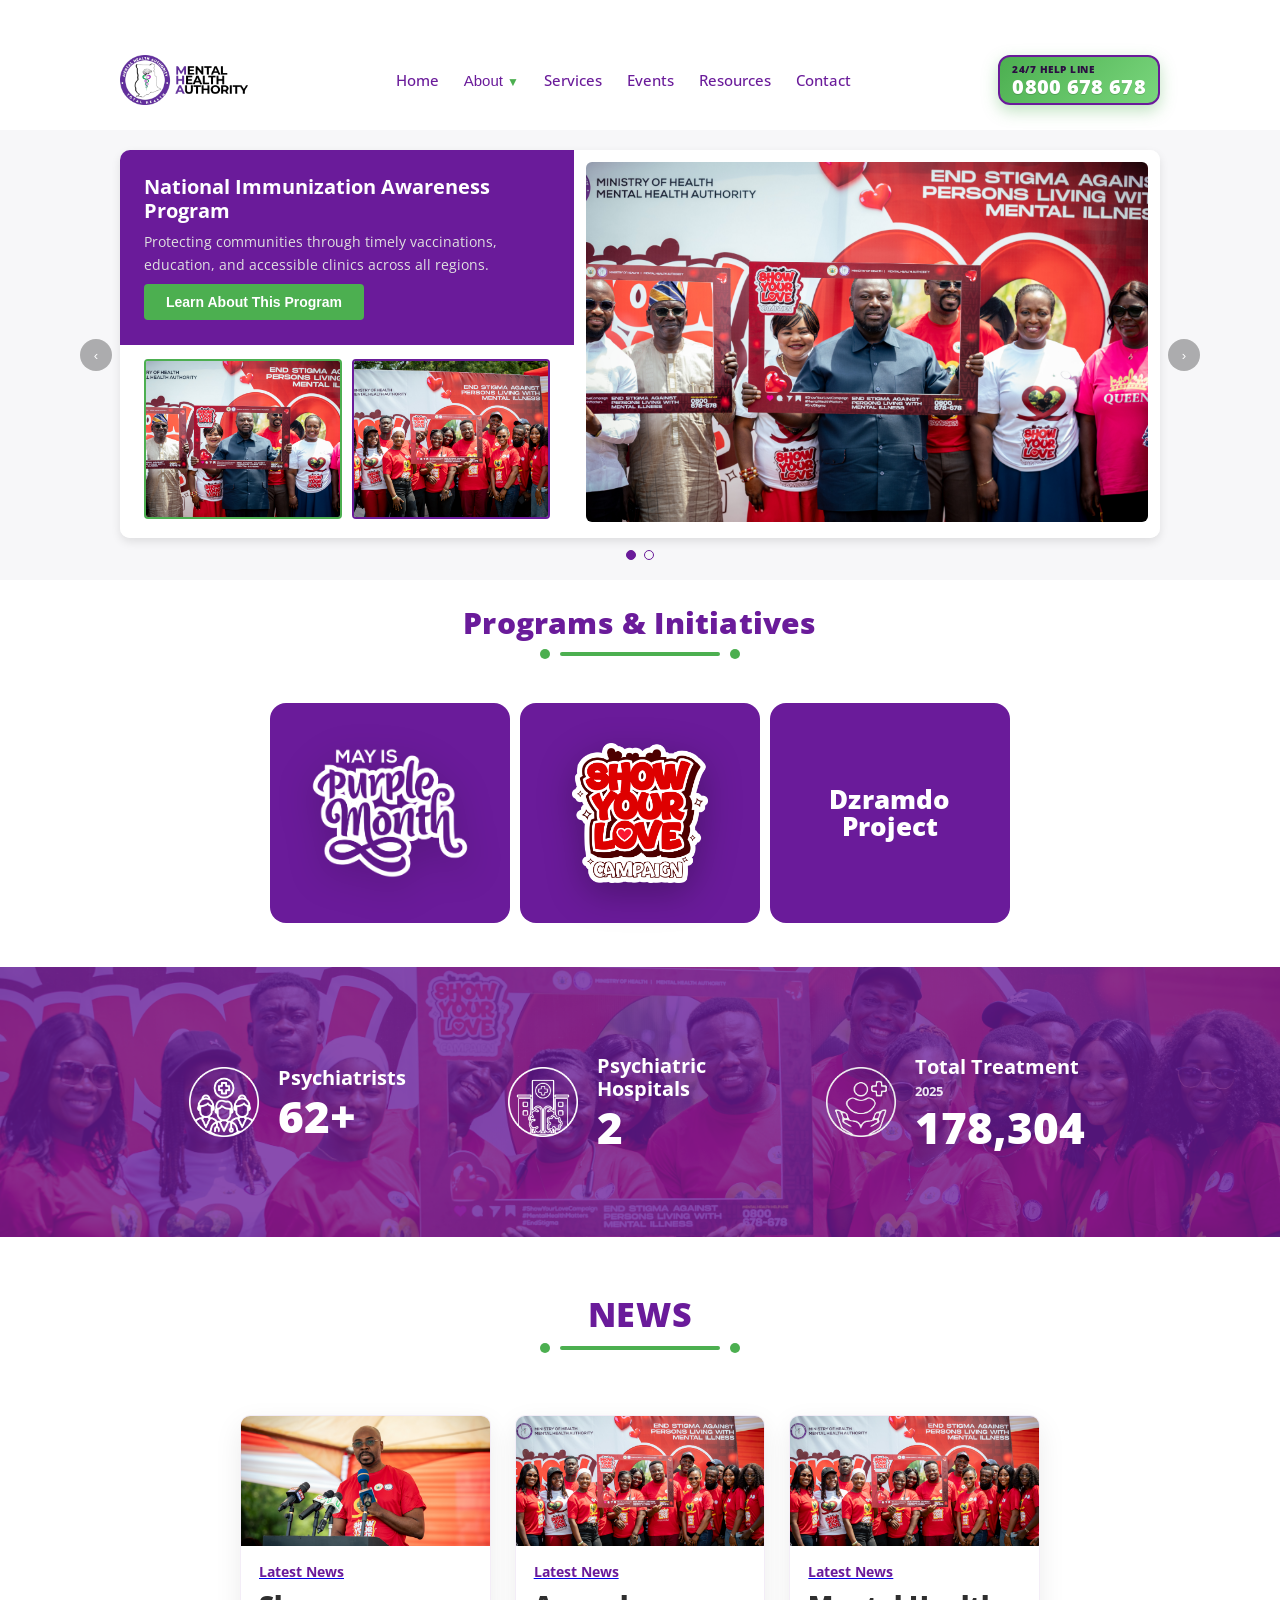
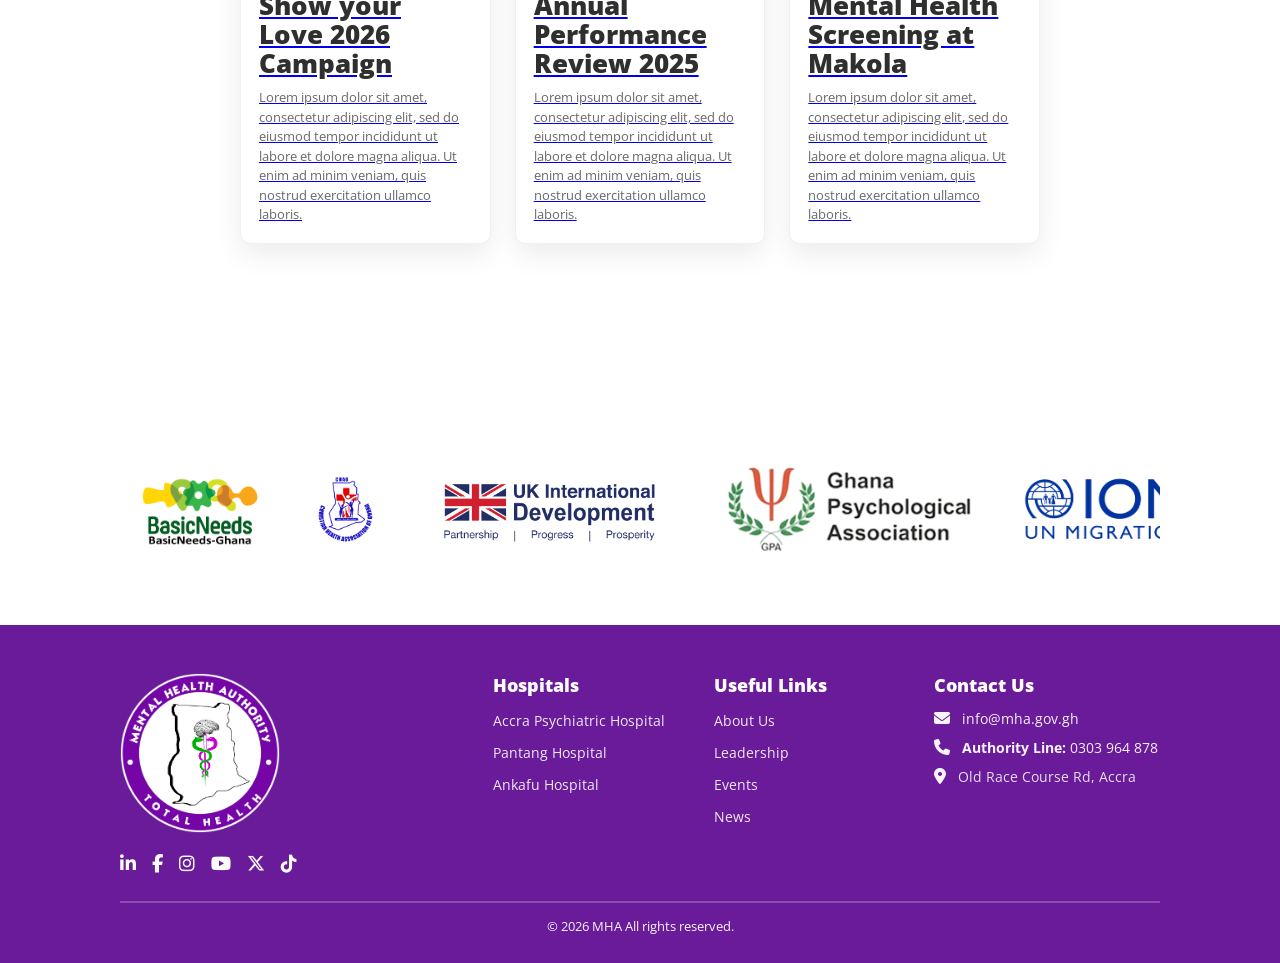
==== index.html @ 075f7882 "Add World Mental Health Day 2026 announcement banner Pill banner above the hero slider with the 10 O" ====
<!DOCTYPE html>
<html lang="en">
<head>
  <meta charset="UTF-8" />
  <meta name="viewport" content="width=device-width, initial-scale=1.0" />
  <title>Mental Health Authority</title>

  <!-- Google Font: Open Sans -->
  <link rel="preconnect" href="https://fonts.googleapis.com" />
  <link rel="preconnect" href="https://fonts.gstatic.com" crossorigin />
  <link
    href="https://fonts.googleapis.com/css2?family=Open+Sans:wght@400;500;700&display=swap"
    rel="stylesheet"
  />

  <!-- Font Awesome for social icons -->
  <link
    rel="stylesheet"
    href="https://cdnjs.cloudflare.com/ajax/libs/font-awesome/6.5.1/css/all.min.css"
    integrity="sha512-DTOQO9RWCH3ppGqcWaEA1BIZOC6xxalwEsw9c2QQeAIftl+Vegovlnee1c9QX4TctnWMn13TZye+giMm8e2LwA=="
    crossorigin="anonymous"
    referrerpolicy="no-referrer"
  />

 
  <link rel="stylesheet" href="styles.css" />
</head>
<body>
  <header class="topbar">
   
    <div class="logo">
      <img src="img/logo.png" alt="Mental Health Authority Logo" />

    </div>

    <!-- Center: Navigation -->
    <a class="mobile-top-helpline" href="tel:0800678678" aria-label="Call mental health helpline 0800 678 678">
      <span class="mobile-top-helpline-label">Help Line</span>
      <span class="mobile-top-helpline-number">0800 678 678</span>
    </a>

    <button class="mobile-menu-btn" type="button" aria-label="Open menu" aria-controls="mobileSidebar" aria-expanded="false">
      ☰
    </button>

    <nav class="desktop-nav">
      <ul>
        <li><a href="#">Home</a></li>
        <li class="about dropdown">
          <button class="about-toggle" type="button" aria-haspopup="true" aria-expanded="false">
            About
          </button>
          <ul class="dropdown-menu" role="menu" aria-label="About menu">
            <li><a href="#" role="menuitem" onclick="event.preventDefault()">Roles &amp; Functions</a></li>
            <li><a href="#" role="menuitem" onclick="event.preventDefault()">Our Team</a></li>
            <li><a href="#" role="menuitem" onclick="event.preventDefault()">Organogram</a></li>
            <li><a href="#" role="menuitem" onclick="event.preventDefault()">Health Partners</a></li>
          </ul>
        </li>
        <li><a href="#">Services</a></li>
        <li><a href="#">Events</a></li>
        <li><a href="#">Resources</a></li>
        <li><a href="#footer">Contact</a></li>
      </ul>
    </nav>

    <div class="topbar-right">
      <a class="topbar-helpline" href="tel:0800678678" aria-label="Call mental health helpline 0800 678 678">
        <span class="topbar-helpline-label">24/7 Help Line</span>
        <span class="topbar-helpline-number">0800 678 678</span>
      </a>
    </div>
  </header>

  <div class="mobile-overlay" id="mobileOverlay" aria-hidden="true"></div>
  <aside class="mobile-sidebar" id="mobileSidebar" aria-hidden="true" aria-label="Mobile navigation">
    <div class="mobile-sidebar-header">
      <img class="mobile-sidebar-logo" src="img/mha logo.png" alt="Mental Health Authority logo" />
      <button class="mobile-close-btn" type="button" aria-label="Close menu">
        ×
      </button>
    </div>

    <ul class="mobile-nav-list">
      <li><a href="#">Home</a></li>

      <li class="mobile-about">
        <button class="mobile-about-toggle" type="button" aria-expanded="false">
          About
        </button>
        <ul class="mobile-dropdown" aria-label="About menu">
          <li><a href="#" onclick="event.preventDefault()">Roles &amp; Functions</a></li>
          <li><a href="#" onclick="event.preventDefault()">Our Team</a></li>
          <li><a href="#" onclick="event.preventDefault()">Organogram</a></li>
          <li><a href="#" onclick="event.preventDefault()">Health Partners</a></li>
        </ul>
      </li>

      <li><a href="#">Services</a></li>
      <li><a href="#">Events</a></li>
      <li><a href="#">Resources</a></li>
      <li><a href="#footer" class="mobile-contact-link">Contact</a></li>
    </ul>

    <div class="mobile-sidebar-social" aria-label="Social media links">
      <a href="#" aria-label="LinkedIn"><i class="fab fa-linkedin-in"></i></a>
      <a href="#" aria-label="Facebook"><i class="fab fa-facebook-f"></i></a>
      <a href="#" aria-label="Instagram"><i class="fab fa-instagram"></i></a>
      <a href="#" aria-label="YouTube"><i class="fab fa-youtube"></i></a>
      <a href="#" aria-label="X (Twitter)"><i class="fab fa-x-twitter"></i></a>
      <a href="#" aria-label="TikTok"><i class="fab fa-tiktok"></i></a>
    </div>
  </aside>

  <!-- World Mental Health Day announcement: hides itself automatically after data-end -->
  <div class="wmhd-wrap">
    <aside class="wmhd" data-event-date="2026-10-10" data-end="2026-10-11" aria-label="World Mental Health Day 2026">
      <span class="wmhd-chip"><i class="fa-solid fa-calendar-day" aria-hidden="true"></i> <span data-countdown>10 Oct</span></span>
      <p class="wmhd-text"><strong>World Mental Health Day, 10 October:</strong> <em>&ldquo;Lived Experiences Heard: Real Voices, Real Change&rdquo;</em></p>
      <a class="wmhd-btn" href="https://us02web.zoom.us/j/84829568165?pwd=aHbbrob4Tuswf3PGmMHKxS5IiWlELd.1" target="_blank" rel="noopener noreferrer" aria-label="Join our World Mental Health Day public lecture on Zoom (opens in a new tab)">
        Join the lecture <i class="fa-solid fa-chevron-right" aria-hidden="true"></i>
      </a>
    </aside>
  </div>

  <section class="hero-slider" aria-label="Health programs slideshow">
    <!-- Slide 1 -->
    <article class="hero-slide is-active" data-slide-index="0">
      <div class="hero-card">
        <!-- Left: program content -->
        <div class="hero-left">
          <div class="hero-program-content">
            <h1 class="hero-title">
              National Immunization Awareness Program
            </h1>
            <p class="hero-text">
              Protecting communities through timely vaccinations, education, and accessible
              clinics across all regions.
            </p>
            <button class="hero-cta" type="button">
              Learn About This Program
            </button>
          </div>
        </div>

        <!-- Right: main image -->
        <div class="hero-right">
          <div class="hero-main-image">
            <img
              src="img/1.jpg"
              alt="Health workers providing immunization services"
              class="hero-main-img"
            />
          </div>
        </div>

       
        <div class="hero-thumbs-row" aria-label="Additional images for this program">
          <div class="hero-thumbs">
            <button class="hero-thumb is-active" type="button" data-main-src="img/1.jpg">
              <img src="img/1.jpg" alt="Immunization clinic overview" />
            </button>
            <button class="hero-thumb" type="button" data-main-src="img/2.jpg">
              <img src="img/2.jpg" alt="Nurse administering vaccine" />
            </button>
          </div>
        </div>
      </div>
    </article>

    <!-- Slide 2 -->
    <article class="hero-slide" data-slide-index="1">
      <div class="hero-card">
        <div class="hero-left">
          <div class="hero-program-content">
            <h1 class="hero-title">
              Maternal and Child Health Services
            </h1>
            <p class="hero-text">
              Comprehensive antenatal, delivery, and postnatal care to ensure safe motherhood
              and healthy children in every community.
            </p>
            <button class="hero-cta" type="button">
              Explore Services
            </button>
          </div>
        </div>

        <div class="hero-right">
          <div class="hero-main-image">
            <img
              src="img/4.jpg"
              alt="Mother and child during health check"
              class="hero-main-img"
            />
          </div>
        </div>

        <div class="hero-thumbs-row" aria-label="Additional images for this program">
          <div class="hero-thumbs">
            <button class="hero-thumb is-active" type="button" data-main-src="img/4.jpg">
              <img src="img/4.jpg" alt="Clinic consultation" />
            </button>
            <button class="hero-thumb" type="button" data-main-src="img/2.jpg">
              <img src="img/2.jpg" alt="Midwife supporting mother" />
            </button>
          </div>
        </div>
      </div>
    </article>

    <!-- Navigation arrows -->
    <button class="hero-nav hero-nav-prev" type="button" aria-label="Previous program">
      ‹
    </button>
    <button class="hero-nav hero-nav-next" type="button" aria-label="Next program">
      ›
    </button>

    <!-- Dots -->
    <div class="hero-dots" role="tablist" aria-label="Select program slide">
      <button
        class="hero-dot is-active"
        type="button"
        role="tab"
        aria-selected="true"
        aria-label="Go to slide 1"
        data-target-slide="0"
      ></button>
      <button
        class="hero-dot"
        type="button"
        role="tab"
        aria-selected="false"
        aria-label="Go to slide 2"
        data-target-slide="1"
      ></button>
    </div>
  </section>

  <section class="programs" aria-label="Programs and initiatives">
    <div class="programs-inner">
      <div class="programs-header reveal-on-scroll">
        <div class="section-header">
          <h2 class="programs-title">Programs &amp; Initiatives</h2>
          <div class="section-progress" aria-hidden="true">
            <span class="section-progress-dot"></span>
            <span class="section-progress-line"></span>
            <span class="section-progress-dot"></span>
          </div>
        </div>
      </div>

      <div class="program-cards reveal-on-scroll" aria-label="Programs and initiatives list">
        <article class="program-card">
          <div class="program-card-media" aria-hidden="true">
            <img class="program-card-img" src="img/Purple Month-02.png" alt="" />
          </div>
        </article>
        <article class="program-card">
          <div class="program-card-media" aria-hidden="true">
            <img class="program-card-img" src="img/Show ur love.png" alt="" />
          </div>
        </article>
        <article class="program-card">
          <h3 class="program-card-title program-card-title--dzramdo">
            Dzramdo<br />Project
          </h3>
        </article>
      </div>

      <div class="stats-band" aria-label="Mental health statistics">
        <div class="stats-row reveal-on-scroll">
          <div class="stat-item">
            <div class="stat-icon" aria-hidden="true">
              <img
                class="stat-asset-img"
                src="img/Asset 2Nurse.png"
                alt=""
              />
            </div>
            <div class="stat-text">
              <div class="stat-label">Psychiatrists</div>
              <div class="stat-number">85+</div>
            </div>
          </div>

          <div class="stat-item">
            <div class="stat-icon" aria-hidden="true">
              <img
                class="stat-asset-img"
                src="img/Asset 2Psychiatric.png"
                alt=""
              />
            </div>
            <div class="stat-text">
              <div class="stat-label">Psychiatric Hospitals</div>
              <div class="stat-number">3</div>
            </div>
          </div>

          <div class="stat-item">
            <div class="stat-icon" aria-hidden="true">
              <img
                class="stat-asset-img"
                src="img/Asset 2 Pateint.png"
                alt=""
              />
            </div>
            <div class="stat-text">
              <div class="stat-label">Total Treatment</div>
              <div class="stat-year">2025</div>
              <div class="stat-number">178,304</div>
            </div>
          </div>
        </div>
      </div>

      <div class="news-header reveal-on-scroll" aria-label="News section header">
        <h2 class="news-title">NEWS</h2>
        <div class="news-progress" aria-hidden="true">
          <span class="news-progress-dot"></span>
          <span class="news-progress-line"></span>
          <span class="news-progress-dot"></span>
        </div>
      </div>

      <div class="news-posts reveal-on-scroll" aria-label="Latest news posts">
        <a class="news-card" href="#" role="button" aria-label="Open news: Show your Love 2026 Campaign" onclick="event.preventDefault()">
          <img
            class="news-card-img"
            src="img/5.jpg"
            alt="News event coverage"
          />
          <div class="news-card-body">
            <div class="news-card-tag">Latest News</div>
            <h3 class="news-card-title">Show your Love 2026 Campaign</h3>
            <p class="news-card-excerpt">
              Lorem ipsum dolor sit amet, consectetur adipiscing elit, sed do eiusmod tempor incididunt
              ut labore et dolore magna aliqua. Ut enim ad minim veniam, quis nostrud exercitation
              ullamco laboris.
            </p>
          </div>
        </a>

        <a class="news-card" href="#" role="button" aria-label="Open news: Annual Performance Review 2025" onclick="event.preventDefault()">
          <img
            class="news-card-img"
            src="img/2.jpg"
            alt="Annual review meeting"
          />
          <div class="news-card-body">
            <div class="news-card-tag">Latest News</div>
            <h3 class="news-card-title">Annual Performance Review 2025</h3>
            <p class="news-card-excerpt">
              Lorem ipsum dolor sit amet, consectetur adipiscing elit, sed do eiusmod tempor incididunt
              ut labore et dolore magna aliqua. Ut enim ad minim veniam, quis nostrud exercitation
              ullamco laboris.
            </p>
          </div>
        </a>

        <a class="news-card" href="#" role="button" aria-label="Open news: Mental Health Screening at Makola" onclick="event.preventDefault()">
          <img
            class="news-card-img"
            src="img/4.jpg"
            alt="Mental health screening event"
          />
          <div class="news-card-body">
            <div class="news-card-tag">Latest News</div>
            <h3 class="news-card-title">Mental Health Screening at Makola</h3>
            <p class="news-card-excerpt">
              Lorem ipsum dolor sit amet, consectetur adipiscing elit, sed do eiusmod tempor incididunt
              ut labore et dolore magna aliqua. Ut enim ad minim veniam, quis nostrud exercitation
              ullamco laboris.
            </p>
          </div>
        </a>
      </div>

      <div class="stakeholders" aria-label="Stakeholders section">
        <div class="stakeholders-header reveal-on-scroll">
          <div class="section-header">
            <h2 class="programs-title stakeholders-title">STAKEHOLDERS</h2>
            <div class="section-progress" aria-hidden="true">
              <span class="section-progress-dot"></span>
              <span class="section-progress-line"></span>
              <span class="section-progress-dot"></span>
            </div>
          </div>
        </div>

        <div class="stakeholders-carousel" aria-label="Stakeholder logos carousel">
          <div class="stakeholders-track" aria-hidden="true">
            <!-- Set 1 -->
            <div class="stakeholder-item">
              <img class="stakeholder-logo" src="img/BN-Logo.png" alt="" />
            </div>
            <div class="stakeholder-item">
              <img class="stakeholder-logo" src="img/CHAG LOGO.png" alt="" />
            </div>
            <div class="stakeholder-item">
              <img class="stakeholder-logo" src="img/FCDO-01.png" alt="" />
            </div>
            <div class="stakeholder-item">
              <img class="stakeholder-logo" src="img/GPA LOGO.png" alt="" />
            </div>
            <div class="stakeholder-item">
              <img class="stakeholder-logo" src="img/IOM-Visibiliy.png" alt="" />
            </div>

            <!-- Set 2 (duplicate for seamless loop) -->
            <div class="stakeholder-item">
              <img class="stakeholder-logo" src="img/BN-Logo.png" alt="" />
            </div>
            <div class="stakeholder-item">
              <img class="stakeholder-logo" src="img/CHAG LOGO.png" alt="" />
            </div>
            <div class="stakeholder-item">
              <img class="stakeholder-logo" src="img/FCDO-01.png" alt="" />
            </div>
            <div class="stakeholder-item">
              <img class="stakeholder-logo" src="img/GPA LOGO.png" alt="" />
            </div>
            <div class="stakeholder-item">
              <img class="stakeholder-logo" src="img/IOM-Visibiliy.png" alt="" />
            </div>
          </div>
        </div>
      </div>
    </div>
  </section>

  <footer id="footer" class="site-footer" aria-label="Site footer">
    <div class="footer-inner">
      <div class="footer-brand">
        <div class="footer-logo">
          <img src="img/mha logo.png" alt="Mental Health Authority logo" />
        </div>

        <div class="footer-social" aria-label="Social media links">
          <a href="#" aria-label="LinkedIn">
            <i class="fab fa-linkedin-in" aria-hidden="true"></i>
          </a>
          <a href="#" aria-label="Facebook">
            <i class="fab fa-facebook-f" aria-hidden="true"></i>
          </a>
          <a href="#" aria-label="Instagram">
            <i class="fab fa-instagram" aria-hidden="true"></i>
          </a>
          <a href="#" aria-label="YouTube">
            <i class="fab fa-youtube" aria-hidden="true"></i>
          </a>
          <a href="#" aria-label="X (Twitter)">
            <i class="fab fa-x-twitter" aria-hidden="true"></i>
          </a>
          <a href="#" aria-label="TikTok">
            <i class="fab fa-tiktok" aria-hidden="true"></i>
          </a>
        </div>
      </div>

      <div class="footer-columns">
        <div class="footer-col">
          <h4>Hospitals</h4>
          <ul>
            <li><a href="#">Accra Psychiatric Hospital</a></li>
            <li><a href="#">Pantang Hospital</a></li>
            <li><a href="#">Ankafu Hospital</a></li>
          </ul>
        </div>

        <div class="footer-col">
          <h4>Useful Links</h4>
          <ul>
            <li><a href="#">About Us</a></li>
            <li><a href="#">Leadership</a></li>
            <li><a href="#">Events</a></li>
            <li><a href="#">News</a></li>
          </ul>
        </div>

        <div class="footer-col">
          <h4>Contact Us</h4>
          <div class="footer-contact">
            <p>
              <i class="fa-solid fa-envelope" aria-hidden="true"></i>
              <span>info@mha.gov.gh</span>
            </p>
            <p>
              <i class="fa-solid fa-phone" aria-hidden="true"></i>
              <span class="footer-phone-line"><strong>Authority Line:</strong> 0303 964 878</span>
            </p>
            <p class="footer-donate-row">
              <button
                class="footer-donate-btn"
                type="button"
                id="openDonationPopup"
                aria-haspopup="dialog"
                aria-controls="donationPopup"
              >
                Click to Donate
              </button>
            </p>
            <p>
              <i class="fa-solid fa-location-dot" aria-hidden="true"></i>
              <a
                class="footer-location-link"
                href="https://www.google.com/maps/search/?api=1&query=Old+Race+Course+Rd%2C+Accra"
                target="_blank"
                rel="noopener noreferrer"
              >
                Old Race Course Rd, Accra
              </a>
            </p>
          </div>
        </div>
      </div>
    </div>

    <div class="footer-divider" aria-hidden="true"></div>
    <div class="footer-bottom">© 2026 MHA All rights reserved.</div>
  </footer>

  <div class="donation-modal" id="donationPopup" role="dialog" aria-modal="true" aria-hidden="true" aria-label="Donation information">
    <div class="donation-modal-backdrop" data-close-donation="true"></div>
    <div class="donation-modal-content">
      <button class="donation-modal-close" type="button" id="closeDonationPopup" aria-label="Close donation popup">×</button>
      <img class="donation-modal-image" src="img/Donations 2.jpg.jpeg" alt="Donation details" />
    </div>
  </div>

  <script>
    (function () {
      const slider = document.querySelector('.hero-slider');
      if (!slider) return;

      const slides = Array.from(slider.querySelectorAll('.hero-slide'));
      const prevBtn = slider.querySelector('.hero-nav-prev');
      const nextBtn = slider.querySelector('.hero-nav-next');
      const dots = Array.from(slider.querySelectorAll('.hero-dot'));

      let currentIndex = 0;
      const rotationInterval = 15000; // 6 seconds
      let timerId = null;

      function showSlide(index) {
        if (!slides.length) return;

        currentIndex = (index + slides.length) % slides.length;

        slides.forEach((slide, i) => {
          slide.classList.toggle('is-active', i === currentIndex);
        });

        dots.forEach((dot, i) => {
          const isActive = i === currentIndex;
          dot.classList.toggle('is-active', isActive);
          dot.setAttribute('aria-selected', String(isActive));
        });

        resetTimer();
      }

      function nextSlide() {
        showSlide(currentIndex + 1);
      }

      function prevSlide() {
        showSlide(currentIndex - 1);
      }

      function resetTimer() {
        if (timerId) {
          clearInterval(timerId);
        }
        timerId = setInterval(nextSlide, rotationInterval);
      }

      if (nextBtn) {
        nextBtn.addEventListener('click', nextSlide);
      }

      if (prevBtn) {
        prevBtn.addEventListener('click', prevSlide);
      }

      dots.forEach((dot) => {
        dot.addEventListener('click', function () {
          const target = parseInt(this.getAttribute('data-target-slide'), 10);
          if (!isNaN(target)) {
            showSlide(target);
          }
        });
      });

      slides.forEach((slide) => {
        const mainImg = slide.querySelector('.hero-main-img');
        const thumbs = Array.from(slide.querySelectorAll('.hero-thumb'));
        const thumbsRow = slide.querySelector('.hero-thumbs');

        if (thumbsRow) {
          thumbsRow.classList.toggle('is-two', thumbs.length === 2);
        }

        thumbs.forEach((thumb) => {
          thumb.addEventListener('click', function () {
            const newSrc = this.getAttribute('data-main-src');
            if (newSrc && mainImg) {
              mainImg.src = newSrc;

              thumbs.forEach((t) => t.classList.remove('is-active'));
              this.classList.add('is-active');
            }
          });
        });
      });

      resetTimer();
    })();


    (function () {
      const contactLinks = document.querySelectorAll('a[href="#footer"]');
      const footerEl = document.getElementById('footer');
      if (!contactLinks.length || !footerEl) return;

      contactLinks.forEach((contactLink) => {
        contactLink.addEventListener('click', (e) => {
          e.preventDefault();

          const startY = window.pageYOffset || document.documentElement.scrollTop;
          const targetY =
            (footerEl.getBoundingClientRect().top + startY) - 8; 

          const distance = Math.abs(targetY - startY);
          const durationMs = Math.max(1800, Math.min(2800, distance * 0.95)); 

          function easeInOutCubic(t) {
            return t < 0.5 ? 4 * t * t * t : 1 - Math.pow(-2 * t + 2, 3) / 2;
          }

          const startTime = performance.now();

          
          window.__mhaSuppressStatsCount = true;
          setTimeout(() => {
            window.__mhaSuppressStatsCount = false;
          }, durationMs + 250);

          function step(now) {
            const t = Math.min(1, (now - startTime) / durationMs);
            const eased = easeInOutCubic(t);
            window.scrollTo(0, Math.round(startY + (targetY - startY) * eased));
            if (t < 1) requestAnimationFrame(step);
          }

          requestAnimationFrame(step);
          if (history && history.replaceState) {
            history.replaceState(null, '', '#footer');
          }
        });
      });
    })();

    
    (function () {
      const statsBand = document.querySelector('.stats-band');
      const statNumberEls = document.querySelectorAll('.stat-number');
      if (!statsBand || !statNumberEls.length) return;

      const durationMs = 2000; 

      function formatIntWithCommas(n) {
        return new Intl.NumberFormat('en-US', { maximumFractionDigits: 0 }).format(n);
      }

      function parseTarget(text) {
        const trimmed = String(text || '').trim();
        const hasPlus = trimmed.includes('+');
        const digitsOnly = trimmed.replace(/[^0-9,]/g, '').replace(/,/g, '');
        const target = parseInt(digitsOnly, 10);
        return { target, hasPlus };
      }

      
      const statTargets = Array.from(statNumberEls)
        .map((el) => {
          const raw = el.textContent.trim();

        
          if (!/^\d+$/.test(raw) && !/^\d+\+$/.test(raw)) return null;

          const { target, hasPlus } = parseTarget(raw);
          if (!Number.isFinite(target)) return null;

          return { el, target, hasPlus };
        })
        .filter(Boolean);

      if (!statTargets.length) return;

      function startCounting() {
        if (window.__mhaSuppressStatsCount) return;
        const now = performance.now();
        statTargets.forEach(({ el, target, hasPlus }) => {
          el.textContent = hasPlus ? '0+' : '0';

          const start = 0;
          const startTime = now;

          function tick(tNow) {
            const t = Math.min(1, (tNow - startTime) / durationMs);
            const current = Math.floor(start + (target - start) * t);
            el.textContent = hasPlus ? `${formatIntWithCommas(current)}+` : formatIntWithCommas(current);

            if (t < 1) requestAnimationFrame(tick);
          }

          requestAnimationFrame(tick);
        });
      }

      
      let wasIntersecting = false;
      const observer = new IntersectionObserver(
        (entries) => {
          const entry = entries[0];
          if (!entry) return;

          const isIntersecting = entry.isIntersecting;
          if (isIntersecting && !wasIntersecting) startCounting();
          wasIntersecting = isIntersecting;
        },
        { threshold: 0.35 }
      );

      observer.observe(statsBand);
    })();

   
    (function () {
      const aboutLi = document.querySelector('.topbar nav ul li.dropdown');
      if (!aboutLi) return;

      aboutLi.addEventListener('mouseenter', () => {
        aboutLi.classList.add('is-open');
      });

      aboutLi.addEventListener('mouseleave', () => {
        aboutLi.classList.remove('is-open');
      });
    })();

   
    (function () {
      const menuBtn = document.querySelector('.mobile-menu-btn');
      const sidebar = document.getElementById('mobileSidebar');
      const overlay = document.getElementById('mobileOverlay');
      const closeBtn = document.querySelector('.mobile-close-btn');

      if (!menuBtn || !sidebar || !overlay) return;

      function openMenu() {
        sidebar.classList.add('is-open');
        overlay.classList.add('is-open');
        sidebar.setAttribute('aria-hidden', 'false');
        menuBtn.setAttribute('aria-expanded', 'true');
      }

      function closeMenu() {
        sidebar.classList.remove('is-open');
        overlay.classList.remove('is-open');
        sidebar.setAttribute('aria-hidden', 'true');
        menuBtn.setAttribute('aria-expanded', 'false');
      }

      menuBtn.addEventListener('click', openMenu);
      closeBtn?.addEventListener('click', closeMenu);
      overlay.addEventListener('click', closeMenu);

      document.addEventListener('keydown', (e) => {
        if (e.key === 'Escape') closeMenu();
      });

    
      const aboutToggle = document.querySelector('.mobile-about-toggle');
      const aboutDropdown = document.querySelector('.mobile-dropdown');
      if (aboutToggle && aboutDropdown) {
        aboutToggle.addEventListener('click', () => {
          const isOpen = aboutDropdown.classList.toggle('is-open');
          aboutToggle.setAttribute('aria-expanded', String(isOpen));
        });
      }

      
      sidebar.querySelectorAll('a').forEach((a) => {
        a.addEventListener('click', closeMenu);
      });
    })();

  
    (function () {
      const revealEls = document.querySelectorAll('.reveal-on-scroll');
      if (!revealEls || !revealEls.length) return;

      const observer = new IntersectionObserver(
        (entries) => {
          entries.forEach((entry) => {
            if (!entry.isIntersecting) return;
            const el = entry.target;
            el.classList.add('is-visible');
            observer.unobserve(el); 
          });
        },
        { threshold: 0.18 }
      );

      revealEls.forEach((el) => observer.observe(el));
    })();

    (function () {
      const openBtn = document.getElementById('openDonationPopup');
      const closeBtn = document.getElementById('closeDonationPopup');
      const modal = document.getElementById('donationPopup');
      if (!openBtn || !closeBtn || !modal) return;

      function openModal() {
        modal.classList.add('is-open');
        modal.setAttribute('aria-hidden', 'false');
        document.body.style.overflow = 'hidden';
      }

      function closeModal() {
        modal.classList.remove('is-open');
        modal.setAttribute('aria-hidden', 'true');
        document.body.style.overflow = '';
      }

      openBtn.addEventListener('click', openModal);
      closeBtn.addEventListener('click', closeModal);

      modal.addEventListener('click', (e) => {
        const target = e.target;
        if (target && target instanceof HTMLElement && target.dataset.closeDonation === 'true') {
          closeModal();
        }
      });

      document.addEventListener('keydown', (e) => {
        if (e.key === 'Escape' && modal.classList.contains('is-open')) {
          closeModal();
        }
      });
    })();
  </script>
  <script>
    // World Mental Health Day banner: countdown label, hidden after the event
    (function () {
      document.querySelectorAll('[data-event-date]').forEach(function (card) {
        var today = new Date();
        today.setHours(0, 0, 0, 0);
        var event = new Date(card.getAttribute('data-event-date') + 'T00:00:00');
        var end = new Date(card.getAttribute('data-end') + 'T00:00:00');
        if (today >= end) { card.parentNode.hidden = true; return; }
        var days = Math.round((event - today) / 86400000);
        var label = card.querySelector('[data-countdown]');
        if (label && days >= 0) label.textContent = days > 1 ? 'In ' + days + ' days' : days === 1 ? 'Tomorrow' : 'Today';
      });
    })();
  </script>
</body>
</html>
---- styles.css ----
* {
  box-sizing: border-box;
  margin: 0;
  padding: 0;
}

body {
  font-family: "Open Sans", Arial, sans-serif;
  overflow-x: hidden;
}

html {
  overflow-x: hidden;
}

img {
  max-width: 100%;
}


.reveal-on-scroll {
  opacity: 0;
  transform: translateY(16px);
  transition: opacity 700ms ease, transform 700ms ease;
  will-change: opacity, transform;
}

.reveal-on-scroll.is-visible {
  opacity: 1;
  transform: translateY(0);
}

@media (prefers-reduced-motion: reduce) {
  .reveal-on-scroll {
    opacity: 1;
    transform: none;
    transition: none;
  }
}

/* Topbar container */
.topbar {
  background-color: #ffffff;
  display: flex;
  align-items: center;
  justify-content: space-between;
  padding: 5px 120px; 
  margin-top: 50px; 
  font-family: "Open Sans", Arial, sans-serif;
}


.topbar .logo {
  display: flex;
  align-items: center;
}

.topbar .logo img {
  height: 50px;
  background-color: #ffffff;
}

.topbar .logo-text {
  margin-left: 10px;
  font-weight: bold;
  font-size: 20px;
  line-height: 1.1;
}

.topbar .logo-text .mental {
  color: #222222; 
}

.topbar .logo-text .authority {
  color: #6a1b9a; 
}


.topbar nav ul {
  list-style: none;
  display: flex;
  gap: 25px;
}

.topbar nav ul li a {
  color: #6a1b9a;
  text-decoration: none;
  font-weight: 500;
  font-size: 15px; 
}

.topbar nav ul li a:hover {
color: #4caf50; 
  text-decoration: underline;
}

.topbar nav ul li.about::after {
  content: " ▼";
  color: #4caf50; 
  font-size: 12px;
}


.topbar nav ul li.dropdown {
  position: relative;
}

.topbar nav ul li.about .about-toggle {
  background: transparent;
  border: none;
  padding: 0;
  color: #6a1b9a;
  font-weight: 500;
  font-size: 15px;
  cursor: pointer;
}

.topbar nav ul li.about .about-toggle:hover {
  color: #4caf50;
  text-decoration: underline;
}

.dropdown-menu {
  display: none !important;
  position: absolute;
  top: 100%;
  left: 0;
  min-width: 220px;
  background: #ffffff;
  border-radius: 10px;
  padding: 8px 0;
  box-shadow: 0 10px 24px rgba(0, 0, 0, 0.12);
  z-index: 1000;
}

.topbar nav ul li.dropdown.is-open .dropdown-menu {
  display: block !important;
}

.dropdown-menu li {
  list-style: none;
}

.dropdown-menu a {
  display: block;
  padding: 10px 16px;
  color: #6a1b9a;
  text-decoration: none;
  font-size: 13px;
  font-weight: 600;
}

.dropdown-menu a:hover {
  color: #4caf50;
  background: rgba(76, 175, 80, 0.12);
}

/* Mobile nav drawer */
.mobile-menu-btn {
  display: none;
  background: transparent;
  border: none;
  color: #6a1b9a;
  font-size: 28px;
  cursor: pointer;
}

.mobile-top-helpline {
  display: none;
  text-decoration: none;
  color: #ffffff;
  background: linear-gradient(135deg, #4caf50 0%, #67c96b 100%);
  border: 1px solid #6a1b9a;
  border-radius: 10px;
  padding: 2px 7px 3px;
  box-shadow: 0 3px 10px rgba(76, 175, 80, 0.24);
  margin-left: auto;
  margin-right: 6px;
  text-align: left;
}

.mobile-top-helpline-label {
  display: block;
  font-size: 8px;
  font-weight: 800;
  line-height: 1.1;
  letter-spacing: 0.2px;
  text-transform: uppercase;
  color: #2f0f45;
}

.mobile-top-helpline-number {
  display: block;
  font-size: 11px;
  font-weight: 900;
  line-height: 1.05;
  color: #ffffff;
}

.mobile-overlay {
  position: fixed;
  inset: 0;
  background: rgba(0, 0, 0, 0.38);
  opacity: 0;
  pointer-events: none;
  transition: opacity 220ms ease;
  z-index: 9998;
}

.mobile-overlay.is-open {
  opacity: 1;
  pointer-events: auto;
}

.mobile-sidebar {
  position: fixed;
  top: 0;
  left: auto;
  right: 0;
  height: 100vh;
  width: 290px;
  max-width: 86vw;
  background: #ffffff;
  transform: translateX(120%);
  transition: transform 240ms ease;
  z-index: 9999;
  padding: 16px 14px;
  overflow: auto;
}

.mobile-sidebar.is-open {
  transform: translateX(0);
}

.mobile-sidebar-header {
  display: flex;
  justify-content: space-between;
  align-items: center;
  padding-bottom: 10px;
}

.mobile-sidebar-logo {
  height: 46px;
  width: auto;
  display: block;
}

.mobile-close-btn {
  width: 38px;
  height: 38px;
  border-radius: 10px;
  border: none;
  background: rgba(106, 27, 154, 0.1);
  color: #6a1b9a;
  font-size: 26px;
  cursor: pointer;
}

.mobile-close-btn:hover {
  background: rgba(76, 175, 80, 0.18);
  color: #4caf50;
}

.mobile-nav-list {
  list-style: none;
  display: flex;
  flex-direction: column;
  gap: 6px;
  padding-top: 8px;
}

.mobile-nav-list a {
  display: block;
  padding: 10px 12px;
  color: #6a1b9a;
  text-decoration: none;
  font-weight: 700;
  border-radius: 10px;
}

.mobile-nav-list a:hover {
  color: #4caf50;
  background: rgba(76, 175, 80, 0.12);
}

.mobile-sidebar-social {
  margin-top: 14px;
  display: flex;
  flex-wrap: wrap;
  gap: 12px;
  padding: 0 10px 8px;
}

.mobile-sidebar-social a {
  color: #6a1b9a;
  text-decoration: none;
  font-size: 20px;
}

.mobile-sidebar-social a:hover {
  color: #4caf50;
}

.mobile-about {
  border-radius: 10px;
}

.mobile-about-toggle {
  width: 100%;
  text-align: left;
  padding: 10px 12px;
  border: none;
  background: transparent;
  color: #6a1b9a;
  font-weight: 800;
  font-size: 14px;
  cursor: pointer;
  border-radius: 10px;
}

.mobile-about-toggle:hover {
  color: #4caf50;
  background: rgba(76, 175, 80, 0.12);
}

.mobile-dropdown {
  list-style: none;
  padding-left: 14px;
  margin-top: 4px;
  display: none;
}

.mobile-dropdown.is-open {
  display: block;
}

.mobile-dropdown a {
  padding: 8px 10px;
  font-weight: 700;
}


.topbar-right {
  display: grid;
  justify-items: end;
  gap: 8px;
}

.topbar-helpline {
  display: inline-grid;
  gap: 1px;
  text-decoration: none;
  background: linear-gradient(135deg, #4caf50 0%, #7ad67d 100%);
  border: 2px solid #6a1b9a;
  border-radius: 12px;
  padding: 5px 12px 6px;
  box-shadow: 0 6px 16px rgba(76, 175, 80, 0.35);
}

.topbar-helpline-label {
  color: #2c0e42;
  font-size: 10px;
  font-weight: 800;
  letter-spacing: 0.5px;
  text-transform: uppercase;
}

.topbar-helpline-number {
  color: #ffffff;
  font-size: 20px;
  font-weight: 900;
  line-height: 1;
  letter-spacing: 0.3px;
  text-shadow: 0 1px 0 rgba(0, 0, 0, 0.16);
}

.topbar-helpline:hover {
  filter: brightness(1.02);
  transform: translateY(-1px);
}


main {
  padding: 40px 30px;
  font-size: 18px;
  color: #333333;
}


.hero-slider {
  margin-top: 20px;
  padding: 20px 120px;
  background-color: #f7f7f9;
  position: relative;
  overflow: hidden;
}

.hero-slide {
  display: none;
  align-items: stretch;
}

.hero-slide.is-active {
  display: block;
}

.hero-card {
  display: grid;
  grid-template-columns: minmax(0, 1.1fr) minmax(0, 1.4fr);
  grid-template-rows: auto auto;
  column-gap: 8px;
  row-gap: 0;
  border-radius: 10px;
  overflow: hidden;
  box-shadow: 0 4px 10px rgba(0, 0, 0, 0.1);
  background-color: #ffffff;
}

.hero-left {
  background-color: #6a1b9a;
  color: #ffffff;
  padding: 24px 24px;
  display: flex;
  align-items: center;
  grid-column: 1;
  grid-row: 1;
}

.hero-program-content {
  max-width: 420px;
}

.hero-title {
  font-size: 20px;
  line-height: 1.2;
  font-weight: 700;
  margin-bottom: 8px;
}

.hero-text {
  font-size: 14px;
  line-height: 1.6;
  color: #e0e0e0;
  margin-bottom: 8px;
}

.hero-cta {
  background-color: #4caf50;
  color: #ffffff;
  border: none;
  padding: 10px 22px;
  border-radius: 4px;
  font-size: 14px;
  font-weight: 600;
  cursor: pointer;
}

.hero-cta:hover {
  background-color: #388e3c;
}

.hero-cta:focus-visible {
  outline: 2px solid #ffffff;
  outline-offset: 2px;
}

.hero-right {
  background-color: #ffffff;
  padding: 12px 12px 16px 4px;
  display: flex;
  flex-direction: column;
  gap: 12px;
  grid-column: 2;
  grid-row: 1 / 3;
}

.hero-main-image {
  width: 100%;
  border-radius: 6px;
  overflow: hidden;
}

.hero-main-img {
  width: 100%;
  height: 360px;
  object-fit: cover;
  display: block;
}

.hero-thumbs-row {
  grid-column: 1;
  grid-row: 2;
  background-color: #ffffff;
  padding: 14px 24px 16px 24px;
}

.hero-thumbs {
  display: flex;
  gap: 10px;
  margin-bottom: 0;
}

.hero-thumb {
  border: none;
  padding: 0;
  background: transparent;
  cursor: pointer;
  flex: 1;
}

.hero-thumb img {
  width: 100%;
  height: 110px;
  object-fit: cover;
  border-radius: 4px;
  border: 2px solid #6a1b9a;
  display: block;
}


.hero-thumbs.is-two .hero-thumb img {
  height: 160px;
}

.hero-thumb.is-active img {
  border-color: #4caf50;
}

.hero-nav {
  position: absolute;
  top: 50%;
  transform: translateY(-50%);
  width: 32px;
  height: 32px;
  border-radius: 50%;
  border: none;
  background-color: rgba(0, 0, 0, 0.3);
  color: #ffffff;
  display: flex;
  align-items: center;
  justify-content: center;
  cursor: pointer;
}

.hero-nav-prev {
  left: 80px;
}

.hero-nav-next {
  right: 80px;
}

.hero-dots {
  display: flex;
  justify-content: center;
  gap: 8px;
  margin-top: 12px;
}

.hero-dot {
  width: 10px;
  height: 10px;
  border-radius: 50%;
  border: 1px solid #6a1b9a;
  background-color: transparent;
  padding: 0;
  cursor: pointer;
}

.hero-dot.is-active {
  background-color: #6a1b9a;
}

@media (max-width: 992px) {
  .topbar {
    padding: 5px 20px;
    justify-content: space-between;
    gap: 0;
  }

  .desktop-nav {
    display: none;
  }

  .mobile-menu-btn {
    display: block;
    margin-left: 0;
    margin-right: 0;
  }

  .topbar-right {
    display: none;
  }

  .mobile-top-helpline {
    display: inline-flex;
    align-items: center;
    justify-content: center;
  }

  .hero-slider {
    padding: 20px;
  }

  .hero-card {
    grid-template-columns: 1fr;
    grid-template-rows: auto auto auto;
  }

 
  .hero-left {
    grid-column: 1;
    grid-row: 1;
  }

  .hero-right {
    grid-column: 1;
    grid-row: 2;
    padding: 12px 12px 16px 12px;
  }

  .hero-thumbs-row {
    grid-column: 1;
    grid-row: 3;
    padding: 14px 12px 16px 12px;
  }

  .hero-main-img {
    height: 220px;
  }
}

@media (max-width: 600px) {
  .desktop-nav {
    display: none;
  }

  .mobile-menu-btn {
    display: block;
    margin-left: 0;
    margin-right: 10px;
  }

  .topbar-right {
    display: none;
  }

  .topbar {
    justify-content: space-between;
    gap: 0;
  }

  .hero-left {
    padding: 28px 20px;
  }

  .hero-title {
    font-size: 24px;
  }

  .hero-main-img {
    height: 300px;
  }

  
  .hero-thumbs-row {
    display: none;
  }

  .hero-right {
    grid-row: 2;
    grid-column: 1;
  }

  .hero-nav-prev {
    left: 20px;
  }

  .hero-nav-next {
    right: 20px;
  }


  .programs {
    padding: 18px 18px 22px;
  }

  .programs-title {
    font-size: 26px;
  }

  .section-progress-line {
    width: 120px;
  }

  .program-card-title {
    font-size: 18px;
  }

  .program-card-title--dzramdo {
    font-size: 20px;
  }

  .news-title {
    font-size: 28px;
  }

  .news-posts {
    padding: 14px 18px 24px;
    gap: 16px;
  }

  .news-card-img {
    height: 110px;
  }

  .stakeholders-title {
    font-size: 28px;
  }

  .stakeholders-header {
    padding: 18px 0 22px;
  }

  .stakeholder-logo {
    height: 64px;
  }
}


.programs {
  --programs-gutter: 120px;
  padding: 22px var(--programs-gutter) 30px;
  background-color: #ffffff;
}

.programs-inner {
  display: flex;
  flex-direction: column;
  gap: 44px;
}

.programs-header {
  display: flex;
  justify-content: center;
}

.section-header {
  display: grid;
  justify-items: center;
  gap: 6px;
}

.programs-title {
  color: #6a1b9a;
  font-weight: 900;
  font-size: 30px;
  letter-spacing: 0.2px;
}

.section-progress {
  display: flex;
  align-items: center;
  gap: 10px;
}

.section-progress-dot {
  width: 10px;
  height: 10px;
  border-radius: 999px;
  background: #4caf50;
  display: inline-block;
}

.section-progress-line {
  width: 160px;
  height: 4px;
  border-radius: 999px;
  background: #4caf50;
  display: inline-block;
}

.program-cards {
  display: grid;
  grid-template-columns: repeat(3, 240px);
  gap: 10px;
  align-items: stretch;
  justify-content: center;
}

.program-card {
  background-color: #6a1b9a;
  border-radius: 16px;
  padding: 16px 14px;
  display: flex;
  flex-direction: column;
  align-items: center;
  justify-content: center;
  gap: 10px;
  min-height: 220px;
  text-align: center;
  box-shadow: 0 0 0 rgba(0, 0, 0, 0);
  border: 2px solid transparent;
  transition: transform 160ms ease, box-shadow 160ms ease, filter 160ms ease;
}

.program-card-media {
  width: 100%;
  flex: 0 0 auto;
  display: grid;
  place-items: center;
  min-height: 150px;
  padding: 0;
}

.program-card-img {
  width: min(84%, 170px);
  max-height: 140px;
  height: auto;
  object-fit: contain;
  display: block;
  filter: drop-shadow(0 10px 18px rgba(0, 0, 0, 0.28));
}

.program-card:hover {
  transform: translateY(-2px);
  box-shadow: 0 10px 24px rgba(0, 0, 0, 0.18);
  filter: saturate(1.05);
  border-color: #4caf50;
}

.program-card-title {
  color: #ffffff;
  font-weight: 500;
  font-size: 22px;
  line-height: 1.12;
  letter-spacing: 0.2px;
  margin: 0;
  max-width: 18ch;
}

.program-card-title--dzramdo {
  font-weight: 900;
  font-size: 26px;
  line-height: 1.05;
}

.program-card-cta {
  width: 36px;
  height: 36px;
  border-radius: 999px;
  background-color: #4caf50;
  display: grid;
  place-items: center;
  color: #ffffff;
  text-decoration: none;
  box-shadow: 0 8px 16px rgba(0, 0, 0, 0.18);
}

.program-card-cta:focus-visible {
  outline: 3px solid rgba(255, 255, 255, 0.9);
  outline-offset: 3px;
}

/* Statistics band */
.stats-band {
  position: relative;
  border-radius: 0;
  padding: 34px 0;
  min-height: 270px;
  overflow: hidden;
  background-image: url("img/3.jpg");
  background-size: cover;
  background-position: center;
  margin-left: calc(-1 * var(--programs-gutter));
  margin-right: calc(-1 * var(--programs-gutter));
  display: flex;
  align-items: center;
  justify-content: center;
}

.stats-band::before {
  content: "";
  position: absolute;
  inset: 0;
  background: rgba(106, 27, 154, 0.78);
}

.stats-row {
  position: relative;
  display: grid;
  grid-template-columns: repeat(3, minmax(0, 1fr));
  gap: 16px;
  align-items: center;
  width: min(980px, 100%);
  margin: 0 auto;
  padding: 0 20px;
}

.stat-item {
  display: grid;
  grid-template-columns: 80px 1fr;
  gap: 14px;
  align-items: center;
  padding: 12px 14px;
  background: transparent;
  border-radius: 0;
}

.stat-icon {
  width: 80px;
  height: 80px;
  border-radius: 999px;
  border: none;
  display: grid;
  place-items: center;
  color: #ffffff;
  font-size: 28px;
  background: transparent;
}

.stat-asset-img {
  width: 70px;
  height: 70px;
  object-fit: contain;
  display: block;
}

.stat-label {
  color: #ffffff;
  font-weight: 700;
  font-size: 20px;
  line-height: 1.15;
}

.stat-year {
  color: rgba(255, 255, 255, 0.9);
  font-size: 13px;
  font-weight: 700;
  margin-top: 4px;
}

.stat-number {
  color: #ffffff;
  font-weight: 900;
  font-size: 44px;
  line-height: 1.05;
  margin-top: 4px;
}

/* News header */
.news-header {
  display: grid;
  justify-items: center;
  padding: 10px 0 0;
}

.news-title {
  color: #6a1b9a;
  font-weight: 900;
  letter-spacing: 0.6px;
  font-size: 34px;
  margin-bottom: 6px;
}

.news-progress {
  display: flex;
  align-items: center;
  gap: 10px;
}

.news-progress-dot {
  width: 10px;
  height: 10px;
  border-radius: 999px;
  background: #4caf50;
  display: inline-block;
}

.news-progress-line {
  width: 160px;
  height: 4px;
  border-radius: 999px;
  background: #4caf50;
  display: inline-block;
}

@media (max-width: 992px) {
  .programs {
    --programs-gutter: 20px;
    padding: 22px var(--programs-gutter) 30px;
  }

  .program-cards {
    grid-template-columns: 1fr;
  }

  .stats-row {
    grid-template-columns: 1fr;
  }

  .news-progress-line {
    width: 120px;
  }

  .section-progress-line {
    width: 120px;
  }
}

/* News posts */
.news-posts {
  display: grid;
  grid-template-columns: repeat(3, minmax(0, 1fr));
  gap: 24px;
  padding: 18px 120px 40px;
}

.news-card {
  background: #ffffff;
  border-radius: 10px;
  overflow: hidden;
  box-shadow: 0 10px 28px rgba(0, 0, 0, 0.08);
  border: 1px solid rgba(106, 27, 154, 0.08);
  cursor: pointer;
  display: block;
  transition: transform 180ms ease, box-shadow 180ms ease;
}

.news-card:hover {
  transform: scale(1.02);
  box-shadow: 0 18px 40px rgba(0, 0, 0, 0.14);
}

.news-card:active {
  transform: scale(1.06);
}

.news-card:focus-visible {
  outline: 3px solid rgba(76, 175, 80, 0.65);
  outline-offset: 4px;
}
.news-card-img {
  width: 100%;
  height: 130px;
  object-fit: cover;
  display: block;
}

.news-card-body {
  padding: 16px 18px 18px;
}

.news-card-tag {
  color: #6a1b9a;
  font-weight: 700;
  font-size: 14px;
  margin-bottom: 10px;
}

.news-card-title {
  color: #2f2f2f;
  font-size: 26px;
  line-height: 1.12;
  font-weight: 800;
  margin-bottom: 10px;
}

.news-card-excerpt {
  color: #6a6a6a;
  font-size: 13px;
  line-height: 1.5;
}


.stakeholders {
  padding: 18px 0 40px;
}

.stakeholders-header {
  padding: 24px 0 34px;
}

.stakeholders-title {
  font-size: 32px;
}

.stakeholders-carousel {
  overflow: hidden;
  width: 100%;
}

.stakeholders-track {
  display: flex;
  gap: 34px;
  width: max-content;
  align-items: center;
  animation: stakeholdersScroll 22s linear infinite;
}

@keyframes stakeholdersScroll {
  from {
    transform: translateX(0);
  }
  to {
    transform: translateX(-50%);
  }
}

.stakeholder-item {
  flex: 0 0 auto;
  display: grid;
  place-items: center;
  height: 92px;
  padding: 0 8px;
}

.stakeholder-logo {
  height: 84px;
  width: auto;
  object-fit: contain;
  display: block;
}

@media (prefers-reduced-motion: reduce) {
  .stakeholders-track {
    animation: none;
  }
}

@media (max-width: 992px) {
  .stakeholders {
    padding: 18px 20px 50px;
  }

  .stakeholders-header {
    padding: 18px 0 28px;
  }

  .stakeholders-track {
    gap: 22px;
  }

  .stakeholder-logo {
    height: 70px;
  }

  .stakeholder-item {
    height: 78px;
  }
}

@media (max-width: 992px) {
  .news-posts {
    padding: 18px 20px 30px;
    grid-template-columns: 1fr;
  }

  .news-card-title {
    font-size: 22px;
  }

  .news-card-img {
    height: 150px;
  }
}

/* Footer */
.site-footer {
  background-color: #6a1b9a;
  color: #ffffff;
  padding: 48px 120px 28px;
  margin-top: 0;
}

.footer-inner {
  display: grid;
  grid-template-columns: 1fr 2fr;
  gap: 40px;
  align-items: start;
}

.footer-logo img {
  width: 160px;
  height: auto;
  display: block;
}

.footer-social {
  display: flex;
  gap: 16px;
  flex-wrap: wrap;
  margin-top: 18px;
}

.footer-social a {
  color: #ffffff;
  text-decoration: none;
  font-size: 18px;
}

.footer-social a:hover {
  color: #4caf50;
}

.footer-columns {
  display: grid;
  grid-template-columns: 1fr 1fr 1.2fr;
  gap: 32px;
}

.footer-col h4 {
  font-size: 18px;
  font-weight: 800;
  margin-bottom: 12px;
}

.footer-col ul {
  list-style: none;
  padding: 0;
  margin: 0;
  display: flex;
  flex-direction: column;
  gap: 10px;
}

.footer-col a {
  color: #ffffff;
  text-decoration: none;
  opacity: 0.9;
  font-size: 14px;
}

.footer-col a:hover {
  opacity: 1;
  color: #4caf50;
}

.footer-contact p {
  display: flex;
  gap: 12px;
  align-items: center;
  margin: 10px 0;
  font-size: 14px;
  opacity: 0.95;
}

.footer-phone-line {
  white-space: nowrap;
}

.footer-location-link {
  color: #ffffff;
  text-decoration: none;
  opacity: 0.95;
}

.footer-location-link:hover {
  color: #4caf50;
  opacity: 1;
  text-decoration: underline;
}

.footer-contact i {
  font-size: 16px;
  color: #ffffff;
}

/* Beats .footer-contact p { display: flex }; re-enable with display: flex; margin: 10px 0; */
.footer-contact p.footer-donate-row {
  display: none;
  margin: 0;
}

.footer-donate-btn {
  border: 2px solid #4caf50;
  background: linear-gradient(135deg, #4caf50 0%, #67c96b 100%);
  color: #ffffff;
  font-size: 16px;
  font-weight: 800;
  letter-spacing: 0.4px;
  border-radius: 999px;
  padding: 12px 24px;
  cursor: pointer;
  box-shadow: 0 10px 24px rgba(76, 175, 80, 0.38);
  transition: transform 120ms ease, box-shadow 120ms ease, filter 120ms ease;
}

.footer-donate-btn:hover {
  transform: translateY(-1px);
  filter: brightness(1.05);
  box-shadow: 0 10px 24px rgba(76, 175, 80, 0.42);
}

.footer-donate-btn:focus-visible {
  outline: 3px solid rgba(255, 255, 255, 0.9);
  outline-offset: 3px;
}

.donation-modal {
  position: fixed;
  inset: 0;
  z-index: 12000;
  display: none;
}

.donation-modal.is-open {
  display: block;
}

.donation-modal-backdrop {
  position: absolute;
  inset: 0;
  background: rgba(0, 0, 0, 0.62);
}

.donation-modal-content {
  position: relative;
  width: min(92vw, 760px);
  margin: 5vh auto 0;
  background: #ffffff;
  border: 4px solid #6a1b9a;
  border-radius: 14px;
  padding: 12px;
  box-shadow: 0 24px 56px rgba(0, 0, 0, 0.42);
}

.donation-modal-image {
  width: 100%;
  max-height: 82vh;
  object-fit: contain;
  display: block;
  border-radius: 8px;
}

.donation-modal-close {
  position: absolute;
  top: -14px;
  right: -14px;
  width: 34px;
  height: 34px;
  border: 2px solid #ffffff;
  border-radius: 999px;
  background: #6a1b9a;
  color: #ffffff;
  font-size: 24px;
  line-height: 1;
  cursor: pointer;
  box-shadow: 0 6px 14px rgba(0, 0, 0, 0.24);
}

.donation-modal-close:hover {
  background: #4caf50;
}

.footer-divider {
  border-top: 2px solid rgba(255, 255, 255, 0.22);
  margin: 26px 0 14px;
}

.footer-bottom {
  text-align: center;
  font-size: 13px;
  opacity: 0.95;
}

@media (max-width: 992px) {
  .site-footer {
    padding: 36px 20px 24px;
  }

  .footer-inner {
    grid-template-columns: 1fr;
  }

  .footer-columns {
    grid-template-columns: 1fr;
    gap: 22px;
  }

  .footer-logo img {
    width: 130px;
  }

  .donation-modal-content {
    width: min(94vw, 620px);
    margin-top: 7vh;
    padding: 10px;
  }
}


/* ---------- World Mental Health Day announcement banner ---------- */
.wmhd-wrap { display: flex; justify-content: center; padding: 18px 16px; background: #faf6fc; }
.wmhd-wrap[hidden] { display: none; }
.wmhd {
  display: flex; align-items: center; gap: 18px; width: min(100%, 900px);
  padding: 10px 10px 10px 12px; border-radius: 999px;
  background: linear-gradient(100deg, #3d1259, #6a1b9a 55%, #7e2db0);
  color: #fff; box-shadow: 0 18px 40px -18px rgba(74, 20, 112, .75);
  font-family: "Open Sans", Arial, sans-serif;
}
.wmhd-chip {
  flex: none; display: inline-flex; align-items: center; gap: 8px;
  padding: 8px 16px; border-radius: 999px; background: #fff; color: #3d1259;
  font-weight: 700; font-size: 13px; letter-spacing: .04em; text-transform: uppercase; white-space: nowrap;
}
.wmhd-chip i { color: #2e8b3e; }
.wmhd-text { flex: 1; min-width: 0; margin: 0; font-size: 16px; line-height: 1.4; color: #eadcf5; }
.wmhd-text strong { color: #fff; font-weight: 700; }
.wmhd-text em { font-family: Georgia, "Times New Roman", serif; font-style: italic; color: #fff; }
.wmhd-btn {
  flex: none; display: inline-flex; align-items: center; gap: 8px;
  padding: 10px 18px; border-radius: 999px; border: 1.5px solid rgba(255,255,255,.55);
  background: rgba(255,255,255,.12); color: #fff; font-weight: 700; font-size: 14px; text-decoration: none; white-space: nowrap;
  transition: background .25s, border-color .25s;
}
.wmhd-btn:hover { background: rgba(255,255,255,.22); border-color: #fff; color: #fff; }
.wmhd-btn:focus-visible { outline: 3px solid #f4b63f; outline-offset: 3px; }
.wmhd-btn .fa-chevron-right { font-size: 11px; }
@media (max-width: 760px) {
  .wmhd { flex-wrap: wrap; gap: 10px 12px; border-radius: 22px; padding: 14px; }
  .wmhd-text { flex-basis: 100%; font-size: 15px; }
  .wmhd-btn { width: 100%; justify-content: center; }
  .wmhd-chip { padding: 6px 12px; font-size: 12px; }
}
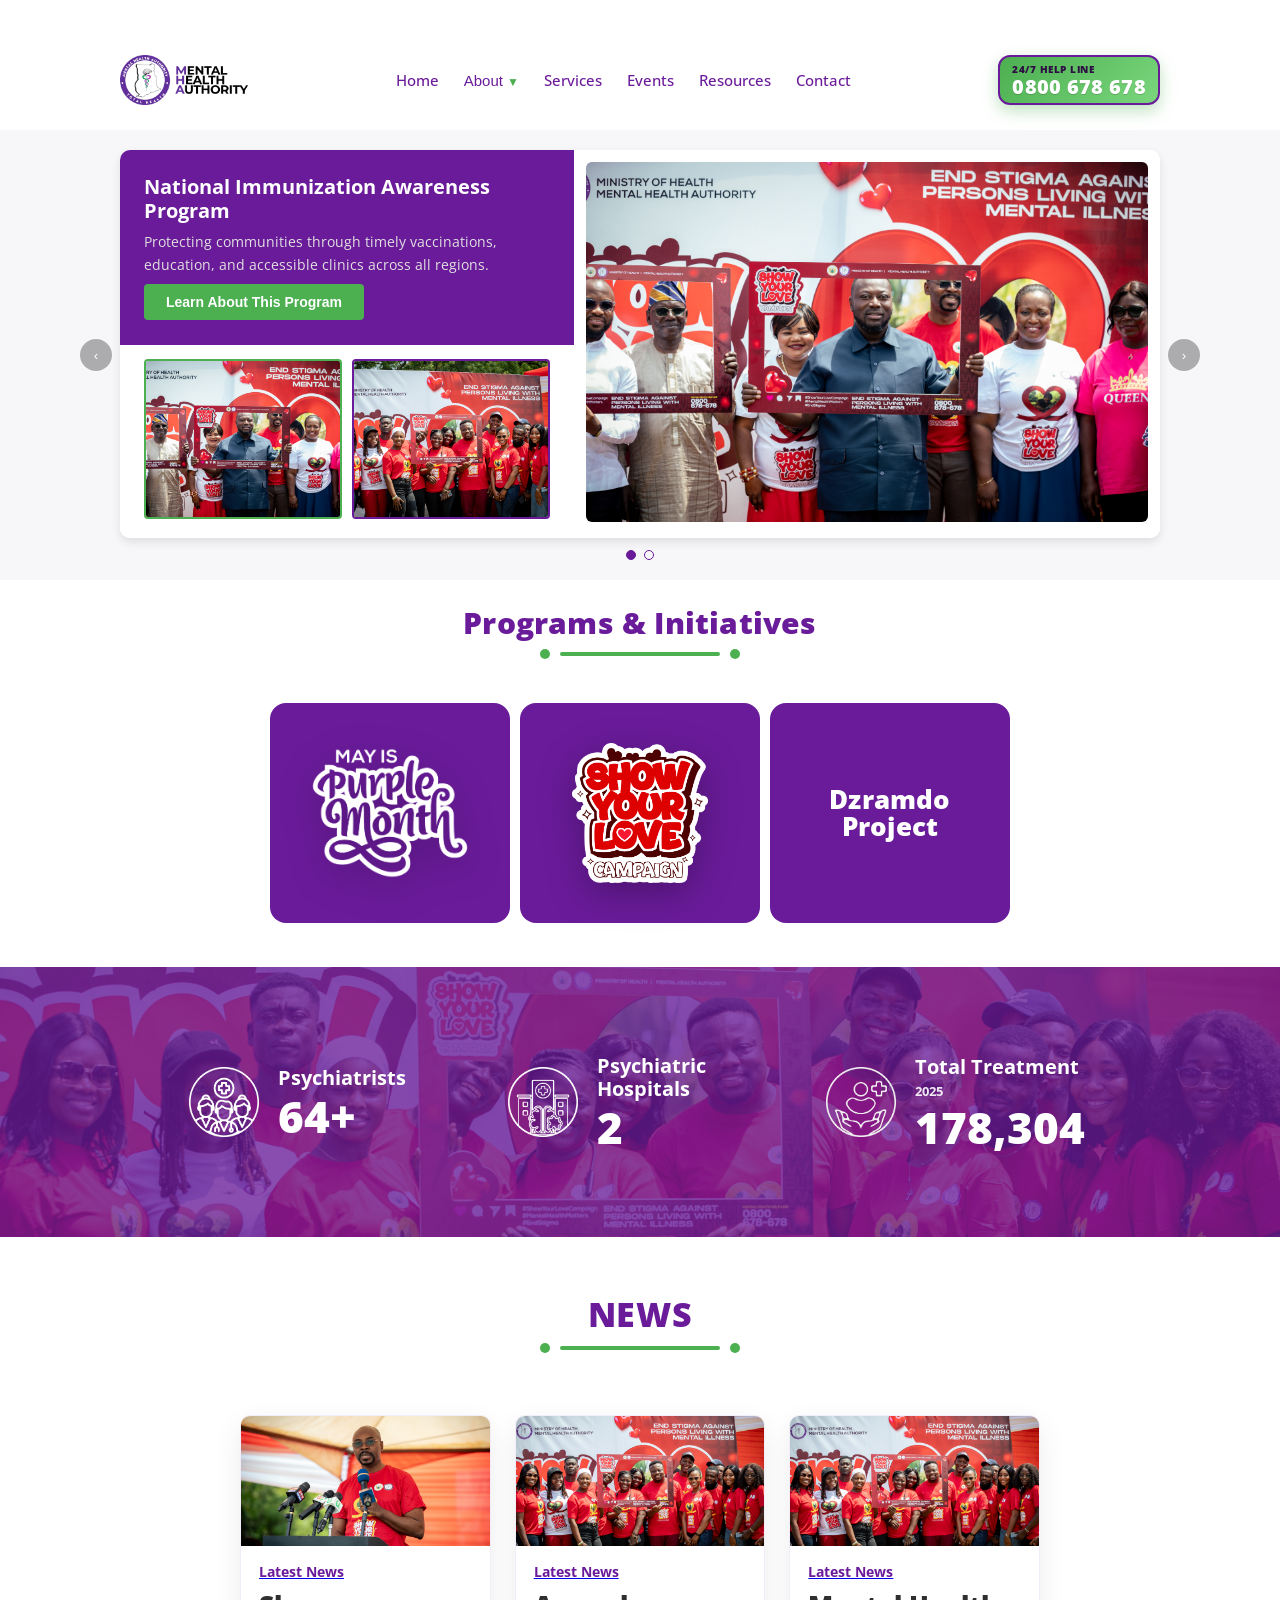
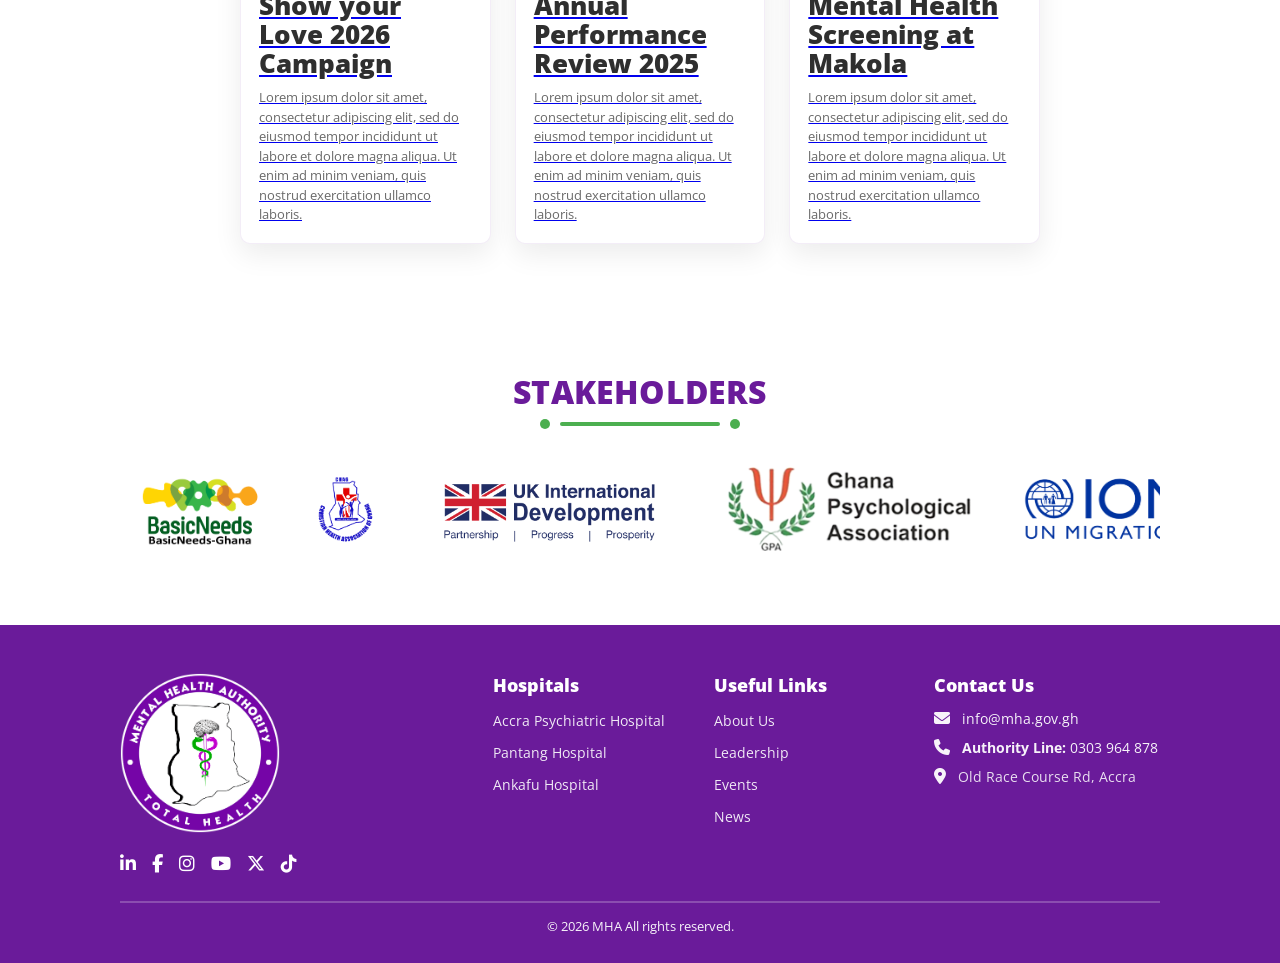
==== commit 478f056c: "Fix World Mental Health Day banner on phones; show fixed date - Banner styles now live inside index." ====
--- a/index.html
+++ b/index.html
@@ -23,7 +23,35 @@
   />
 
  
-  <link rel="stylesheet" href="styles.css" />
+  <link rel="stylesheet" href="styles.css?v=2026-10-07" />
+  <!-- World Mental Health Day banner styles (kept inline so cached stylesheets can't break it) -->
+  <style>
+    .wmhd-wrap { display: flex; justify-content: center; padding: 18px 16px; background: #faf6fc; }
+    .wmhd-wrap[hidden] { display: none; }
+    .wmhd { box-sizing: border-box; display: flex; align-items: center; gap: 18px; width: 100%; max-width: 920px; margin: 0; padding: 10px 10px 10px 12px; border-radius: 999px; background: linear-gradient(100deg, #3d1259, #6a1b9a 55%, #7e2db0); color: #fff; box-shadow: 0 18px 40px -18px rgba(74, 20, 112, .75); font-family: "Open Sans", Arial, sans-serif; }
+    .wmhd *, .wmhd *::before, .wmhd *::after { box-sizing: border-box; }
+    .wmhd-chip { flex: none; display: inline-flex; align-items: center; gap: 8px; padding: 8px 16px; border-radius: 999px; background: #fff; color: #3d1259; font-weight: 800; font-size: 13px; line-height: 1.2; letter-spacing: .05em; text-transform: uppercase; white-space: nowrap; }
+    .wmhd-chip i { color: #2e8b3e; }
+    .wmhd-body { flex: 1; min-width: 0; }
+    .wmhd-text { margin: 0; font-size: 16px; line-height: 1.4; color: #eadcf5; }
+    .wmhd-text strong { color: #fff; font-weight: 700; }
+    .wmhd-text em { font-family: Georgia, "Times New Roman", serif; font-style: italic; color: #fff; }
+    .wmhd-sub { margin: 2px 0 0; font-size: 13px; line-height: 1.4; color: #d9c1ec; }
+    .wmhd-sub i { color: #b9f5c0; margin-right: 4px; }
+    .wmhd-btn { flex: none; display: inline-flex; align-items: center; justify-content: center; gap: 8px; padding: 11px 20px; border-radius: 999px; border: 1.5px solid rgba(255,255,255,.6); background: rgba(255,255,255,.12); color: #fff !important; font-weight: 700; font-size: 14px; line-height: 1.2; text-decoration: none !important; white-space: nowrap; transition: background .25s, border-color .25s; }
+    .wmhd-btn:hover { background: rgba(255,255,255,.22); border-color: #fff; }
+    .wmhd-btn:focus-visible { outline: 3px solid #f4b63f; outline-offset: 3px; }
+    .wmhd-btn .fa-chevron-right { font-size: 11px; }
+    @media (max-width: 760px) {
+      .wmhd-wrap { padding: 14px 12px; }
+      .wmhd { flex-wrap: wrap; gap: 10px; border-radius: 20px; padding: 16px; }
+      .wmhd-chip { padding: 6px 12px; font-size: 12px; }
+      .wmhd-body { flex-basis: 100%; }
+      .wmhd-text { font-size: 15px; }
+      .wmhd-text strong { display: block; margin-bottom: 2px; }
+      .wmhd-btn { width: 100%; padding: 12px 16px; font-size: 15px; }
+    }
+  </style>
 </head>
 <body>
   <header class="topbar">
@@ -112,13 +140,16 @@
     </div>
   </aside>
 
-  <!-- World Mental Health Day announcement: hides itself automatically after data-end -->
-  <div class="wmhd-wrap">
-    <aside class="wmhd" data-event-date="2026-10-10" data-end="2026-10-11" aria-label="World Mental Health Day 2026">
-      <span class="wmhd-chip"><i class="fa-solid fa-calendar-day" aria-hidden="true"></i> <span data-countdown>10 Oct</span></span>
-      <p class="wmhd-text"><strong>World Mental Health Day, 10 October:</strong> <em>&ldquo;Lived Experiences Heard: Real Voices, Real Change&rdquo;</em></p>
-      <a class="wmhd-btn" href="https://us02web.zoom.us/j/84829568165?pwd=aHbbrob4Tuswf3PGmMHKxS5IiWlELd.1" target="_blank" rel="noopener noreferrer" aria-label="Join our World Mental Health Day public lecture on Zoom (opens in a new tab)">
-        Join the lecture <i class="fa-solid fa-chevron-right" aria-hidden="true"></i>
+  <!-- World Mental Health Day announcement: hides itself automatically from 11 October 2026 -->
+  <div class="wmhd-wrap" data-hide-from="2026-10-11">
+    <aside class="wmhd" aria-label="World Mental Health Day 2026 public lecture">
+      <span class="wmhd-chip"><i class="fa-solid fa-calendar-day" aria-hidden="true"></i> 10 Oct</span>
+      <div class="wmhd-body">
+        <p class="wmhd-text"><strong>World Mental Health Day:</strong> <em>&ldquo;Lived Experiences Heard: Real Voices, Real Change&rdquo;</em></p>
+        <p class="wmhd-sub"><i class="fa-solid fa-users" aria-hidden="true"></i> Public lecture on Zoom &middot; Open to everyone</p>
+      </div>
+      <a class="wmhd-btn" href="https://us02web.zoom.us/j/84829568165?pwd=aHbbrob4Tuswf3PGmMHKxS5IiWlELd.1" target="_blank" rel="noopener noreferrer" aria-label="Join the World Mental Health Day public lecture on Zoom (opens in a new tab)">
+        Join the public lecture <i class="fa-solid fa-chevron-right" aria-hidden="true"></i>
       </a>
     </aside>
   </div>
@@ -855,17 +886,11 @@
     })();
   </script>
   <script>
-    // World Mental Health Day banner: countdown label, hidden after the event
+    // Hide the World Mental Health Day banner once the event has passed
     (function () {
-      document.querySelectorAll('[data-event-date]').forEach(function (card) {
-        var today = new Date();
-        today.setHours(0, 0, 0, 0);
-        var event = new Date(card.getAttribute('data-event-date') + 'T00:00:00');
-        var end = new Date(card.getAttribute('data-end') + 'T00:00:00');
-        if (today >= end) { card.parentNode.hidden = true; return; }
-        var days = Math.round((event - today) / 86400000);
-        var label = card.querySelector('[data-countdown]');
-        if (label && days >= 0) label.textContent = days > 1 ? 'In ' + days + ' days' : days === 1 ? 'Tomorrow' : 'Today';
+      var today = new Date();
+      document.querySelectorAll('[data-hide-from]').forEach(function (el) {
+        if (today >= new Date(el.getAttribute('data-hide-from') + 'T00:00:00')) el.hidden = true;
       });
     })();
   </script>
--- a/styles.css
+++ b/styles.css
@@ -1389,39 +1389,3 @@
     padding: 10px;
   }
 }
-
-
-/* ---------- World Mental Health Day announcement banner ---------- */
-.wmhd-wrap { display: flex; justify-content: center; padding: 18px 16px; background: #faf6fc; }
-.wmhd-wrap[hidden] { display: none; }
-.wmhd {
-  display: flex; align-items: center; gap: 18px; width: min(100%, 900px);
-  padding: 10px 10px 10px 12px; border-radius: 999px;
-  background: linear-gradient(100deg, #3d1259, #6a1b9a 55%, #7e2db0);
-  color: #fff; box-shadow: 0 18px 40px -18px rgba(74, 20, 112, .75);
-  font-family: "Open Sans", Arial, sans-serif;
-}
-.wmhd-chip {
-  flex: none; display: inline-flex; align-items: center; gap: 8px;
-  padding: 8px 16px; border-radius: 999px; background: #fff; color: #3d1259;
-  font-weight: 700; font-size: 13px; letter-spacing: .04em; text-transform: uppercase; white-space: nowrap;
-}
-.wmhd-chip i { color: #2e8b3e; }
-.wmhd-text { flex: 1; min-width: 0; margin: 0; font-size: 16px; line-height: 1.4; color: #eadcf5; }
-.wmhd-text strong { color: #fff; font-weight: 700; }
-.wmhd-text em { font-family: Georgia, "Times New Roman", serif; font-style: italic; color: #fff; }
-.wmhd-btn {
-  flex: none; display: inline-flex; align-items: center; gap: 8px;
-  padding: 10px 18px; border-radius: 999px; border: 1.5px solid rgba(255,255,255,.55);
-  background: rgba(255,255,255,.12); color: #fff; font-weight: 700; font-size: 14px; text-decoration: none; white-space: nowrap;
-  transition: background .25s, border-color .25s;
-}
-.wmhd-btn:hover { background: rgba(255,255,255,.22); border-color: #fff; color: #fff; }
-.wmhd-btn:focus-visible { outline: 3px solid #f4b63f; outline-offset: 3px; }
-.wmhd-btn .fa-chevron-right { font-size: 11px; }
-@media (max-width: 760px) {
-  .wmhd { flex-wrap: wrap; gap: 10px 12px; border-radius: 22px; padding: 14px; }
-  .wmhd-text { flex-basis: 100%; font-size: 15px; }
-  .wmhd-btn { width: 100%; justify-content: center; }
-  .wmhd-chip { padding: 6px 12px; font-size: 12px; }
-}
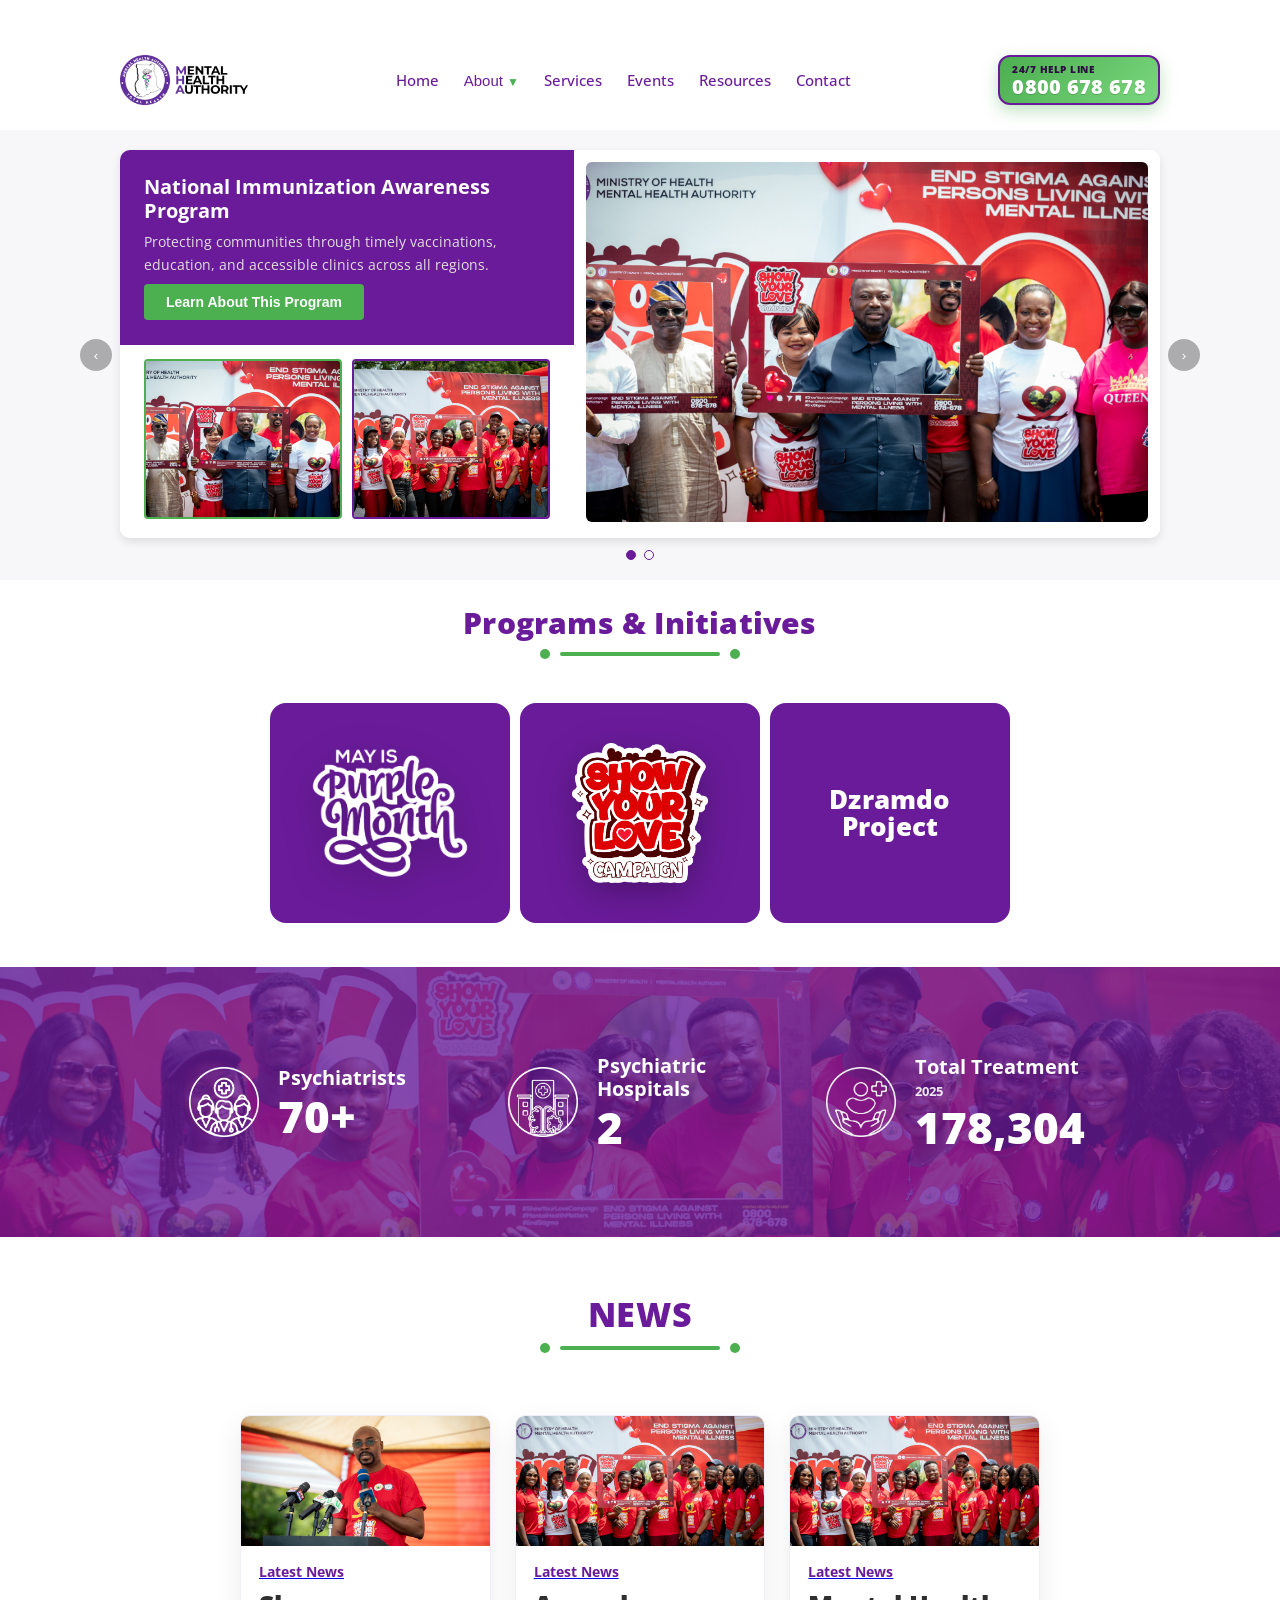
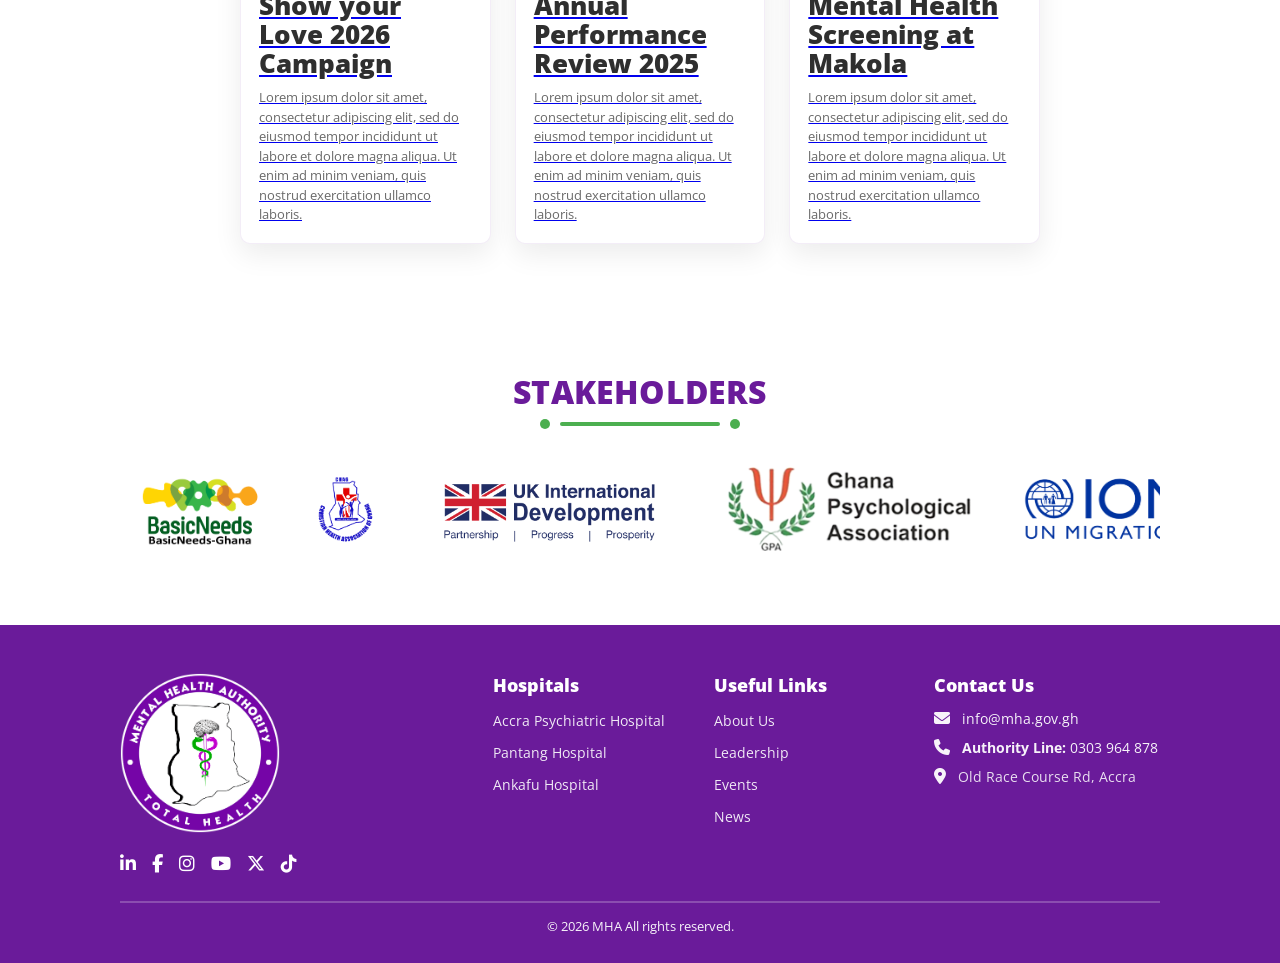
==== commit 34d943fa: "Add Google Analytics (G-JYXGBT5XEB) with key click events - GA4 tag in the page head (page views) - " ====
--- a/index.html
+++ b/index.html
@@ -1,6 +1,14 @@
 <!DOCTYPE html>
 <html lang="en">
 <head>
+  <!-- Google Analytics (GA4) -->
+  <script async src="https://www.googletagmanager.com/gtag/js?id=G-JYXGBT5XEB"></script>
+  <script>
+    window.dataLayer = window.dataLayer || [];
+    function gtag(){dataLayer.push(arguments);}
+    gtag('js', new Date());
+    gtag('config', 'G-JYXGBT5XEB');
+  </script>
   <meta charset="UTF-8" />
   <meta name="viewport" content="width=device-width, initial-scale=1.0" />
   <title>Mental Health Authority</title>
@@ -894,6 +902,29 @@
       });
     })();
   </script>
+  <script>
+    // Google Analytics: record key actions (calls, lecture link, downloads, email, social)
+    (function () {
+      document.addEventListener('click', function (e) {
+        var a = e.target.closest ? e.target.closest('a[href]') : null;
+        if (!a || typeof gtag !== 'function') return;
+        var href = a.getAttribute('href') || '';
+        var name = null;
+        if (href.indexOf('tel:') === 0) name = 'call_click';
+        else if (href.indexOf('mailto:') === 0) name = 'email_click';
+        else if (/wa\.me|whatsapp/i.test(href)) name = 'whatsapp_click';
+        else if (/zoom\.us/i.test(href)) name = 'join_lecture_click';
+        else if (/\.pdf($|\?)/i.test(href)) name = 'file_download_click';
+        else if (/linkedin|facebook|instagram|youtube|x\.com|twitter|tiktok/i.test(href)) name = 'social_click';
+        if (!name) return;
+        gtag('event', name, {
+          link_url: href.indexOf('tel:') === 0 ? href.replace('tel:', '') : href.split('?')[0],
+          link_text: (a.textContent || '').replace(/\s+/g, ' ').trim().slice(0, 100),
+          page_section: (a.closest('[id]') || {}).id || ''
+        });
+      });
+    })();
+  </script>
 </body>
 </html>
 
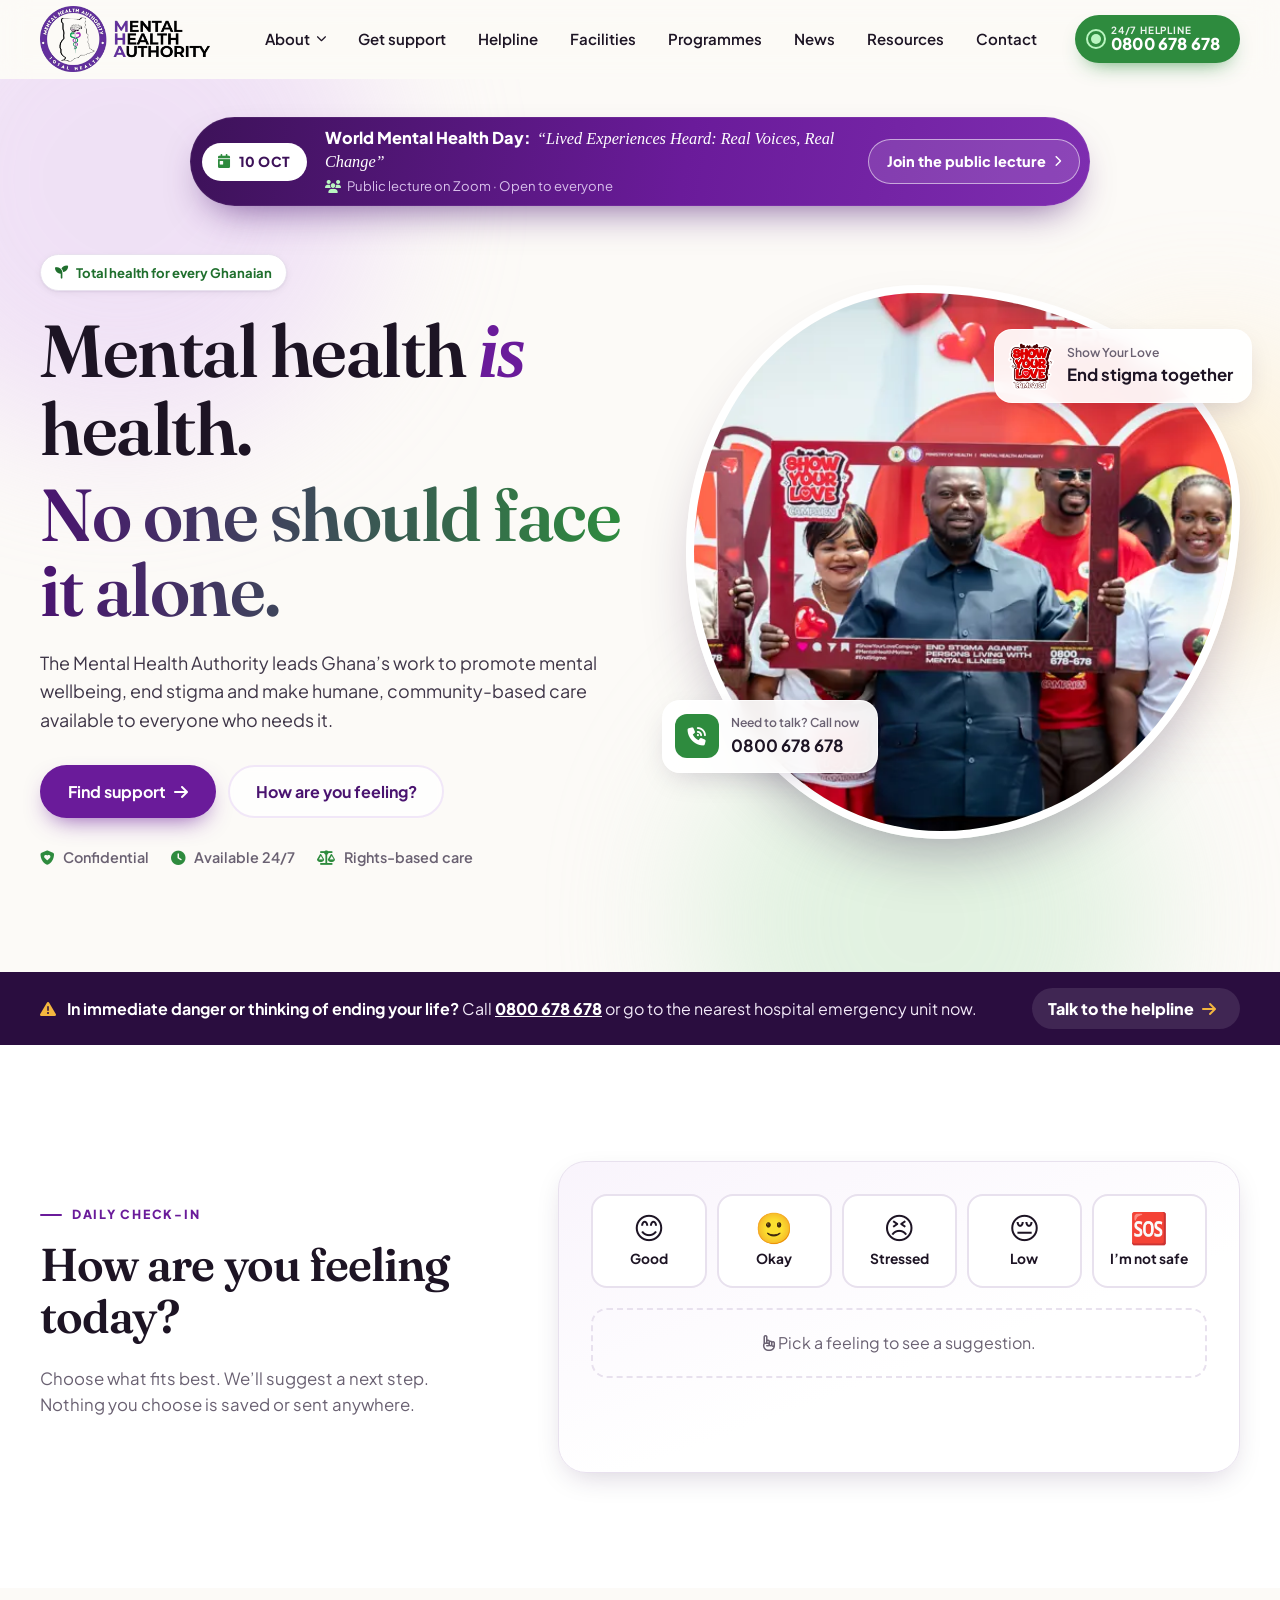
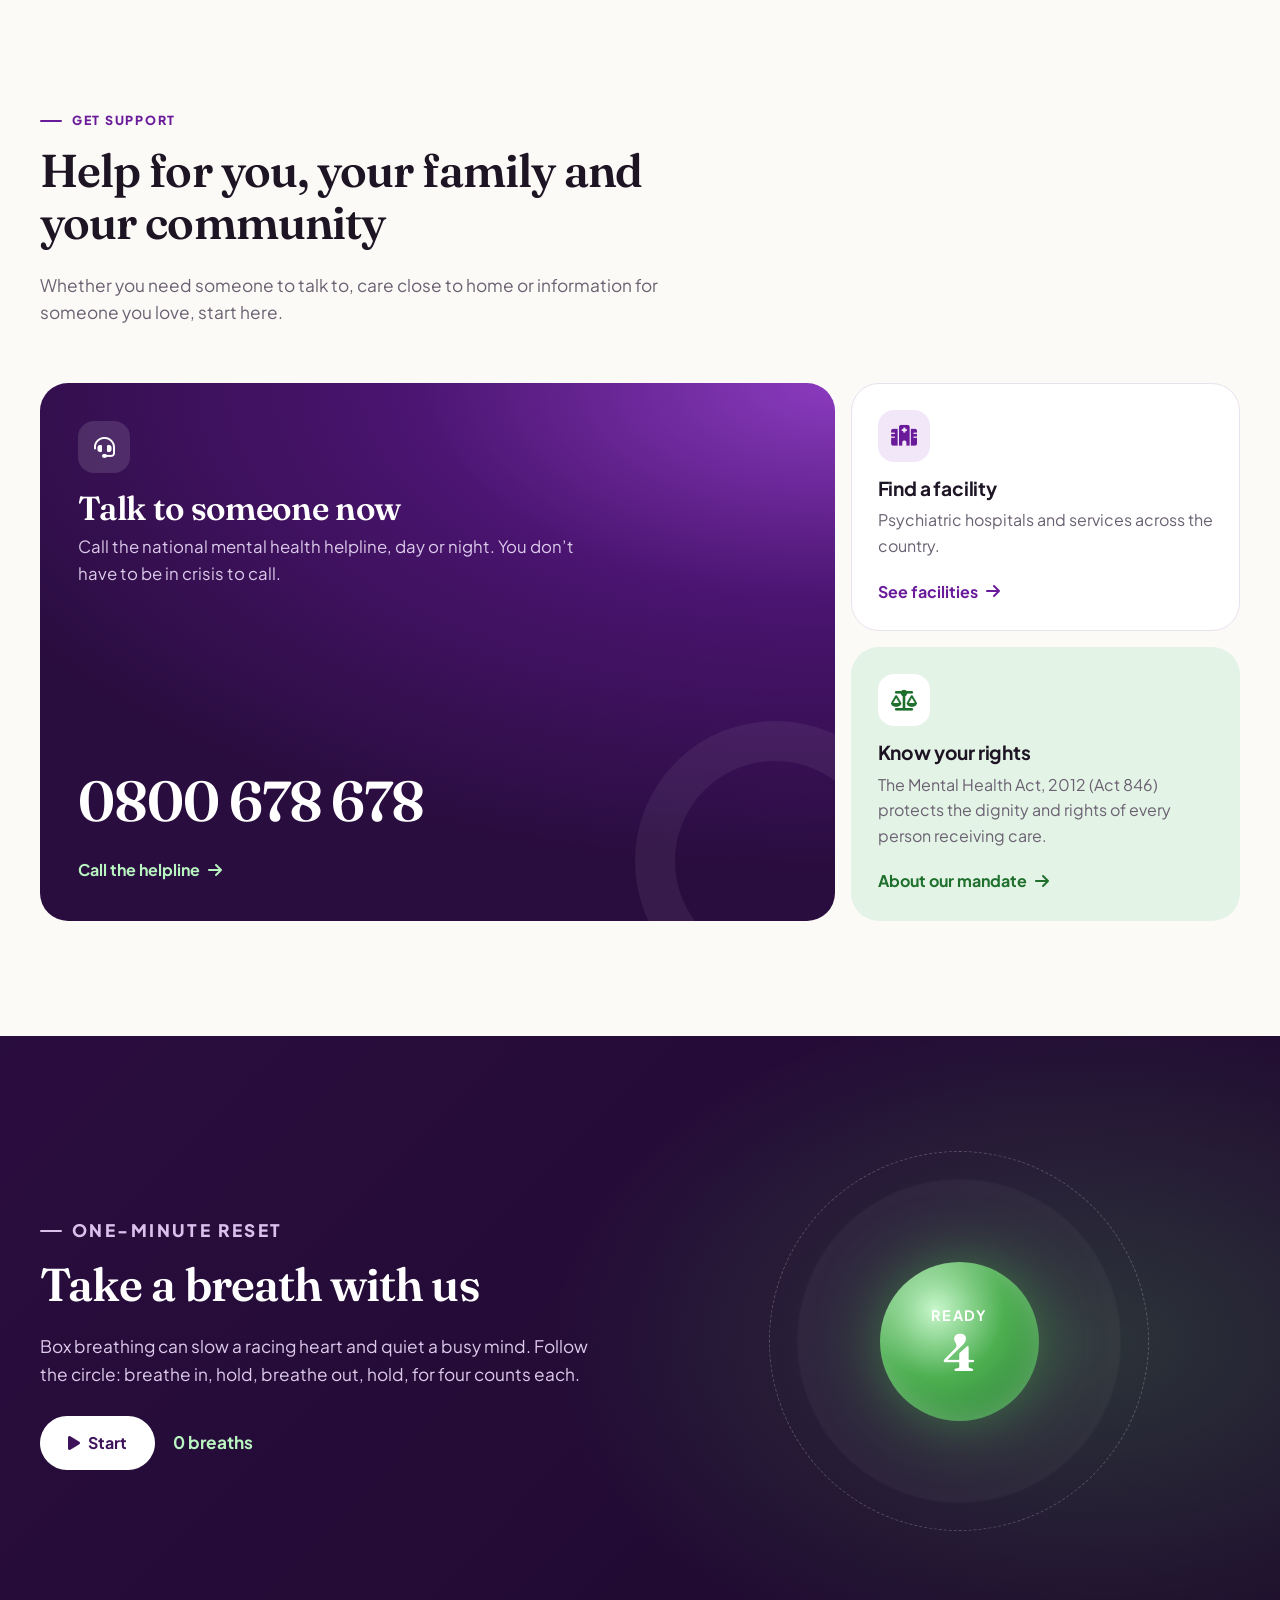
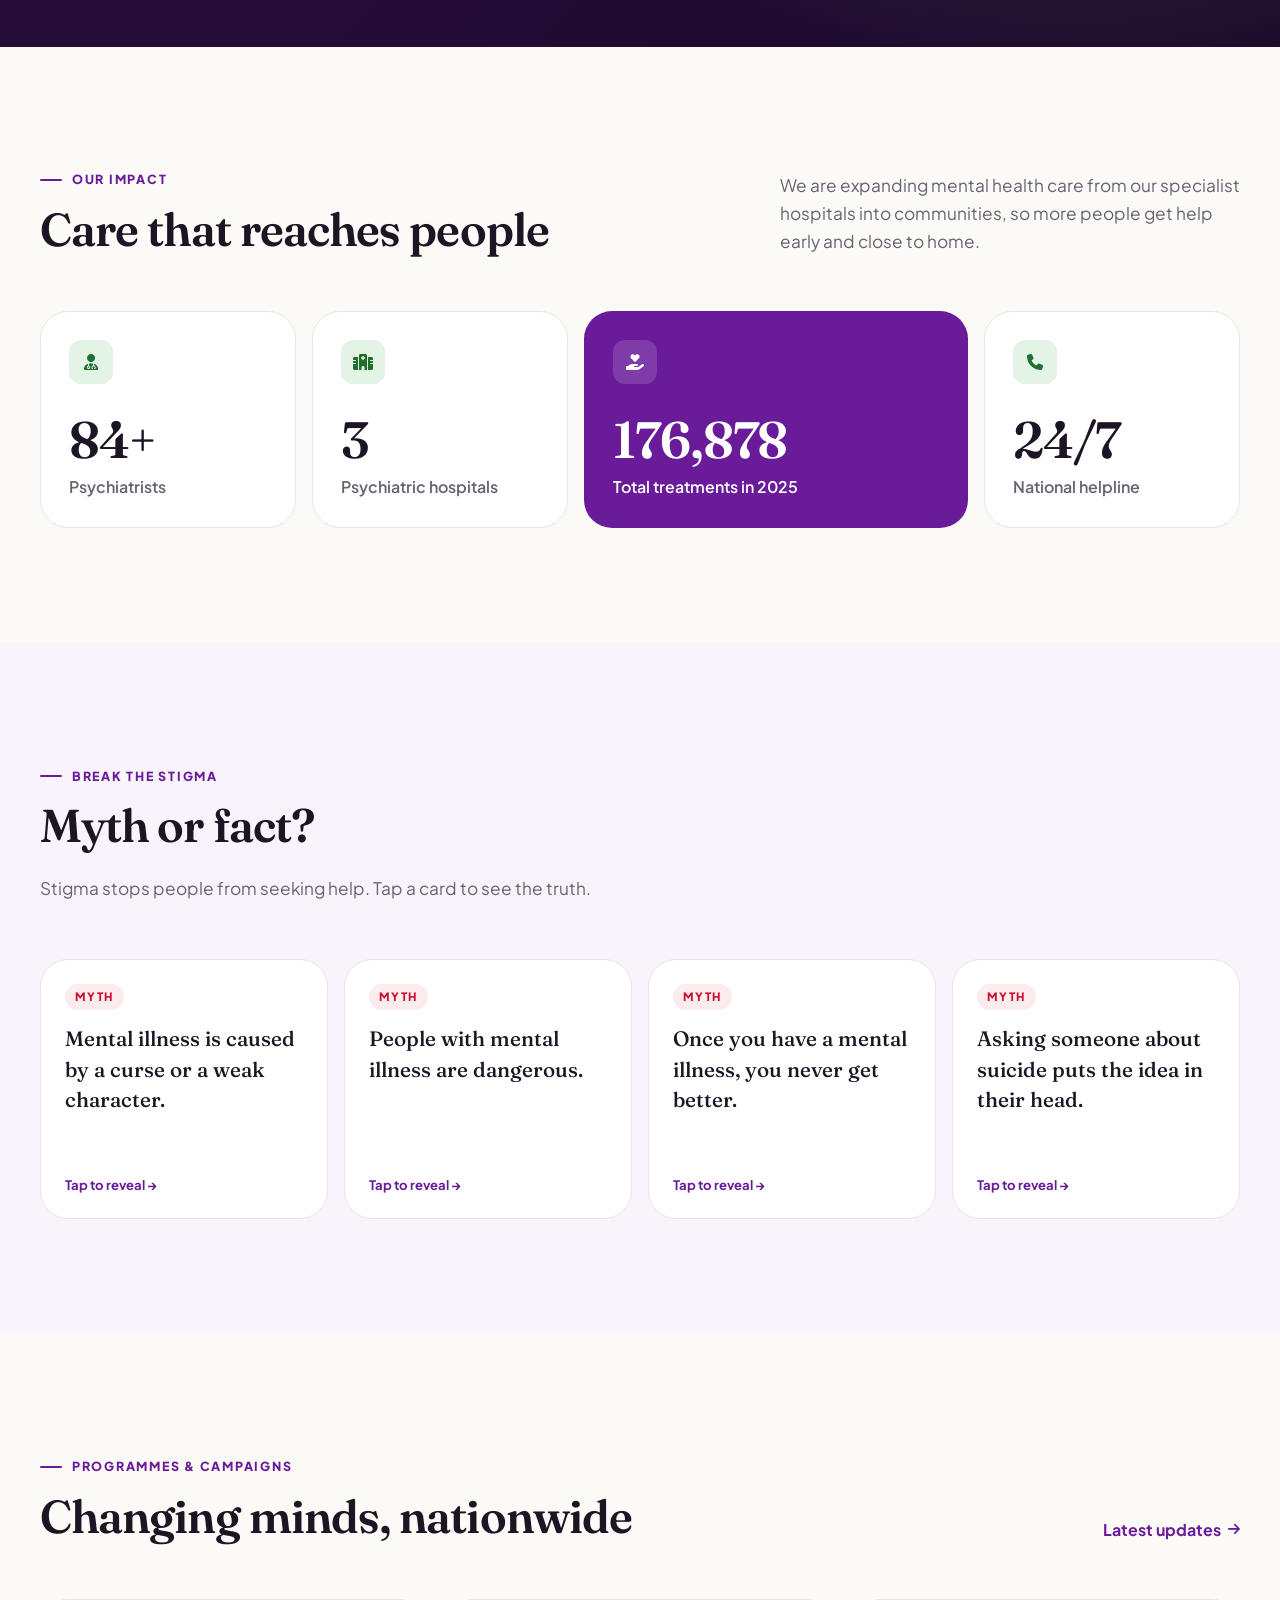
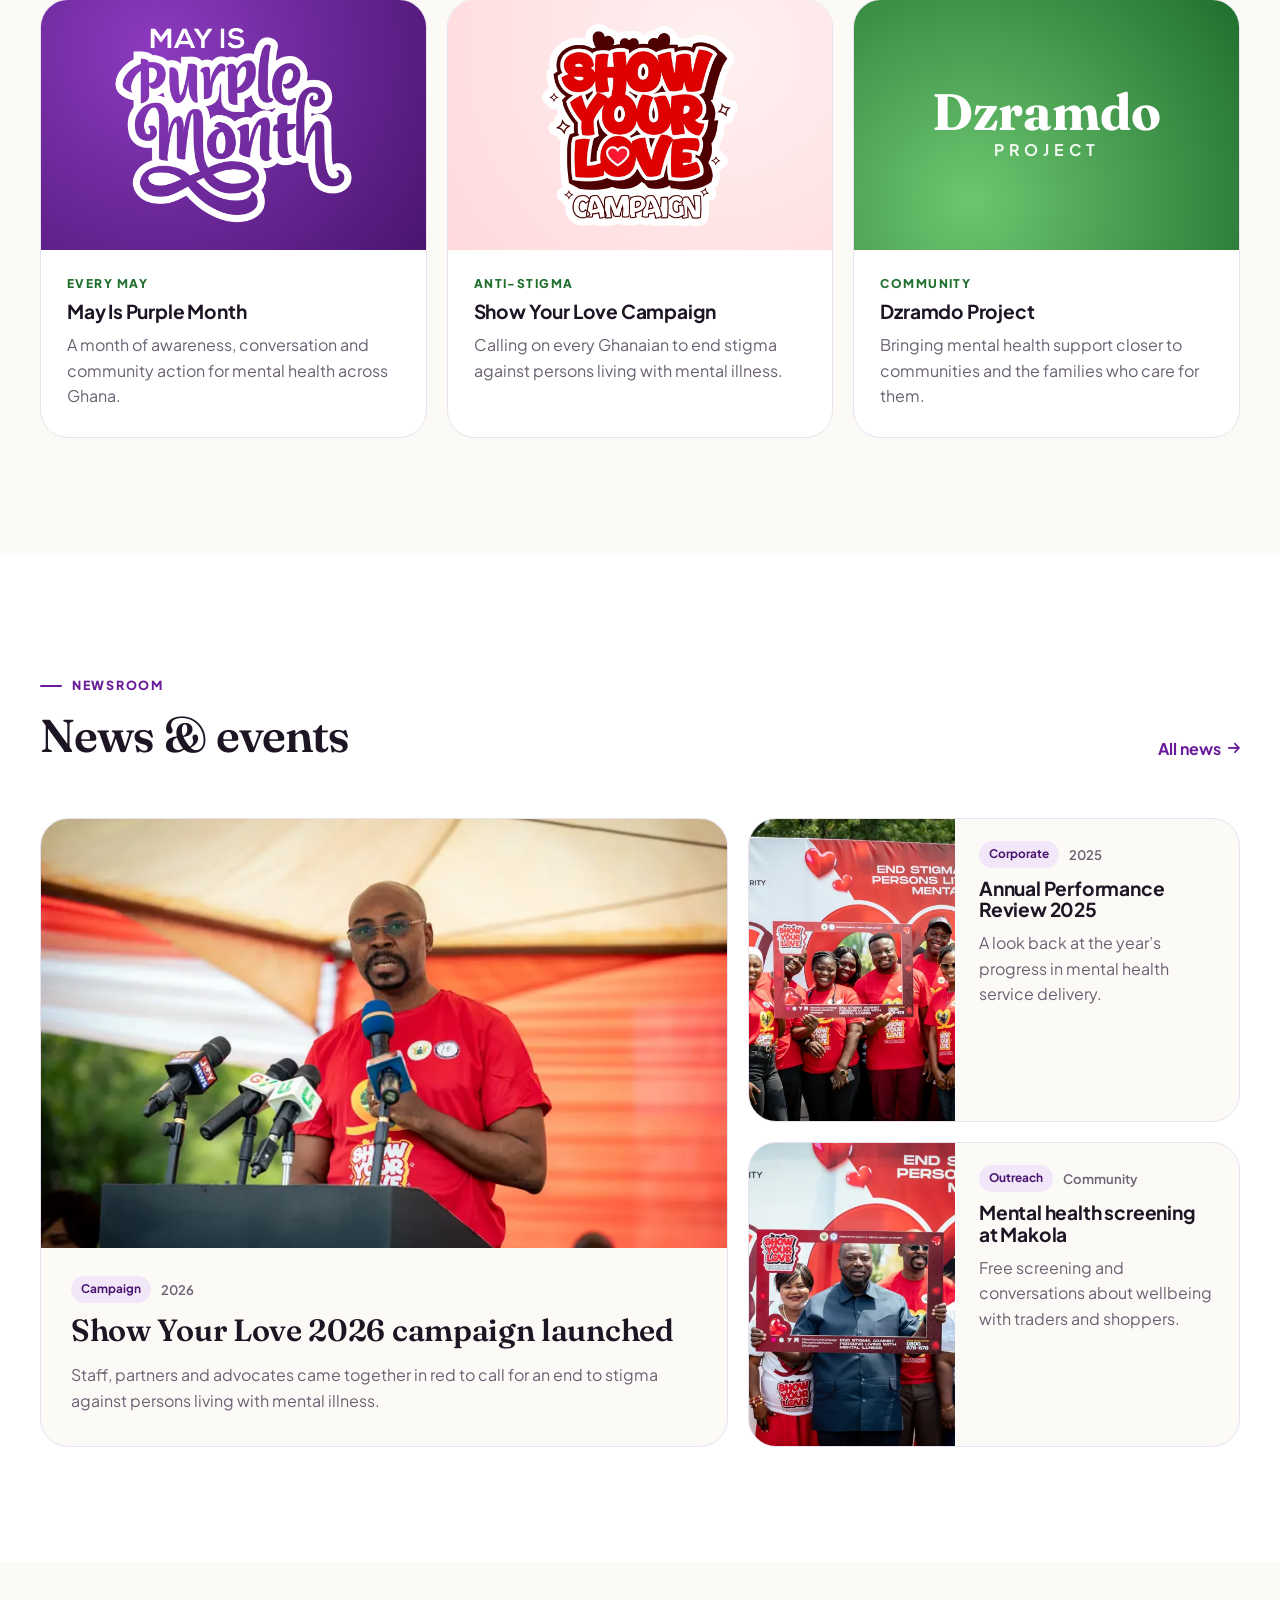
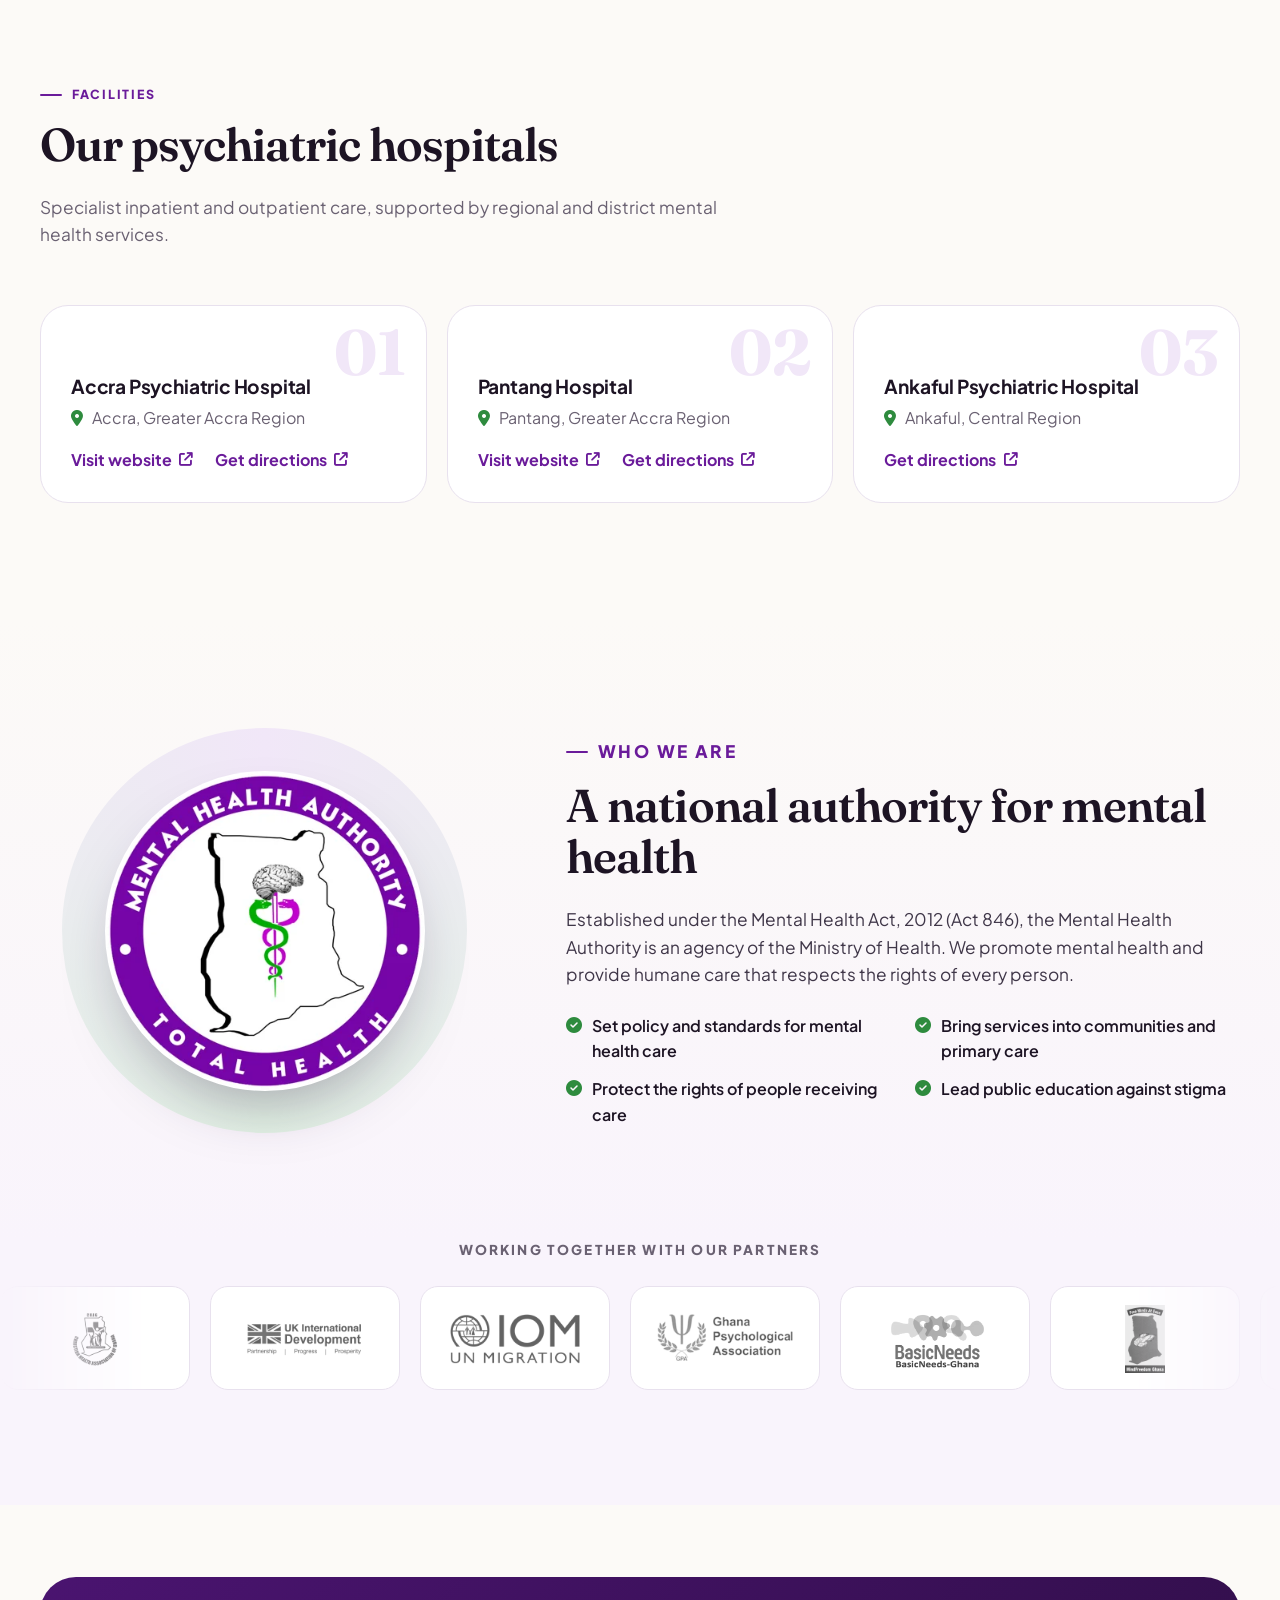
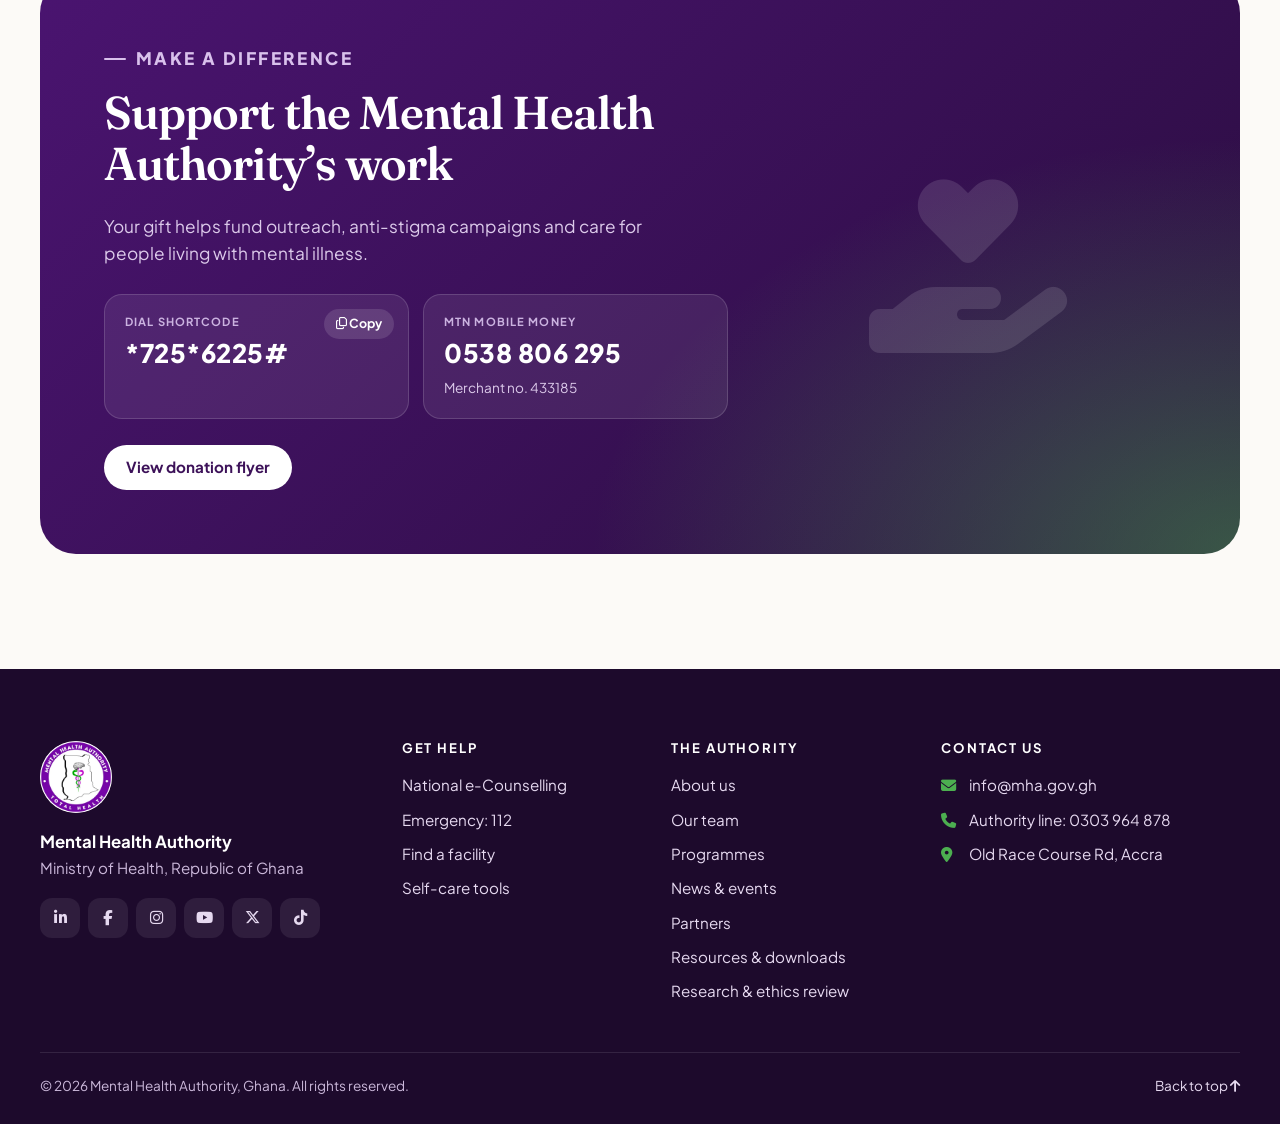
==== commit 45ba5606: "Add Google Analytics; fixed date and open-to-all wording on WMHD banner - GA4 tag (G-JYXGBT5XEB) on " ====
--- a/index.html
+++ b/index.html
@@ -1,4 +1,4 @@
-<!DOCTYPE html>
+<!doctype html>
 <html lang="en">
 <head>
   <!-- Google Analytics (GA4) -->
@@ -9,922 +9,542 @@
     gtag('js', new Date());
     gtag('config', 'G-JYXGBT5XEB');
   </script>
-  <meta charset="UTF-8" />
-  <meta name="viewport" content="width=device-width, initial-scale=1.0" />
-  <title>Mental Health Authority</title>
-
-  <!-- Google Font: Open Sans -->
+  <meta charset="utf-8" />
+  <meta name="viewport" content="width=device-width, initial-scale=1" />
+  <title>Mental Health Authority | Ministry of Health, Ghana</title>
+  <meta name="description" content="The Mental Health Authority of Ghana promotes mental health and provides humane, accessible care for all. Call the 24/7 helpline on 0800 678 678." />
+  <meta name="theme-color" content="#4a1470" />
+  <link rel="icon" href="assets/img/mha-seal.webp" type="image/webp" />
+
   <link rel="preconnect" href="https://fonts.googleapis.com" />
   <link rel="preconnect" href="https://fonts.gstatic.com" crossorigin />
-  <link
-    href="https://fonts.googleapis.com/css2?family=Open+Sans:wght@400;500;700&display=swap"
-    rel="stylesheet"
-  />
-
-  <!-- Font Awesome for social icons -->
-  <link
-    rel="stylesheet"
-    href="https://cdnjs.cloudflare.com/ajax/libs/font-awesome/6.5.1/css/all.min.css"
+  <link href="https://fonts.googleapis.com/css2?family=Fraunces:opsz,wght@9..144,500;9..144,600;9..144,700&family=Plus+Jakarta+Sans:wght@400;500;600;700;800&display=swap" rel="stylesheet" />
+  <link rel="stylesheet" href="https://cdnjs.cloudflare.com/ajax/libs/font-awesome/6.5.1/css/all.min.css"
     integrity="sha512-DTOQO9RWCH3ppGqcWaEA1BIZOC6xxalwEsw9c2QQeAIftl+Vegovlnee1c9QX4TctnWMn13TZye+giMm8e2LwA=="
-    crossorigin="anonymous"
-    referrerpolicy="no-referrer"
-  />
-
- 
-  <link rel="stylesheet" href="styles.css?v=2026-10-07" />
-  <!-- World Mental Health Day banner styles (kept inline so cached stylesheets can't break it) -->
-  <style>
-    .wmhd-wrap { display: flex; justify-content: center; padding: 18px 16px; background: #faf6fc; }
-    .wmhd-wrap[hidden] { display: none; }
-    .wmhd { box-sizing: border-box; display: flex; align-items: center; gap: 18px; width: 100%; max-width: 920px; margin: 0; padding: 10px 10px 10px 12px; border-radius: 999px; background: linear-gradient(100deg, #3d1259, #6a1b9a 55%, #7e2db0); color: #fff; box-shadow: 0 18px 40px -18px rgba(74, 20, 112, .75); font-family: "Open Sans", Arial, sans-serif; }
-    .wmhd *, .wmhd *::before, .wmhd *::after { box-sizing: border-box; }
-    .wmhd-chip { flex: none; display: inline-flex; align-items: center; gap: 8px; padding: 8px 16px; border-radius: 999px; background: #fff; color: #3d1259; font-weight: 800; font-size: 13px; line-height: 1.2; letter-spacing: .05em; text-transform: uppercase; white-space: nowrap; }
-    .wmhd-chip i { color: #2e8b3e; }
-    .wmhd-body { flex: 1; min-width: 0; }
-    .wmhd-text { margin: 0; font-size: 16px; line-height: 1.4; color: #eadcf5; }
-    .wmhd-text strong { color: #fff; font-weight: 700; }
-    .wmhd-text em { font-family: Georgia, "Times New Roman", serif; font-style: italic; color: #fff; }
-    .wmhd-sub { margin: 2px 0 0; font-size: 13px; line-height: 1.4; color: #d9c1ec; }
-    .wmhd-sub i { color: #b9f5c0; margin-right: 4px; }
-    .wmhd-btn { flex: none; display: inline-flex; align-items: center; justify-content: center; gap: 8px; padding: 11px 20px; border-radius: 999px; border: 1.5px solid rgba(255,255,255,.6); background: rgba(255,255,255,.12); color: #fff !important; font-weight: 700; font-size: 14px; line-height: 1.2; text-decoration: none !important; white-space: nowrap; transition: background .25s, border-color .25s; }
-    .wmhd-btn:hover { background: rgba(255,255,255,.22); border-color: #fff; }
-    .wmhd-btn:focus-visible { outline: 3px solid #f4b63f; outline-offset: 3px; }
-    .wmhd-btn .fa-chevron-right { font-size: 11px; }
-    @media (max-width: 760px) {
-      .wmhd-wrap { padding: 14px 12px; }
-      .wmhd { flex-wrap: wrap; gap: 10px; border-radius: 20px; padding: 16px; }
-      .wmhd-chip { padding: 6px 12px; font-size: 12px; }
-      .wmhd-body { flex-basis: 100%; }
-      .wmhd-text { font-size: 15px; }
-      .wmhd-text strong { display: block; margin-bottom: 2px; }
-      .wmhd-btn { width: 100%; padding: 12px 16px; font-size: 15px; }
-    }
-  </style>
+    crossorigin="anonymous" referrerpolicy="no-referrer" />
+  <link rel="stylesheet" href="assets/css/site.css" />
 </head>
 <body>
-  <header class="topbar">
-   
-    <div class="logo">
-      <img src="img/logo.png" alt="Mental Health Authority Logo" />
-
-    </div>
-
-    <!-- Center: Navigation -->
-    <a class="mobile-top-helpline" href="tel:0800678678" aria-label="Call mental health helpline 0800 678 678">
-      <span class="mobile-top-helpline-label">Help Line</span>
-      <span class="mobile-top-helpline-number">0800 678 678</span>
-    </a>
-
-    <button class="mobile-menu-btn" type="button" aria-label="Open menu" aria-controls="mobileSidebar" aria-expanded="false">
-      ☰
-    </button>
-
-    <nav class="desktop-nav">
-      <ul>
-        <li><a href="#">Home</a></li>
-        <li class="about dropdown">
-          <button class="about-toggle" type="button" aria-haspopup="true" aria-expanded="false">
-            About
-          </button>
-          <ul class="dropdown-menu" role="menu" aria-label="About menu">
-            <li><a href="#" role="menuitem" onclick="event.preventDefault()">Roles &amp; Functions</a></li>
-            <li><a href="#" role="menuitem" onclick="event.preventDefault()">Our Team</a></li>
-            <li><a href="#" role="menuitem" onclick="event.preventDefault()">Organogram</a></li>
-            <li><a href="#" role="menuitem" onclick="event.preventDefault()">Health Partners</a></li>
-          </ul>
-        </li>
-        <li><a href="#">Services</a></li>
-        <li><a href="#">Events</a></li>
-        <li><a href="#">Resources</a></li>
-        <li><a href="#footer">Contact</a></li>
-      </ul>
-    </nav>
-
-    <div class="topbar-right">
-      <a class="topbar-helpline" href="tel:0800678678" aria-label="Call mental health helpline 0800 678 678">
-        <span class="topbar-helpline-label">24/7 Help Line</span>
-        <span class="topbar-helpline-number">0800 678 678</span>
+  <a class="skip-link" href="#main">Skip to main content</a>
+
+  <!-- Header -->
+  <header class="site-header" id="top">
+    <div class="container header-inner">
+      <a class="brand" href="#top" aria-label="Mental Health Authority home">
+        <img src="assets/img/mha-wordmark.webp" alt="Mental Health Authority" width="205" height="80" />
       </a>
+
+      <nav class="main-nav" id="mainNav" aria-label="Main">
+        <ul>
+          <li class="has-sub">
+            <button type="button" class="nav-sub-toggle" aria-expanded="false" aria-controls="aboutMenu">
+              About <i class="fa-solid fa-chevron-down" aria-hidden="true"></i>
+            </button>
+            <ul class="sub-menu" id="aboutMenu">
+              <li><a href="#about"><i class="fa-solid fa-landmark" aria-hidden="true"></i><span><strong>Roles &amp; Functions</strong><small>Our mandate under Act 846</small></span></a></li>
+              <li><a href="team.html"><i class="fa-solid fa-people-group" aria-hidden="true"></i><span><strong>Our Team</strong><small>Leadership, departments and units</small></span></a></li>
+              <li><a href="research.html"><i class="fa-solid fa-microscope" aria-hidden="true"></i><span><strong>Research &amp; Ethics</strong><small>Research support and ethical review (IRB)</small></span></a></li>
+              <li><a href="#partners"><i class="fa-solid fa-handshake" aria-hidden="true"></i><span><strong>Health Partners</strong><small>Who we work with</small></span></a></li>
+            </ul>
+          </li>
+          <li><a href="#support">Get support</a></li>
+          <li><a href="helpline.html">Helpline</a></li>
+          <li><a href="#facilities">Facilities</a></li>
+          <li><a href="#programmes">Programmes</a></li>
+          <li><a href="#news">News</a></li>
+          <li><a href="resources.html">Resources</a></li>
+          <li><a href="#contact">Contact</a></li>
+        </ul>
+      </nav>
+
+      <div class="header-actions">
+        <a class="btn btn-help" href="tel:0800678678">
+          <span class="pulse-dot" aria-hidden="true"></span>
+          <span class="btn-help-text"><small>24/7 Helpline</small>0800 678 678</span>
+        </a>
+        <button type="button" class="menu-toggle" id="menuToggle" aria-expanded="false" aria-controls="mainNav" aria-label="Open menu">
+          <span></span><span></span><span></span>
+        </button>
+      </div>
     </div>
   </header>
 
-  <div class="mobile-overlay" id="mobileOverlay" aria-hidden="true"></div>
-  <aside class="mobile-sidebar" id="mobileSidebar" aria-hidden="true" aria-label="Mobile navigation">
-    <div class="mobile-sidebar-header">
-      <img class="mobile-sidebar-logo" src="img/mha logo.png" alt="Mental Health Authority logo" />
-      <button class="mobile-close-btn" type="button" aria-label="Close menu">
-        ×
-      </button>
+  <main id="main">
+    <!-- Hero -->
+    <section class="hero" aria-labelledby="heroTitle">
+      <div class="hero-bg" aria-hidden="true">
+        <span class="blob blob-a"></span><span class="blob blob-b"></span><span class="blob blob-c"></span>
+      </div>
+      <!-- World Mental Health Day: hides itself automatically after data-end -->
+      <div class="container wmhd-wrap">
+        <aside class="wmhd" data-event-date="2026-10-10" data-end="2026-10-11" aria-label="World Mental Health Day 2026">
+          <span class="wmhd-chip"><i class="fa-solid fa-calendar-day" aria-hidden="true"></i> 10 Oct</span>
+          <div class="wmhd-body">
+            <p class="wmhd-text"><strong>World Mental Health Day:</strong><em>“Lived Experiences Heard: Real Voices, Real Change”</em></p>
+            <p class="wmhd-sub"><i class="fa-solid fa-users" aria-hidden="true"></i> Public lecture on Zoom · Open to everyone</p>
+          </div>
+          <a class="wmhd-btn" href="https://us02web.zoom.us/j/84829568165?pwd=aHbbrob4Tuswf3PGmMHKxS5IiWlELd.1" target="_blank" rel="noopener noreferrer" aria-label="Join the World Mental Health Day public lecture on Zoom (opens in a new tab)">
+            Join the public lecture <i class="fa-solid fa-chevron-right" aria-hidden="true"></i>
+          </a>
+        </aside>
+      </div>
+      <div class="container hero-grid">
+        <div class="hero-copy">
+          <p class="eyebrow"><i class="fa-solid fa-seedling" aria-hidden="true"></i> Total health for every Ghanaian</p>
+          <h1 id="heroTitle">Mental health <em>is</em> health. <span class="hero-line">No one should face it alone.</span></h1>
+          <p class="lead">
+            The Mental Health Authority leads Ghana’s work to promote mental wellbeing, end stigma and make humane,
+            community-based care available to everyone who needs it.
+          </p>
+          <div class="hero-ctas">
+            <a class="btn btn-primary btn-lg" href="#support">Find support <i class="fa-solid fa-arrow-right" aria-hidden="true"></i></a>
+            <a class="btn btn-ghost btn-lg" href="#checkin">How are you feeling?</a>
+          </div>
+          <ul class="hero-trust" aria-label="Key facts">
+            <li><i class="fa-solid fa-shield-heart" aria-hidden="true"></i> Confidential</li>
+            <li><i class="fa-solid fa-clock" aria-hidden="true"></i> Available 24/7</li>
+            <li><i class="fa-solid fa-scale-balanced" aria-hidden="true"></i> Rights-based care</li>
+          </ul>
+        </div>
+
+        <div class="hero-visual">
+          <figure class="hero-photo">
+            <img src="assets/img/campaign-leaders-1600.webp"
+              srcset="assets/img/campaign-leaders-800.webp 800w, assets/img/campaign-leaders-1600.webp 1600w"
+              sizes="(max-width: 900px) 92vw, 46vw"
+              alt="Officials and advocates at the Show Your Love campaign to end stigma against persons living with mental illness"
+              width="1600" height="1067" fetchpriority="high" />
+          </figure>
+          <a class="float-card float-call" href="tel:0800678678">
+            <span class="float-icon"><i class="fa-solid fa-phone-volume" aria-hidden="true"></i></span>
+            <span><small>Need to talk? Call now</small><strong>0800 678 678</strong></span>
+          </a>
+          <div class="float-card float-quote">
+            <img src="assets/img/show-your-love.webp" alt="" width="56" height="56" />
+            <span><small>Show Your Love</small><strong>End stigma together</strong></span>
+          </div>
+        </div>
+      </div>
+    </section>
+
+    <!-- Crisis strip -->
+    <section class="crisis-strip" aria-label="Urgent help">
+      <div class="container crisis-inner">
+        <p><i class="fa-solid fa-triangle-exclamation" aria-hidden="true"></i>
+          <strong>In immediate danger or thinking of ending your life?</strong>
+          Call <a href="tel:0800678678">0800 678 678</a> or go to the nearest hospital emergency unit now.
+        </p>
+        <a class="crisis-link" href="tel:0800678678">Talk to the helpline <i class="fa-solid fa-arrow-right" aria-hidden="true"></i></a>
+      </div>
+    </section>
+
+    <!-- Mood check-in -->
+    <section class="section checkin" id="checkin" aria-labelledby="checkinTitle">
+      <div class="container checkin-grid">
+        <div class="checkin-intro reveal">
+          <p class="kicker">Daily check-in</p>
+          <h2 id="checkinTitle">How are you feeling today?</h2>
+          <p>Choose what fits best. We’ll suggest a next step. Nothing you choose is saved or sent anywhere.</p>
+        </div>
+        <div class="checkin-card reveal">
+          <div class="mood-options" role="radiogroup" aria-label="Choose your mood">
+            <button type="button" class="mood" role="radio" aria-checked="false" data-mood="good"><span class="mood-emoji" aria-hidden="true">😊</span>Good</button>
+            <button type="button" class="mood" role="radio" aria-checked="false" data-mood="okay"><span class="mood-emoji" aria-hidden="true">🙂</span>Okay</button>
+            <button type="button" class="mood" role="radio" aria-checked="false" data-mood="stressed"><span class="mood-emoji" aria-hidden="true">😣</span>Stressed</button>
+            <button type="button" class="mood" role="radio" aria-checked="false" data-mood="low"><span class="mood-emoji" aria-hidden="true">😔</span>Low</button>
+            <button type="button" class="mood" role="radio" aria-checked="false" data-mood="crisis"><span class="mood-emoji" aria-hidden="true">🆘</span>I’m not safe</button>
+          </div>
+          <div class="mood-result" id="moodResult" aria-live="polite">
+            <p class="mood-placeholder"><i class="fa-regular fa-hand-point-up" aria-hidden="true"></i> Pick a feeling to see a suggestion.</p>
+          </div>
+        </div>
+      </div>
+    </section>
+
+    <!-- Support bento -->
+    <section class="section support" id="support" aria-labelledby="supportTitle">
+      <div class="container">
+        <div class="section-head reveal">
+          <p class="kicker">Get support</p>
+          <h2 id="supportTitle">Help for you, your family and your community</h2>
+          <p>Whether you need someone to talk to, care close to home or information for someone you love, start here.</p>
+        </div>
+
+        <div class="bento">
+          <a class="tile tile-feature reveal" href="tel:0800678678">
+            <span class="tile-icon"><i class="fa-solid fa-headset" aria-hidden="true"></i></span>
+            <h3>Talk to someone now</h3>
+            <p>Call the national mental health helpline, day or night. You don’t have to be in crisis to call.</p>
+            <span class="tile-big">0800 678 678</span>
+            <span class="tile-cta">Call the helpline <i class="fa-solid fa-arrow-right" aria-hidden="true"></i></span>
+          </a>
+          <a class="tile reveal" href="#facilities">
+            <span class="tile-icon"><i class="fa-solid fa-hospital" aria-hidden="true"></i></span>
+            <h3>Find a facility</h3>
+            <p>Psychiatric hospitals and services across the country.</p>
+            <span class="tile-cta">See facilities <i class="fa-solid fa-arrow-right" aria-hidden="true"></i></span>
+          </a>
+          <a class="tile tile-rights reveal" href="#about">
+            <span class="tile-icon"><i class="fa-solid fa-scale-balanced" aria-hidden="true"></i></span>
+            <h3>Know your rights</h3>
+            <p>The Mental Health Act, 2012 (Act 846) protects the dignity and rights of every person receiving care.</p>
+            <span class="tile-cta">About our mandate <i class="fa-solid fa-arrow-right" aria-hidden="true"></i></span>
+          </a>
+        </div>
+      </div>
+    </section>
+
+    <!-- Breathing exercise -->
+    <section class="section breathe" id="breathe" aria-labelledby="breatheTitle">
+      <div class="container breathe-grid">
+        <div class="breathe-copy reveal">
+          <p class="kicker kicker-light">One-minute reset</p>
+          <h2 id="breatheTitle">Take a breath with us</h2>
+          <p>Box breathing can slow a racing heart and quiet a busy mind. Follow the circle: breathe in, hold, breathe out, hold, for four counts each.</p>
+          <div class="breathe-controls">
+            <button type="button" class="btn btn-light btn-lg" id="breatheToggle" aria-pressed="false">
+              <i class="fa-solid fa-play" aria-hidden="true"></i> <span>Start</span>
+            </button>
+            <p class="breathe-rounds" id="breatheRounds" aria-live="polite">0 breaths</p>
+          </div>
+        </div>
+        <div class="breathe-stage reveal" aria-hidden="true">
+          <div class="breathe-ring">
+            <div class="breathe-orb" id="breatheOrb"></div>
+            <div class="breathe-label"><span id="breathePhase">Ready</span><strong id="breatheCount">4</strong></div>
+          </div>
+        </div>
+        <p class="visually-hidden" id="breatheStatus" aria-live="assertive"></p>
+      </div>
+    </section>
+
+    <!-- Impact stats -->
+    <section class="section impact" aria-labelledby="impactTitle">
+      <div class="container">
+        <div class="section-head section-head-split reveal">
+          <div>
+            <p class="kicker">Our impact</p>
+            <h2 id="impactTitle">Care that reaches people</h2>
+          </div>
+          <p>We are expanding mental health care from our specialist hospitals into communities, so more people get help early and close to home.</p>
+        </div>
+        <div class="stats">
+          <div class="stat reveal">
+            <span class="stat-icon"><i class="fa-solid fa-user-doctor" aria-hidden="true"></i></span>
+            <p class="stat-num"><span data-count="85">0</span>+</p>
+            <p class="stat-label">Psychiatrists</p>
+          </div>
+          <div class="stat reveal">
+            <span class="stat-icon"><i class="fa-solid fa-hospital" aria-hidden="true"></i></span>
+            <p class="stat-num"><span data-count="3">0</span></p>
+            <p class="stat-label">Psychiatric hospitals</p>
+          </div>
+          <div class="stat stat-wide reveal">
+            <span class="stat-icon"><i class="fa-solid fa-hand-holding-heart" aria-hidden="true"></i></span>
+            <p class="stat-num"><span data-count="178304">0</span></p>
+            <p class="stat-label">Total treatments in 2025</p>
+          </div>
+          <div class="stat reveal">
+            <span class="stat-icon"><i class="fa-solid fa-phone" aria-hidden="true"></i></span>
+            <p class="stat-num">24/7</p>
+            <p class="stat-label">National helpline</p>
+          </div>
+        </div>
+      </div>
+    </section>
+
+    <!-- Myths vs facts -->
+    <section class="section myths" id="myths" aria-labelledby="mythsTitle">
+      <div class="container">
+        <div class="section-head reveal">
+          <p class="kicker">Break the stigma</p>
+          <h2 id="mythsTitle">Myth or fact?</h2>
+          <p>Stigma stops people from seeking help. Tap a card to see the truth.</p>
+        </div>
+        <div class="flip-grid">
+          <button type="button" class="flip reveal" aria-pressed="false">
+            <span class="flip-inner">
+              <span class="flip-face flip-front"><span class="tag tag-myth">Myth</span>Mental illness is caused by a curse or a weak character.</span>
+              <span class="flip-face flip-back"><span class="tag tag-fact">Fact</span>Mental health conditions are health conditions with biological, psychological and social causes. They can be treated.</span>
+            </span>
+          </button>
+          <button type="button" class="flip reveal" aria-pressed="false">
+            <span class="flip-inner">
+              <span class="flip-face flip-front"><span class="tag tag-myth">Myth</span>People with mental illness are dangerous.</span>
+              <span class="flip-face flip-back"><span class="tag tag-fact">Fact</span>People living with mental illness are far more likely to be victims of violence than to cause it.</span>
+            </span>
+          </button>
+          <button type="button" class="flip reveal" aria-pressed="false">
+            <span class="flip-inner">
+              <span class="flip-face flip-front"><span class="tag tag-myth">Myth</span>Once you have a mental illness, you never get better.</span>
+              <span class="flip-face flip-back"><span class="tag tag-fact">Fact</span>With the right treatment and support, many people recover and live full, productive lives.</span>
+            </span>
+          </button>
+          <button type="button" class="flip reveal" aria-pressed="false">
+            <span class="flip-inner">
+              <span class="flip-face flip-front"><span class="tag tag-myth">Myth</span>Asking someone about suicide puts the idea in their head.</span>
+              <span class="flip-face flip-back"><span class="tag tag-fact">Fact</span>Asking directly and kindly shows you care, and can open the door to getting help.</span>
+            </span>
+          </button>
+        </div>
+      </div>
+    </section>
+
+    <!-- Programmes -->
+    <section class="section programmes" id="programmes" aria-labelledby="progTitle">
+      <div class="container">
+        <div class="section-head section-head-split reveal">
+          <div>
+            <p class="kicker">Programmes &amp; campaigns</p>
+            <h2 id="progTitle">Changing minds, nationwide</h2>
+          </div>
+          <a class="text-link" href="#news">Latest updates <i class="fa-solid fa-arrow-right" aria-hidden="true"></i></a>
+        </div>
+        <div class="prog-grid">
+          <article class="prog prog-purple reveal">
+            <div class="prog-art"><img src="assets/img/purple-month.webp" alt="May is Purple Month" loading="lazy" /></div>
+            <div class="prog-body">
+              <p class="prog-tag">Every May</p>
+              <h3>May Is Purple Month</h3>
+              <p>A month of awareness, conversation and community action for mental health across Ghana.</p>
+            </div>
+          </article>
+          <article class="prog prog-red reveal">
+            <div class="prog-art"><img src="assets/img/show-your-love.webp" alt="Show Your Love Campaign" loading="lazy" /></div>
+            <div class="prog-body">
+              <p class="prog-tag">Anti-stigma</p>
+              <h3>Show Your Love Campaign</h3>
+              <p>Calling on every Ghanaian to end stigma against persons living with mental illness.</p>
+            </div>
+          </article>
+          <article class="prog prog-green reveal">
+            <div class="prog-art prog-art-type"><span>Dzramdo</span><small>Project</small></div>
+            <div class="prog-body">
+              <p class="prog-tag">Community</p>
+              <h3>Dzramdo Project</h3>
+              <p>Bringing mental health support closer to communities and the families who care for them.</p>
+            </div>
+          </article>
+        </div>
+      </div>
+    </section>
+
+    <!-- News -->
+    <section class="section news" id="news" aria-labelledby="newsTitle">
+      <div class="container">
+        <div class="section-head section-head-split reveal">
+          <div>
+            <p class="kicker">Newsroom</p>
+            <h2 id="newsTitle">News &amp; events</h2>
+          </div>
+          <a class="text-link" href="#news">All news <i class="fa-solid fa-arrow-right" aria-hidden="true"></i></a>
+        </div>
+        <div class="news-grid">
+          <article class="news-card news-lead reveal">
+            <a href="#news" class="news-media">
+              <img src="assets/img/campaign-speech-1600.webp"
+                srcset="assets/img/campaign-speech-800.webp 800w, assets/img/campaign-speech-1600.webp 1600w"
+                sizes="(max-width: 900px) 92vw, 58vw" alt="A speaker addresses the Show Your Love 2026 campaign launch" loading="lazy" />
+            </a>
+            <div class="news-body">
+              <p class="news-meta"><span class="chip">Campaign</span> 2026</p>
+              <h3><a href="#news">Show Your Love 2026 campaign launched</a></h3>
+              <p>Staff, partners and advocates came together in red to call for an end to stigma against persons living with mental illness.</p>
+            </div>
+          </article>
+          <article class="news-card reveal">
+            <a href="#news" class="news-media">
+              <img src="assets/img/campaign-team-800.webp" alt="Mental Health Authority staff at an event" loading="lazy" />
+            </a>
+            <div class="news-body">
+              <p class="news-meta"><span class="chip">Corporate</span> 2025</p>
+              <h3><a href="#news">Annual Performance Review 2025</a></h3>
+              <p>A look back at the year’s progress in mental health service delivery.</p>
+            </div>
+          </article>
+          <article class="news-card reveal">
+            <a href="#news" class="news-media">
+              <img src="assets/img/campaign-leaders-800.webp" alt="Community members at an outreach event" loading="lazy" />
+            </a>
+            <div class="news-body">
+              <p class="news-meta"><span class="chip">Outreach</span> Community</p>
+              <h3><a href="#news">Mental health screening at Makola</a></h3>
+              <p>Free screening and conversations about wellbeing with traders and shoppers.</p>
+            </div>
+          </article>
+        </div>
+      </div>
+    </section>
+
+    <!-- Facilities -->
+    <section class="section facilities" id="facilities" aria-labelledby="facTitle">
+      <div class="container">
+        <div class="section-head reveal">
+          <p class="kicker">Facilities</p>
+          <h2 id="facTitle">Our psychiatric hospitals</h2>
+          <p>Specialist inpatient and outpatient care, supported by regional and district mental health services.</p>
+        </div>
+        <div class="fac-grid">
+          <article class="fac reveal">
+            <span class="fac-num">01</span>
+            <h3>Accra Psychiatric Hospital</h3>
+            <p><i class="fa-solid fa-location-dot" aria-hidden="true"></i> Accra, Greater Accra Region</p>
+            <div class="fac-links">
+              <a class="text-link" href="https://accrapsychiatrichospital.org/" target="_blank" rel="noopener noreferrer" aria-label="Visit the Accra Psychiatric Hospital website (opens in a new tab)">Visit website <i class="fa-solid fa-arrow-up-right-from-square" aria-hidden="true"></i></a>
+              <a class="text-link" href="https://www.google.com/maps/search/?api=1&query=Accra+Psychiatric+Hospital" target="_blank" rel="noopener noreferrer">Get directions <i class="fa-solid fa-arrow-up-right-from-square" aria-hidden="true"></i></a>
+            </div>
+          </article>
+          <article class="fac reveal">
+            <span class="fac-num">02</span>
+            <h3>Pantang Hospital</h3>
+            <p><i class="fa-solid fa-location-dot" aria-hidden="true"></i> Pantang, Greater Accra Region</p>
+            <div class="fac-links">
+              <a class="text-link" href="https://pantanghospital.gov.gh/" target="_blank" rel="noopener noreferrer" aria-label="Visit the Pantang Hospital website (opens in a new tab)">Visit website <i class="fa-solid fa-arrow-up-right-from-square" aria-hidden="true"></i></a>
+              <a class="text-link" href="https://www.google.com/maps/search/?api=1&query=Pantang+Hospital" target="_blank" rel="noopener noreferrer">Get directions <i class="fa-solid fa-arrow-up-right-from-square" aria-hidden="true"></i></a>
+            </div>
+          </article>
+          <article class="fac reveal">
+            <span class="fac-num">03</span>
+            <h3>Ankaful Psychiatric Hospital</h3>
+            <p><i class="fa-solid fa-location-dot" aria-hidden="true"></i> Ankaful, Central Region</p>
+            <div class="fac-links">
+              <!-- Website link withheld: ankafulpsychiatrichospital.org currently redirects to a gambling site (Oct 2026). Add it back once the hospital has fixed it. -->
+              <a class="text-link" href="https://www.google.com/maps/search/?api=1&query=Ankaful+Psychiatric+Hospital" target="_blank" rel="noopener noreferrer">Get directions <i class="fa-solid fa-arrow-up-right-from-square" aria-hidden="true"></i></a>
+            </div>
+          </article>
+        </div>
+      </div>
+    </section>
+
+    <!-- About / mandate -->
+    <section class="section about" id="about" aria-labelledby="aboutTitle">
+      <div class="container about-grid">
+        <div class="about-seal reveal">
+          <img src="assets/img/mha-seal.webp" alt="Mental Health Authority seal: Total Health" width="320" height="320" loading="lazy" />
+        </div>
+        <div class="about-copy reveal">
+          <p class="kicker">Who we are</p>
+          <h2 id="aboutTitle">A national authority for mental health</h2>
+          <p>Established under the Mental Health Act, 2012 (Act 846), the Mental Health Authority is an agency of the Ministry of Health. We promote mental health and provide humane care that respects the rights of every person.</p>
+          <ul class="checks">
+            <li><i class="fa-solid fa-circle-check" aria-hidden="true"></i> Set policy and standards for mental health care</li>
+            <li><i class="fa-solid fa-circle-check" aria-hidden="true"></i> Bring services into communities and primary care</li>
+            <li><i class="fa-solid fa-circle-check" aria-hidden="true"></i> Protect the rights of people receiving care</li>
+            <li><i class="fa-solid fa-circle-check" aria-hidden="true"></i> Lead public education against stigma</li>
+          </ul>
+        </div>
+      </div>
+    </section>
+
+    <!-- Partners -->
+    <section class="section partners" id="partners" aria-labelledby="partnersTitle">
+      <div class="container">
+        <h2 class="partners-title" id="partnersTitle">Working together with our partners</h2>
+      </div>
+      <div class="marquee" aria-label="Partner organisations">
+        <ul class="marquee-track">
+          <li><img src="assets/img/partner-chag.webp" alt="Christian Health Association of Ghana" loading="lazy" /></li>
+          <li><img src="assets/img/partner-fcdo.webp" alt="UK Foreign, Commonwealth &amp; Development Office" loading="lazy" /></li>
+          <li><img src="assets/img/partner-iom.webp" alt="International Organization for Migration" loading="lazy" /></li>
+          <li><img src="assets/img/partner-gpa.webp" alt="Ghana Psychological Association" loading="lazy" /></li>
+          <li><img src="assets/img/partner-bn.webp" alt="BasicNeeds Ghana" loading="lazy" /></li>
+          <li><img src="assets/img/partner-mindfreedom.webp" alt="MindFreedom Ghana" loading="lazy" /></li>
+        </ul>
+      </div>
+    </section>
+
+    <!-- Donate -->
+    <section class="section donate" id="donate" aria-labelledby="donateTitle">
+      <div class="container">
+        <div class="donate-card reveal">
+          <div class="donate-copy">
+            <p class="kicker kicker-light">Make a difference</p>
+            <h2 id="donateTitle">Support the Mental Health Authority’s work</h2>
+            <p>Your gift helps fund outreach, anti-stigma campaigns and care for people living with mental illness.</p>
+            <div class="donate-ways">
+              <div class="way">
+                <small>Dial shortcode</small>
+                <strong>*725*6225#</strong>
+                <button type="button" class="copy-btn" data-copy="*725*6225#"><i class="fa-regular fa-copy" aria-hidden="true"></i> Copy</button>
+              </div>
+              <div class="way">
+                <small>MTN Mobile Money</small>
+                <strong>0538 806 295</strong>
+                <span class="way-sub">Merchant no. 433185</span>
+              </div>
+            </div>
+            <button type="button" class="btn btn-light" id="openDonate" aria-haspopup="dialog">View donation flyer</button>
+          </div>
+          <div class="donate-art" aria-hidden="true">
+            <i class="fa-solid fa-hand-holding-heart"></i>
+          </div>
+        </div>
+      </div>
+    </section>
+  </main>
+
+  <!-- Footer -->
+  <footer class="site-footer" id="contact">
+    <div class="container footer-grid">
+      <div class="footer-brand">
+        <img src="assets/img/mha-seal.webp" alt="" width="72" height="72" loading="lazy" />
+        <p><strong>Mental Health Authority</strong><br />Ministry of Health, Republic of Ghana</p>
+        <div class="socials" aria-label="Social media">
+          <a href="https://www.linkedin.com/company/mental-health-authority-ghana/" target="_blank" rel="noopener noreferrer" aria-label="Mental Health Authority on LinkedIn (opens in a new tab)"><i class="fab fa-linkedin-in" aria-hidden="true"></i></a>
+          <a href="https://www.facebook.com/mentalhealthauthority/" target="_blank" rel="noopener noreferrer" aria-label="Mental Health Authority on Facebook (opens in a new tab)"><i class="fab fa-facebook-f" aria-hidden="true"></i></a>
+          <a href="https://www.instagram.com/mha.ghana/" target="_blank" rel="noopener noreferrer" aria-label="Mental Health Authority on Instagram (opens in a new tab)"><i class="fab fa-instagram" aria-hidden="true"></i></a>
+          <a href="https://www.youtube.com/@mentalhealthauthority" target="_blank" rel="noopener noreferrer" aria-label="Mental Health Authority on YouTube (opens in a new tab)"><i class="fab fa-youtube" aria-hidden="true"></i></a>
+          <a href="https://x.com/mha_ghana" target="_blank" rel="noopener noreferrer" aria-label="Mental Health Authority on X (Twitter) (opens in a new tab)"><i class="fab fa-x-twitter" aria-hidden="true"></i></a>
+          <a href="https://www.tiktok.com/@mha.ghana" target="_blank" rel="noopener noreferrer" aria-label="Mental Health Authority on TikTok (opens in a new tab)"><i class="fab fa-tiktok" aria-hidden="true"></i></a>
+        </div>
+      </div>
+      <div>
+        <h3>Get help</h3>
+        <ul>
+          <li><a href="helpline.html">National e-Counselling</a></li>
+          <li><a href="tel:112">Emergency: 112</a></li>
+          <li><a href="#facilities">Find a facility</a></li>
+          <li><a href="#breathe">Self-care tools</a></li>
+        </ul>
+      </div>
+      <div>
+        <h3>The Authority</h3>
+        <ul>
+          <li><a href="#about">About us</a></li>
+          <li><a href="team.html">Our team</a></li>
+          <li><a href="#programmes">Programmes</a></li>
+          <li><a href="#news">News &amp; events</a></li>
+          <li><a href="#partners">Partners</a></li>
+          <li><a href="resources.html">Resources &amp; downloads</a></li>
+          <li><a href="research.html">Research &amp; ethics review</a></li>
+        </ul>
+      </div>
+      <div>
+        <h3>Contact us</h3>
+        <ul class="contact-list">
+          <li><i class="fa-solid fa-envelope" aria-hidden="true"></i><a href="mailto:info@mha.gov.gh">info@mha.gov.gh</a></li>
+          <li><i class="fa-solid fa-phone" aria-hidden="true"></i><a href="tel:0303964878">Authority line: 0303 964 878</a></li>
+          <li><i class="fa-solid fa-location-dot" aria-hidden="true"></i><a href="https://www.google.com/maps/search/?api=1&query=Old+Race+Course+Rd%2C+Accra" target="_blank" rel="noopener noreferrer">Old Race Course Rd, Accra</a></li>
+        </ul>
+      </div>
     </div>
-
-    <ul class="mobile-nav-list">
-      <li><a href="#">Home</a></li>
-
-      <li class="mobile-about">
-        <button class="mobile-about-toggle" type="button" aria-expanded="false">
-          About
-        </button>
-        <ul class="mobile-dropdown" aria-label="About menu">
-          <li><a href="#" onclick="event.preventDefault()">Roles &amp; Functions</a></li>
-          <li><a href="#" onclick="event.preventDefault()">Our Team</a></li>
-          <li><a href="#" onclick="event.preventDefault()">Organogram</a></li>
-          <li><a href="#" onclick="event.preventDefault()">Health Partners</a></li>
-        </ul>
-      </li>
-
-      <li><a href="#">Services</a></li>
-      <li><a href="#">Events</a></li>
-      <li><a href="#">Resources</a></li>
-      <li><a href="#footer" class="mobile-contact-link">Contact</a></li>
-    </ul>
-
-    <div class="mobile-sidebar-social" aria-label="Social media links">
-      <a href="#" aria-label="LinkedIn"><i class="fab fa-linkedin-in"></i></a>
-      <a href="#" aria-label="Facebook"><i class="fab fa-facebook-f"></i></a>
-      <a href="#" aria-label="Instagram"><i class="fab fa-instagram"></i></a>
-      <a href="#" aria-label="YouTube"><i class="fab fa-youtube"></i></a>
-      <a href="#" aria-label="X (Twitter)"><i class="fab fa-x-twitter"></i></a>
-      <a href="#" aria-label="TikTok"><i class="fab fa-tiktok"></i></a>
+    <div class="container footer-bottom">
+      <p>© <span id="year">2026</span> Mental Health Authority, Ghana. All rights reserved.</p>
+      <a href="#top" class="to-top">Back to top <i class="fa-solid fa-arrow-up" aria-hidden="true"></i></a>
     </div>
-  </aside>
-
-  <!-- World Mental Health Day announcement: hides itself automatically from 11 October 2026 -->
-  <div class="wmhd-wrap" data-hide-from="2026-10-11">
-    <aside class="wmhd" aria-label="World Mental Health Day 2026 public lecture">
-      <span class="wmhd-chip"><i class="fa-solid fa-calendar-day" aria-hidden="true"></i> 10 Oct</span>
-      <div class="wmhd-body">
-        <p class="wmhd-text"><strong>World Mental Health Day:</strong> <em>&ldquo;Lived Experiences Heard: Real Voices, Real Change&rdquo;</em></p>
-        <p class="wmhd-sub"><i class="fa-solid fa-users" aria-hidden="true"></i> Public lecture on Zoom &middot; Open to everyone</p>
-      </div>
-      <a class="wmhd-btn" href="https://us02web.zoom.us/j/84829568165?pwd=aHbbrob4Tuswf3PGmMHKxS5IiWlELd.1" target="_blank" rel="noopener noreferrer" aria-label="Join the World Mental Health Day public lecture on Zoom (opens in a new tab)">
-        Join the public lecture <i class="fa-solid fa-chevron-right" aria-hidden="true"></i>
-      </a>
-    </aside>
-  </div>
-
-  <section class="hero-slider" aria-label="Health programs slideshow">
-    <!-- Slide 1 -->
-    <article class="hero-slide is-active" data-slide-index="0">
-      <div class="hero-card">
-        <!-- Left: program content -->
-        <div class="hero-left">
-          <div class="hero-program-content">
-            <h1 class="hero-title">
-              National Immunization Awareness Program
-            </h1>
-            <p class="hero-text">
-              Protecting communities through timely vaccinations, education, and accessible
-              clinics across all regions.
-            </p>
-            <button class="hero-cta" type="button">
-              Learn About This Program
-            </button>
-          </div>
-        </div>
-
-        <!-- Right: main image -->
-        <div class="hero-right">
-          <div class="hero-main-image">
-            <img
-              src="img/1.jpg"
-              alt="Health workers providing immunization services"
-              class="hero-main-img"
-            />
-          </div>
-        </div>
-
-       
-        <div class="hero-thumbs-row" aria-label="Additional images for this program">
-          <div class="hero-thumbs">
-            <button class="hero-thumb is-active" type="button" data-main-src="img/1.jpg">
-              <img src="img/1.jpg" alt="Immunization clinic overview" />
-            </button>
-            <button class="hero-thumb" type="button" data-main-src="img/2.jpg">
-              <img src="img/2.jpg" alt="Nurse administering vaccine" />
-            </button>
-          </div>
-        </div>
-      </div>
-    </article>
-
-    <!-- Slide 2 -->
-    <article class="hero-slide" data-slide-index="1">
-      <div class="hero-card">
-        <div class="hero-left">
-          <div class="hero-program-content">
-            <h1 class="hero-title">
-              Maternal and Child Health Services
-            </h1>
-            <p class="hero-text">
-              Comprehensive antenatal, delivery, and postnatal care to ensure safe motherhood
-              and healthy children in every community.
-            </p>
-            <button class="hero-cta" type="button">
-              Explore Services
-            </button>
-          </div>
-        </div>
-
-        <div class="hero-right">
-          <div class="hero-main-image">
-            <img
-              src="img/4.jpg"
-              alt="Mother and child during health check"
-              class="hero-main-img"
-            />
-          </div>
-        </div>
-
-        <div class="hero-thumbs-row" aria-label="Additional images for this program">
-          <div class="hero-thumbs">
-            <button class="hero-thumb is-active" type="button" data-main-src="img/4.jpg">
-              <img src="img/4.jpg" alt="Clinic consultation" />
-            </button>
-            <button class="hero-thumb" type="button" data-main-src="img/2.jpg">
-              <img src="img/2.jpg" alt="Midwife supporting mother" />
-            </button>
-          </div>
-        </div>
-      </div>
-    </article>
-
-    <!-- Navigation arrows -->
-    <button class="hero-nav hero-nav-prev" type="button" aria-label="Previous program">
-      ‹
-    </button>
-    <button class="hero-nav hero-nav-next" type="button" aria-label="Next program">
-      ›
-    </button>
-
-    <!-- Dots -->
-    <div class="hero-dots" role="tablist" aria-label="Select program slide">
-      <button
-        class="hero-dot is-active"
-        type="button"
-        role="tab"
-        aria-selected="true"
-        aria-label="Go to slide 1"
-        data-target-slide="0"
-      ></button>
-      <button
-        class="hero-dot"
-        type="button"
-        role="tab"
-        aria-selected="false"
-        aria-label="Go to slide 2"
-        data-target-slide="1"
-      ></button>
-    </div>
-  </section>
-
-  <section class="programs" aria-label="Programs and initiatives">
-    <div class="programs-inner">
-      <div class="programs-header reveal-on-scroll">
-        <div class="section-header">
-          <h2 class="programs-title">Programs &amp; Initiatives</h2>
-          <div class="section-progress" aria-hidden="true">
-            <span class="section-progress-dot"></span>
-            <span class="section-progress-line"></span>
-            <span class="section-progress-dot"></span>
-          </div>
-        </div>
-      </div>
-
-      <div class="program-cards reveal-on-scroll" aria-label="Programs and initiatives list">
-        <article class="program-card">
-          <div class="program-card-media" aria-hidden="true">
-            <img class="program-card-img" src="img/Purple Month-02.png" alt="" />
-          </div>
-        </article>
-        <article class="program-card">
-          <div class="program-card-media" aria-hidden="true">
-            <img class="program-card-img" src="img/Show ur love.png" alt="" />
-          </div>
-        </article>
-        <article class="program-card">
-          <h3 class="program-card-title program-card-title--dzramdo">
-            Dzramdo<br />Project
-          </h3>
-        </article>
-      </div>
-
-      <div class="stats-band" aria-label="Mental health statistics">
-        <div class="stats-row reveal-on-scroll">
-          <div class="stat-item">
-            <div class="stat-icon" aria-hidden="true">
-              <img
-                class="stat-asset-img"
-                src="img/Asset 2Nurse.png"
-                alt=""
-              />
-            </div>
-            <div class="stat-text">
-              <div class="stat-label">Psychiatrists</div>
-              <div class="stat-number">85+</div>
-            </div>
-          </div>
-
-          <div class="stat-item">
-            <div class="stat-icon" aria-hidden="true">
-              <img
-                class="stat-asset-img"
-                src="img/Asset 2Psychiatric.png"
-                alt=""
-              />
-            </div>
-            <div class="stat-text">
-              <div class="stat-label">Psychiatric Hospitals</div>
-              <div class="stat-number">3</div>
-            </div>
-          </div>
-
-          <div class="stat-item">
-            <div class="stat-icon" aria-hidden="true">
-              <img
-                class="stat-asset-img"
-                src="img/Asset 2 Pateint.png"
-                alt=""
-              />
-            </div>
-            <div class="stat-text">
-              <div class="stat-label">Total Treatment</div>
-              <div class="stat-year">2025</div>
-              <div class="stat-number">178,304</div>
-            </div>
-          </div>
-        </div>
-      </div>
-
-      <div class="news-header reveal-on-scroll" aria-label="News section header">
-        <h2 class="news-title">NEWS</h2>
-        <div class="news-progress" aria-hidden="true">
-          <span class="news-progress-dot"></span>
-          <span class="news-progress-line"></span>
-          <span class="news-progress-dot"></span>
-        </div>
-      </div>
-
-      <div class="news-posts reveal-on-scroll" aria-label="Latest news posts">
-        <a class="news-card" href="#" role="button" aria-label="Open news: Show your Love 2026 Campaign" onclick="event.preventDefault()">
-          <img
-            class="news-card-img"
-            src="img/5.jpg"
-            alt="News event coverage"
-          />
-          <div class="news-card-body">
-            <div class="news-card-tag">Latest News</div>
-            <h3 class="news-card-title">Show your Love 2026 Campaign</h3>
-            <p class="news-card-excerpt">
-              Lorem ipsum dolor sit amet, consectetur adipiscing elit, sed do eiusmod tempor incididunt
-              ut labore et dolore magna aliqua. Ut enim ad minim veniam, quis nostrud exercitation
-              ullamco laboris.
-            </p>
-          </div>
-        </a>
-
-        <a class="news-card" href="#" role="button" aria-label="Open news: Annual Performance Review 2025" onclick="event.preventDefault()">
-          <img
-            class="news-card-img"
-            src="img/2.jpg"
-            alt="Annual review meeting"
-          />
-          <div class="news-card-body">
-            <div class="news-card-tag">Latest News</div>
-            <h3 class="news-card-title">Annual Performance Review 2025</h3>
-            <p class="news-card-excerpt">
-              Lorem ipsum dolor sit amet, consectetur adipiscing elit, sed do eiusmod tempor incididunt
-              ut labore et dolore magna aliqua. Ut enim ad minim veniam, quis nostrud exercitation
-              ullamco laboris.
-            </p>
-          </div>
-        </a>
-
-        <a class="news-card" href="#" role="button" aria-label="Open news: Mental Health Screening at Makola" onclick="event.preventDefault()">
-          <img
-            class="news-card-img"
-            src="img/4.jpg"
-            alt="Mental health screening event"
-          />
-          <div class="news-card-body">
-            <div class="news-card-tag">Latest News</div>
-            <h3 class="news-card-title">Mental Health Screening at Makola</h3>
-            <p class="news-card-excerpt">
-              Lorem ipsum dolor sit amet, consectetur adipiscing elit, sed do eiusmod tempor incididunt
-              ut labore et dolore magna aliqua. Ut enim ad minim veniam, quis nostrud exercitation
-              ullamco laboris.
-            </p>
-          </div>
-        </a>
-      </div>
-
-      <div class="stakeholders" aria-label="Stakeholders section">
-        <div class="stakeholders-header reveal-on-scroll">
-          <div class="section-header">
-            <h2 class="programs-title stakeholders-title">STAKEHOLDERS</h2>
-            <div class="section-progress" aria-hidden="true">
-              <span class="section-progress-dot"></span>
-              <span class="section-progress-line"></span>
-              <span class="section-progress-dot"></span>
-            </div>
-          </div>
-        </div>
-
-        <div class="stakeholders-carousel" aria-label="Stakeholder logos carousel">
-          <div class="stakeholders-track" aria-hidden="true">
-            <!-- Set 1 -->
-            <div class="stakeholder-item">
-              <img class="stakeholder-logo" src="img/BN-Logo.png" alt="" />
-            </div>
-            <div class="stakeholder-item">
-              <img class="stakeholder-logo" src="img/CHAG LOGO.png" alt="" />
-            </div>
-            <div class="stakeholder-item">
-              <img class="stakeholder-logo" src="img/FCDO-01.png" alt="" />
-            </div>
-            <div class="stakeholder-item">
-              <img class="stakeholder-logo" src="img/GPA LOGO.png" alt="" />
-            </div>
-            <div class="stakeholder-item">
-              <img class="stakeholder-logo" src="img/IOM-Visibiliy.png" alt="" />
-            </div>
-
-            <!-- Set 2 (duplicate for seamless loop) -->
-            <div class="stakeholder-item">
-              <img class="stakeholder-logo" src="img/BN-Logo.png" alt="" />
-            </div>
-            <div class="stakeholder-item">
-              <img class="stakeholder-logo" src="img/CHAG LOGO.png" alt="" />
-            </div>
-            <div class="stakeholder-item">
-              <img class="stakeholder-logo" src="img/FCDO-01.png" alt="" />
-            </div>
-            <div class="stakeholder-item">
-              <img class="stakeholder-logo" src="img/GPA LOGO.png" alt="" />
-            </div>
-            <div class="stakeholder-item">
-              <img class="stakeholder-logo" src="img/IOM-Visibiliy.png" alt="" />
-            </div>
-          </div>
-        </div>
-      </div>
-    </div>
-  </section>
-
-  <footer id="footer" class="site-footer" aria-label="Site footer">
-    <div class="footer-inner">
-      <div class="footer-brand">
-        <div class="footer-logo">
-          <img src="img/mha logo.png" alt="Mental Health Authority logo" />
-        </div>
-
-        <div class="footer-social" aria-label="Social media links">
-          <a href="#" aria-label="LinkedIn">
-            <i class="fab fa-linkedin-in" aria-hidden="true"></i>
-          </a>
-          <a href="#" aria-label="Facebook">
-            <i class="fab fa-facebook-f" aria-hidden="true"></i>
-          </a>
-          <a href="#" aria-label="Instagram">
-            <i class="fab fa-instagram" aria-hidden="true"></i>
-          </a>
-          <a href="#" aria-label="YouTube">
-            <i class="fab fa-youtube" aria-hidden="true"></i>
-          </a>
-          <a href="#" aria-label="X (Twitter)">
-            <i class="fab fa-x-twitter" aria-hidden="true"></i>
-          </a>
-          <a href="#" aria-label="TikTok">
-            <i class="fab fa-tiktok" aria-hidden="true"></i>
-          </a>
-        </div>
-      </div>
-
-      <div class="footer-columns">
-        <div class="footer-col">
-          <h4>Hospitals</h4>
-          <ul>
-            <li><a href="#">Accra Psychiatric Hospital</a></li>
-            <li><a href="#">Pantang Hospital</a></li>
-            <li><a href="#">Ankafu Hospital</a></li>
-          </ul>
-        </div>
-
-        <div class="footer-col">
-          <h4>Useful Links</h4>
-          <ul>
-            <li><a href="#">About Us</a></li>
-            <li><a href="#">Leadership</a></li>
-            <li><a href="#">Events</a></li>
-            <li><a href="#">News</a></li>
-          </ul>
-        </div>
-
-        <div class="footer-col">
-          <h4>Contact Us</h4>
-          <div class="footer-contact">
-            <p>
-              <i class="fa-solid fa-envelope" aria-hidden="true"></i>
-              <span>info@mha.gov.gh</span>
-            </p>
-            <p>
-              <i class="fa-solid fa-phone" aria-hidden="true"></i>
-              <span class="footer-phone-line"><strong>Authority Line:</strong> 0303 964 878</span>
-            </p>
-            <p class="footer-donate-row">
-              <button
-                class="footer-donate-btn"
-                type="button"
-                id="openDonationPopup"
-                aria-haspopup="dialog"
-                aria-controls="donationPopup"
-              >
-                Click to Donate
-              </button>
-            </p>
-            <p>
-              <i class="fa-solid fa-location-dot" aria-hidden="true"></i>
-              <a
-                class="footer-location-link"
-                href="https://www.google.com/maps/search/?api=1&query=Old+Race+Course+Rd%2C+Accra"
-                target="_blank"
-                rel="noopener noreferrer"
-              >
-                Old Race Course Rd, Accra
-              </a>
-            </p>
-          </div>
-        </div>
-      </div>
-    </div>
-
-    <div class="footer-divider" aria-hidden="true"></div>
-    <div class="footer-bottom">© 2026 MHA All rights reserved.</div>
   </footer>
 
-  <div class="donation-modal" id="donationPopup" role="dialog" aria-modal="true" aria-hidden="true" aria-label="Donation information">
-    <div class="donation-modal-backdrop" data-close-donation="true"></div>
-    <div class="donation-modal-content">
-      <button class="donation-modal-close" type="button" id="closeDonationPopup" aria-label="Close donation popup">×</button>
-      <img class="donation-modal-image" src="img/Donations 2.jpg.jpeg" alt="Donation details" />
-    </div>
-  </div>
-
-  <script>
-    (function () {
-      const slider = document.querySelector('.hero-slider');
-      if (!slider) return;
-
-      const slides = Array.from(slider.querySelectorAll('.hero-slide'));
-      const prevBtn = slider.querySelector('.hero-nav-prev');
-      const nextBtn = slider.querySelector('.hero-nav-next');
-      const dots = Array.from(slider.querySelectorAll('.hero-dot'));
-
-      let currentIndex = 0;
-      const rotationInterval = 15000; // 6 seconds
-      let timerId = null;
-
-      function showSlide(index) {
-        if (!slides.length) return;
-
-        currentIndex = (index + slides.length) % slides.length;
-
-        slides.forEach((slide, i) => {
-          slide.classList.toggle('is-active', i === currentIndex);
-        });
-
-        dots.forEach((dot, i) => {
-          const isActive = i === currentIndex;
-          dot.classList.toggle('is-active', isActive);
-          dot.setAttribute('aria-selected', String(isActive));
-        });
-
-        resetTimer();
-      }
-
-      function nextSlide() {
-        showSlide(currentIndex + 1);
-      }
-
-      function prevSlide() {
-        showSlide(currentIndex - 1);
-      }
-
-      function resetTimer() {
-        if (timerId) {
-          clearInterval(timerId);
-        }
-        timerId = setInterval(nextSlide, rotationInterval);
-      }
-
-      if (nextBtn) {
-        nextBtn.addEventListener('click', nextSlide);
-      }
-
-      if (prevBtn) {
-        prevBtn.addEventListener('click', prevSlide);
-      }
-
-      dots.forEach((dot) => {
-        dot.addEventListener('click', function () {
-          const target = parseInt(this.getAttribute('data-target-slide'), 10);
-          if (!isNaN(target)) {
-            showSlide(target);
-          }
-        });
-      });
-
-      slides.forEach((slide) => {
-        const mainImg = slide.querySelector('.hero-main-img');
-        const thumbs = Array.from(slide.querySelectorAll('.hero-thumb'));
-        const thumbsRow = slide.querySelector('.hero-thumbs');
-
-        if (thumbsRow) {
-          thumbsRow.classList.toggle('is-two', thumbs.length === 2);
-        }
-
-        thumbs.forEach((thumb) => {
-          thumb.addEventListener('click', function () {
-            const newSrc = this.getAttribute('data-main-src');
-            if (newSrc && mainImg) {
-              mainImg.src = newSrc;
-
-              thumbs.forEach((t) => t.classList.remove('is-active'));
-              this.classList.add('is-active');
-            }
-          });
-        });
-      });
-
-      resetTimer();
-    })();
-
-
-    (function () {
-      const contactLinks = document.querySelectorAll('a[href="#footer"]');
-      const footerEl = document.getElementById('footer');
-      if (!contactLinks.length || !footerEl) return;
-
-      contactLinks.forEach((contactLink) => {
-        contactLink.addEventListener('click', (e) => {
-          e.preventDefault();
-
-          const startY = window.pageYOffset || document.documentElement.scrollTop;
-          const targetY =
-            (footerEl.getBoundingClientRect().top + startY) - 8; 
-
-          const distance = Math.abs(targetY - startY);
-          const durationMs = Math.max(1800, Math.min(2800, distance * 0.95)); 
-
-          function easeInOutCubic(t) {
-            return t < 0.5 ? 4 * t * t * t : 1 - Math.pow(-2 * t + 2, 3) / 2;
-          }
-
-          const startTime = performance.now();
-
-          
-          window.__mhaSuppressStatsCount = true;
-          setTimeout(() => {
-            window.__mhaSuppressStatsCount = false;
-          }, durationMs + 250);
-
-          function step(now) {
-            const t = Math.min(1, (now - startTime) / durationMs);
-            const eased = easeInOutCubic(t);
-            window.scrollTo(0, Math.round(startY + (targetY - startY) * eased));
-            if (t < 1) requestAnimationFrame(step);
-          }
-
-          requestAnimationFrame(step);
-          if (history && history.replaceState) {
-            history.replaceState(null, '', '#footer');
-          }
-        });
-      });
-    })();
-
-    
-    (function () {
-      const statsBand = document.querySelector('.stats-band');
-      const statNumberEls = document.querySelectorAll('.stat-number');
-      if (!statsBand || !statNumberEls.length) return;
-
-      const durationMs = 2000; 
-
-      function formatIntWithCommas(n) {
-        return new Intl.NumberFormat('en-US', { maximumFractionDigits: 0 }).format(n);
-      }
-
-      function parseTarget(text) {
-        const trimmed = String(text || '').trim();
-        const hasPlus = trimmed.includes('+');
-        const digitsOnly = trimmed.replace(/[^0-9,]/g, '').replace(/,/g, '');
-        const target = parseInt(digitsOnly, 10);
-        return { target, hasPlus };
-      }
-
-      
-      const statTargets = Array.from(statNumberEls)
-        .map((el) => {
-          const raw = el.textContent.trim();
-
-        
-          if (!/^\d+$/.test(raw) && !/^\d+\+$/.test(raw)) return null;
-
-          const { target, hasPlus } = parseTarget(raw);
-          if (!Number.isFinite(target)) return null;
-
-          return { el, target, hasPlus };
-        })
-        .filter(Boolean);
-
-      if (!statTargets.length) return;
-
-      function startCounting() {
-        if (window.__mhaSuppressStatsCount) return;
-        const now = performance.now();
-        statTargets.forEach(({ el, target, hasPlus }) => {
-          el.textContent = hasPlus ? '0+' : '0';
-
-          const start = 0;
-          const startTime = now;
-
-          function tick(tNow) {
-            const t = Math.min(1, (tNow - startTime) / durationMs);
-            const current = Math.floor(start + (target - start) * t);
-            el.textContent = hasPlus ? `${formatIntWithCommas(current)}+` : formatIntWithCommas(current);
-
-            if (t < 1) requestAnimationFrame(tick);
-          }
-
-          requestAnimationFrame(tick);
-        });
-      }
-
-      
-      let wasIntersecting = false;
-      const observer = new IntersectionObserver(
-        (entries) => {
-          const entry = entries[0];
-          if (!entry) return;
-
-          const isIntersecting = entry.isIntersecting;
-          if (isIntersecting && !wasIntersecting) startCounting();
-          wasIntersecting = isIntersecting;
-        },
-        { threshold: 0.35 }
-      );
-
-      observer.observe(statsBand);
-    })();
-
-   
-    (function () {
-      const aboutLi = document.querySelector('.topbar nav ul li.dropdown');
-      if (!aboutLi) return;
-
-      aboutLi.addEventListener('mouseenter', () => {
-        aboutLi.classList.add('is-open');
-      });
-
-      aboutLi.addEventListener('mouseleave', () => {
-        aboutLi.classList.remove('is-open');
-      });
-    })();
-
-   
-    (function () {
-      const menuBtn = document.querySelector('.mobile-menu-btn');
-      const sidebar = document.getElementById('mobileSidebar');
-      const overlay = document.getElementById('mobileOverlay');
-      const closeBtn = document.querySelector('.mobile-close-btn');
-
-      if (!menuBtn || !sidebar || !overlay) return;
-
-      function openMenu() {
-        sidebar.classList.add('is-open');
-        overlay.classList.add('is-open');
-        sidebar.setAttribute('aria-hidden', 'false');
-        menuBtn.setAttribute('aria-expanded', 'true');
-      }
-
-      function closeMenu() {
-        sidebar.classList.remove('is-open');
-        overlay.classList.remove('is-open');
-        sidebar.setAttribute('aria-hidden', 'true');
-        menuBtn.setAttribute('aria-expanded', 'false');
-      }
-
-      menuBtn.addEventListener('click', openMenu);
-      closeBtn?.addEventListener('click', closeMenu);
-      overlay.addEventListener('click', closeMenu);
-
-      document.addEventListener('keydown', (e) => {
-        if (e.key === 'Escape') closeMenu();
-      });
-
-    
-      const aboutToggle = document.querySelector('.mobile-about-toggle');
-      const aboutDropdown = document.querySelector('.mobile-dropdown');
-      if (aboutToggle && aboutDropdown) {
-        aboutToggle.addEventListener('click', () => {
-          const isOpen = aboutDropdown.classList.toggle('is-open');
-          aboutToggle.setAttribute('aria-expanded', String(isOpen));
-        });
-      }
-
-      
-      sidebar.querySelectorAll('a').forEach((a) => {
-        a.addEventListener('click', closeMenu);
-      });
-    })();
-
-  
-    (function () {
-      const revealEls = document.querySelectorAll('.reveal-on-scroll');
-      if (!revealEls || !revealEls.length) return;
-
-      const observer = new IntersectionObserver(
-        (entries) => {
-          entries.forEach((entry) => {
-            if (!entry.isIntersecting) return;
-            const el = entry.target;
-            el.classList.add('is-visible');
-            observer.unobserve(el); 
-          });
-        },
-        { threshold: 0.18 }
-      );
-
-      revealEls.forEach((el) => observer.observe(el));
-    })();
-
-    (function () {
-      const openBtn = document.getElementById('openDonationPopup');
-      const closeBtn = document.getElementById('closeDonationPopup');
-      const modal = document.getElementById('donationPopup');
-      if (!openBtn || !closeBtn || !modal) return;
-
-      function openModal() {
-        modal.classList.add('is-open');
-        modal.setAttribute('aria-hidden', 'false');
-        document.body.style.overflow = 'hidden';
-      }
-
-      function closeModal() {
-        modal.classList.remove('is-open');
-        modal.setAttribute('aria-hidden', 'true');
-        document.body.style.overflow = '';
-      }
-
-      openBtn.addEventListener('click', openModal);
-      closeBtn.addEventListener('click', closeModal);
-
-      modal.addEventListener('click', (e) => {
-        const target = e.target;
-        if (target && target instanceof HTMLElement && target.dataset.closeDonation === 'true') {
-          closeModal();
-        }
-      });
-
-      document.addEventListener('keydown', (e) => {
-        if (e.key === 'Escape' && modal.classList.contains('is-open')) {
-          closeModal();
-        }
-      });
-    })();
-  </script>
-  <script>
-    // Hide the World Mental Health Day banner once the event has passed
-    (function () {
-      var today = new Date();
-      document.querySelectorAll('[data-hide-from]').forEach(function (el) {
-        if (today >= new Date(el.getAttribute('data-hide-from') + 'T00:00:00')) el.hidden = true;
-      });
-    })();
-  </script>
-  <script>
-    // Google Analytics: record key actions (calls, lecture link, downloads, email, social)
-    (function () {
-      document.addEventListener('click', function (e) {
-        var a = e.target.closest ? e.target.closest('a[href]') : null;
-        if (!a || typeof gtag !== 'function') return;
-        var href = a.getAttribute('href') || '';
-        var name = null;
-        if (href.indexOf('tel:') === 0) name = 'call_click';
-        else if (href.indexOf('mailto:') === 0) name = 'email_click';
-        else if (/wa\.me|whatsapp/i.test(href)) name = 'whatsapp_click';
-        else if (/zoom\.us/i.test(href)) name = 'join_lecture_click';
-        else if (/\.pdf($|\?)/i.test(href)) name = 'file_download_click';
-        else if (/linkedin|facebook|instagram|youtube|x\.com|twitter|tiktok/i.test(href)) name = 'social_click';
-        if (!name) return;
-        gtag('event', name, {
-          link_url: href.indexOf('tel:') === 0 ? href.replace('tel:', '') : href.split('?')[0],
-          link_text: (a.textContent || '').replace(/\s+/g, ' ').trim().slice(0, 100),
-          page_section: (a.closest('[id]') || {}).id || ''
-        });
-      });
-    })();
-  </script>
+  <!-- Mobile sticky help bar -->
+  <a class="mobile-help" href="tel:0800678678">
+    <i class="fa-solid fa-phone-volume" aria-hidden="true"></i> Call 24/7 helpline · 0800 678 678
+  </a>
+
+  <!-- Donation flyer dialog -->
+  <dialog class="modal" id="donateDialog" aria-label="Donation flyer">
+    <button type="button" class="modal-close" data-close aria-label="Close">×</button>
+    <img src="assets/img/donate-flyer.webp" alt="Make a difference by supporting the Mental Health Authority. Donate via shortcode *725*6225# or MTN Mobile Money 0538806295, merchant number 433185." loading="lazy" />
+  </dialog>
+
+  <script src="assets/js/site.js" defer></script>
 </body>
 </html>
-
--- a/assets/css/site.css
+++ b/assets/css/site.css
@@ -0,0 +1,1188 @@
+/* =========================================================
+   Mental Health Authority — site styles
+   ========================================================= */
+
+:root {
+  --purple-950: #1d0a2c;
+  --purple-900: #2a0d3f;
+  --purple-800: #3d1259;
+  --purple-700: #4a1470;
+  --purple-600: #6a1b9a;
+  --purple-400: #a86fcf;
+  --purple-100: #f1e7f8;
+  --purple-50: #f9f4fc;
+
+  --green-700: #1f6f2d;
+  --green-600: #2e8b3e;
+  --green-500: #4caf50;
+  --green-100: #e3f3e5;
+
+  --gold: #f4b63f;
+  --red: #c8102e;
+
+  --ink: #1d1424;
+  --body: #3f3648;
+  --muted: #6a6172;
+  --line: #e8e1ee;
+  --bg: #fcfaf7;
+  --surface: #ffffff;
+
+  --radius-sm: 10px;
+  --radius: 18px;
+  --radius-lg: 28px;
+  --shadow-sm: 0 1px 2px rgba(29, 10, 44, .06), 0 2px 8px rgba(29, 10, 44, .05);
+  --shadow: 0 10px 30px -10px rgba(42, 13, 63, .22);
+  --shadow-lg: 0 30px 60px -20px rgba(42, 13, 63, .35);
+
+  --font-display: "Fraunces", Georgia, serif;
+  --font-body: "Plus Jakarta Sans", system-ui, -apple-system, "Segoe UI", sans-serif;
+
+  --container: 1200px;
+  --gutter: clamp(16px, 4vw, 32px);
+  --base-size: 16px;
+  --ease: cubic-bezier(.2, .7, .2, 1);
+}
+
+/* ---------- Base ---------- */
+*, *::before, *::after { box-sizing: border-box; }
+html { font-size: var(--base-size); scroll-behavior: smooth; scroll-padding-top: 90px; -webkit-text-size-adjust: 100%; }
+body {
+  margin: 0;
+  font-family: var(--font-body);
+  color: var(--body);
+  background: var(--bg);
+  line-height: 1.6;
+  overflow-x: hidden;
+  -webkit-font-smoothing: antialiased;
+}
+img { max-width: 100%; display: block; height: auto; }
+a { color: var(--purple-600); }
+button { font: inherit; cursor: pointer; }
+h1, h2, h3 { color: var(--ink); line-height: 1.12; margin: 0 0 .5em; }
+h1, h2 { font-family: var(--font-display); font-weight: 600; letter-spacing: -.02em; }
+h2 { font-size: clamp(1.9rem, 3.6vw, 2.9rem); }
+h3 { font-size: 1.2rem; font-weight: 700; letter-spacing: -.01em; }
+p { margin: 0 0 1em; }
+
+:focus-visible {
+  outline: 3px solid var(--gold);
+  outline-offset: 3px;
+  border-radius: 6px;
+}
+
+.container { width: min(100% - 2 * var(--gutter), var(--container)); margin-inline: auto; }
+.nowrap { white-space: nowrap; }
+.visually-hidden {
+  position: absolute !important; width: 1px; height: 1px; overflow: hidden;
+  clip: rect(0 0 0 0); white-space: nowrap;
+}
+.skip-link {
+  position: absolute; left: 16px; top: -60px; z-index: 100;
+  background: var(--purple-900); color: #fff; padding: 10px 16px; border-radius: 0 0 10px 10px;
+  font-weight: 700; text-decoration: none; transition: top .2s;
+}
+.skip-link:focus { top: 0; }
+
+/* ---------- Buttons ---------- */
+.btn {
+  display: inline-flex; align-items: center; justify-content: center; gap: .55em;
+  padding: .8em 1.3em; border-radius: 999px; border: 2px solid transparent;
+  font-weight: 700; font-size: .95rem; text-decoration: none; line-height: 1.1;
+  transition: transform .25s var(--ease), box-shadow .25s var(--ease), background .25s;
+}
+.btn:hover { transform: translateY(-2px); }
+.btn-lg { padding: 1em 1.6em; font-size: 1rem; }
+.btn-primary { background: var(--purple-600); color: #fff; box-shadow: 0 10px 24px -10px rgba(106, 27, 154, .8); }
+.btn-primary:hover { background: var(--purple-700); }
+.btn-primary i { transition: transform .25s var(--ease); }
+.btn-primary:hover i { transform: translateX(4px); }
+.btn-ghost { background: rgba(255,255,255,.7); color: var(--purple-700); border-color: var(--purple-100); backdrop-filter: blur(6px); }
+.btn-ghost:hover { border-color: var(--purple-400); }
+.btn-light { background: #fff; color: var(--purple-800); }
+.btn-light:hover { box-shadow: 0 10px 24px -8px rgba(0,0,0,.35); }
+
+.text-link {
+  display: inline-flex; align-items: center; gap: .45em;
+  font-weight: 700; text-decoration: none; color: var(--purple-600);
+}
+.text-link i { transition: transform .25s var(--ease); font-size: .85em; }
+.text-link:hover i { transform: translateX(3px); }
+
+/* ---------- Header ---------- */
+.site-header {
+  position: sticky; top: 0; z-index: 50;
+  background: rgba(252, 250, 247, .82);
+  backdrop-filter: saturate(160%) blur(14px);
+  border-bottom: 1px solid transparent;
+  transition: border-color .3s, box-shadow .3s;
+}
+.site-header.is-scrolled { border-color: var(--line); box-shadow: 0 6px 24px -18px rgba(29,10,44,.5); }
+.header-inner { display: flex; align-items: center; gap: 24px; min-height: 78px; }
+.brand img { width: 170px; height: auto; }
+.main-nav { margin-left: auto; }
+.main-nav > ul { list-style: none; display: flex; gap: 4px; margin: 0; padding: 0; }
+.main-nav a, .nav-sub-toggle {
+  white-space: nowrap;
+  display: inline-flex; align-items: center; gap: 6px;
+  padding: 10px 14px; border-radius: 999px; color: var(--ink); text-decoration: none;
+  font-weight: 600; font-size: .94rem; background: none; border: 0;
+}
+.main-nav > ul > li > a:hover, .nav-sub-toggle:hover, .nav-sub-toggle[aria-expanded="true"] { background: var(--purple-100); color: var(--purple-700); }
+.nav-sub-toggle i { font-size: .65rem; transition: transform .25s; }
+.nav-sub-toggle[aria-expanded="true"] i { transform: rotate(180deg); }
+.has-sub { position: relative; }
+.sub-menu {
+  list-style: none; margin: 0; padding: 8px;
+  position: absolute; top: calc(100% + 10px); left: -8px; width: 300px;
+  background: var(--surface); border: 1px solid var(--line); border-radius: var(--radius);
+  box-shadow: var(--shadow-lg);
+  opacity: 0; visibility: hidden; transform: translateY(-6px);
+  transition: opacity .2s, transform .2s var(--ease), visibility .2s;
+}
+.has-sub.is-open .sub-menu { opacity: 1; visibility: visible; transform: none; }
+.sub-menu a { display: flex; align-items: flex-start; gap: 12px; padding: 12px; border-radius: 12px; width: 100%; }
+.sub-menu a:hover { background: var(--purple-50); }
+.sub-menu i { color: var(--purple-600); width: 32px; height: 32px; display: grid; place-items: center; background: var(--purple-100); border-radius: 10px; flex: none; }
+.sub-menu strong { display: block; font-size: .92rem; }
+.sub-menu small { display: block; color: var(--muted); font-weight: 500; font-size: .8rem; }
+
+.header-actions { display: flex; align-items: center; gap: 10px; }
+.btn-help {
+  background: var(--green-600); color: #fff; padding: 8px 18px 8px 14px; gap: 10px;
+  box-shadow: 0 10px 22px -12px rgba(46, 139, 62, .9);
+}
+.btn-help:hover { background: var(--green-700); }
+.btn-help-text { white-space: nowrap; display: flex; flex-direction: column; font-size: 1.02rem; font-weight: 800; letter-spacing: .01em; }
+.btn-help-text small { font-size: .62rem; text-transform: uppercase; letter-spacing: .08em; opacity: .9; font-weight: 700; }
+.pulse-dot { width: 10px; height: 10px; border-radius: 50%; background: #b9f5c0; position: relative; flex: none; }
+.pulse-dot::after {
+  content: ""; position: absolute; inset: -5px; border-radius: 50%; border: 2px solid #b9f5c0;
+  animation: pulse 2s infinite;
+}
+@keyframes pulse { 0% { transform: scale(.6); opacity: 1; } 100% { transform: scale(1.6); opacity: 0; } }
+
+.menu-toggle { display: none; width: 46px; height: 46px; border-radius: 12px; border: 1px solid var(--line); background: var(--surface); padding: 0; position: relative; }
+.menu-toggle span { position: absolute; left: 13px; right: 13px; height: 2px; background: var(--ink); border-radius: 2px; transition: transform .3s var(--ease), opacity .2s; }
+.menu-toggle span:nth-child(1) { top: 16px; }
+.menu-toggle span:nth-child(2) { top: 22px; }
+.menu-toggle span:nth-child(3) { top: 28px; }
+.menu-toggle[aria-expanded="true"] span:nth-child(1) { transform: translateY(6px) rotate(45deg); }
+.menu-toggle[aria-expanded="true"] span:nth-child(2) { opacity: 0; }
+.menu-toggle[aria-expanded="true"] span:nth-child(3) { transform: translateY(-6px) rotate(-45deg); }
+
+/* ---------- Hero ---------- */
+.hero { position: relative; padding: clamp(40px, 7vw, 96px) 0 clamp(56px, 8vw, 110px); overflow: hidden; isolation: isolate; }
+.hero-bg { position: absolute; inset: 0; z-index: -1; }
+.blob { position: absolute; border-radius: 50%; filter: blur(70px); opacity: .55; animation: drift 18s ease-in-out infinite alternate; }
+.blob-a { width: 520px; height: 520px; background: #e6cdf5; top: -160px; left: -140px; }
+.blob-b { width: 460px; height: 460px; background: #cdebd0; bottom: -180px; right: 10%; animation-delay: -6s; }
+.blob-c { width: 300px; height: 300px; background: #fde7b8; top: 30%; right: -80px; opacity: .45; animation-delay: -12s; }
+@keyframes drift { to { transform: translate(40px, 30px) scale(1.08); } }
+
+.hero-grid { display: grid; grid-template-columns: 1.05fr 1fr; gap: clamp(32px, 5vw, 72px); align-items: center; }
+.eyebrow {
+  display: inline-flex; align-items: center; gap: 8px; margin-bottom: 22px;
+  padding: 7px 14px; border-radius: 999px; background: var(--surface); border: 1px solid var(--line);
+  color: var(--green-700); font-weight: 700; font-size: .82rem; box-shadow: var(--shadow-sm);
+}
+.hero h1 { font-size: clamp(2.6rem, 6vw, 4.6rem); line-height: 1.02; margin-bottom: 22px; }
+.hero h1 em { font-style: italic; color: var(--purple-600); }
+.hero-line {
+  display: block; margin-top: .15em;
+  background: linear-gradient(90deg, var(--purple-700), var(--green-600));
+  -webkit-background-clip: text; background-clip: text; color: transparent;
+}
+.lead { font-size: clamp(1.05rem, 1.4vw, 1.2rem); max-width: 34em; color: var(--body); }
+.hero-ctas { display: flex; flex-wrap: wrap; gap: 12px; margin: 30px 0 28px; }
+.hero-trust { list-style: none; padding: 0; margin: 0; display: flex; flex-wrap: wrap; gap: 8px 22px; color: var(--muted); font-weight: 600; font-size: .9rem; }
+.hero-trust i { color: var(--green-600); margin-right: 6px; }
+
+.hero-visual { position: relative; }
+.hero-photo {
+  margin: 0; border-radius: 42% 58% 54% 46% / 48% 40% 60% 52%;
+  overflow: hidden; aspect-ratio: 1 / 1; box-shadow: var(--shadow-lg);
+  border: 8px solid #fff; animation: morph 16s ease-in-out infinite alternate;
+}
+.hero-photo img { width: 100%; height: 100%; object-fit: cover; object-position: 55% center; transform: scale(1.05); }
+@keyframes morph {
+  50% { border-radius: 55% 45% 40% 60% / 55% 58% 42% 45%; }
+  100% { border-radius: 46% 54% 60% 40% / 42% 52% 48% 58%; }
+}
+.float-card {
+  position: absolute; display: flex; align-items: center; gap: 12px;
+  background: rgba(255,255,255,.92); backdrop-filter: blur(10px);
+  border: 1px solid rgba(255,255,255,.7);
+  padding: 12px 18px 12px 12px; border-radius: 18px; box-shadow: var(--shadow);
+  color: var(--ink); text-decoration: none;
+  animation: bob 6s ease-in-out infinite;
+}
+.float-card small { display: block; color: var(--muted); font-size: .76rem; font-weight: 600; }
+.float-card strong { display: block; font-size: 1.05rem; }
+.float-call { left: -24px; bottom: 12%; }
+.float-call:hover { transform: scale(1.03); }
+.float-icon { width: 44px; height: 44px; border-radius: 12px; display: grid; place-items: center; background: var(--green-600); color: #fff; font-size: 1.1rem; }
+.float-quote { right: -12px; top: 8%; animation-delay: -3s; }
+.float-quote img { width: 48px; height: 48px; object-fit: contain; }
+@keyframes bob { 50% { transform: translateY(-10px); } }
+
+/* ---------- World Mental Health Day announcement bar ---------- */
+.wmhd-wrap { display: flex; justify-content: center; margin-top: calc(-1 * clamp(8px, 4vw, 60px)); margin-bottom: clamp(28px, 4vw, 48px); }
+.wmhd {
+  display: flex; align-items: center; gap: 18px; width: min(100%, 900px);
+  padding: 10px 10px 10px 12px; border-radius: 999px;
+  background: linear-gradient(100deg, var(--purple-800), var(--purple-600) 55%, #7e2db0);
+  color: #fff; box-shadow: 0 18px 40px -18px rgba(74, 20, 112, .75), 0 0 0 1px rgba(255,255,255,.06) inset;
+}
+.wmhd[hidden] { display: none; }
+.wmhd-chip {
+  flex: none; display: inline-flex; align-items: center; gap: 8px;
+  padding: 8px 16px; border-radius: 999px; background: #fff; color: var(--purple-800);
+  font-weight: 800; font-size: .86rem; letter-spacing: .04em; text-transform: uppercase; white-space: nowrap;
+}
+.wmhd-chip i { color: var(--green-600); }
+.wmhd-body { flex: 1; min-width: 0; }
+.wmhd-text { margin: 0; font-size: 1.02rem; line-height: 1.35; color: #eadcf5; }
+.wmhd-sub { margin: 2px 0 0; font-size: .82rem; color: #d9c1ec; }
+.wmhd-sub i { color: #b9f5c0; margin-right: 4px; }
+.wmhd-text strong { color: #fff; font-weight: 800; margin-right: 6px; }
+.wmhd-text em { font-family: var(--font-display); font-style: italic; color: #fff; }
+.wmhd-btn {
+  flex: none; display: inline-flex; align-items: center; gap: 8px;
+  padding: 10px 18px; border-radius: 999px; border: 1.5px solid rgba(255,255,255,.55);
+  background: rgba(255,255,255,.12); color: #fff; font-weight: 800; font-size: .9rem; text-decoration: none; white-space: nowrap;
+  transition: background .25s, border-color .25s;
+}
+.wmhd-btn:hover { background: rgba(255,255,255,.22); border-color: #fff; }
+.wmhd-btn .fa-chevron-right { font-size: .72rem; transition: transform .25s var(--ease); }
+.wmhd-btn:hover .fa-chevron-right { transform: translateX(3px); }
+@media (max-width: 760px) {
+  .wmhd { flex-wrap: wrap; gap: 10px 12px; border-radius: 24px; padding: 14px; }
+  .wmhd-body { flex-basis: 100%; }
+  .wmhd-text { font-size: .95rem; }
+  .wmhd-text strong { display: block; margin-bottom: 2px; }
+  .wmhd-btn { width: 100%; justify-content: center; }
+}
+@media (max-width: 640px) {
+  .wmhd-wrap { margin-bottom: 22px; }
+  .wmhd-chip { padding: 6px 12px; font-size: .78rem; }
+}
+
+/* ---------- Crisis strip ---------- */
+.crisis-strip { background: var(--purple-900); color: #f3eaf9; }
+.crisis-inner { display: flex; align-items: center; justify-content: space-between; gap: 16px; padding: 16px 0; flex-wrap: wrap; }
+.crisis-inner p { margin: 0; }
+.crisis-inner i { color: var(--gold); margin-right: 8px; }
+.crisis-inner strong { color: #fff; }
+.crisis-inner a { color: #fff; font-weight: 800; }
+.crisis-link { text-decoration: none; display: inline-flex; gap: 8px; align-items: center; white-space: nowrap; padding: 8px 16px; border-radius: 999px; background: rgba(255,255,255,.1); }
+.crisis-link:hover { background: rgba(255,255,255,.18); }
+
+/* ---------- Sections ---------- */
+.section { padding: clamp(64px, 9vw, 120px) 0; }
+.section-head { max-width: 680px; margin-bottom: clamp(32px, 5vw, 56px); }
+.section-head p:last-child { color: var(--muted); font-size: 1.08rem; margin: 0; }
+.section-head-split { max-width: none; display: flex; justify-content: space-between; align-items: flex-end; gap: 24px; flex-wrap: wrap; }
+.section-head-split > p { max-width: 460px; }
+.section-head-split h2 { margin: 0; }
+.kicker {
+  display: inline-flex; align-items: center; gap: 10px; margin-bottom: 14px;
+  color: var(--purple-600); font-weight: 800; font-size: .78rem; text-transform: uppercase; letter-spacing: .14em;
+}
+.kicker::before { content: ""; width: 22px; height: 2px; background: currentColor; border-radius: 2px; }
+.kicker-light { color: #d9c1ec; }
+
+/* ---------- Check-in ---------- */
+.checkin { background: var(--surface); }
+.checkin-grid { display: grid; grid-template-columns: .8fr 1.2fr; gap: clamp(28px, 5vw, 64px); align-items: center; }
+.checkin-intro p:last-child { color: var(--muted); font-size: 1.05rem; }
+.checkin-card {
+  background: linear-gradient(160deg, var(--purple-50), #fff 60%);
+  border: 1px solid var(--line); border-radius: var(--radius-lg); padding: clamp(20px, 3vw, 32px);
+  box-shadow: var(--shadow);
+}
+.mood-options { display: grid; grid-template-columns: repeat(5, 1fr); gap: 10px; }
+.mood {
+  display: flex; flex-direction: column; align-items: center; gap: 6px;
+  padding: 16px 6px; border-radius: 16px; border: 2px solid var(--line); background: #fff;
+  font-weight: 700; font-size: .86rem; color: var(--ink);
+  transition: transform .2s var(--ease), border-color .2s, background .2s;
+}
+.mood:hover { transform: translateY(-3px); border-color: var(--purple-400); }
+.mood[aria-checked="true"] { border-color: var(--purple-600); background: var(--purple-100); }
+.mood[data-mood="crisis"][aria-checked="true"] { border-color: var(--red); background: #fdecee; }
+.mood-emoji { font-size: 1.9rem; line-height: 1; }
+.mood-result { margin-top: 20px; min-height: 132px; }
+.mood-placeholder { color: var(--muted); margin: 0; padding: 20px; text-align: center; border: 2px dashed var(--line); border-radius: 16px; }
+.mood-answer {
+  padding: 20px 22px; border-radius: 16px; background: #fff; border: 1px solid var(--line);
+  animation: rise .4s var(--ease);
+}
+.mood-answer h3 { margin-bottom: .35em; }
+.mood-answer p { margin-bottom: 14px; }
+.mood-answer .actions { display: flex; flex-wrap: wrap; gap: 10px; }
+.mood-answer.is-urgent { background: #fff5f6; border-color: #f3c3ca; }
+.mood-answer.is-urgent h3 { color: var(--red); }
+.btn-danger { background: var(--red); color: #fff; }
+.btn-danger:hover { background: #a00d24; }
+.btn-soft { background: var(--purple-100); color: var(--purple-800); }
+@keyframes rise { from { opacity: 0; transform: translateY(10px); } }
+
+/* ---------- Bento ---------- */
+.bento { display: grid; grid-template-columns: repeat(3, 1fr); grid-auto-rows: minmax(220px, auto); gap: 16px; }
+.tile {
+  position: relative; display: flex; flex-direction: column; gap: 6px;
+  padding: 26px; border-radius: var(--radius-lg); background: var(--surface); border: 1px solid var(--line);
+  text-decoration: none; color: var(--body); overflow: hidden;
+  transition: transform .35s var(--ease), box-shadow .35s var(--ease), border-color .35s;
+}
+.tile:hover { transform: translateY(-4px); box-shadow: var(--shadow); border-color: var(--purple-100); }
+.tile h3 { margin: 10px 0 2px; }
+.tile p { margin: 0; color: var(--muted); }
+.tile-icon {
+  width: 52px; height: 52px; border-radius: 16px; display: grid; place-items: center;
+  background: var(--purple-100); color: var(--purple-600); font-size: 1.3rem;
+}
+.tile-cta { margin-top: auto; padding-top: 14px; font-weight: 700; color: var(--purple-600); display: inline-flex; gap: 8px; align-items: center; }
+.tile-cta i { transition: transform .25s var(--ease); }
+.tile:hover .tile-cta i { transform: translateX(4px); }
+.tile-feature {
+  grid-column: span 2; grid-row: span 2;
+  background: radial-gradient(120% 90% at 100% 0%, #8b3bbf 0%, var(--purple-700) 45%, var(--purple-900) 100%);
+  color: #eadcf5; border: 0; padding: clamp(26px, 3vw, 40px);
+}
+.tile-feature::after {
+  content: ""; position: absolute; right: -80px; bottom: -80px; width: 280px; height: 280px; border-radius: 50%;
+  border: 40px solid rgba(255,255,255,.06);
+}
+.tile-feature h3 { color: #fff; font-family: var(--font-display); font-size: clamp(1.7rem, 2.6vw, 2.3rem); font-weight: 600; }
+.tile-feature p { color: #dccaea; font-size: 1.05rem; max-width: 30em; }
+.tile-feature .tile-icon { background: rgba(255,255,255,.12); color: #fff; }
+.tile-big { margin-top: auto; font-family: var(--font-display); font-size: clamp(2.2rem, 4.4vw, 3.6rem); color: #fff; font-weight: 600; letter-spacing: -.02em; line-height: 1; }
+.tile-feature .tile-cta { color: #b9f5c0; margin-top: 8px; }
+.tile-rights { background: var(--green-100); border-color: transparent; }
+.tile-rights .tile-icon { background: #fff; color: var(--green-700); }
+.tile-rights .tile-cta { color: var(--green-700); }
+
+/* ---------- Breathe ---------- */
+.breathe {
+  background:
+    radial-gradient(60% 80% at 85% 50%, rgba(76,175,80,.25), transparent 70%),
+    linear-gradient(135deg, var(--purple-900), var(--purple-950));
+  color: #dccaea;
+}
+.breathe h2 { color: #fff; }
+.breathe-grid { display: grid; grid-template-columns: 1fr 1fr; gap: clamp(32px, 6vw, 80px); align-items: center; }
+.breathe-copy p { font-size: 1.08rem; max-width: 32em; }
+.breathe-controls { display: flex; align-items: center; gap: 18px; margin-top: 28px; }
+.breathe-rounds { margin: 0; font-weight: 700; color: #b9f5c0; }
+.breathe-stage { display: grid; place-items: center; }
+.breathe-ring {
+  position: relative; width: min(380px, 78vw); aspect-ratio: 1; border-radius: 50%;
+  display: grid; place-items: center;
+  background: radial-gradient(circle, rgba(255,255,255,.04) 0 60%, transparent 61%);
+  border: 1px dashed rgba(255,255,255,.22);
+}
+.breathe-orb {
+  position: absolute; width: 42%; aspect-ratio: 1; border-radius: 50%;
+  background: radial-gradient(circle at 35% 30%, #c8f7cc, var(--green-500) 45%, #2a7a36 100%);
+  box-shadow: 0 0 60px rgba(76,175,80,.55), inset 0 0 30px rgba(255,255,255,.25);
+  transition: transform 4s cubic-bezier(.45,.05,.55,.95);
+}
+.breathe-orb.is-in { transform: scale(2.05); }
+.breathe-label { position: relative; text-align: center; color: #fff; pointer-events: none; }
+.breathe-label span { display: block; font-weight: 700; letter-spacing: .08em; text-transform: uppercase; font-size: .9rem; }
+.breathe-label strong { display: block; font-family: var(--font-display); font-size: 3.2rem; line-height: 1; }
+
+/* ---------- Stats ---------- */
+.stats { display: grid; grid-template-columns: 1fr 1fr 1.5fr 1fr; gap: 16px; }
+.stat {
+  padding: 28px; border-radius: var(--radius-lg); background: var(--surface); border: 1px solid var(--line);
+}
+.stat-wide { background: var(--purple-600); border-color: transparent; color: #eadcf5; }
+.stat-wide .stat-num, .stat-wide .stat-label { color: #fff; }
+.stat-wide .stat-icon { background: rgba(255,255,255,.14); color: #fff; }
+.stat-icon { width: 44px; height: 44px; display: grid; place-items: center; border-radius: 12px; background: var(--green-100); color: var(--green-700); margin-bottom: 30px; }
+.stat-num { font-family: var(--font-display); font-weight: 600; font-size: clamp(2.4rem, 4vw, 3.4rem); color: var(--ink); line-height: 1; margin: 0 0 8px; letter-spacing: -.02em; font-variant-numeric: tabular-nums; }
+.stat-label { margin: 0; color: var(--muted); font-weight: 600; }
+
+/* ---------- Myths ---------- */
+.myths { background: var(--purple-50); }
+.flip-grid { display: grid; grid-template-columns: repeat(4, 1fr); gap: 16px; }
+.flip { border: 0; background: none; padding: 0; perspective: 1200px; min-height: 260px; text-align: left; color: inherit; }
+.flip-inner { position: relative; display: block; width: 100%; height: 100%; min-height: 260px; transform-style: preserve-3d; transition: transform .7s var(--ease); }
+.flip[aria-pressed="true"] .flip-inner { transform: rotateY(180deg); }
+.flip-face {
+  position: absolute; inset: 0; display: flex; flex-direction: column; gap: 14px;
+  padding: 24px; border-radius: var(--radius-lg); backface-visibility: hidden; -webkit-backface-visibility: hidden;
+  font-size: 1.08rem; font-weight: 600; line-height: 1.45;
+}
+.flip-front { background: #fff; color: var(--ink); border: 1px solid var(--line); font-family: var(--font-display); font-size: 1.3rem; font-weight: 500; }
+.flip-front::after { content: "Tap to reveal \2192"; margin-top: auto; font-family: var(--font-body); font-size: .82rem; font-weight: 700; color: var(--purple-600); }
+.flip-back { background: var(--green-600); color: #fff; transform: rotateY(180deg); }
+.flip:hover .flip-front { border-color: var(--purple-400); }
+.tag { align-self: flex-start; font-family: var(--font-body); font-size: .72rem; font-weight: 800; text-transform: uppercase; letter-spacing: .12em; padding: 5px 10px; border-radius: 999px; }
+.tag-myth { background: #fdecee; color: var(--red); }
+.tag-fact { background: rgba(255,255,255,.2); color: #fff; }
+
+/* ---------- Programmes ---------- */
+.prog-grid { display: grid; grid-template-columns: repeat(3, 1fr); gap: 20px; }
+.prog { border-radius: var(--radius-lg); overflow: hidden; background: var(--surface); border: 1px solid var(--line); transition: transform .35s var(--ease), box-shadow .35s; }
+.prog:hover { transform: translateY(-5px); box-shadow: var(--shadow); }
+.prog-art { height: clamp(200px, 20vw, 250px); display: flex; flex-direction: column; align-items: center; justify-content: center; padding: 24px; }
+.prog-art img { height: 100%; width: 100%; object-fit: contain; transition: transform .5s var(--ease); }
+.prog:hover .prog-art img { transform: scale(1.05) rotate(-1deg); }
+.prog-purple .prog-art { background: radial-gradient(circle at 30% 20%, #8b3bbf, var(--purple-700)); }
+.prog-red .prog-art { background: radial-gradient(circle at 70% 20%, #fff1f1, #ffd9dc); }
+.prog-green .prog-art { background: radial-gradient(circle at 30% 80%, #6cc770, var(--green-700)); }
+.prog-art-type { color: #fff; text-align: center; }
+.prog-art-type span { display: block; font-family: var(--font-display); font-size: clamp(2.4rem, 4vw, 3.2rem); font-weight: 700; line-height: 1; }
+.prog-art-type small { font-size: 1rem; text-transform: uppercase; letter-spacing: .3em; font-weight: 700; opacity: .9; }
+.prog-body { padding: 24px 26px 28px; }
+.prog-body p:last-child { margin: 0; color: var(--muted); }
+.prog-tag { font-size: .75rem; font-weight: 800; text-transform: uppercase; letter-spacing: .12em; color: var(--green-700); margin-bottom: 8px; }
+
+/* ---------- News ---------- */
+.news { background: var(--surface); }
+.news-grid { display: grid; grid-template-columns: 1.4fr 1fr; grid-template-rows: auto auto; gap: 20px; }
+.news-lead { grid-row: span 2; }
+.news-card { display: flex; flex-direction: column; border-radius: var(--radius-lg); overflow: hidden; background: var(--bg); border: 1px solid var(--line); }
+.news-card:not(.news-lead) { flex-direction: row; }
+.news-media { display: block; overflow: hidden; }
+.news-lead .news-media { aspect-ratio: 16 / 10; }
+.news-card:not(.news-lead) .news-media { width: 42%; flex: none; }
+.news-media img { width: 100%; height: 100%; object-fit: cover; transition: transform .6s var(--ease); }
+.news-card:hover .news-media img { transform: scale(1.05); }
+.news-body { padding: 22px 24px; }
+.news-lead .news-body { padding: 28px 30px 32px; }
+.news-lead h3 { font-family: var(--font-display); font-size: clamp(1.5rem, 2.4vw, 2rem); font-weight: 600; }
+.news-body h3 a { color: inherit; text-decoration: none; background-image: linear-gradient(currentColor, currentColor); background-size: 0 2px; background-repeat: no-repeat; background-position: 0 100%; transition: background-size .35s var(--ease); }
+.news-card:hover h3 a { background-size: 100% 2px; }
+.news-body p:last-child { margin: 0; color: var(--muted); }
+.news-meta { display: flex; align-items: center; gap: 10px; font-size: .82rem; font-weight: 600; color: var(--muted); margin-bottom: 10px; }
+.chip { background: var(--purple-100); color: var(--purple-700); padding: 4px 10px; border-radius: 999px; font-weight: 700; font-size: .74rem; }
+
+/* ---------- Facilities ---------- */
+.fac-grid { display: grid; grid-template-columns: repeat(3, 1fr); gap: 20px; }
+.fac { position: relative; padding: 30px; border-radius: var(--radius-lg); background: var(--surface); border: 1px solid var(--line); overflow: hidden; transition: border-color .3s, transform .3s var(--ease); }
+.fac:hover { border-color: var(--green-500); transform: translateY(-3px); }
+.fac-num { font-family: var(--font-display); font-size: 4rem; font-weight: 700; color: var(--purple-100); line-height: 1; position: absolute; right: 20px; top: 14px; }
+.fac h3 { margin: 40px 0 8px; max-width: 80%; }
+.fac p { color: var(--muted); }
+.fac p i { color: var(--green-600); margin-right: 6px; }
+.fac-links { display: flex; flex-wrap: wrap; gap: 8px 22px; }
+
+/* ---------- About ---------- */
+.about { background: linear-gradient(180deg, var(--bg), var(--purple-50)); }
+.about-grid { display: grid; grid-template-columns: .8fr 1.2fr; gap: clamp(32px, 6vw, 80px); align-items: center; }
+.about-seal { display: grid; place-items: center; position: relative; }
+.about-seal::before {
+  content: ""; position: absolute; width: 90%; aspect-ratio: 1; border-radius: 50%;
+  background: conic-gradient(from 0deg, var(--purple-100), var(--green-100), var(--purple-100));
+  animation: spin 30s linear infinite;
+}
+.about-seal img { position: relative; width: min(320px, 70vw); border-radius: 50%; box-shadow: var(--shadow-lg); background: #fff; }
+@keyframes spin { to { transform: rotate(360deg); } }
+.about-copy > p { font-size: 1.08rem; }
+.checks { list-style: none; padding: 0; margin: 24px 0 0; display: grid; grid-template-columns: 1fr 1fr; gap: 12px 24px; }
+.checks li { display: flex; gap: 10px; font-weight: 600; color: var(--ink); }
+.checks i { color: var(--green-600); margin-top: 4px; }
+
+/* ---------- Partners ---------- */
+.partners { padding-top: 0; background: var(--purple-50); }
+.partners-title { font-family: var(--font-body); font-size: .85rem; text-transform: uppercase; letter-spacing: .16em; color: var(--muted); text-align: center; font-weight: 800; margin-bottom: 28px; }
+.marquee { overflow: hidden; -webkit-mask-image: linear-gradient(90deg, transparent, #000 12%, #000 88%, transparent); mask-image: linear-gradient(90deg, transparent, #000 12%, #000 88%, transparent); }
+.marquee-track { list-style: none; margin: 0; padding: 0; display: flex; gap: 20px; width: max-content; animation: marquee 36s linear infinite; }
+.marquee:hover .marquee-track { animation-play-state: paused; }
+.marquee-track li { flex: none; width: 190px; height: 104px; display: grid; place-items: center; padding: 18px 26px; background: #fff; border-radius: 18px; border: 1px solid var(--line); }
+.marquee-track img { max-height: 68px; width: auto; object-fit: contain; filter: grayscale(1); opacity: .75; transition: filter .3s, opacity .3s; }
+.marquee-track li:hover img { filter: none; opacity: 1; }
+@keyframes marquee { to { transform: translateX(calc(-50% - 10px)); } }
+
+/* ---------- Donate ---------- */
+.donate { padding-top: clamp(40px, 6vw, 72px); }
+.donate-card {
+  position: relative; overflow: hidden;
+  display: grid; grid-template-columns: 1.5fr 1fr; gap: 32px; align-items: center;
+  padding: clamp(30px, 5vw, 64px); border-radius: 36px;
+  background: radial-gradient(90% 120% at 100% 100%, rgba(76,175,80,.45), transparent 60%), linear-gradient(135deg, var(--purple-700), var(--purple-900));
+  color: #dccaea;
+}
+.donate-card h2 { color: #fff; }
+.donate-copy > p { font-size: 1.08rem; max-width: 34em; }
+.donate-ways { display: flex; flex-wrap: wrap; gap: 14px; margin: 26px 0; }
+.way { flex: 1 1 220px; padding: 18px 20px; border-radius: 18px; background: rgba(255,255,255,.08); border: 1px solid rgba(255,255,255,.15); position: relative; }
+.way small { display: block; font-weight: 700; text-transform: uppercase; letter-spacing: .1em; font-size: .7rem; color: #cbb3e0; }
+.way strong { display: block; color: #fff; font-size: 1.6rem; font-weight: 800; letter-spacing: .02em; margin-top: 2px; }
+.way-sub { font-size: .85rem; }
+.copy-btn { position: absolute; top: 14px; right: 14px; background: rgba(255,255,255,.12); color: #fff; border: 0; border-radius: 999px; padding: 5px 12px; font-size: .78rem; font-weight: 700; }
+.copy-btn:hover { background: rgba(255,255,255,.22); }
+.donate-art { display: grid; place-items: center; font-size: clamp(6rem, 14vw, 11rem); color: rgba(255,255,255,.12); }
+
+/* ---------- Footer ---------- */
+.site-footer { background: var(--purple-950); color: #cbb8da; padding: 72px 0 0; font-size: .95rem; }
+.footer-grid { display: grid; grid-template-columns: 1.4fr 1fr 1fr 1.3fr; gap: 40px; padding-bottom: 48px; }
+.site-footer h3 { color: #fff; font-size: .82rem; text-transform: uppercase; letter-spacing: .14em; margin-bottom: 18px; }
+.site-footer ul { list-style: none; padding: 0; margin: 0; display: grid; gap: 10px; }
+.site-footer a { color: #e6d9f0; text-decoration: none; }
+.site-footer a:hover { color: #b9f5c0; text-decoration: underline; }
+.footer-brand img { border-radius: 50%; background: #fff; margin-bottom: 16px; }
+.footer-brand p strong { color: #fff; font-size: 1.05rem; }
+.socials { display: flex; flex-wrap: wrap; gap: 8px; margin-top: 18px; }
+.socials a { width: 40px; height: 40px; border-radius: 12px; display: grid; place-items: center; background: rgba(255,255,255,.08); transition: background .25s, transform .25s var(--ease); }
+.socials a:hover { background: var(--green-600); color: #fff; transform: translateY(-2px); text-decoration: none; }
+.contact-list li { display: flex; gap: 12px; align-items: baseline; }
+.contact-list i { color: var(--green-500); width: 16px; }
+.footer-bottom { display: flex; justify-content: space-between; align-items: center; gap: 16px; flex-wrap: wrap; padding: 22px 0 28px; border-top: 1px solid rgba(255,255,255,.1); font-size: .85rem; }
+.footer-bottom p { margin: 0; }
+
+/* ---------- Mobile help bar ---------- */
+.mobile-help {
+  display: none; position: fixed; left: 12px; right: 12px; bottom: 12px; z-index: 60;
+  padding: 14px 18px; border-radius: 16px; background: var(--green-600); color: #fff;
+  font-weight: 800; text-decoration: none; text-align: center; box-shadow: 0 16px 30px -12px rgba(0,0,0,.45);
+  transform: translateY(140%); transition: transform .4s var(--ease);
+}
+.mobile-help.is-visible { transform: none; }
+.mobile-help i { margin-right: 8px; }
+
+/* ---------- Dialog ---------- */
+.modal { border: 0; padding: 0; border-radius: 24px; max-width: min(480px, 92vw); max-height: 90vh; overflow: auto; box-shadow: var(--shadow-lg); background: #fff; }
+.modal::backdrop { background: rgba(29,10,44,.65); backdrop-filter: blur(4px); }
+.modal[open] { animation: rise .35s var(--ease); }
+.modal img { width: 100%; }
+.modal-close { position: absolute; top: 10px; right: 10px; width: 40px; height: 40px; border-radius: 50%; border: 0; background: rgba(0,0,0,.6); color: #fff; font-size: 1.5rem; line-height: 1; }
+
+/* ---------- Toast ---------- */
+.toast { position: fixed; left: 50%; bottom: 24px; transform: translate(-50%, 150%); background: var(--ink); color: #fff; padding: 12px 20px; border-radius: 999px; font-weight: 700; font-size: .9rem; z-index: 90; transition: transform .35s var(--ease); }
+.toast.is-visible { transform: translate(-50%, 0); }
+
+/* =========================================================
+   Inner pages
+   ========================================================= */
+.main-nav > ul > li > a[aria-current="page"],
+.has-sub.is-current > .nav-sub-toggle { color: var(--purple-700); background: var(--purple-100); }
+.sub-menu a[aria-current="page"] { background: var(--purple-50); }
+
+.page-hero { position: relative; isolation: isolate; overflow: hidden; padding: clamp(40px, 6vw, 80px) 0 clamp(40px, 6vw, 72px); border-bottom: 1px solid var(--line); }
+.page-hero h1 { font-size: clamp(2.4rem, 5vw, 3.8rem); margin: 0 0 14px; }
+.page-hero .lead { margin: 0; }
+.breadcrumb ol { list-style: none; display: flex; flex-wrap: wrap; gap: 6px; padding: 0; margin: 0 0 22px; font-size: .88rem; font-weight: 600; color: var(--muted); }
+.breadcrumb li + li::before { content: "/"; margin-right: 6px; color: var(--purple-400); }
+.breadcrumb a { color: var(--purple-600); text-decoration: none; }
+.breadcrumb a:hover { text-decoration: underline; }
+
+/* Headshot placeholders */
+.headshot {
+  width: 100%; aspect-ratio: 1; border-radius: 50%; display: grid; place-items: center; overflow: hidden;
+  background: linear-gradient(160deg, var(--purple-100), var(--green-100));
+  color: rgba(74, 20, 112, .35); font-size: 3.4rem;
+  border: 4px solid #fff; box-shadow: var(--shadow-sm);
+}
+.headshot img { width: 100%; height: 100%; object-fit: cover; }
+
+/* Team */
+.leader-top { display: grid; grid-template-columns: 1fr 1fr; gap: 20px; margin-bottom: 20px; }
+.people-grid { display: grid; grid-template-columns: repeat(3, 1fr); gap: 20px; }
+.person {
+  display: flex; flex-direction: column; align-items: center; text-align: center; gap: 16px;
+  padding: 30px 24px; border-radius: var(--radius-lg); background: var(--surface); border: 1px solid var(--line);
+  transition: transform .35s var(--ease), box-shadow .35s var(--ease);
+}
+.person:hover { transform: translateY(-4px); box-shadow: var(--shadow); }
+.person .headshot { width: 140px; }
+.person-name { margin: 0; font-size: 1.05rem; color: var(--muted); font-weight: 600; font-style: italic; }
+.person-role { margin: 4px 0 0; font-weight: 700; color: var(--ink); line-height: 1.4; }
+.person-featured {
+  flex-direction: row; text-align: left; gap: 28px; padding: 32px;
+  background: radial-gradient(120% 100% at 100% 0%, #8b3bbf 0%, var(--purple-700) 50%, var(--purple-900) 100%);
+  border: 0; color: #eadcf5;
+}
+.person-featured .headshot { width: 150px; flex: none; border-color: rgba(255,255,255,.25); background: linear-gradient(160deg, rgba(255,255,255,.18), rgba(255,255,255,.06)); color: rgba(255,255,255,.55); }
+.person-featured .person-name { color: #d9c1ec; }
+.person-featured .person-role { color: #fff; font-family: var(--font-display); font-size: clamp(1.4rem, 2.2vw, 1.8rem); font-weight: 600; }
+
+.team-depts { background: var(--purple-50); }
+.dept-grid { display: grid; grid-template-columns: repeat(3, 1fr); gap: 20px; }
+.dept { display: flex; flex-direction: column; gap: 12px; padding: 28px; border-radius: var(--radius-lg); background: var(--surface); border: 1px solid var(--line); }
+.dept-head { display: flex; align-items: center; gap: 14px; }
+.dept-head h3 { margin: 0; font-size: 1.3rem; }
+.dept-icon { width: 46px; height: 46px; border-radius: 14px; display: grid; place-items: center; background: var(--green-100); color: var(--green-700); font-size: 1.1rem; flex: none; }
+.dept > p { margin: 0; color: var(--muted); }
+.dept-lead { margin-top: auto; padding-top: 16px; border-top: 1px solid var(--line); display: flex; align-items: center; gap: 14px; }
+.dept-lead .headshot { width: 56px; font-size: 1.4rem; border-width: 2px; flex: none; }
+.dept-lead strong { display: block; color: var(--muted); font-style: italic; font-weight: 600; }
+.dept-lead small { display: block; color: var(--ink); font-weight: 700; font-size: .88rem; }
+
+/* Team: executive spotlight, CE message, mission/vision/values */
+.placeholder-text { color: var(--muted); font-style: italic; }
+.exec-grid { display: grid; grid-template-columns: 1fr 1fr; gap: 24px; }
+.exec-card {
+  display: flex; flex-direction: column; align-items: center; text-align: center; gap: 24px;
+  padding: clamp(32px, 4vw, 52px) 28px; border-radius: 32px; color: #eadcf5;
+  background: radial-gradient(120% 100% at 100% 0%, #8b3bbf 0%, var(--purple-700) 50%, var(--purple-900) 100%);
+  box-shadow: var(--shadow);
+}
+.exec-ce { background: radial-gradient(120% 100% at 0% 0%, #3f9a4a 0%, var(--green-700) 45%, #134a1d 100%); }
+.exec-photo {
+  width: clamp(200px, 22vw, 280px); aspect-ratio: 1; border-radius: 50%; overflow: hidden;
+  display: grid; place-items: center; font-size: 5.5rem; color: rgba(255,255,255,.5);
+  background: linear-gradient(160deg, rgba(255,255,255,.2), rgba(255,255,255,.05));
+  border: 6px solid rgba(255,255,255,.25); box-shadow: 0 20px 40px -20px rgba(0,0,0,.5);
+}
+.exec-photo img, .ce-photo img { width: 100%; height: 100%; object-fit: cover; }
+.exec-role { margin: 0 0 6px; font-family: var(--font-display); font-size: clamp(1.7rem, 2.8vw, 2.3rem); font-weight: 600; color: #fff; line-height: 1.1; }
+.exec-name { margin: 0 0 14px; font-family: var(--font-body); font-size: 1.05rem; font-weight: 600; font-style: italic; color: rgba(255,255,255,.75); }
+.exec-card .text-link { color: #fff; }
+
+.ce-message { background: linear-gradient(150deg, var(--purple-900), var(--purple-950)); color: #dccaea; }
+.ce-grid { display: grid; grid-template-columns: .8fr 1.2fr; gap: clamp(32px, 6vw, 80px); align-items: center; }
+.ce-photo {
+  width: 100%; max-width: 380px; aspect-ratio: 4 / 5; justify-self: center; border-radius: 32px; overflow: hidden;
+  display: grid; place-items: center; font-size: 6rem; color: rgba(255,255,255,.35);
+  background: linear-gradient(160deg, rgba(255,255,255,.14), rgba(255,255,255,.03)); border: 1px solid rgba(255,255,255,.12);
+}
+.ce-copy blockquote { position: relative; margin: 8px 0 28px; padding-top: 64px; }
+.ce-copy blockquote::before { content: "\201C"; position: absolute; top: -8px; left: -6px; font-family: var(--font-display); font-size: 8rem; line-height: 1; color: var(--green-500); opacity: .6; }
+.ce-copy blockquote p { font-family: var(--font-display); font-size: clamp(1.3rem, 2.2vw, 1.75rem); line-height: 1.45; color: #fff; margin: 0 0 1em; }
+.ce-copy blockquote p.placeholder-text { color: rgba(255,255,255,.55); }
+.ce-sign { margin: 0; padding-left: 18px; border-left: 3px solid var(--green-500); }
+.ce-sign strong { display: block; color: #fff; font-size: 1.1rem; }
+.ce-sign span { font-size: .92rem; }
+
+.mv-grid { display: grid; grid-template-columns: 1fr 1fr; gap: 20px; margin-bottom: 48px; }
+.mv-card { padding: clamp(28px, 4vw, 44px); border-radius: var(--radius-lg); background: var(--surface); border: 1px solid var(--line); }
+.mv-card h3 { font-family: var(--font-display); font-size: clamp(1.6rem, 2.6vw, 2.1rem); font-weight: 600; margin: 18px 0 10px; }
+.mv-card p { margin: 0; font-size: 1.12rem; }
+.mv-icon { width: 56px; height: 56px; border-radius: 16px; display: grid; place-items: center; font-size: 1.4rem; background: var(--purple-100); color: var(--purple-600); }
+.mv-vision .mv-icon { background: var(--green-100); color: var(--green-700); }
+.values-title { font-family: var(--font-display); font-size: 1.6rem; font-weight: 600; margin-bottom: 20px; }
+.values-grid { list-style: none; padding: 0; margin: 0; display: grid; grid-template-columns: repeat(4, 1fr); gap: 16px; }
+.value { display: flex; flex-direction: column; gap: 6px; padding: 24px; border-radius: var(--radius-lg); background: var(--purple-50); border: 1px solid var(--purple-100); }
+.value-num { font-family: var(--font-display); font-size: 2rem; font-weight: 700; color: var(--purple-400); line-height: 1; margin-bottom: 8px; }
+.value strong { font-size: 1.1rem; }
+
+@media (max-width: 900px) {
+  .ce-grid, .mv-grid { grid-template-columns: 1fr; }
+  .values-grid { grid-template-columns: 1fr 1fr; }
+  .ce-photo { max-width: 280px; }
+}
+@media (max-width: 640px) {
+  .exec-grid { grid-template-columns: 1fr; gap: 16px; }
+  .exec-card { padding: 32px 20px; gap: 18px; }
+  .exec-photo { width: 200px; font-size: 4.5rem; }
+  .ce-photo { max-width: 220px; font-size: 4.5rem; }
+  .ce-copy blockquote { padding-top: 48px; }
+  .ce-copy blockquote::before { font-size: 6rem; top: -6px; }
+  .mv-grid { margin-bottom: 32px; }
+  .values-grid { gap: 12px; }
+  .value { padding: 18px; }
+}
+
+/* Resources */
+.lib-tools { display: flex; flex-wrap: wrap; justify-content: space-between; align-items: center; gap: 16px; margin-bottom: 28px; }
+.filters { display: flex; flex-wrap: wrap; gap: 8px; }
+.filter { padding: 9px 16px; border-radius: 999px; border: 1px solid var(--line); background: var(--surface); color: var(--ink); font-weight: 700; font-size: .9rem; transition: background .2s, border-color .2s; }
+.filter:hover { border-color: var(--purple-400); }
+.filter.is-active { background: var(--purple-600); border-color: var(--purple-600); color: #fff; }
+.search { display: flex; align-items: center; gap: 10px; padding: 0 16px; min-width: min(320px, 100%); border-radius: 999px; border: 1px solid var(--line); background: var(--surface); color: var(--muted); }
+.search:focus-within { border-color: var(--purple-600); box-shadow: 0 0 0 3px var(--purple-100); }
+.search input { border: 0; outline: 0; background: transparent; font: inherit; color: var(--ink); padding: 11px 0; width: 100%; }
+.doc-grid { display: grid; grid-template-columns: repeat(3, 1fr); gap: 20px; }
+.doc { display: flex; flex-direction: column; gap: 10px; padding: 28px; border-radius: var(--radius-lg); background: var(--surface); border: 1px solid var(--line); transition: transform .35s var(--ease), box-shadow .35s var(--ease); }
+.doc:hover { transform: translateY(-4px); box-shadow: var(--shadow); }
+.doc[hidden] { display: none; }
+.doc-top { display: flex; justify-content: space-between; align-items: center; margin-bottom: 6px; }
+.doc-icon { width: 52px; height: 52px; border-radius: 16px; display: grid; place-items: center; background: #fdecee; color: var(--red); font-size: 1.4rem; }
+.doc-type { font-size: .72rem; font-weight: 800; text-transform: uppercase; letter-spacing: .12em; padding: 5px 10px; border-radius: 999px; background: var(--purple-100); color: var(--purple-700); }
+.doc h3 { margin: 0; font-size: 1.2rem; }
+.doc p { margin: 0 0 8px; color: var(--muted); }
+.doc .btn { margin-top: auto; align-self: flex-start; }
+.doc-meta { margin: 0 0 4px !important; font-size: .85rem; font-weight: 600; color: var(--muted); }
+.doc-actions { margin-top: auto; display: flex; flex-wrap: wrap; gap: 10px; }
+.doc-actions .btn { margin-top: 0; }
+.btn-disabled { background: var(--bg); color: var(--muted); border-color: var(--line); cursor: not-allowed; }
+.btn-disabled:hover { transform: none; }
+.doc-empty { padding: 32px; text-align: center; color: var(--muted); border: 2px dashed var(--line); border-radius: var(--radius-lg); }
+.doc-help { display: flex; align-items: center; gap: 16px; margin-top: 40px; padding: 22px 26px; border-radius: var(--radius-lg); background: var(--purple-50); }
+.doc-help i { font-size: 1.5rem; color: var(--purple-600); }
+.doc-help p { margin: 0; }
+
+@media (max-width: 900px) {
+  .leader-top, .people-grid, .dept-grid, .doc-grid { grid-template-columns: 1fr 1fr; }
+  .person-featured { flex-direction: column; text-align: center; }
+}
+@media (max-width: 640px) {
+  .leader-top, .people-grid, .dept-grid, .doc-grid { grid-template-columns: 1fr; }
+  .search { min-width: 100%; }
+}
+
+/* ---------- Helpline page ---------- */
+.hl-hero {
+  position: relative; isolation: isolate; overflow: hidden; color: #dccaea;
+  padding: clamp(40px, 6vw, 88px) 0 clamp(56px, 7vw, 100px);
+  background: radial-gradient(70% 90% at 90% 20%, rgba(76,175,80,.35), transparent 60%), linear-gradient(140deg, var(--purple-800), var(--purple-950));
+}
+.hl-hero .blob { opacity: .18; }
+.hl-hero-grid { display: grid; grid-template-columns: 1.2fr .8fr; gap: clamp(32px, 6vw, 80px); align-items: center; }
+.hl-hero h1 { color: #fff; font-size: clamp(2.4rem, 5vw, 4rem); line-height: 1.05; margin-bottom: 18px; }
+.hl-hero .lead { color: #e2d3ee; }
+.hl-eyebrow { display: inline-flex; align-items: center; gap: 10px; margin-bottom: 18px; padding: 7px 14px; border-radius: 999px; background: rgba(255,255,255,.1); color: #c8f7cc; font-weight: 700; font-size: .85rem; }
+.breadcrumb-light a { color: #e6d4f3; }
+.breadcrumb-light ol { color: #b9a3cb; }
+.btn-call { background: var(--green-500); color: #0f2d14; box-shadow: 0 12px 28px -10px rgba(76,175,80,.8); }
+.btn-call:hover { background: #63c467; }
+.btn-outline-light { color: #fff; border-color: rgba(255,255,255,.35); background: transparent; }
+.btn-outline-light:hover { border-color: #fff; }
+
+.hl-phone { justify-self: center; width: min(300px, 80vw); aspect-ratio: 9 / 17; padding: 14px; border-radius: 44px; background: #120620; box-shadow: 0 40px 80px -30px rgba(0,0,0,.7), inset 0 0 0 2px rgba(255,255,255,.08); transform: rotate(3deg); }
+.hl-phone-screen { height: 100%; border-radius: 32px; padding: 48px 16px 20px; display: flex; flex-direction: column; justify-content: flex-end; gap: 10px; background: linear-gradient(180deg, #fbf8fd, #efe6f6); overflow: hidden; }
+.hl-chat { max-width: 85%; padding: 10px 14px; border-radius: 18px; font-size: .86rem; line-height: 1.4; opacity: 0; animation: chatIn .5s var(--ease) forwards; }
+.hl-chat-in { align-self: flex-start; background: #fff; color: var(--ink); border-bottom-left-radius: 6px; box-shadow: var(--shadow-sm); }
+.hl-chat-out { align-self: flex-end; background: var(--purple-600); color: #fff; border-bottom-right-radius: 6px; }
+.hl-chat:nth-child(1) { animation-delay: .3s; }
+.hl-chat:nth-child(2) { animation-delay: 1.3s; }
+.hl-chat:nth-child(3) { animation-delay: 2.3s; }
+.hl-typing { align-self: flex-start; display: flex; gap: 4px; padding: 12px 14px; background: #fff; border-radius: 18px; opacity: 0; animation: chatIn .4s 3.2s forwards; }
+.hl-typing span { width: 7px; height: 7px; border-radius: 50%; background: var(--purple-400); animation: typing 1.2s infinite; }
+.hl-typing span:nth-child(2) { animation-delay: .15s; }
+.hl-typing span:nth-child(3) { animation-delay: .3s; }
+@keyframes chatIn { from { opacity: 0; transform: translateY(10px); } to { opacity: 1; transform: none; } }
+@keyframes typing { 0%, 60%, 100% { transform: translateY(0); opacity: .5; } 30% { transform: translateY(-4px); opacity: 1; } }
+
+.hl-intro { display: grid; grid-template-columns: .9fr 1.1fr; gap: clamp(28px, 5vw, 72px); align-items: start; }
+.hl-intro h2 { margin: 0; }
+.hl-intro-text { font-size: 1.12rem; }
+
+.hl-channels { background: var(--purple-50); }
+.channel-grid { display: grid; grid-template-columns: 1.2fr 1fr; gap: 20px; }
+.channel { display: flex; flex-direction: column; align-items: flex-start; gap: 10px; padding: clamp(26px, 3vw, 40px); border-radius: var(--radius-lg); background: var(--surface); border: 1px solid var(--line); }
+.channel h3 { margin: 8px 0 0; font-size: 1.45rem; }
+.channel p { margin: 0 0 8px; color: var(--muted); }
+.channel .btn { margin-top: auto; }
+.channel-icon { width: 56px; height: 56px; border-radius: 16px; display: grid; place-items: center; font-size: 1.4rem; background: var(--purple-100); color: var(--purple-600); }
+.channel-call { background: linear-gradient(140deg, var(--green-600), var(--green-700)); border: 0; color: #e3f6e5; }
+.channel-call h3 { color: #fff; }
+.channel-call p { color: #d4f0d7; }
+.channel-call .channel-icon { background: rgba(255,255,255,.15); color: #fff; }
+.channel-wa { background: linear-gradient(140deg, #128c4a, #075e3a); border: 0; color: #dff5e8; }
+.channel-wa h3 { color: #fff; }
+.channel-wa p { color: #cdeedc; }
+.channel-wa .channel-icon { background: rgba(255,255,255,.15); color: #fff; font-size: 1.7rem; }
+.channel-grid { grid-template-columns: 1fr 1fr; }
+.steps.steps-5 { grid-template-columns: repeat(5, 1fr); gap: 16px; }
+.steps-5 .step:not(:last-child)::after { right: -17px; width: 18px; }
+.steps-note { display: flex; gap: 12px; align-items: flex-start; margin: 24px 0 0; padding: 18px 22px; border-radius: var(--radius); background: var(--purple-50); color: var(--body); }
+.steps-note i { color: var(--purple-600); margin-top: 4px; }
+.channel-big { font-family: var(--font-display); font-size: clamp(2.2rem, 4vw, 3.2rem); font-weight: 600; color: #fff; text-decoration: none; line-height: 1; margin-bottom: 14px; }
+
+.steps { list-style: none; padding: 0; margin: 0; display: grid; grid-template-columns: repeat(4, 1fr); gap: 20px; counter-reset: step; }
+.step { position: relative; padding: 28px 24px; border-radius: var(--radius-lg); background: var(--surface); border: 1px solid var(--line); }
+.step h3 { margin: 18px 0 6px; }
+.step p { margin: 0; color: var(--muted); }
+.step-num { width: 44px; height: 44px; border-radius: 50%; display: grid; place-items: center; background: var(--purple-600); color: #fff; font-weight: 800; font-size: 1.1rem; }
+.step:not(:last-child)::after { content: ""; position: absolute; top: 49px; right: -21px; width: 22px; height: 2px; background: var(--purple-100); }
+
+.hl-topics { background: var(--surface); }
+.topic-cloud { list-style: none; padding: 0; margin: 0; display: flex; flex-wrap: wrap; gap: 10px; }
+.topic-cloud li { padding: 11px 18px; border-radius: 999px; background: var(--purple-50); border: 1px solid var(--purple-100); color: var(--purple-800); font-weight: 600; }
+.topic-cloud li:nth-child(3n+2) { background: var(--green-100); border-color: #cfe9d2; color: var(--green-700); }
+
+.hl-impact { background: linear-gradient(160deg, var(--purple-900), var(--purple-950)); color: #cbb8da; }
+.hl-impact h2 { color: #fff; }
+.hl-impact .section-head-split > p { color: #cbb8da; }
+.kpi-grid { display: grid; grid-template-columns: repeat(4, 1fr); gap: 16px; margin-bottom: 20px; }
+.kpi { padding: 24px; border-radius: var(--radius-lg); background: rgba(255,255,255,.06); border: 1px solid rgba(255,255,255,.1); }
+.kpi i { width: 42px; height: 42px; display: grid; place-items: center; border-radius: 12px; background: rgba(76,175,80,.18); color: #b9f5c0; margin-bottom: 22px; }
+.kpi-value { display: block; font-family: var(--font-display); font-size: clamp(2rem, 3.4vw, 2.8rem); font-weight: 600; color: #fff; line-height: 1; margin-bottom: 8px; font-variant-numeric: tabular-nums; }
+.kpi-value.is-pending { color: rgba(255,255,255,.35); }
+.kpi-label { font-weight: 600; }
+.trend { margin: 0; padding: 26px; border-radius: var(--radius-lg); background: rgba(255,255,255,.06); border: 1px solid rgba(255,255,255,.1); }
+.trend figcaption { display: flex; justify-content: space-between; gap: 12px; flex-wrap: wrap; margin-bottom: 18px; }
+.trend figcaption strong { color: #fff; }
+.trend-chart { display: flex; align-items: flex-end; gap: clamp(8px, 2vw, 22px); height: 240px; padding-top: 24px; }
+.trend-chart.is-empty { align-items: center; justify-content: center; border: 2px dashed rgba(255,255,255,.15); border-radius: 16px; color: rgba(255,255,255,.5); font-weight: 600; text-align: center; padding: 20px; }
+.bar { flex: 1; display: flex; flex-direction: column; align-items: center; justify-content: flex-end; height: 100%; gap: 8px; min-width: 0; }
+.bar-fill { width: 100%; max-width: 72px; border-radius: 10px 10px 4px 4px; background: linear-gradient(180deg, #8ee093, var(--green-600)); height: 0; transition: height 1.2s var(--ease); }
+.bar-val { font-size: .8rem; font-weight: 700; color: #fff; }
+.bar-year { font-size: .8rem; font-weight: 700; color: #cbb8da; }
+
+.hl-faq-grid { display: grid; grid-template-columns: .9fr 1.1fr; gap: clamp(28px, 5vw, 72px); align-items: start; }
+.privacy-card { display: flex; gap: 14px; align-items: flex-start; margin-top: 18px; padding: 22px; border-radius: var(--radius-lg); background: var(--green-100); }
+.privacy-card i { font-size: 1.5rem; color: var(--green-700); margin-top: 2px; }
+.privacy-card p { margin: 0; }
+.faq details { border-bottom: 1px solid var(--line); }
+.faq summary { list-style: none; cursor: pointer; display: flex; justify-content: space-between; align-items: center; gap: 16px; padding: 20px 4px; font-weight: 700; font-size: 1.08rem; color: var(--ink); }
+.faq summary::-webkit-details-marker { display: none; }
+.faq summary::after { content: "+"; flex: none; width: 32px; height: 32px; border-radius: 50%; display: grid; place-items: center; background: var(--purple-100); color: var(--purple-700); font-size: 1.2rem; transition: transform .3s var(--ease); }
+.faq details[open] summary::after { transform: rotate(45deg); }
+.faq details p { margin: 0; padding: 0 4px 20px; color: var(--muted); }
+
+.hl-cta-wrap { padding-top: 0; }
+.hl-cta { display: flex; justify-content: space-between; align-items: center; gap: 24px; flex-wrap: wrap; padding: clamp(28px, 5vw, 56px); border-radius: 36px; background: linear-gradient(135deg, var(--purple-700), var(--purple-900)); }
+.hl-cta h2 { color: #fff; margin: 0; max-width: 18em; }
+
+@media (max-width: 1080px) {
+  .steps, .steps.steps-5 { grid-template-columns: repeat(2, 1fr); }
+  .step::after { display: none; }
+  .kpi-grid { grid-template-columns: repeat(2, 1fr); }
+}
+@media (max-width: 900px) {
+  .hl-hero-grid, .hl-intro, .channel-grid, .hl-faq-grid { grid-template-columns: 1fr; }
+  .hl-phone { width: min(240px, 64vw); }
+}
+@media (max-width: 640px) {
+  .hl-hero { padding: 28px 0 48px; }
+  .hl-hero h1 { font-size: 2.2rem; }
+  .hl-hero .hero-ctas .btn { flex: 1 1 100%; }
+  .hl-phone { display: none; }
+  .steps, .steps.steps-5 { grid-template-columns: 1fr; gap: 12px; }
+  .step { display: grid; grid-template-columns: auto 1fr; column-gap: 16px; padding: 20px; }
+  .step-num { grid-row: span 2; }
+  .step h3 { margin: 0 0 4px; }
+  .kpi-grid { gap: 12px; }
+  .kpi { padding: 18px; }
+  .kpi i { margin-bottom: 14px; }
+  .trend { padding: 18px; }
+  .trend-chart { height: 200px; }
+  .bar-val { font-size: .7rem; }
+  .topic-cloud li { padding: 9px 14px; font-size: .9rem; }
+  .hl-cta .btn { width: 100%; }
+  .channel .btn { width: 100%; }
+}
+
+.impact-charts { display: grid; grid-template-columns: 1fr 1.25fr 1fr; gap: 16px; }
+.panel { margin: 0; padding: 26px; border-radius: var(--radius-lg); background: rgba(255,255,255,.06); border: 1px solid rgba(255,255,255,.1); }
+.panel figcaption { display: flex; justify-content: space-between; gap: 12px; flex-wrap: wrap; margin-bottom: 18px; font-size: .9rem; }
+.panel figcaption strong { color: #fff; font-size: 1rem; }
+.panel-sub { margin: 22px 0 10px; color: #fff; font-weight: 700; font-size: .9rem; }
+.impact-charts .trend-chart { height: calc(100% - 40px); min-height: 240px; padding-top: 12px; }
+.hbars { display: grid; gap: 12px; }
+.hbars-compact { gap: 8px; }
+.hbar { display: grid; grid-template-columns: minmax(0, 1.2fr) 1fr auto; align-items: center; gap: 12px; font-size: .88rem; }
+.hbar-label { color: #e6d9f0; }
+.hbar-track { height: 10px; border-radius: 999px; background: rgba(255,255,255,.08); overflow: hidden; }
+.hbar-fill { display: block; height: 100%; width: 0; border-radius: 999px; background: linear-gradient(90deg, var(--green-600), #8ee093); transition: width 1.2s var(--ease); }
+.hbar-val { min-width: 3ch; text-align: right; font-weight: 800; color: #fff; font-variant-numeric: tabular-nums; }
+.split-bar { display: flex; height: 14px; border-radius: 999px; overflow: hidden; gap: 3px; }
+.split-seg.split-0, .split-dot.split-0 { background: #c89be8; }
+.split-seg.split-1, .split-dot.split-1 { background: #8ee093; }
+.split-legend { display: flex; flex-wrap: wrap; gap: 6px 18px; margin-top: 10px; font-size: .88rem; }
+.split-legend strong { color: #fff; }
+.split-dot { display: inline-block; width: 10px; height: 10px; border-radius: 50%; margin-right: 6px; }
+.impact-source { margin: 22px 0 0; font-size: .82rem; color: #a991bd; }
+@media (max-width: 1080px) {
+  .impact-charts { grid-template-columns: 1fr 1fr; }
+  .impact-charts .panel:nth-child(2) { grid-column: 1 / -1; grid-row: 1; }
+}
+@media (max-width: 640px) {
+  .impact-charts { grid-template-columns: 1fr; gap: 12px; }
+  .panel { padding: 18px; }
+  .impact-charts .trend-chart { height: 230px; min-height: 0; }
+  .hbar { grid-template-columns: 1fr auto; row-gap: 4px; }
+  .hbar-track { grid-column: 1 / -1; grid-row: 2; }
+}
+
+/* ---------- Research & ethics page ---------- */
+.rs-hero { position: relative; isolation: isolate; overflow: hidden; padding: clamp(40px, 6vw, 80px) 0 clamp(40px, 6vw, 72px); }
+.rs-hero-grid { display: grid; grid-template-columns: 1.4fr .8fr; gap: clamp(28px, 5vw, 64px); align-items: center; }
+.rs-hero h1 { font-size: clamp(2.4rem, 5vw, 3.8rem); margin: 0 0 16px; }
+.status-pill { display: inline-flex; align-items: center; gap: 8px; margin-bottom: 18px; padding: 6px 14px; border-radius: 999px; background: #fff4dc; color: #7a4b00; font-weight: 800; font-size: .82rem; border: 1px solid #f6dca0; }
+.status-dot { width: 8px; height: 8px; border-radius: 50%; background: var(--gold); box-shadow: 0 0 0 4px rgba(244,182,63,.25); }
+.rs-glance { padding: 28px; border-radius: var(--radius-lg); background: linear-gradient(150deg, var(--purple-800), var(--purple-950)); color: #d9c1ec; box-shadow: var(--shadow-lg); }
+.rs-glance-title { margin: 0 0 14px; font-size: .75rem; font-weight: 800; text-transform: uppercase; letter-spacing: .14em; color: #b9f5c0; }
+.rs-glance dl { margin: 0; display: grid; grid-template-columns: 1fr 1fr; gap: 18px 16px; }
+.rs-glance dt { font-family: var(--font-display); font-size: 1.45rem; font-weight: 600; color: #fff; line-height: 1.1; }
+.rs-glance dd { margin: 4px 0 0; font-size: .86rem; }
+
+.notice { display: flex; gap: 14px; align-items: flex-start; padding: 18px 22px; border-radius: var(--radius); background: #fff8e8; border: 1px solid #f6dca0; color: #4a3a12; }
+.notice i { color: #c48a10; font-size: 1.2rem; margin-top: 3px; }
+.notice p { margin: 0; }
+
+.rs-support { display: grid; grid-template-columns: repeat(4, 1fr); gap: 16px; }
+.rs-card { padding: 26px; border-radius: var(--radius-lg); background: var(--surface); border: 1px solid var(--line); }
+.rs-card h3 { margin: 16px 0 6px; }
+.rs-card p { margin: 0; color: var(--muted); }
+.rs-icon { width: 50px; height: 50px; border-radius: 14px; display: grid; place-items: center; background: var(--purple-100); color: var(--purple-600); font-size: 1.2rem; }
+
+.rs-check-wrap { background: var(--purple-50); }
+.rs-check-grid { display: grid; grid-template-columns: .8fr 1.2fr; gap: clamp(28px, 5vw, 64px); align-items: start; }
+.checker { padding: clamp(20px, 3vw, 32px); border-radius: var(--radius-lg); background: var(--surface); border: 1px solid var(--line); box-shadow: var(--shadow); }
+.checker fieldset { border: 0; margin: 0 0 18px; padding: 0 0 18px; border-bottom: 1px solid var(--line); }
+.checker legend { padding: 0; margin-bottom: 10px; font-weight: 700; color: var(--ink); line-height: 1.45; }
+.checker label { display: inline-flex; align-items: center; gap: 8px; margin-right: 10px; padding: 8px 18px; border-radius: 999px; border: 2px solid var(--line); font-weight: 700; cursor: pointer; transition: border-color .2s, background .2s; }
+.checker label:hover { border-color: var(--purple-400); }
+.checker label:has(input:checked) { border-color: var(--purple-600); background: var(--purple-100); color: var(--purple-800); }
+.checker input { accent-color: var(--purple-600); }
+.checker fieldset.is-skipped { opacity: .4; }
+.checker-hint { margin: 0; color: var(--muted); }
+.checker-out { padding: 20px; border-radius: var(--radius); animation: rise .4s var(--ease); }
+.checker-out h3 { margin: 0 0 6px; display: flex; align-items: center; gap: 10px; }
+.checker-out p { margin: 0; }
+.out-full { background: var(--purple-100); }
+.out-full h3 { color: var(--purple-800); }
+.out-exp { background: var(--green-100); }
+.out-exp h3 { color: var(--green-700); }
+.out-exempt { background: #fff8e8; }
+.out-exempt h3 { color: #7a4b00; }
+.out-none { background: var(--bg); border: 1px solid var(--line); }
+
+.levels { display: grid; grid-template-columns: 1.15fr 1fr 1fr; gap: 16px; }
+.level { display: flex; flex-direction: column; padding: 28px; border-radius: var(--radius-lg); background: var(--surface); border: 1px solid var(--line); }
+.level h3 { font-family: var(--font-display); font-size: 1.6rem; font-weight: 600; margin: 4px 0 10px; }
+.level p { color: var(--muted); }
+.level-tag { margin: 0; font-size: .74rem; font-weight: 800; text-transform: uppercase; letter-spacing: .12em; color: var(--green-700) !important; }
+.level-time { margin: auto 0 0 !important; padding-top: 14px; border-top: 1px solid var(--line); font-weight: 700; color: var(--ink) !important; font-size: .92rem; }
+.level-time i { color: var(--purple-600); margin-right: 6px; }
+.level-full { background: linear-gradient(150deg, var(--purple-700), var(--purple-900)); border: 0; }
+.level-full h3, .level-full .level-time { color: #fff !important; }
+.level-full p { color: #dccaea; }
+.level-full .level-tag { color: #b9f5c0 !important; }
+.level-full .level-time { border-color: rgba(255,255,255,.15); }
+.level-full .level-time i { color: #b9f5c0; }
+
+.rs-process { background: linear-gradient(160deg, var(--purple-900), var(--purple-950)); color: #cbb8da; }
+.rs-process h2 { color: #fff; }
+.rs-process .section-head p:last-child { color: #cbb8da; }
+.lifecycle { list-style: none; margin: 0; padding: 0; display: grid; grid-template-columns: repeat(7, 1fr); gap: 12px; position: relative; }
+.lifecycle::before { content: ""; position: absolute; top: 22px; left: 22px; right: 22px; height: 2px; background: rgba(255,255,255,.12); }
+.lifecycle li { position: relative; }
+.lc-num { position: relative; z-index: 1; width: 44px; height: 44px; border-radius: 50%; display: grid; place-items: center; background: var(--green-500); color: #0f2d14; font-weight: 800; margin-bottom: 16px; box-shadow: 0 0 0 6px var(--purple-900); }
+.lifecycle h3 { color: #fff; font-size: 1.02rem; margin: 0 0 6px; }
+.lifecycle p { margin: 0 0 8px; font-size: .88rem; line-height: 1.5; }
+.lc-time { display: inline-block; font-size: .74rem; font-weight: 700; color: #b9f5c0; background: rgba(76,175,80,.14); padding: 3px 8px; border-radius: 999px; }
+
+.rs-submit-grid { display: grid; grid-template-columns: .8fr 1.2fr; gap: clamp(28px, 5vw, 64px); align-items: start; }
+.progress { height: 10px; border-radius: 999px; background: var(--purple-100); overflow: hidden; margin-top: 18px; }
+.progress-bar { display: block; height: 100%; width: 0; background: linear-gradient(90deg, var(--purple-600), var(--green-500)); transition: width .4s var(--ease); }
+.progress-text { margin: 8px 0 0; font-weight: 700; color: var(--ink); }
+.checklist { list-style: none; margin: 0; padding: 0; display: grid; gap: 8px; }
+.checklist label { display: flex; gap: 14px; align-items: flex-start; padding: 14px 18px; border-radius: var(--radius); background: var(--surface); border: 1px solid var(--line); cursor: pointer; transition: border-color .2s, background .2s; }
+.checklist label:hover { border-color: var(--purple-400); }
+.checklist input { width: 20px; height: 20px; margin-top: 2px; accent-color: var(--green-600); flex: none; }
+.checklist label:has(input:checked) { background: var(--green-100); border-color: #cfe9d2; }
+.checklist label:has(input:checked) span { color: var(--muted); }
+
+.rs-safe { background: var(--surface); }
+.safeguards { display: grid; grid-template-columns: repeat(3, 1fr); gap: 16px; }
+.safe { padding: 26px; border-radius: var(--radius-lg); background: var(--bg); border: 1px solid var(--line); }
+.safe i { font-size: 1.4rem; color: var(--purple-600); }
+.safe h3 { margin: 14px 0 6px; }
+.safe p { margin: 0; color: var(--muted); }
+
+.rs-fees-grid { display: grid; grid-template-columns: .8fr 1.2fr; gap: clamp(28px, 5vw, 64px); align-items: start; }
+.fee-table-wrap { border-radius: var(--radius-lg); overflow: hidden; border: 1px solid var(--line); background: var(--surface); }
+.fee-table { width: 100%; border-collapse: collapse; }
+.fee-table th, .fee-table td { padding: 15px 22px; text-align: left; border-bottom: 1px solid var(--line); }
+.fee-table thead th { background: var(--purple-50); font-size: .78rem; text-transform: uppercase; letter-spacing: .1em; color: var(--purple-700); }
+.fee-table tbody th { font-weight: 600; color: var(--ink); }
+.fee-table td { font-weight: 800; color: var(--ink); white-space: nowrap; text-align: right; font-variant-numeric: tabular-nums; }
+.fee-table thead th:last-child { text-align: right; }
+.fee-note { margin: 0; padding: 14px 22px; background: var(--green-100); color: var(--green-700); font-weight: 700; }
+.fee-note i { margin-right: 8px; }
+
+.rs-after { background: var(--purple-50); }
+.obligations { display: grid; grid-template-columns: repeat(3, 1fr); gap: 16px; }
+.ob { padding: 24px; border-radius: var(--radius-lg); background: var(--surface); border: 1px solid var(--line); }
+.ob h3 { margin: 12px 0 6px; }
+.ob p { margin: 0; color: var(--muted); }
+.ob-form { display: inline-block; font-size: .72rem; font-weight: 800; letter-spacing: .08em; text-transform: uppercase; padding: 4px 10px; border-radius: 999px; background: var(--purple-100); color: var(--purple-700); }
+.ob-urgent { border-color: #f3c3ca; background: #fff7f8; }
+.ob-urgent .ob-form { background: #fdecee; color: var(--red); }
+
+.rs-standards { padding-top: clamp(48px, 6vw, 72px); padding-bottom: clamp(48px, 6vw, 72px); background: var(--bg); }
+.std-list { list-style: none; margin: 0; padding: 0; display: flex; flex-wrap: wrap; justify-content: center; gap: 10px; }
+.std-list li { padding: 10px 16px; border-radius: 999px; background: var(--surface); border: 1px solid var(--line); font-weight: 600; font-size: .9rem; color: var(--ink); }
+.std-list li:nth-child(-n+3) { background: var(--purple-100); border-color: transparent; color: var(--purple-800); }
+
+@media (max-width: 1080px) {
+  .rs-support { grid-template-columns: 1fr 1fr; }
+  .lifecycle { grid-template-columns: repeat(4, 1fr); row-gap: 28px; }
+  .lifecycle::before { display: none; }
+  .levels { grid-template-columns: 1fr 1fr; }
+  .level-full { grid-column: 1 / -1; }
+}
+@media (max-width: 900px) {
+  .rs-hero-grid, .rs-check-grid, .rs-submit-grid, .rs-fees-grid { grid-template-columns: 1fr; }
+  .safeguards, .obligations { grid-template-columns: 1fr 1fr; }
+}
+@media (max-width: 640px) {
+  .rs-hero { padding: 28px 0 32px; }
+  .rs-hero h1 { font-size: 2.2rem; }
+  .rs-hero .hero-ctas .btn { flex: 1 1 100%; }
+  .rs-glance { padding: 22px; }
+  .rs-glance dt { font-size: 1.25rem; }
+  .rs-support, .levels, .safeguards, .obligations { grid-template-columns: 1fr; gap: 12px; }
+  .lifecycle { grid-template-columns: 1fr; row-gap: 0; }
+  .lifecycle li { display: grid; grid-template-columns: auto 1fr; gap: 16px; padding-bottom: 20px; }
+  .lifecycle li:not(:last-child)::after { content: ""; position: absolute; left: 21px; top: 50px; bottom: 4px; width: 2px; background: rgba(255,255,255,.12); }
+  .lc-num { margin-bottom: 0; }
+  .checker label { padding: 8px 16px; }
+  .fee-table th, .fee-table td { padding: 12px 14px; font-size: .9rem; }
+  .fee-table td { white-space: normal; }
+  .rs-card, .level, .safe, .ob { padding: 20px; }
+}
+
+/* ---------- Reveal ---------- */
+.js .reveal { opacity: 0; transform: translateY(24px); transition: opacity .8s var(--ease), transform .8s var(--ease); }
+.js .reveal.is-in { opacity: 1; transform: none; }
+
+/* ---------- Responsive ---------- */
+@media (max-width: 1200px) {
+  .main-nav {
+    position: fixed; inset: 0 0 0 auto; width: min(360px, 88vw); z-index: 70;
+    background: var(--surface); padding: 90px 20px 24px; overflow-y: auto;
+    box-shadow: var(--shadow-lg);
+    transform: translateX(100%); visibility: hidden; transition: transform .4s var(--ease), visibility .4s;
+  }
+  .main-nav.is-open { transform: none; visibility: visible; }
+  .main-nav > ul { flex-direction: column; gap: 4px; }
+  .main-nav a, .nav-sub-toggle { width: 100%; justify-content: space-between; padding: 14px 16px; font-size: 1.05rem; border-radius: 14px; }
+  .sub-menu { position: static; width: auto; box-shadow: none; border: 0; padding: 0 0 0 8px; display: none; opacity: 1; visibility: visible; transform: none; }
+  .has-sub.is-open .sub-menu { display: block; }
+  .menu-toggle { display: block; position: relative; z-index: 80; }
+  .header-actions { margin-left: auto; }
+  body.nav-open { overflow: hidden; }
+  body.nav-open::after { content: ""; position: fixed; inset: 0; background: rgba(29,10,44,.45); z-index: 55; }
+
+  .bento { grid-template-columns: repeat(2, 1fr); }
+  .stats { grid-template-columns: repeat(2, 1fr); }
+  .flip-grid { grid-template-columns: repeat(2, 1fr); }
+  .footer-grid { grid-template-columns: 1fr 1fr; }
+}
+
+@media (max-width: 900px) {
+  .hero-grid, .checkin-grid, .breathe-grid, .about-grid, .donate-card { grid-template-columns: 1fr; }
+  .hero-visual { max-width: 520px; margin: 0 auto; width: 100%; }
+  .float-call { left: 0; }
+  .float-quote { right: 0; }
+  .prog-grid, .fac-grid { grid-template-columns: 1fr; }
+  .news-grid { grid-template-columns: 1fr; }
+  .news-lead { grid-row: auto; }
+  .donate-art { display: none; }
+  .about-seal img { width: min(240px, 60vw); }
+}
+
+@media (max-width: 640px) {
+  .btn-help { display: none; }
+  .brand img { width: 140px; }
+  .header-inner { min-height: 66px; }
+  .hero-ctas .btn { flex: 1 1 100%; }
+  .mood-options { grid-template-columns: repeat(3, 1fr); }
+  .bento, .flip-grid, .checks { grid-template-columns: 1fr; }
+  .stats { grid-template-columns: 1fr 1fr; gap: 12px; }
+  .stat { padding: 20px; }
+  .stat-icon { margin-bottom: 18px; }
+  .stat-wide { grid-column: span 2; }
+  .tile-feature, .tile-rights { grid-column: auto; grid-row: auto; }
+  .news-card:not(.news-lead) { flex-direction: column; }
+  .news-card:not(.news-lead) .news-media { width: 100%; aspect-ratio: 16 / 9; }
+  .footer-grid { grid-template-columns: 1fr; }
+  .float-card { padding: 8px 12px 8px 8px; }
+  .float-card strong { font-size: .95rem; }
+  .float-icon { width: 36px; height: 36px; }
+  .mobile-help { display: block; }
+  .site-footer { padding-bottom: 80px; }
+  .breathe-controls { flex-wrap: wrap; }
+}
+
+/* ---------- Phone optimisations ---------- */
+@media (max-width: 640px) {
+  :root { --radius-lg: 22px; }
+  .section { padding: 52px 0; }
+  .section-head { margin-bottom: 28px; }
+  h2 { font-size: 1.85rem; }
+
+  /* Lighter effects for phone GPUs */
+  .blob { animation: none; filter: blur(48px); opacity: .45; }
+  .blob-a { width: 320px; height: 320px; }
+  .blob-b { width: 280px; height: 280px; }
+  .blob-c { display: none; }
+  .hero-photo { animation: none; border-width: 5px; }
+  .site-header { backdrop-filter: none; background: rgba(252, 250, 247, .97); }
+
+  /* Hero */
+  .hero { padding: 28px 0 48px; }
+  .hero h1 { font-size: 2.35rem; margin-bottom: 16px; }
+  .eyebrow { margin-bottom: 16px; }
+  .hero-ctas { margin: 22px 0 20px; gap: 10px; }
+  .hero-trust { font-size: .84rem; gap: 6px 16px; }
+  .hero-visual { max-width: 340px; }
+  .float-quote { display: none; }
+  .float-call { left: -4px; bottom: 6%; }
+
+  /* Crisis strip */
+  .crisis-inner { padding: 14px 0; gap: 12px; font-size: .92rem; }
+  .crisis-link { width: 100%; justify-content: center; }
+
+  /* Mood check-in: 3 + 2 layout with no gap */
+  .checkin-card { padding: 16px; }
+  .mood-options { grid-template-columns: repeat(6, 1fr); gap: 8px; }
+  .mood { grid-column: span 2; padding: 12px 4px; font-size: .8rem; }
+  .mood:nth-child(n+4) { grid-column: span 3; flex-direction: row; justify-content: center; gap: 8px; }
+  .mood-emoji { font-size: 1.6rem; }
+  .mood-result { min-height: 0; margin-top: 14px; }
+  .mood-placeholder { padding: 14px; font-size: .9rem; }
+  .mood-answer .actions .btn { flex: 1 1 100%; }
+
+  /* Support, stats, cards */
+  .tile { padding: 22px; }
+  .tile-big { font-size: 2.4rem; }
+  .flip, .flip-inner { min-height: 190px; }
+  .flip-front { font-size: 1.15rem; }
+  .prog-art { height: 180px; }
+  .prog-body { padding: 20px; }
+  .news-body, .news-lead .news-body { padding: 20px; }
+  .fac { padding: 24px; }
+  .fac h3 { margin-top: 24px; }
+  .fac-num { font-size: 3rem; }
+  .breathe-ring { width: min(280px, 72vw); }
+  .breathe-controls .btn { flex: 1; }
+  .about-seal img { width: min(200px, 55vw); }
+  .marquee-track li { width: 150px; height: 84px; padding: 14px 18px; }
+  .marquee-track img { max-height: 52px; }
+  .donate-card { padding: 26px 20px; border-radius: 26px; }
+  .way strong { font-size: 1.35rem; }
+  #openDonate { width: 100%; }
+
+  /* Footer: link lists side by side */
+  .site-footer { padding-top: 48px; }
+  .footer-grid { grid-template-columns: 1fr 1fr; gap: 32px 20px; padding-bottom: 32px; }
+  .footer-brand, .footer-grid > div:last-child { grid-column: 1 / -1; }
+  .site-footer ul { gap: 4px; }
+  .site-footer ul a { display: inline-block; padding: 6px 0; }
+
+  /* Inner pages */
+  .page-hero { padding: 28px 0 32px; }
+  .page-hero h1 { font-size: 2.3rem; }
+  .breadcrumb ol { margin-bottom: 14px; }
+
+  /* Team: compact rows instead of tall cards */
+  .leader-top, .people-grid { gap: 12px; }
+  .leader-top { margin-bottom: 12px; }
+  .person, .person-featured { flex-direction: row; text-align: left; align-items: center; gap: 16px; padding: 16px; }
+  .person .headshot { width: 76px; font-size: 1.8rem; border-width: 3px; flex: none; }
+  .person-featured .headshot { width: 92px; font-size: 2.2rem; }
+  .person-name { font-size: .9rem; }
+  .person-role { font-size: .98rem; }
+  .person-featured .person-role { font-size: 1.3rem; }
+  .dept { padding: 22px; }
+
+  /* Resources */
+  .lib-tools { flex-direction: column; align-items: stretch; }
+  .filters { flex-wrap: nowrap; overflow-x: auto; margin: 0 calc(-1 * var(--gutter)); padding: 2px var(--gutter); scrollbar-width: none; }
+  .filters::-webkit-scrollbar { display: none; }
+  .filter { flex: none; }
+  .doc { padding: 22px; }
+  .doc-help { flex-direction: column; align-items: flex-start; gap: 10px; }
+}
+
+@media (prefers-reduced-motion: reduce) {
+  *, *::before, *::after { animation-duration: .001ms !important; animation-iteration-count: 1 !important; transition-duration: .001ms !important; scroll-behavior: auto !important; }
+  .js .reveal { opacity: 1; transform: none; }
+  .breathe-orb { transition-duration: 1s !important; }
+  .hl-chat, .hl-typing { opacity: 1; animation: none !important; }
+}
+
+@media print {
+  .site-header, .mobile-help, .crisis-strip, .breathe, .checkin, .marquee { display: none !important; }
+}
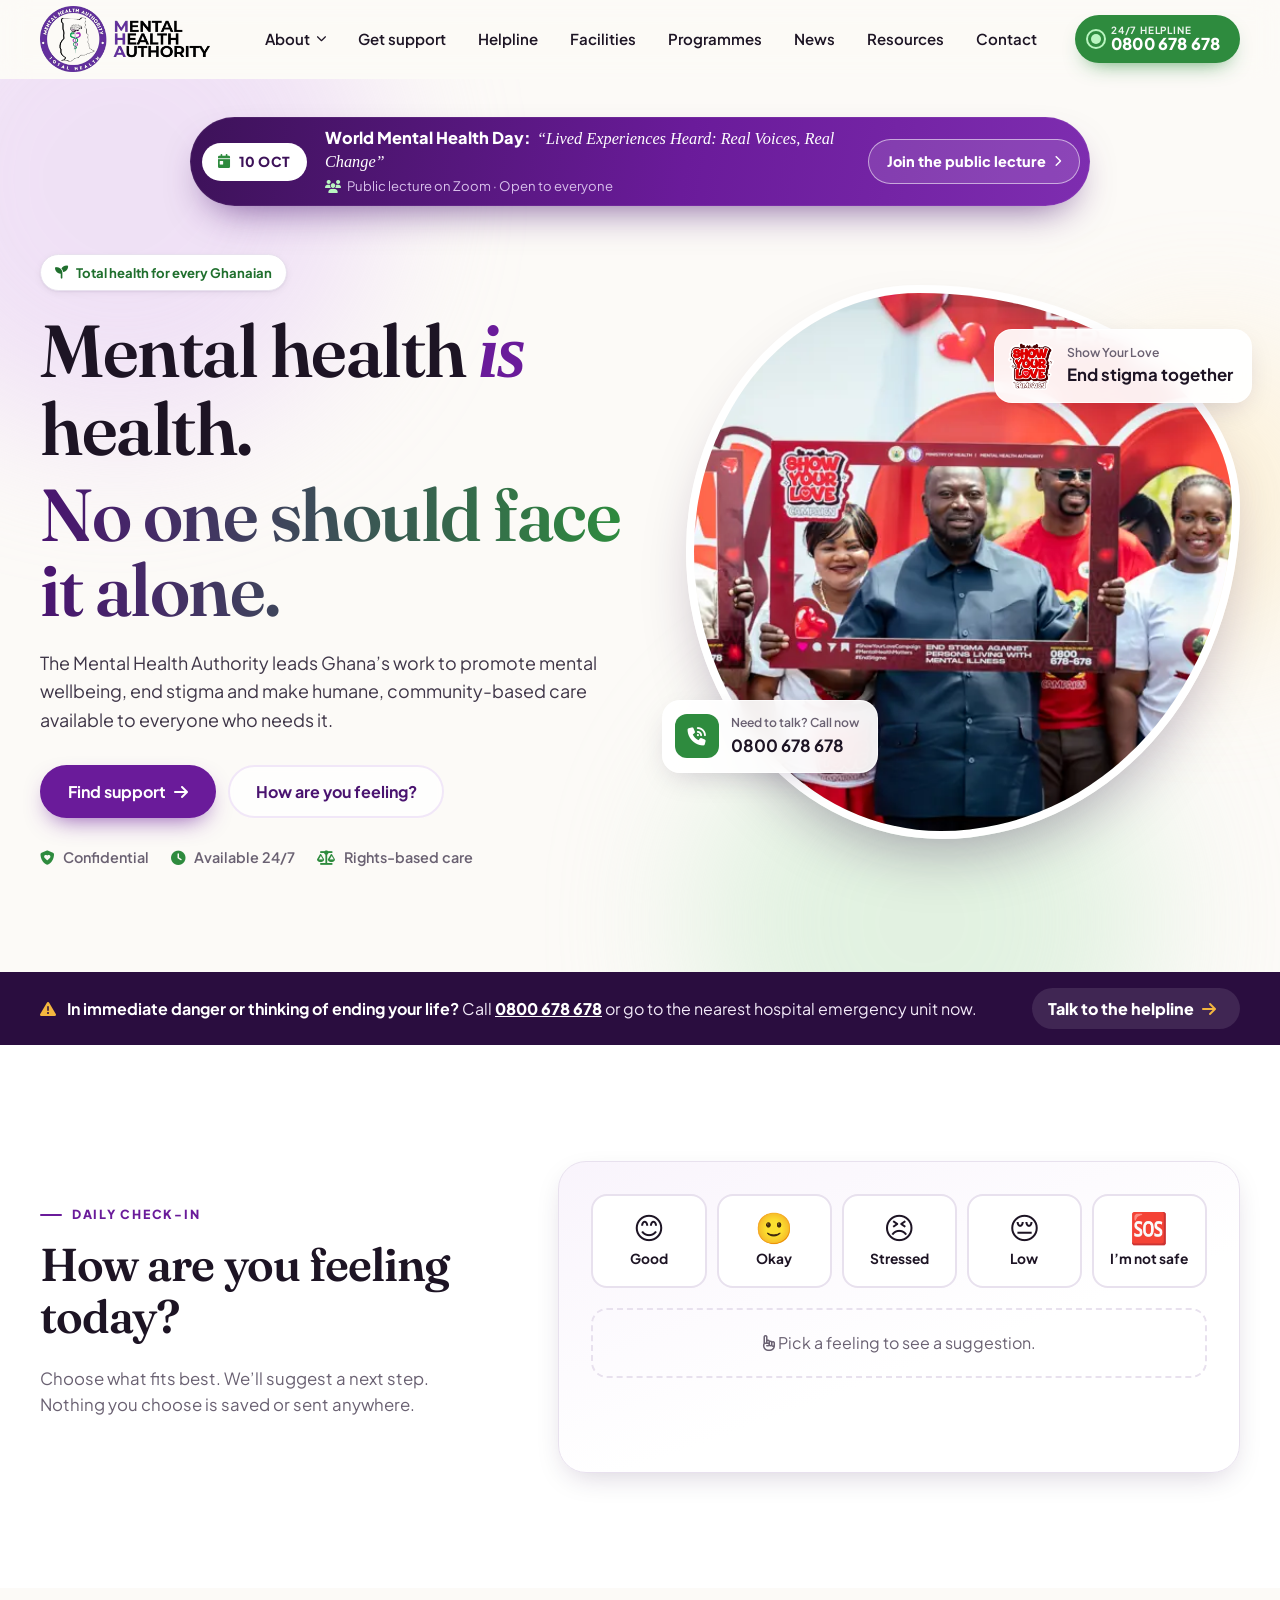
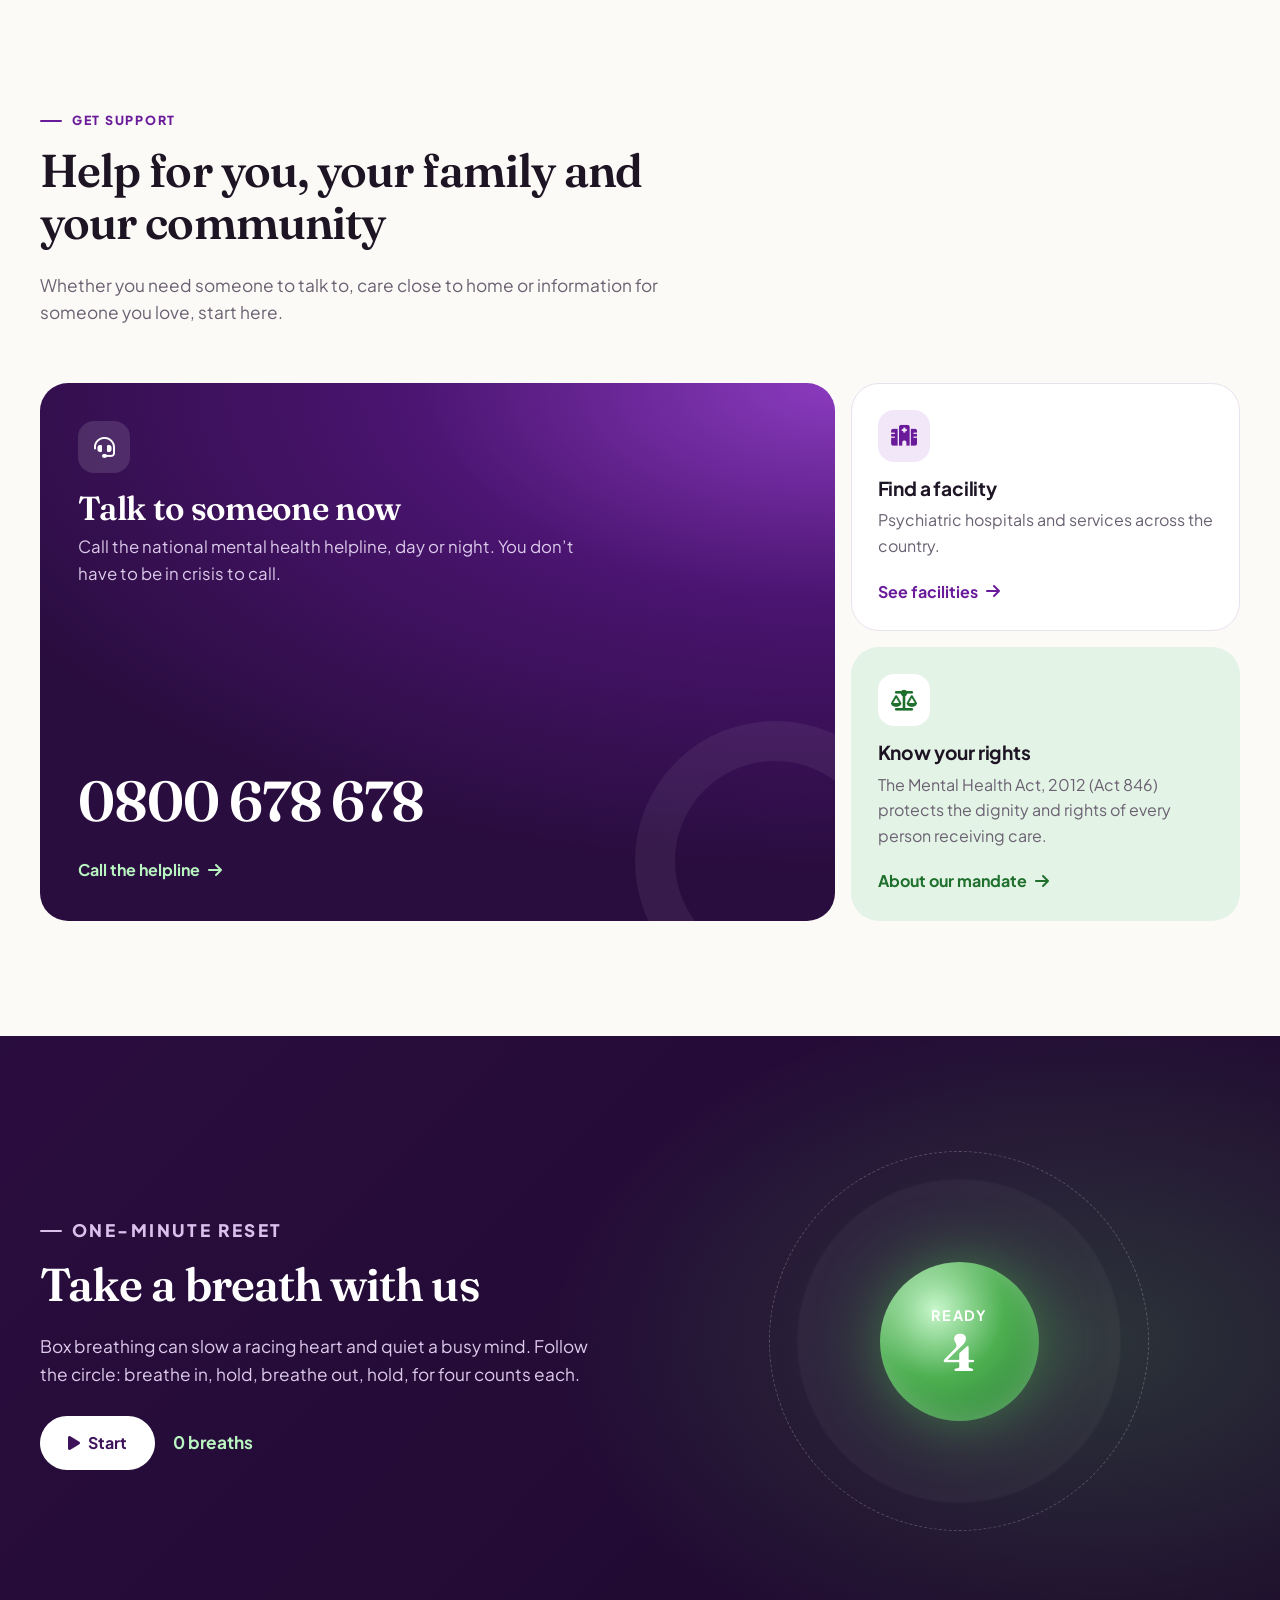
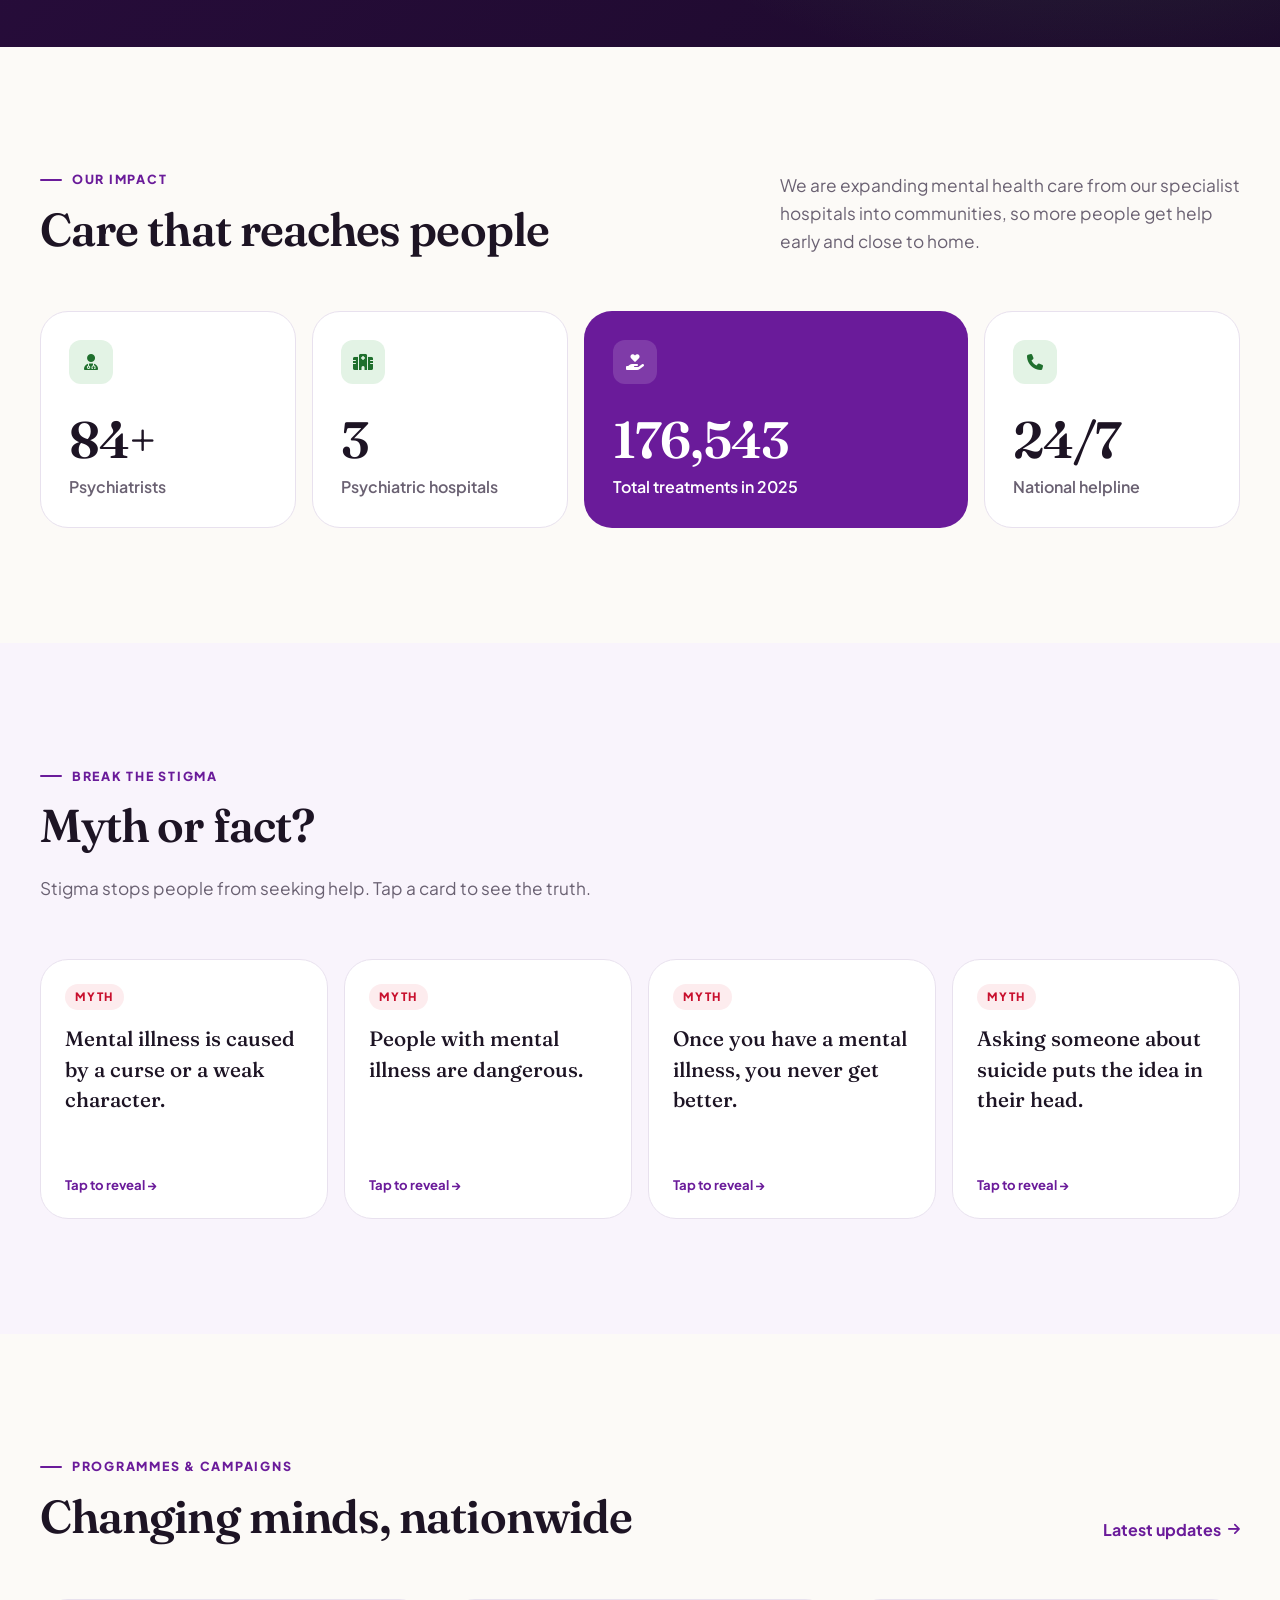
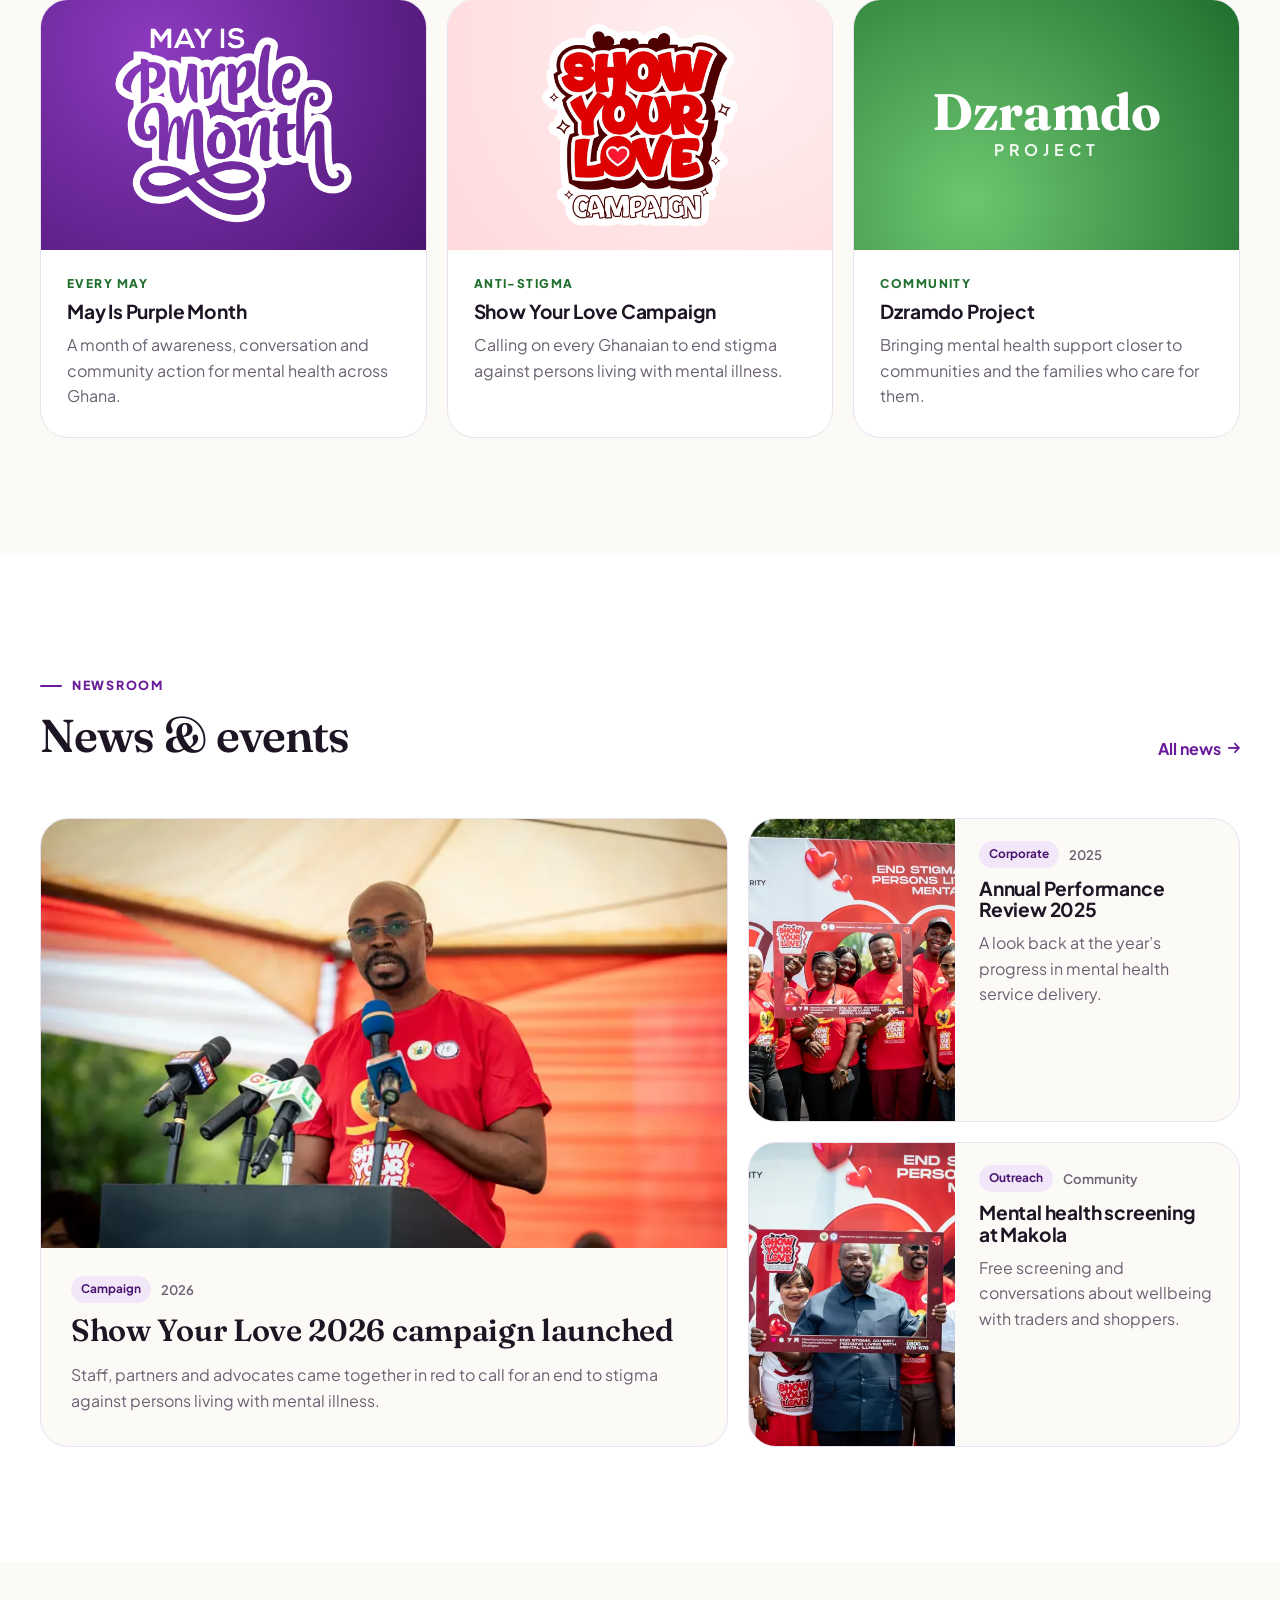
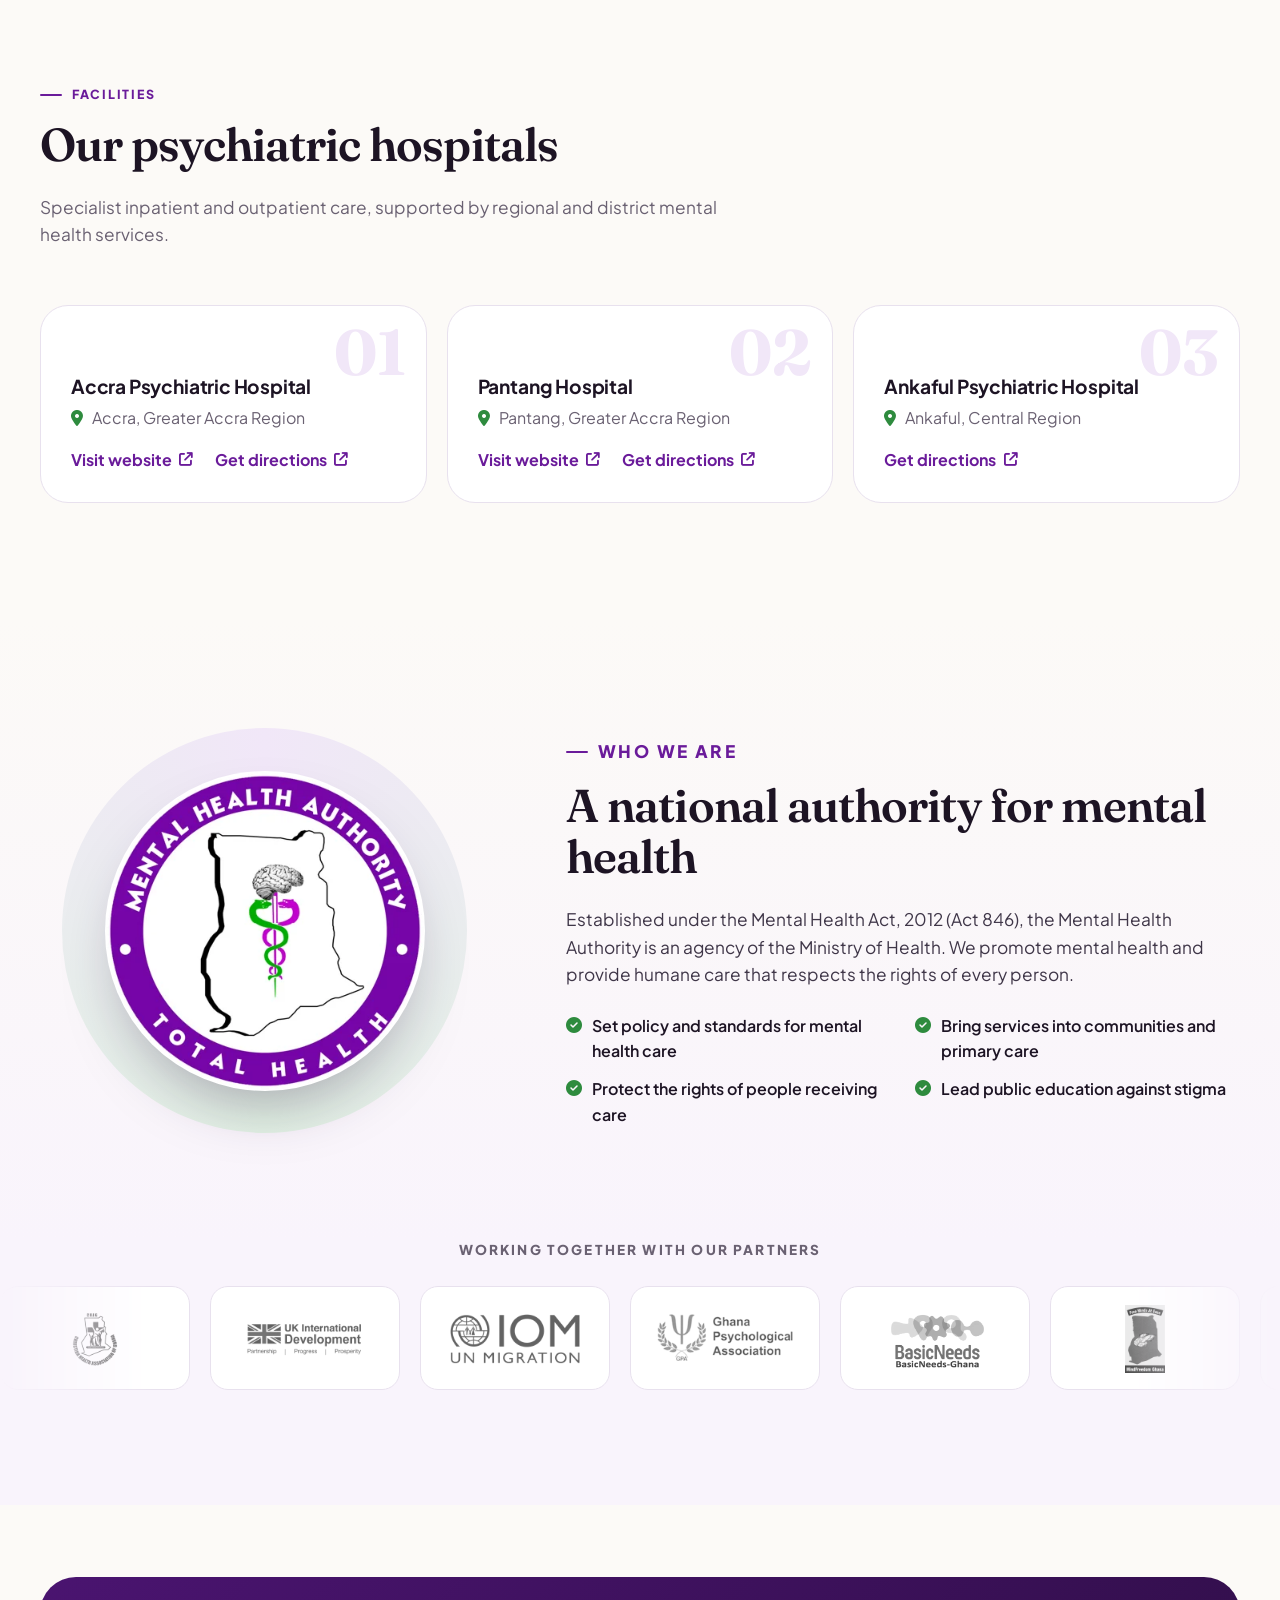
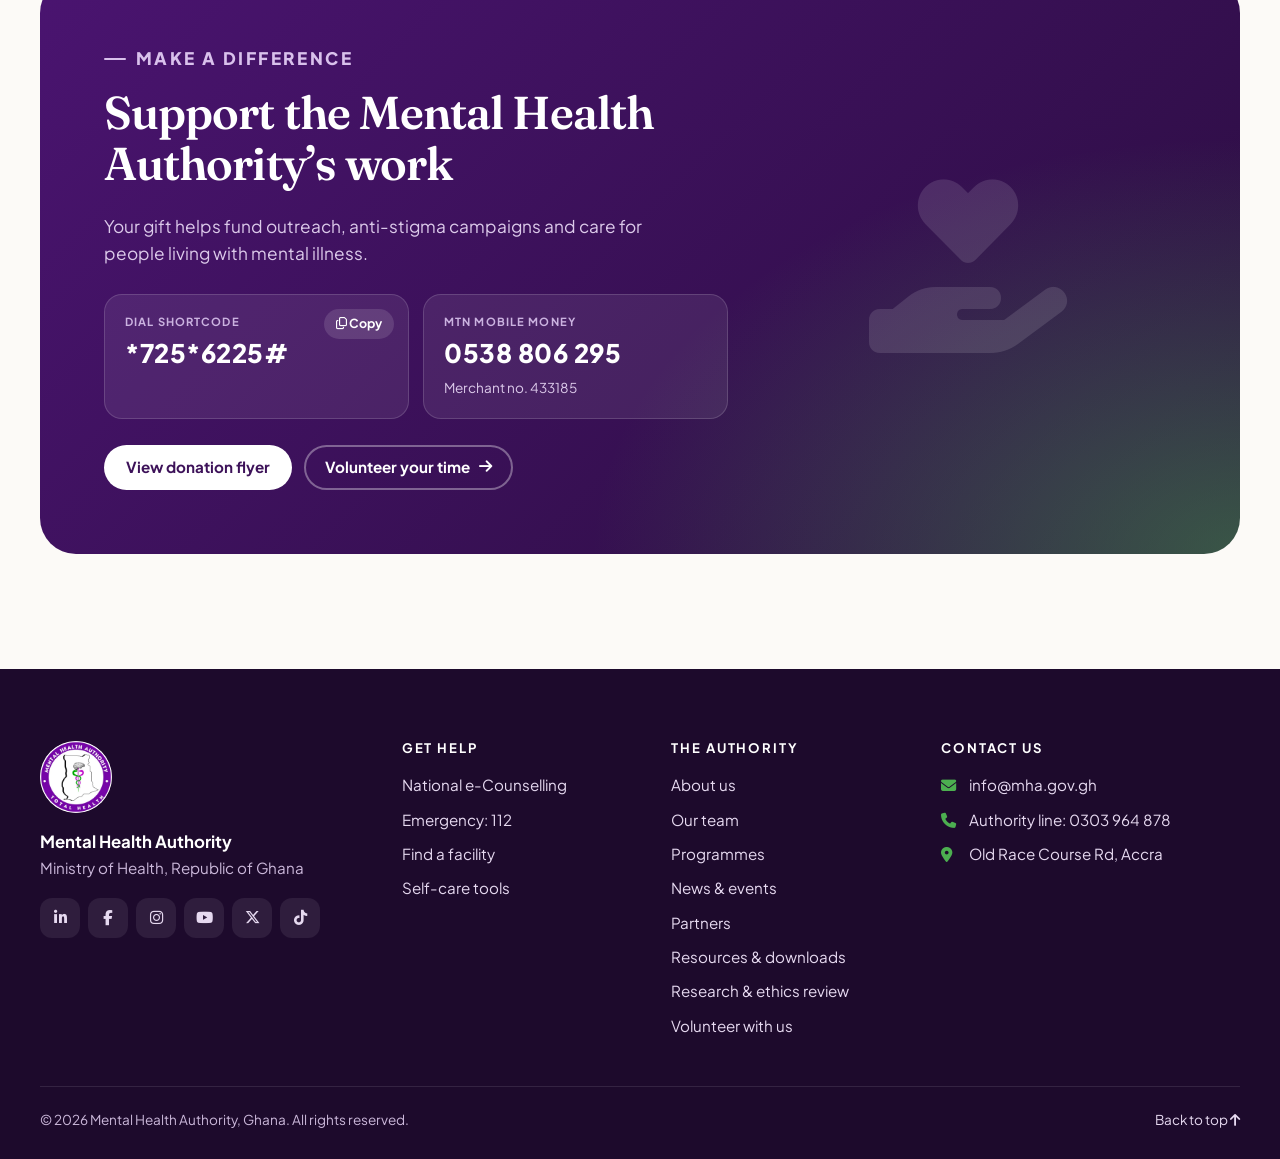
==== commit cfb5db39: "Add Volunteer page with activities, sign-up and volunteer spotlight - New volunteer.html: why volunt" ====
--- a/index.html
+++ b/index.html
@@ -44,6 +44,7 @@
               <li><a href="#about"><i class="fa-solid fa-landmark" aria-hidden="true"></i><span><strong>Roles &amp; Functions</strong><small>Our mandate under Act 846</small></span></a></li>
               <li><a href="team.html"><i class="fa-solid fa-people-group" aria-hidden="true"></i><span><strong>Our Team</strong><small>Leadership, departments and units</small></span></a></li>
               <li><a href="research.html"><i class="fa-solid fa-microscope" aria-hidden="true"></i><span><strong>Research &amp; Ethics</strong><small>Research support and ethical review (IRB)</small></span></a></li>
+              <li><a href="volunteer.html"><i class="fa-solid fa-hand-holding-heart" aria-hidden="true"></i><span><strong>Volunteer</strong><small>Join our volunteer pool</small></span></a></li>
               <li><a href="#partners"><i class="fa-solid fa-handshake" aria-hidden="true"></i><span><strong>Health Partners</strong><small>Who we work with</small></span></a></li>
             </ul>
           </li>
@@ -473,7 +474,10 @@
                 <span class="way-sub">Merchant no. 433185</span>
               </div>
             </div>
-            <button type="button" class="btn btn-light" id="openDonate" aria-haspopup="dialog">View donation flyer</button>
+            <div class="donate-actions">
+              <button type="button" class="btn btn-light" id="openDonate" aria-haspopup="dialog">View donation flyer</button>
+              <a class="btn btn-outline-light" href="volunteer.html">Volunteer your time <i class="fa-solid fa-arrow-right" aria-hidden="true"></i></a>
+            </div>
           </div>
           <div class="donate-art" aria-hidden="true">
             <i class="fa-solid fa-hand-holding-heart"></i>
@@ -517,6 +521,7 @@
           <li><a href="#partners">Partners</a></li>
           <li><a href="resources.html">Resources &amp; downloads</a></li>
           <li><a href="research.html">Research &amp; ethics review</a></li>
+          <li><a href="volunteer.html">Volunteer with us</a></li>
         </ul>
       </div>
       <div>
--- a/assets/css/site.css
+++ b/assets/css/site.css
@@ -516,6 +516,7 @@
 .way-sub { font-size: .85rem; }
 .copy-btn { position: absolute; top: 14px; right: 14px; background: rgba(255,255,255,.12); color: #fff; border: 0; border-radius: 999px; padding: 5px 12px; font-size: .78rem; font-weight: 700; }
 .copy-btn:hover { background: rgba(255,255,255,.22); }
+.donate-actions { display: flex; flex-wrap: wrap; gap: 12px; }
 .donate-art { display: grid; place-items: center; font-size: clamp(6rem, 14vw, 11rem); color: rgba(255,255,255,.12); }
 
 /* ---------- Footer ---------- */
@@ -1022,6 +1023,89 @@
   .rs-card, .level, .safe, .ob { padding: 20px; }
 }
 
+/* ---------- Volunteer page ---------- */
+.vl-hero { position: relative; isolation: isolate; overflow: hidden; padding: clamp(36px, 6vw, 80px) 0 clamp(48px, 7vw, 88px); }
+.vl-hero-grid { display: grid; grid-template-columns: 1.1fr .9fr; gap: clamp(28px, 5vw, 64px); align-items: center; }
+.vl-hero h1 { font-size: clamp(2.4rem, 5vw, 3.8rem); line-height: 1.05; margin: 0 0 18px; }
+.vl-hero-photo { position: relative; }
+.vl-hero-photo img { width: 100%; aspect-ratio: 4 / 3; object-fit: cover; border-radius: 32px; border: 8px solid #fff; box-shadow: var(--shadow-lg); }
+.vl-float { left: -20px; bottom: 24px; }
+
+.vl-why { display: grid; grid-template-columns: repeat(4, 1fr); gap: 16px; }
+
+.vl-activities { background: var(--purple-50); }
+.act-list { list-style: none; margin: 0; padding: 0; display: grid; gap: 14px; }
+.act { display: grid; grid-template-columns: 96px 1fr auto; gap: 24px; align-items: center; padding: 22px 26px 22px 22px; border-radius: var(--radius-lg); background: var(--surface); border: 1px solid var(--line); transition: border-color .3s, box-shadow .3s; }
+.act:hover { border-color: var(--purple-400); box-shadow: var(--shadow); }
+.act[hidden] { display: none; }
+.act-when { width: 96px; height: 96px; border-radius: 22px; display: grid; place-items: center; text-align: center; background: linear-gradient(160deg, var(--purple-600), var(--purple-800)); color: #fff; }
+.act-when span { font-family: var(--font-display); font-size: 1.45rem; font-weight: 600; line-height: 1.05; padding: 0 6px; }
+.act-type { margin: 0 0 2px; font-size: .74rem; font-weight: 800; text-transform: uppercase; letter-spacing: .12em; color: var(--green-700); }
+.act-body h3 { margin: 0 0 6px; font-size: 1.25rem; }
+.act-body > p:not(.act-type):not(.act-roles) { margin: 0 0 10px; color: var(--muted); }
+.act-roles { margin: 0; display: flex; flex-wrap: wrap; gap: 6px; }
+.act-roles span { font-size: .78rem; font-weight: 700; padding: 4px 10px; border-radius: 999px; background: var(--purple-50); color: var(--purple-700); border: 1px solid var(--purple-100); }
+.act-btn { white-space: nowrap; }
+.vl-note { margin: 18px 0 0; color: var(--muted); font-size: .92rem; }
+.vl-note i { color: var(--purple-600); margin-right: 6px; }
+
+.vl-roles { display: grid; grid-template-columns: repeat(3, 1fr); gap: 16px; }
+.vl-role { padding: 26px; border-radius: var(--radius-lg); background: var(--surface); border: 1px solid var(--line); }
+.vl-role i { width: 48px; height: 48px; border-radius: 14px; display: grid; place-items: center; font-size: 1.2rem; background: var(--green-100); color: var(--green-700); }
+.vl-role h3 { margin: 16px 0 6px; }
+.vl-role p { margin: 0; color: var(--muted); }
+
+.lifecycle.vl-steps { grid-template-columns: repeat(5, 1fr); }
+
+.vl-reg-grid { display: grid; grid-template-columns: .85fr 1.15fr; gap: clamp(28px, 5vw, 64px); align-items: start; }
+.checks.vl-asks { grid-template-columns: 1fr; margin-bottom: 20px; }
+.vl-privacy { display: flex; gap: 10px; padding: 16px 18px; border-radius: var(--radius); background: var(--green-100); color: var(--body); font-size: .92rem; }
+.vl-privacy i { color: var(--green-700); margin-top: 4px; }
+.vl-form { border-radius: var(--radius-lg); background: var(--surface); border: 1px solid var(--line); box-shadow: var(--shadow); overflow: hidden; }
+.vl-form iframe { display: block; width: 100%; height: 1100px; border: 0; }
+.vl-form-open { display: block; padding: 14px 20px; text-align: center; font-weight: 700; border-top: 1px solid var(--line); text-decoration: none; }
+.vl-form-soon { padding: clamp(24px, 4vw, 40px); }
+.vl-form-soon h3 { font-family: var(--font-display); font-size: 1.6rem; font-weight: 600; margin: 8px 0 10px; }
+.vl-form-chosen { margin: 0; padding: 12px 20px; background: var(--purple-50); border-bottom: 1px solid var(--line); font-weight: 700; color: var(--purple-800); }
+
+.vl-spotlight { background: var(--surface); }
+.spot-grid { display: grid; grid-template-columns: repeat(3, 1fr); gap: 20px; }
+.spot { display: flex; flex-direction: column; align-items: center; text-align: center; padding: 32px 26px; border-radius: var(--radius-lg); background: var(--bg); border: 1px solid var(--line); }
+.spot .headshot { width: 132px; margin-bottom: 16px; }
+.spot h3 { margin: 0 0 4px; font-size: 1.15rem; }
+.spot-meta { margin: 0 0 12px; font-size: .8rem; font-weight: 800; text-transform: uppercase; letter-spacing: .08em; color: var(--green-700); }
+.spot-bio { margin: 0 0 14px; }
+.spot-quote { margin: auto 0 0; padding: 14px 16px; border-radius: var(--radius); background: var(--purple-50); font-family: var(--font-display); font-style: italic; font-size: 1.02rem; }
+
+@media (max-width: 1080px) {
+  .vl-why { grid-template-columns: 1fr 1fr; }
+  .lifecycle.vl-steps { grid-template-columns: repeat(3, 1fr); row-gap: 28px; }
+}
+@media (max-width: 900px) {
+  .vl-hero-grid, .vl-reg-grid { grid-template-columns: 1fr; }
+  .vl-hero-photo { max-width: 560px; }
+  .vl-roles, .spot-grid { grid-template-columns: 1fr 1fr; }
+  .act { grid-template-columns: 80px 1fr; }
+  .act-when { width: 80px; height: 80px; }
+  .act-btn { grid-column: 1 / -1; }
+}
+@media (max-width: 640px) {
+  .vl-hero { padding: 28px 0 40px; }
+  .vl-hero h1 { font-size: 2.2rem; }
+  .vl-hero .hero-ctas .btn { flex: 1 1 100%; }
+  .vl-float { left: 8px; bottom: 12px; }
+  .vl-why, .vl-roles, .spot-grid { grid-template-columns: 1fr; gap: 12px; }
+  .lifecycle.vl-steps { grid-template-columns: 1fr; }
+  .act { grid-template-columns: 64px 1fr; gap: 14px; padding: 16px; }
+  .act-when { width: 64px; height: 64px; border-radius: 16px; }
+  .act-when span { font-size: 1.05rem; }
+  .act-btn { width: 100%; }
+  .vl-activities .filters { flex-wrap: nowrap; overflow-x: auto; margin: 0 calc(-1 * var(--gutter)); padding: 2px var(--gutter); scrollbar-width: none; }
+  .vl-activities .filters .filter { flex: none; }
+  .vl-form iframe { height: 1300px; }
+  .spot { padding: 24px 20px; }
+}
+
 /* ---------- Reveal ---------- */
 .js .reveal { opacity: 0; transform: translateY(24px); transition: opacity .8s var(--ease), transform .8s var(--ease); }
 .js .reveal.is-in { opacity: 1; transform: none; }
@@ -1142,7 +1226,7 @@
   .marquee-track img { max-height: 52px; }
   .donate-card { padding: 26px 20px; border-radius: 26px; }
   .way strong { font-size: 1.35rem; }
-  #openDonate { width: 100%; }
+  #openDonate, .donate-actions .btn { width: 100%; }
 
   /* Footer: link lists side by side */
   .site-footer { padding-top: 48px; }
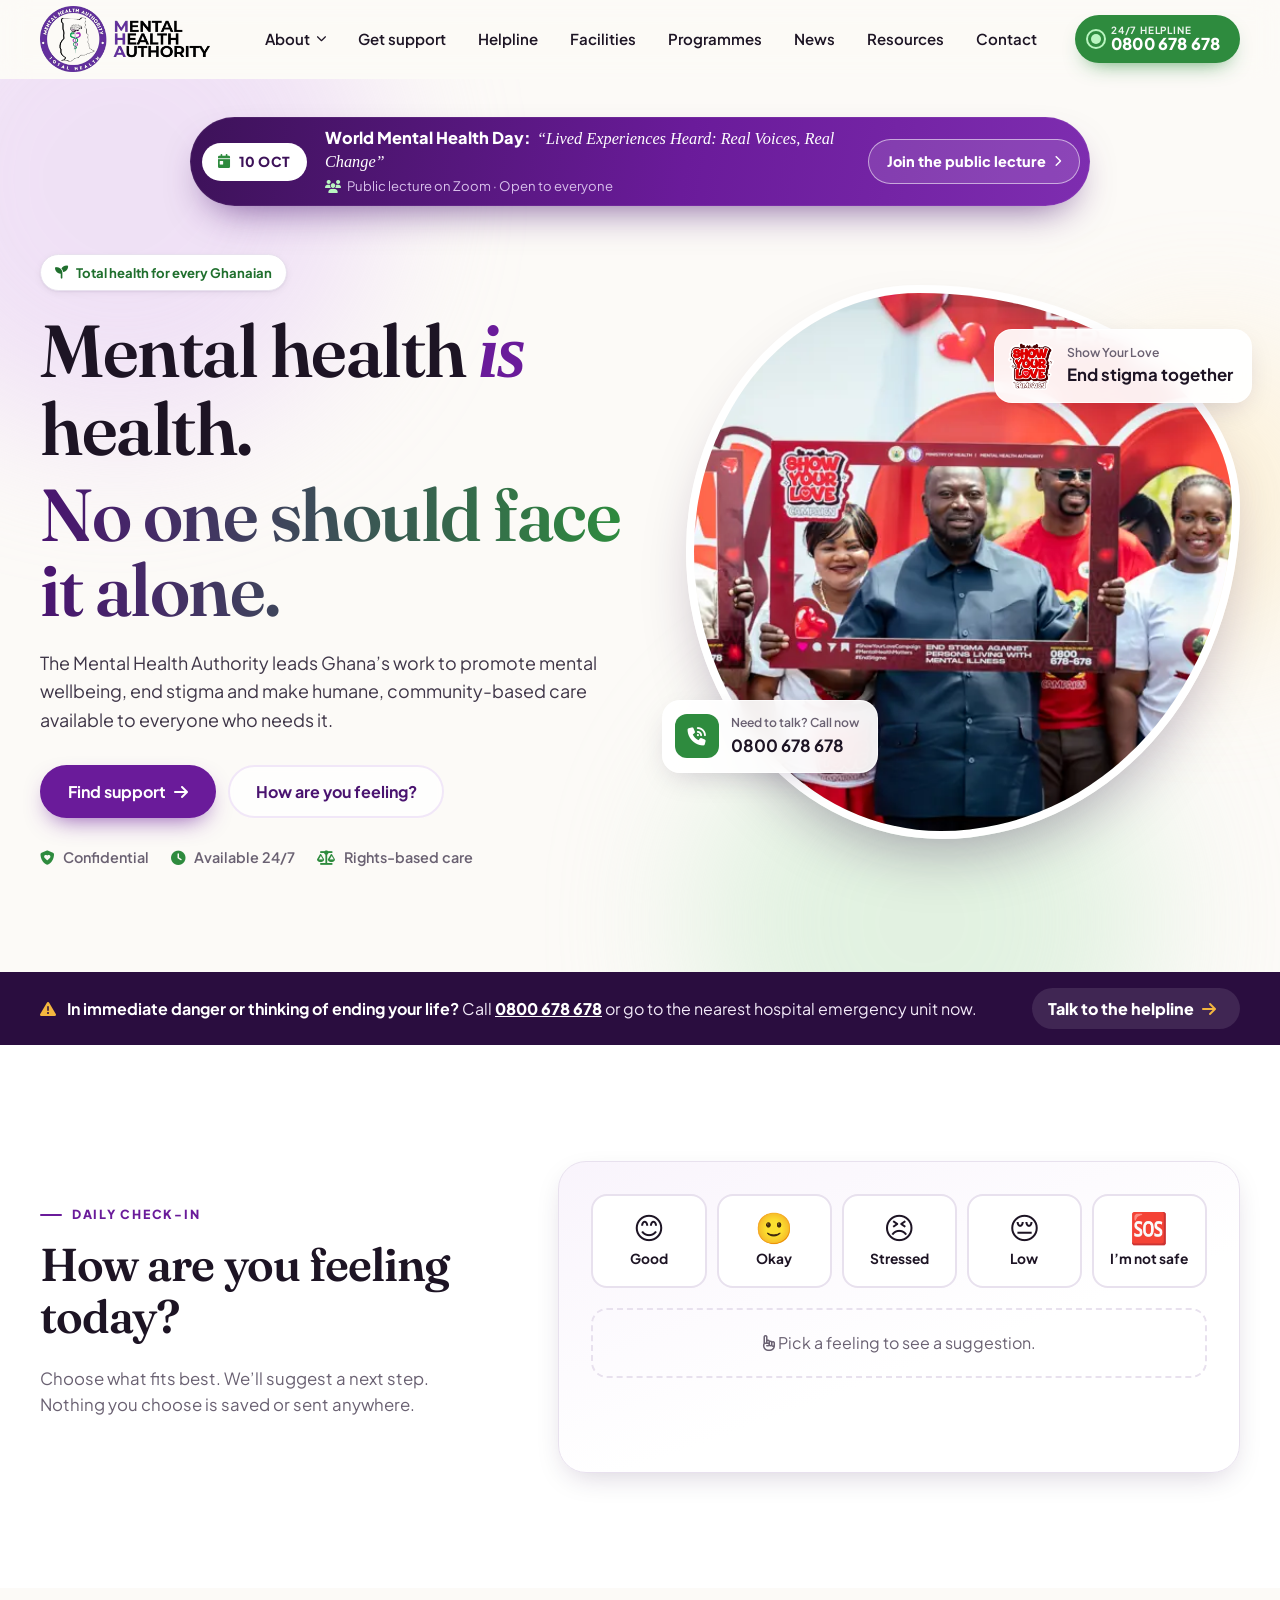
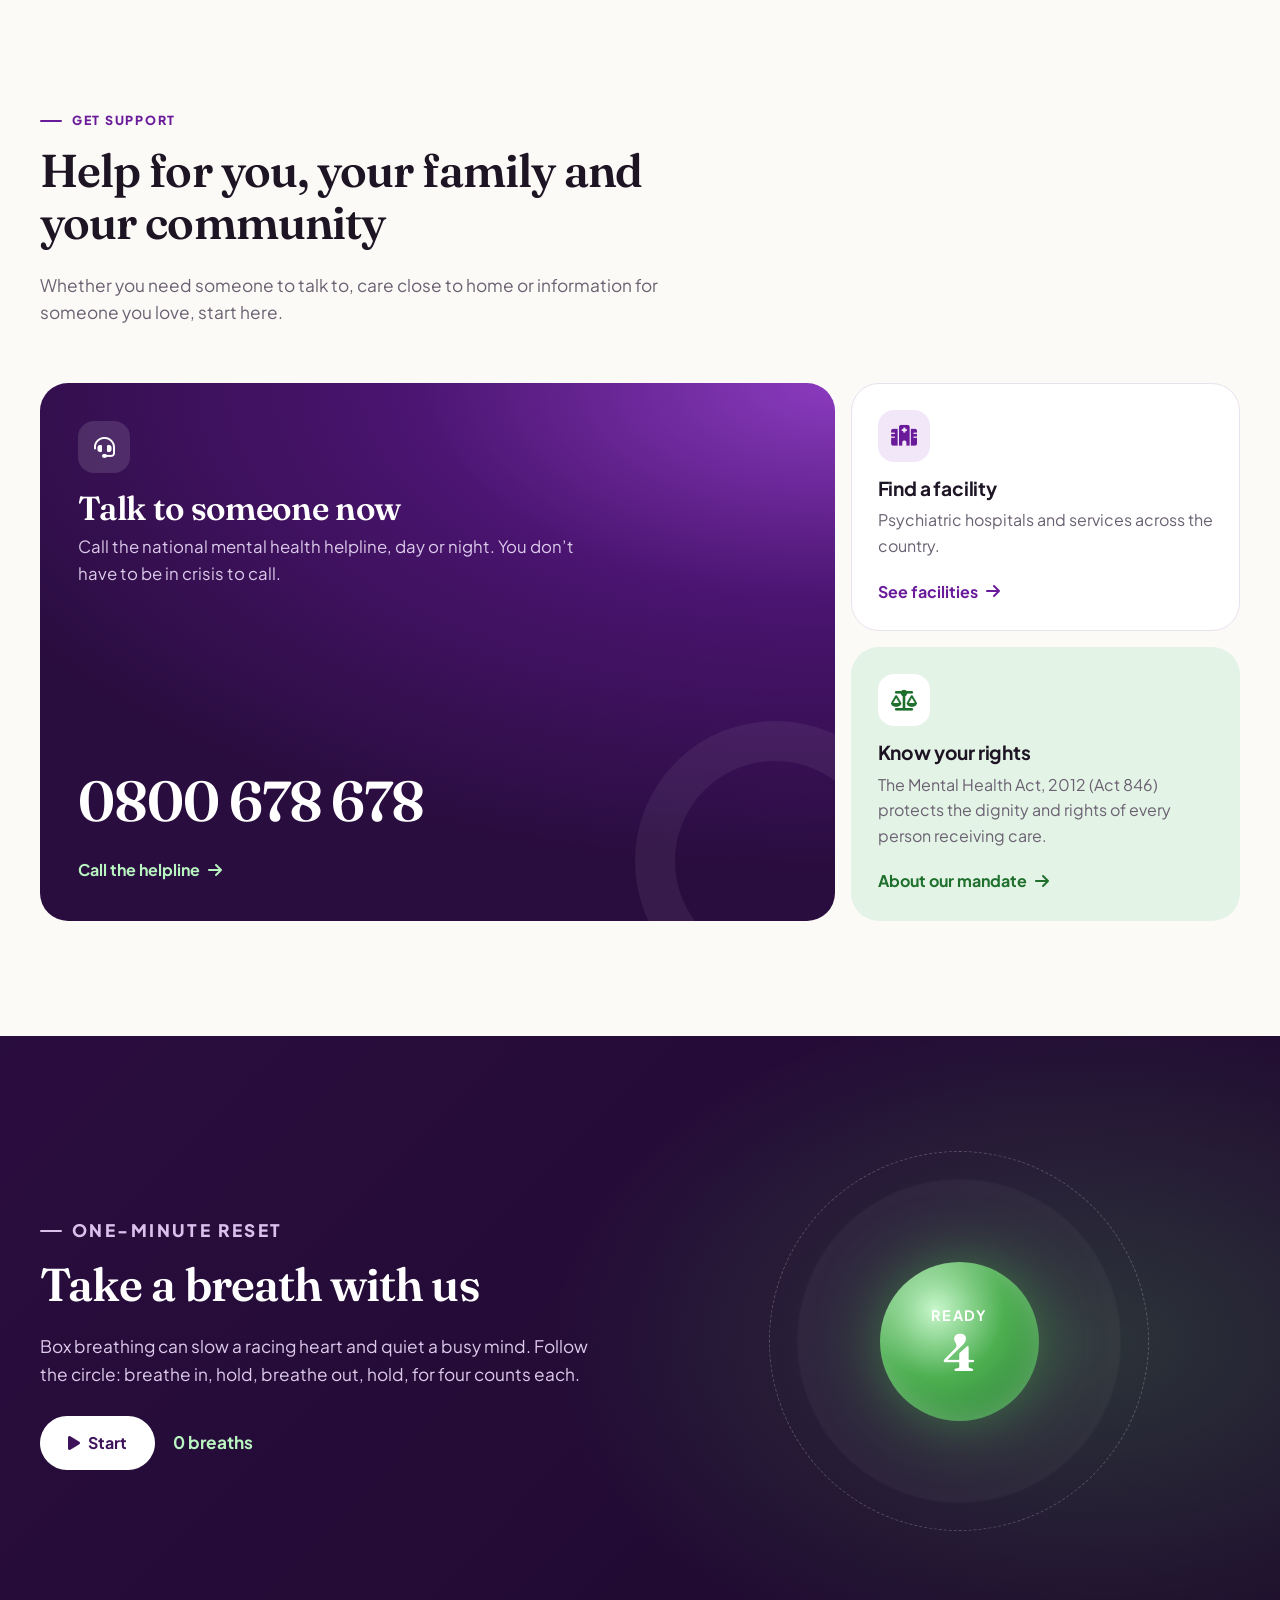
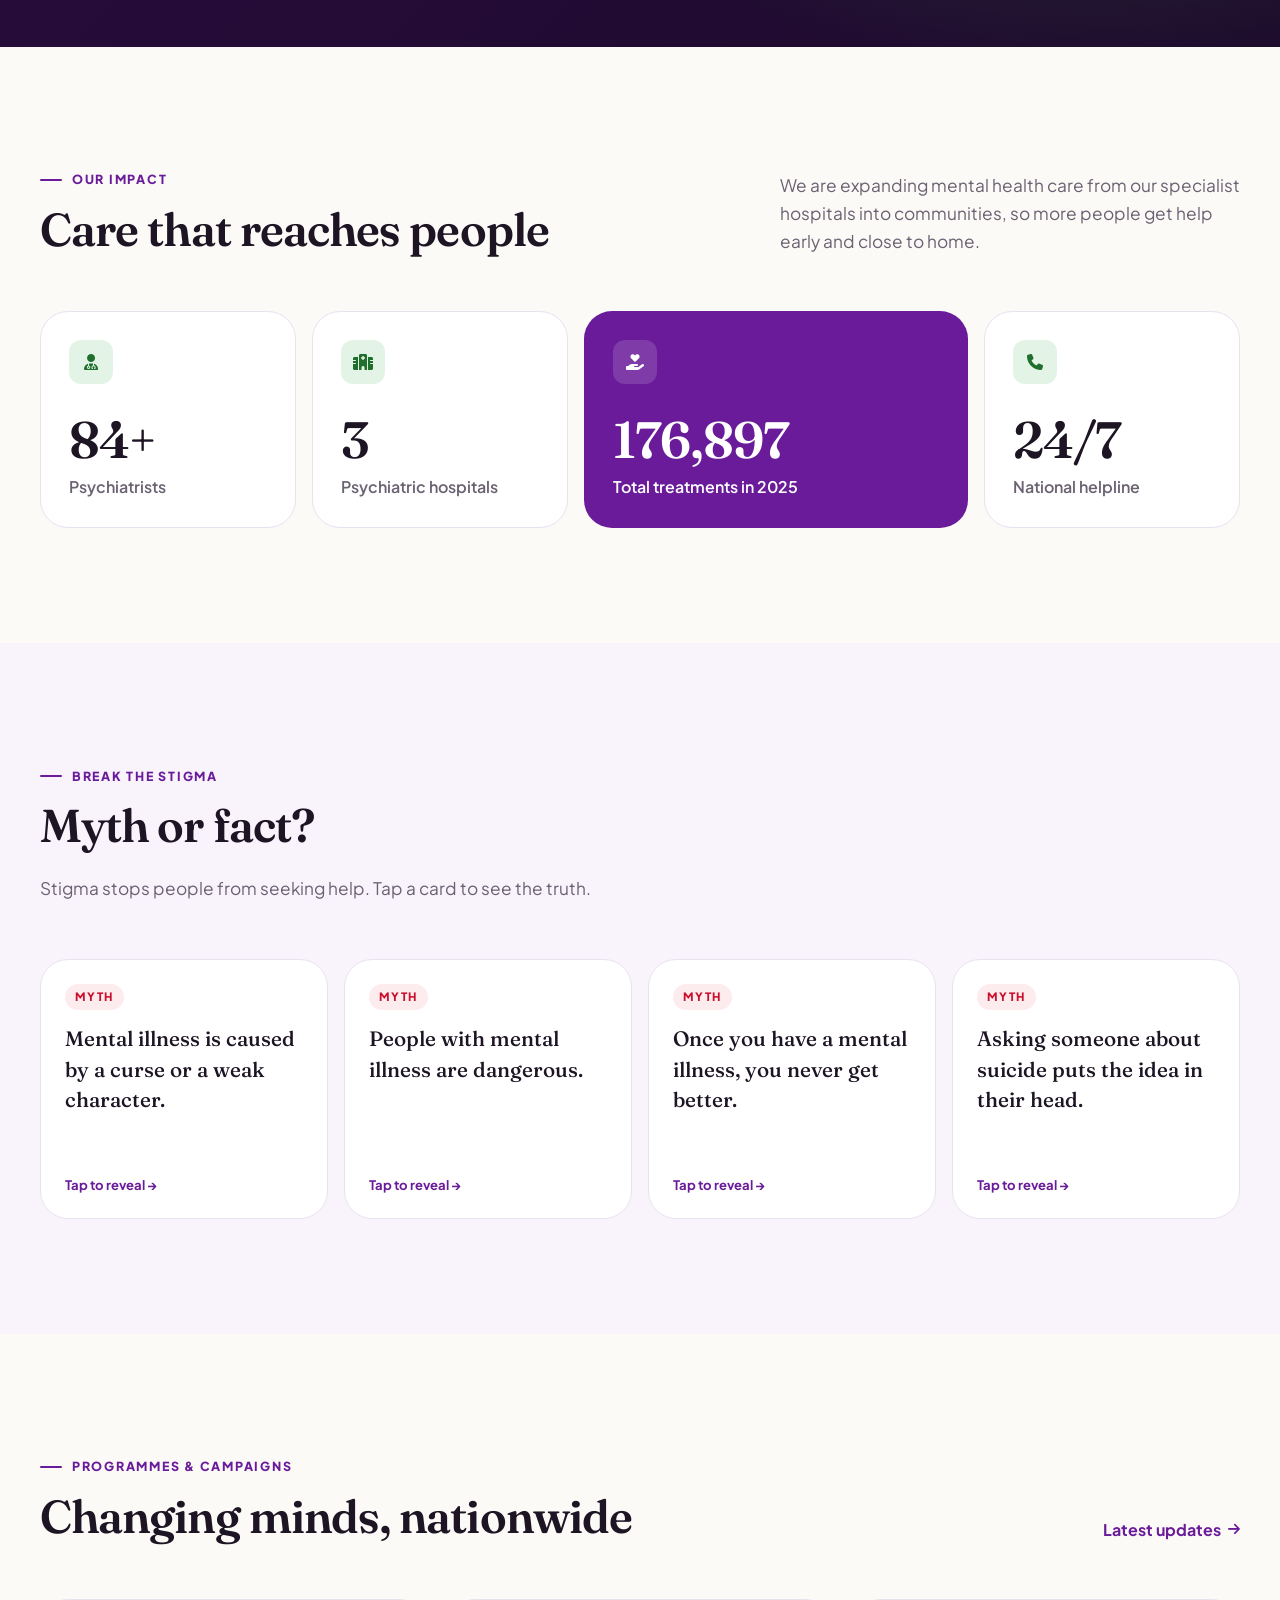
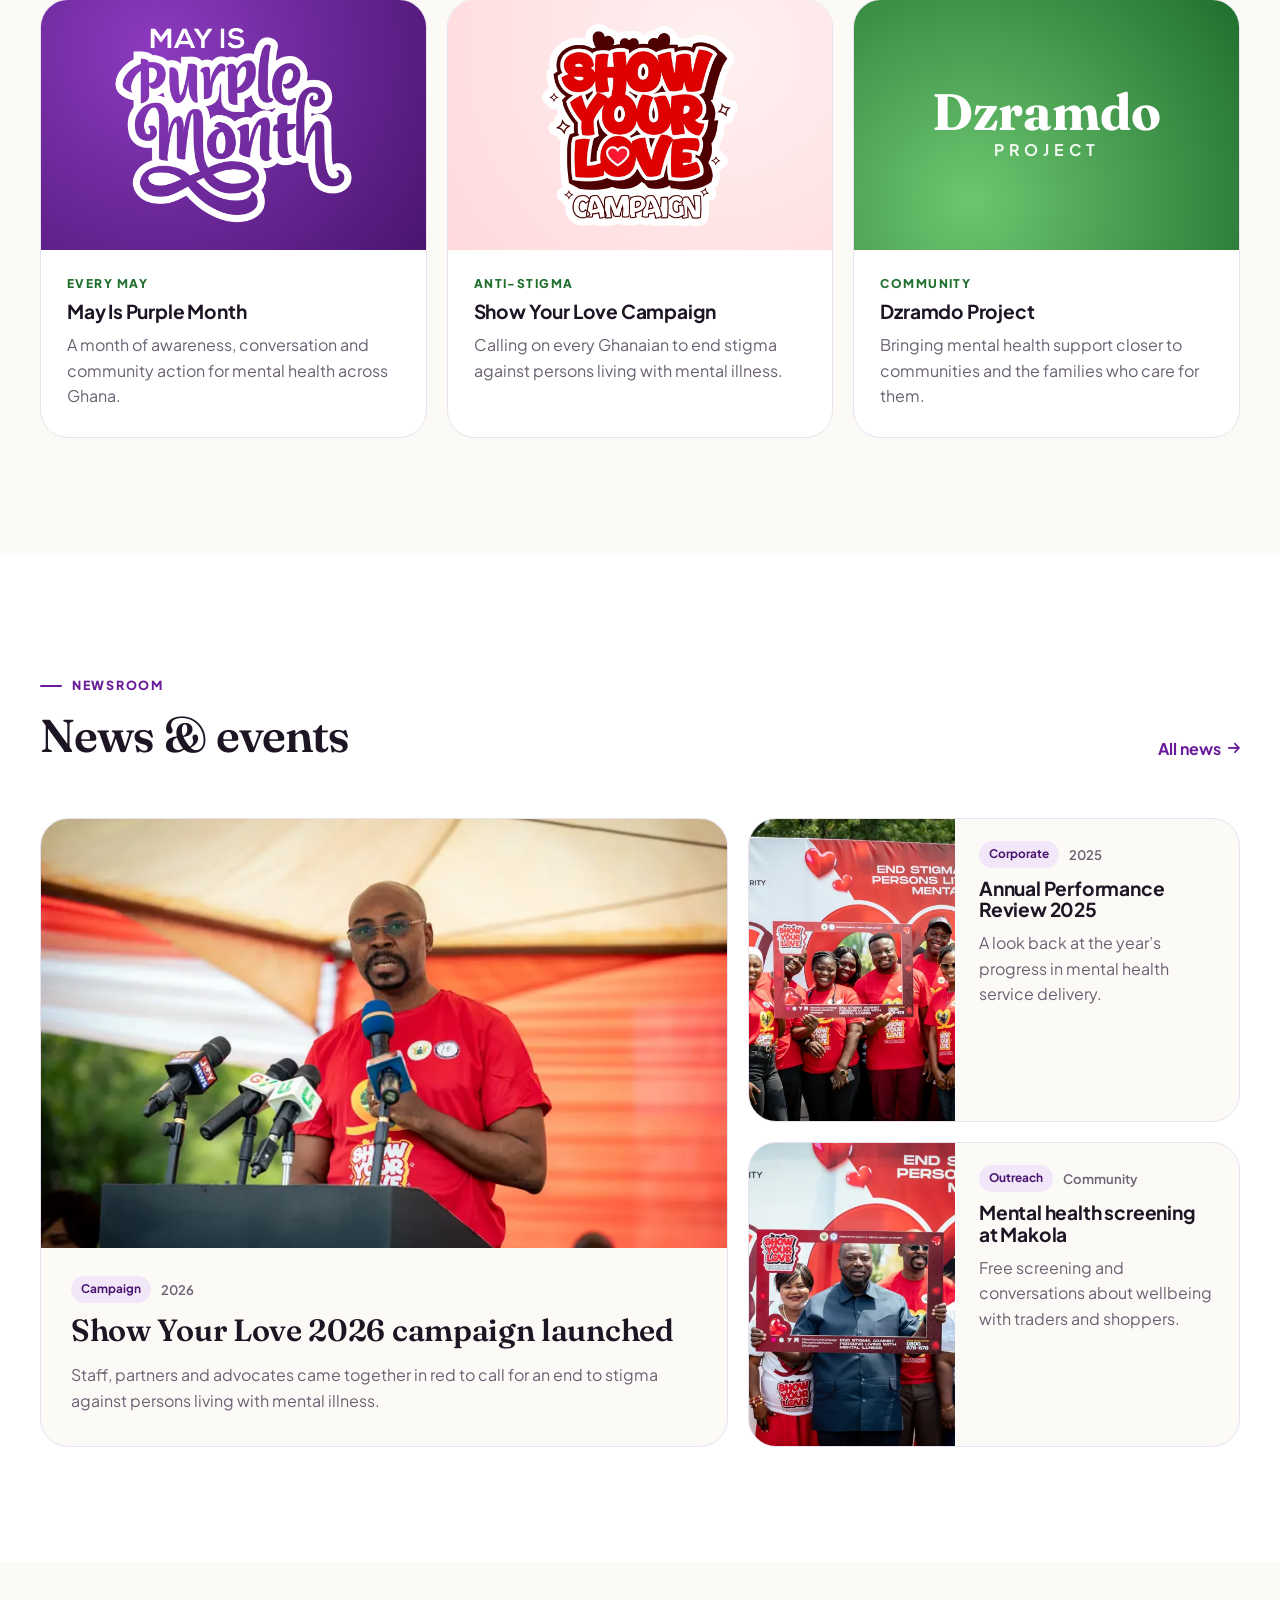
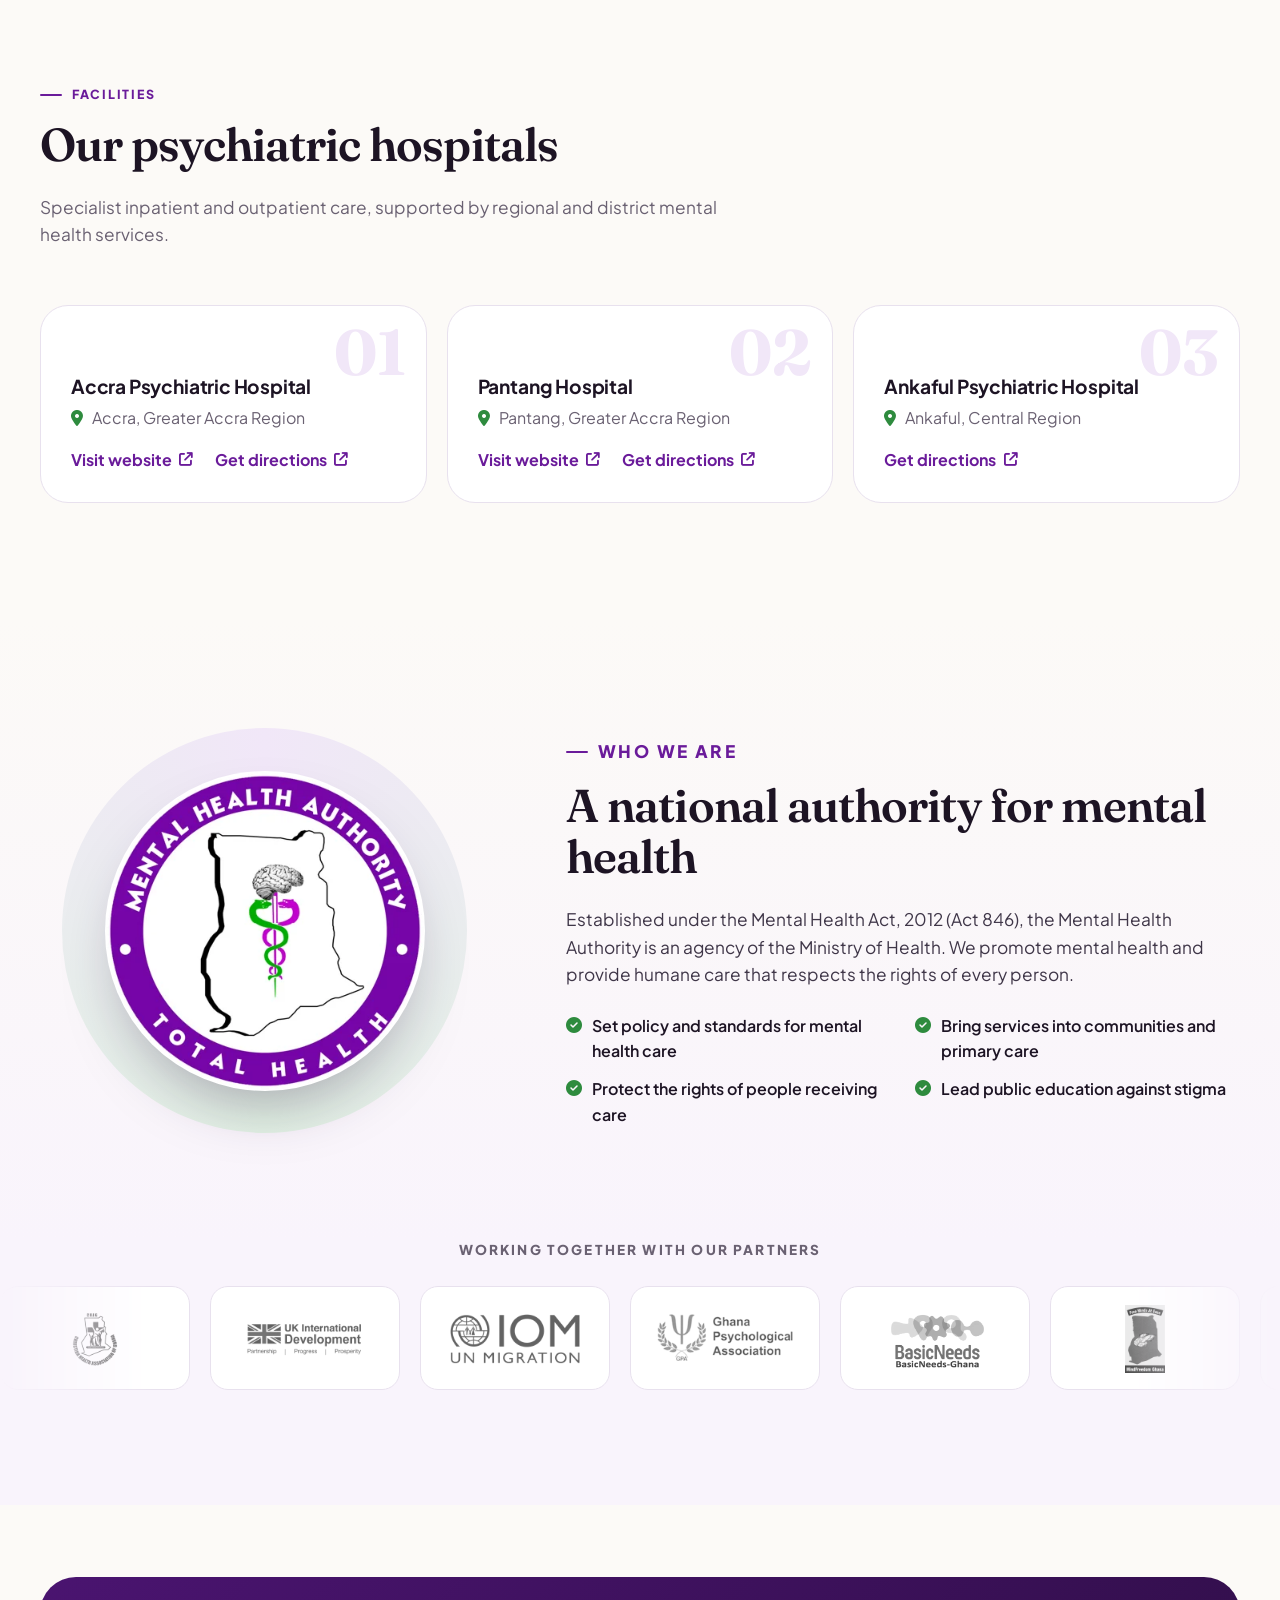
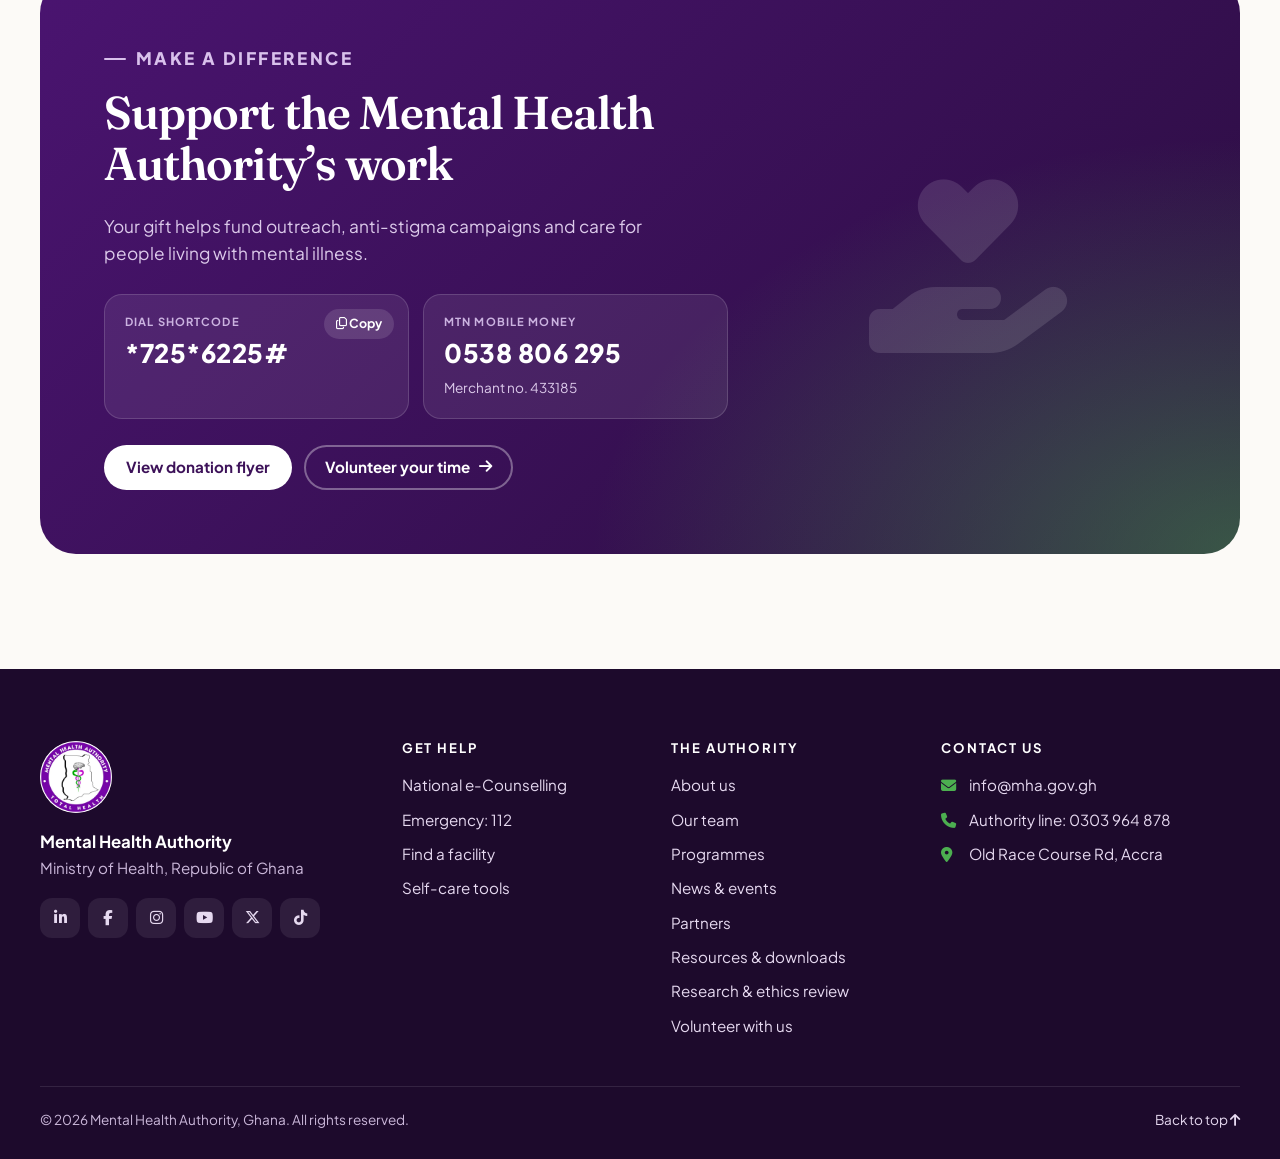
==== commit e2aa045a: "Connect the volunteer Google Form; version asset links - Embed the "Volunteering form" Google Form o" ====
--- a/index.html
+++ b/index.html
@@ -22,7 +22,7 @@
   <link rel="stylesheet" href="https://cdnjs.cloudflare.com/ajax/libs/font-awesome/6.5.1/css/all.min.css"
     integrity="sha512-DTOQO9RWCH3ppGqcWaEA1BIZOC6xxalwEsw9c2QQeAIftl+Vegovlnee1c9QX4TctnWMn13TZye+giMm8e2LwA=="
     crossorigin="anonymous" referrerpolicy="no-referrer" />
-  <link rel="stylesheet" href="assets/css/site.css" />
+  <link rel="stylesheet" href="assets/css/site.css?v=2026-10-08" />
 </head>
 <body>
   <a class="skip-link" href="#main">Skip to main content</a>
@@ -550,6 +550,6 @@
     <img src="assets/img/donate-flyer.webp" alt="Make a difference by supporting the Mental Health Authority. Donate via shortcode *725*6225# or MTN Mobile Money 0538806295, merchant number 433185." loading="lazy" />
   </dialog>
 
-  <script src="assets/js/site.js" defer></script>
+  <script src="assets/js/site.js?v=2026-10-08" defer></script>
 </body>
 </html>
--- a/assets/css/site.css
+++ b/assets/css/site.css
@@ -1062,7 +1062,7 @@
 .vl-privacy { display: flex; gap: 10px; padding: 16px 18px; border-radius: var(--radius); background: var(--green-100); color: var(--body); font-size: .92rem; }
 .vl-privacy i { color: var(--green-700); margin-top: 4px; }
 .vl-form { border-radius: var(--radius-lg); background: var(--surface); border: 1px solid var(--line); box-shadow: var(--shadow); overflow: hidden; }
-.vl-form iframe { display: block; width: 100%; height: 1100px; border: 0; }
+.vl-form iframe { display: block; width: 100%; height: 2600px; border: 0; }
 .vl-form-open { display: block; padding: 14px 20px; text-align: center; font-weight: 700; border-top: 1px solid var(--line); text-decoration: none; }
 .vl-form-soon { padding: clamp(24px, 4vw, 40px); }
 .vl-form-soon h3 { font-family: var(--font-display); font-size: 1.6rem; font-weight: 600; margin: 8px 0 10px; }
@@ -1102,7 +1102,7 @@
   .act-btn { width: 100%; }
   .vl-activities .filters { flex-wrap: nowrap; overflow-x: auto; margin: 0 calc(-1 * var(--gutter)); padding: 2px var(--gutter); scrollbar-width: none; }
   .vl-activities .filters .filter { flex: none; }
-  .vl-form iframe { height: 1300px; }
+  .vl-form iframe { height: 3100px; }
   .spot { padding: 24px 20px; }
 }
 
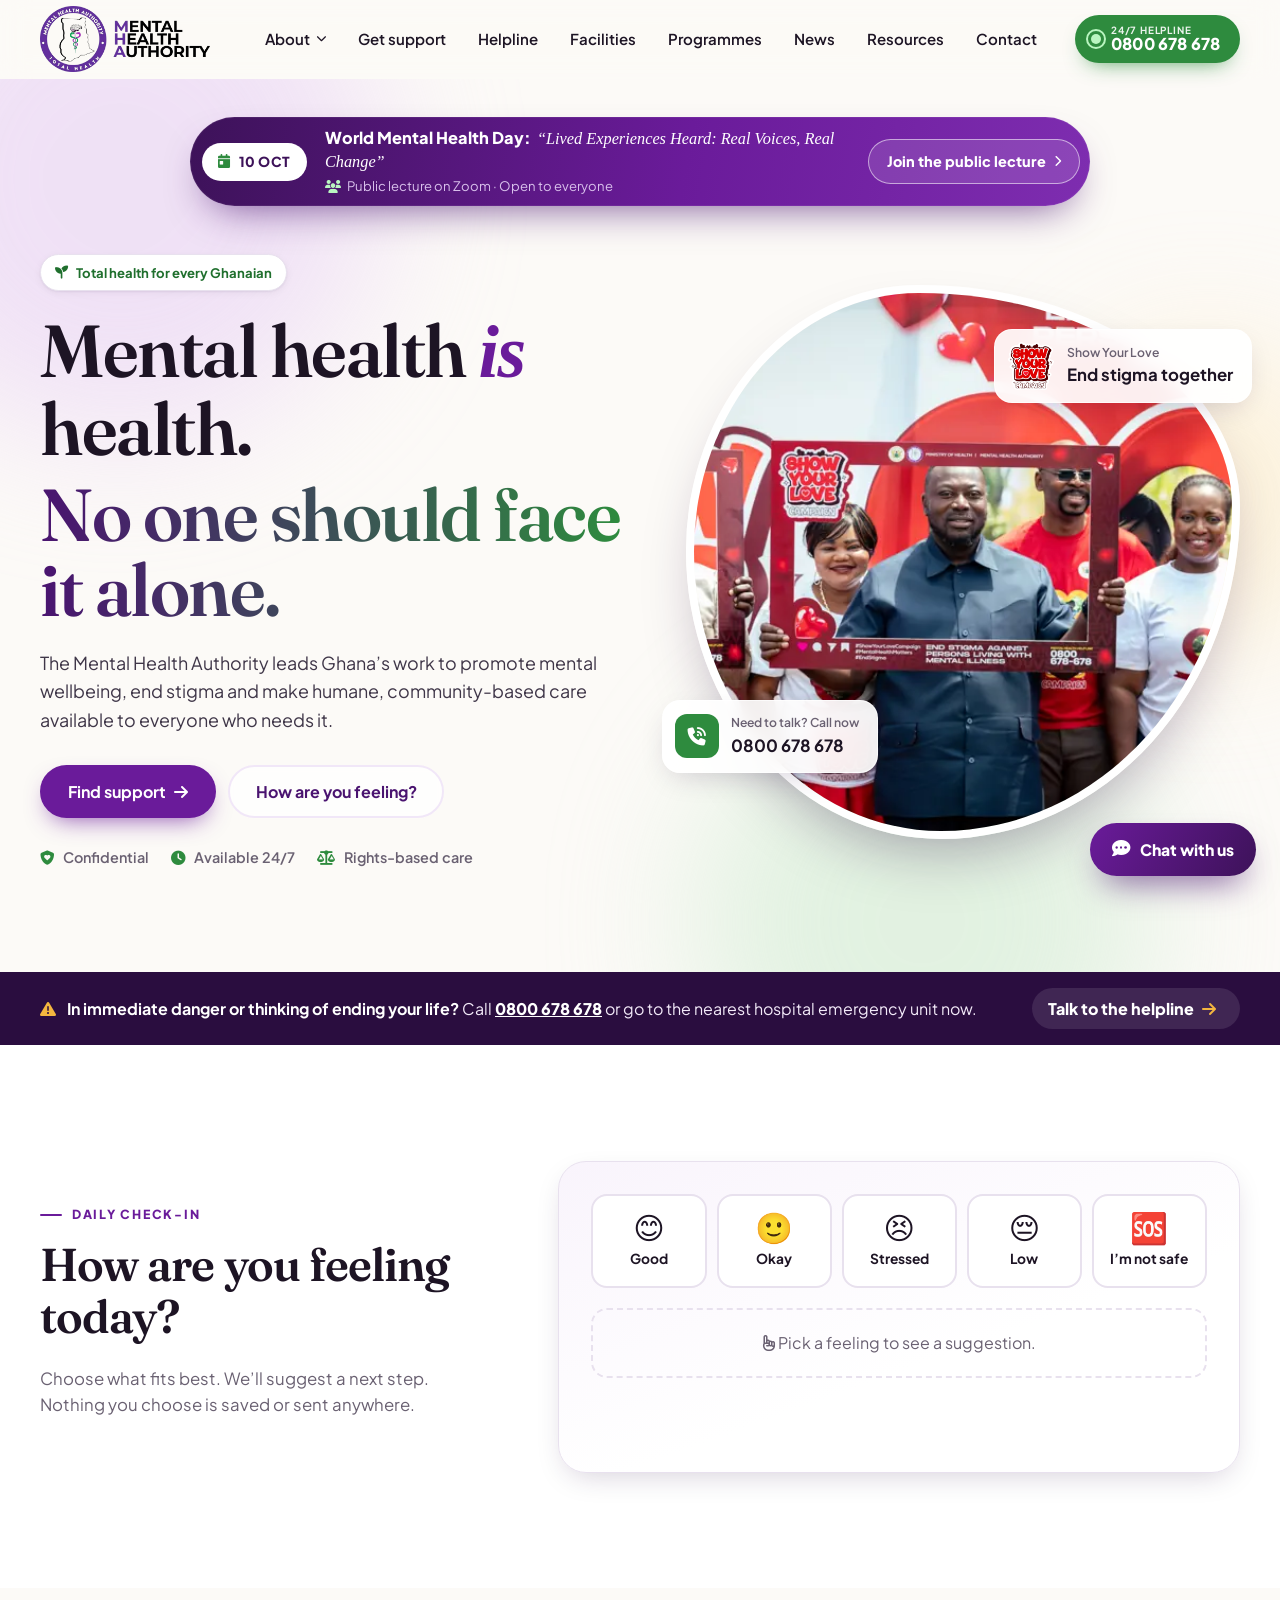
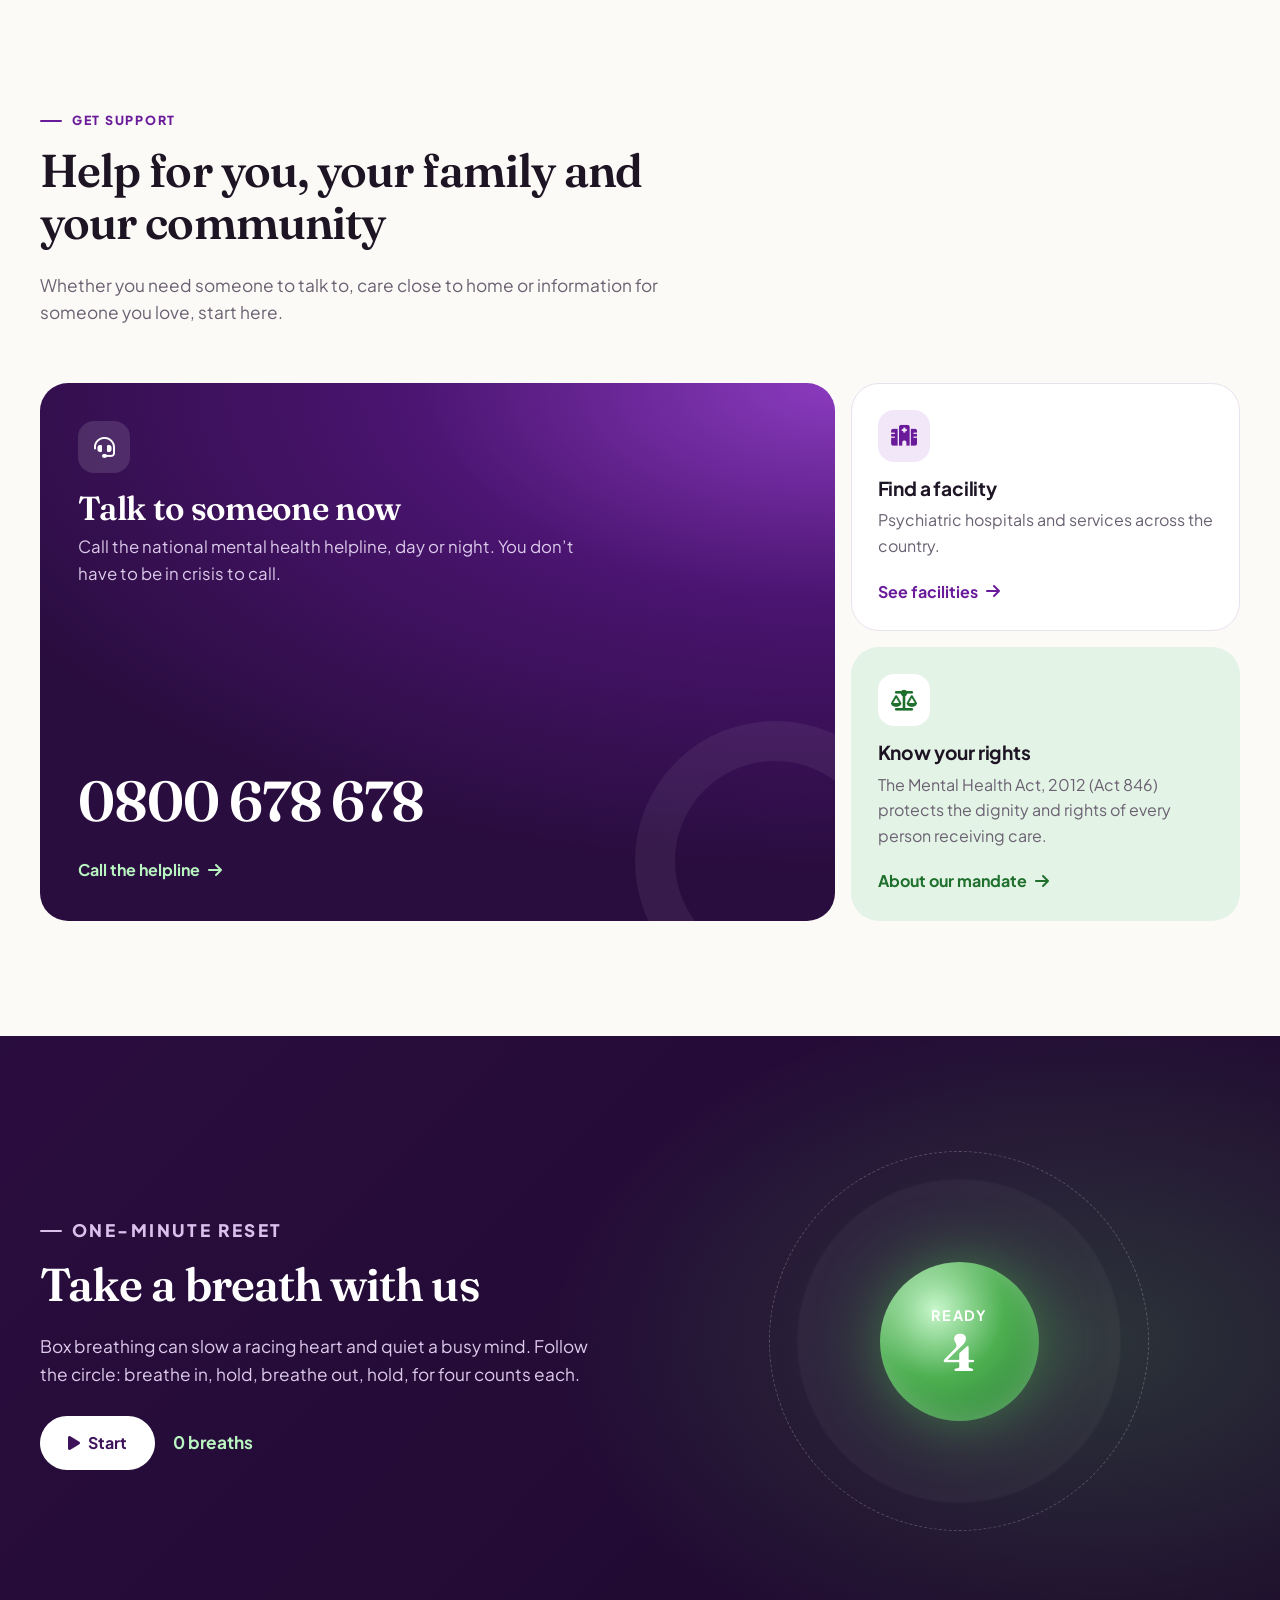
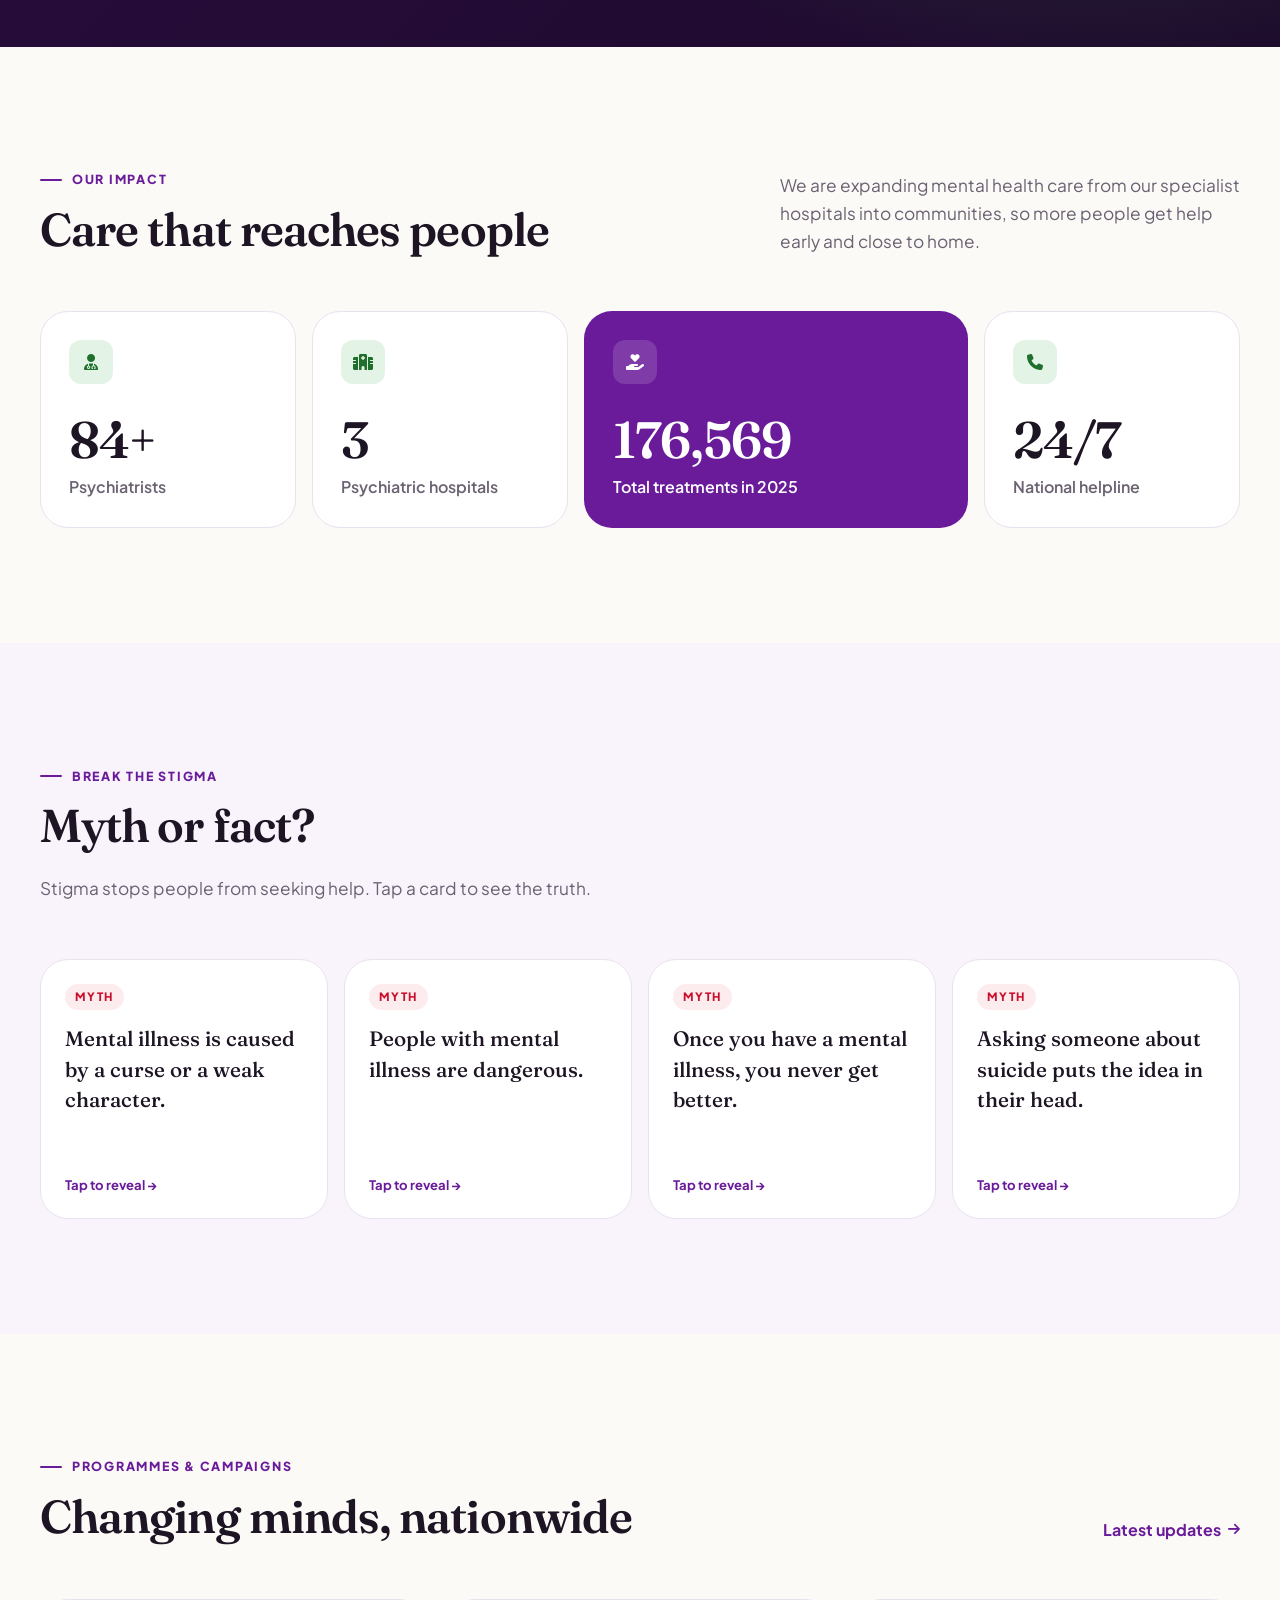
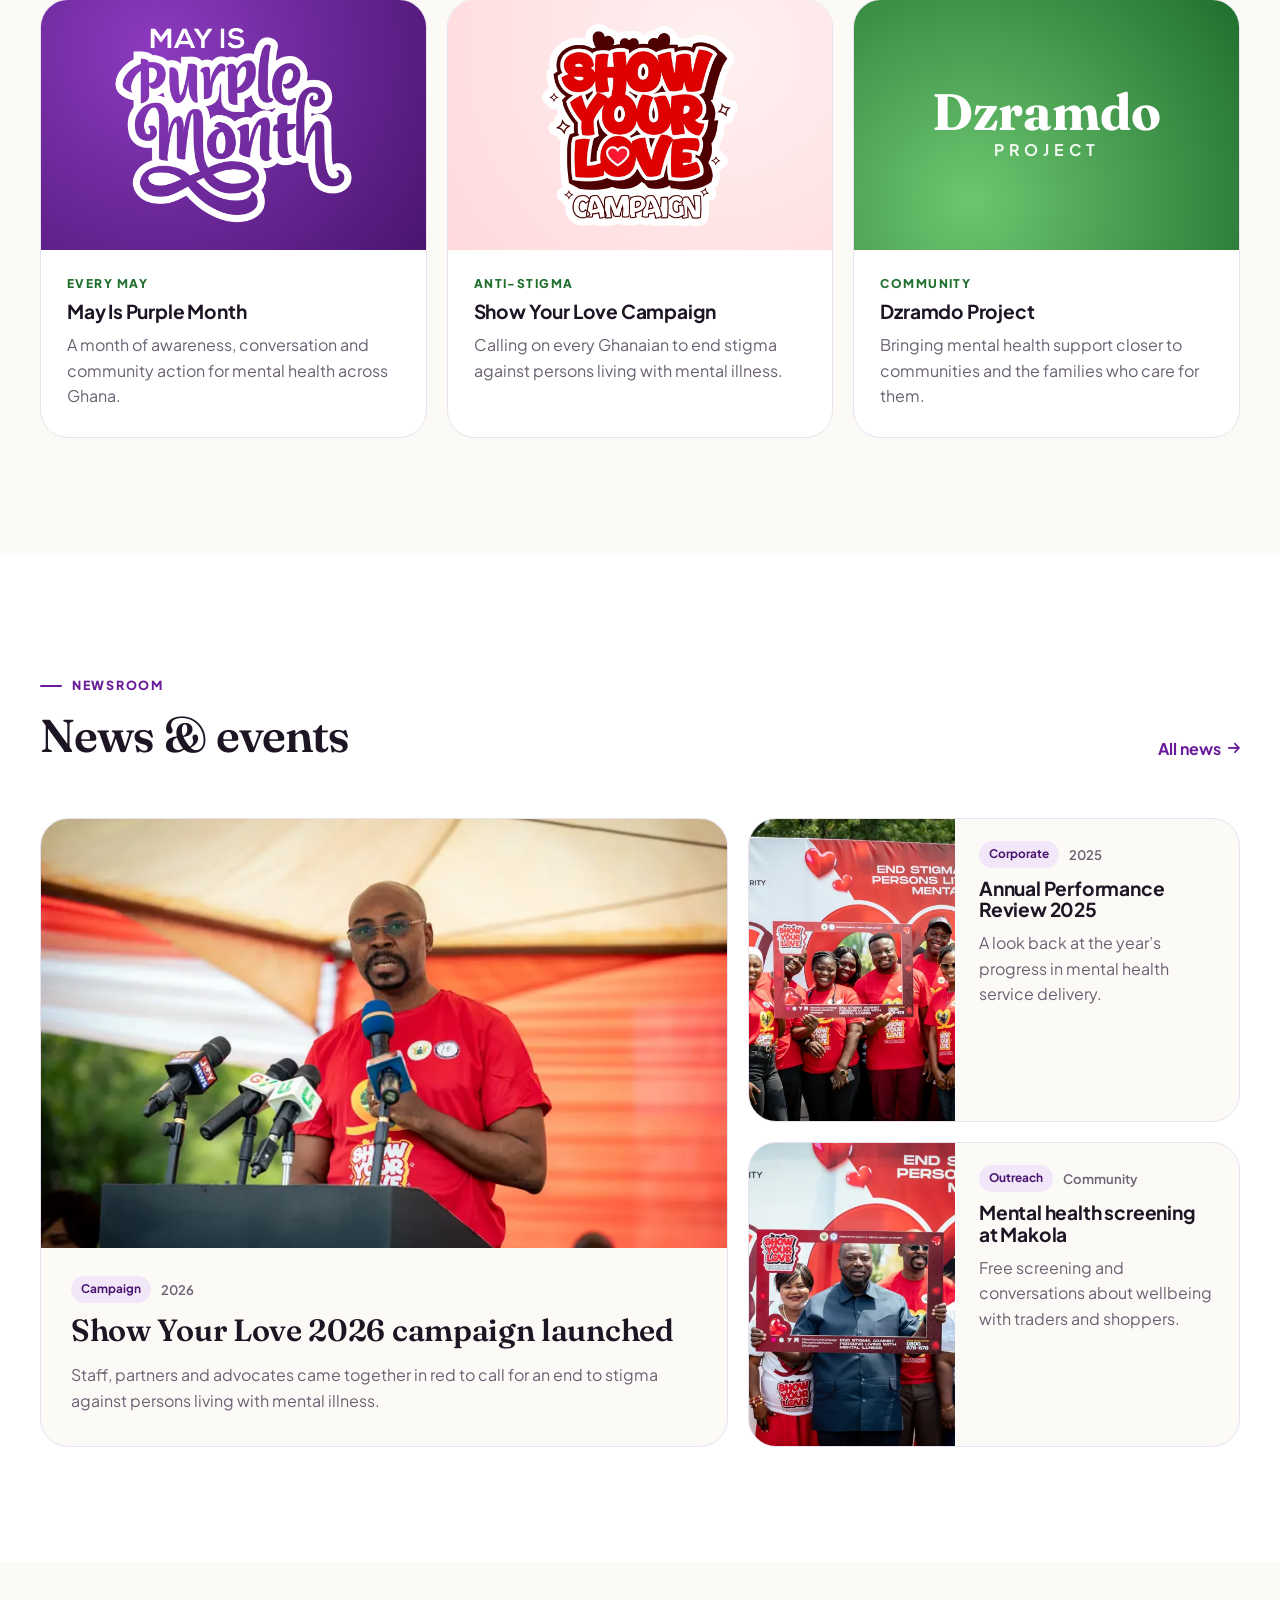
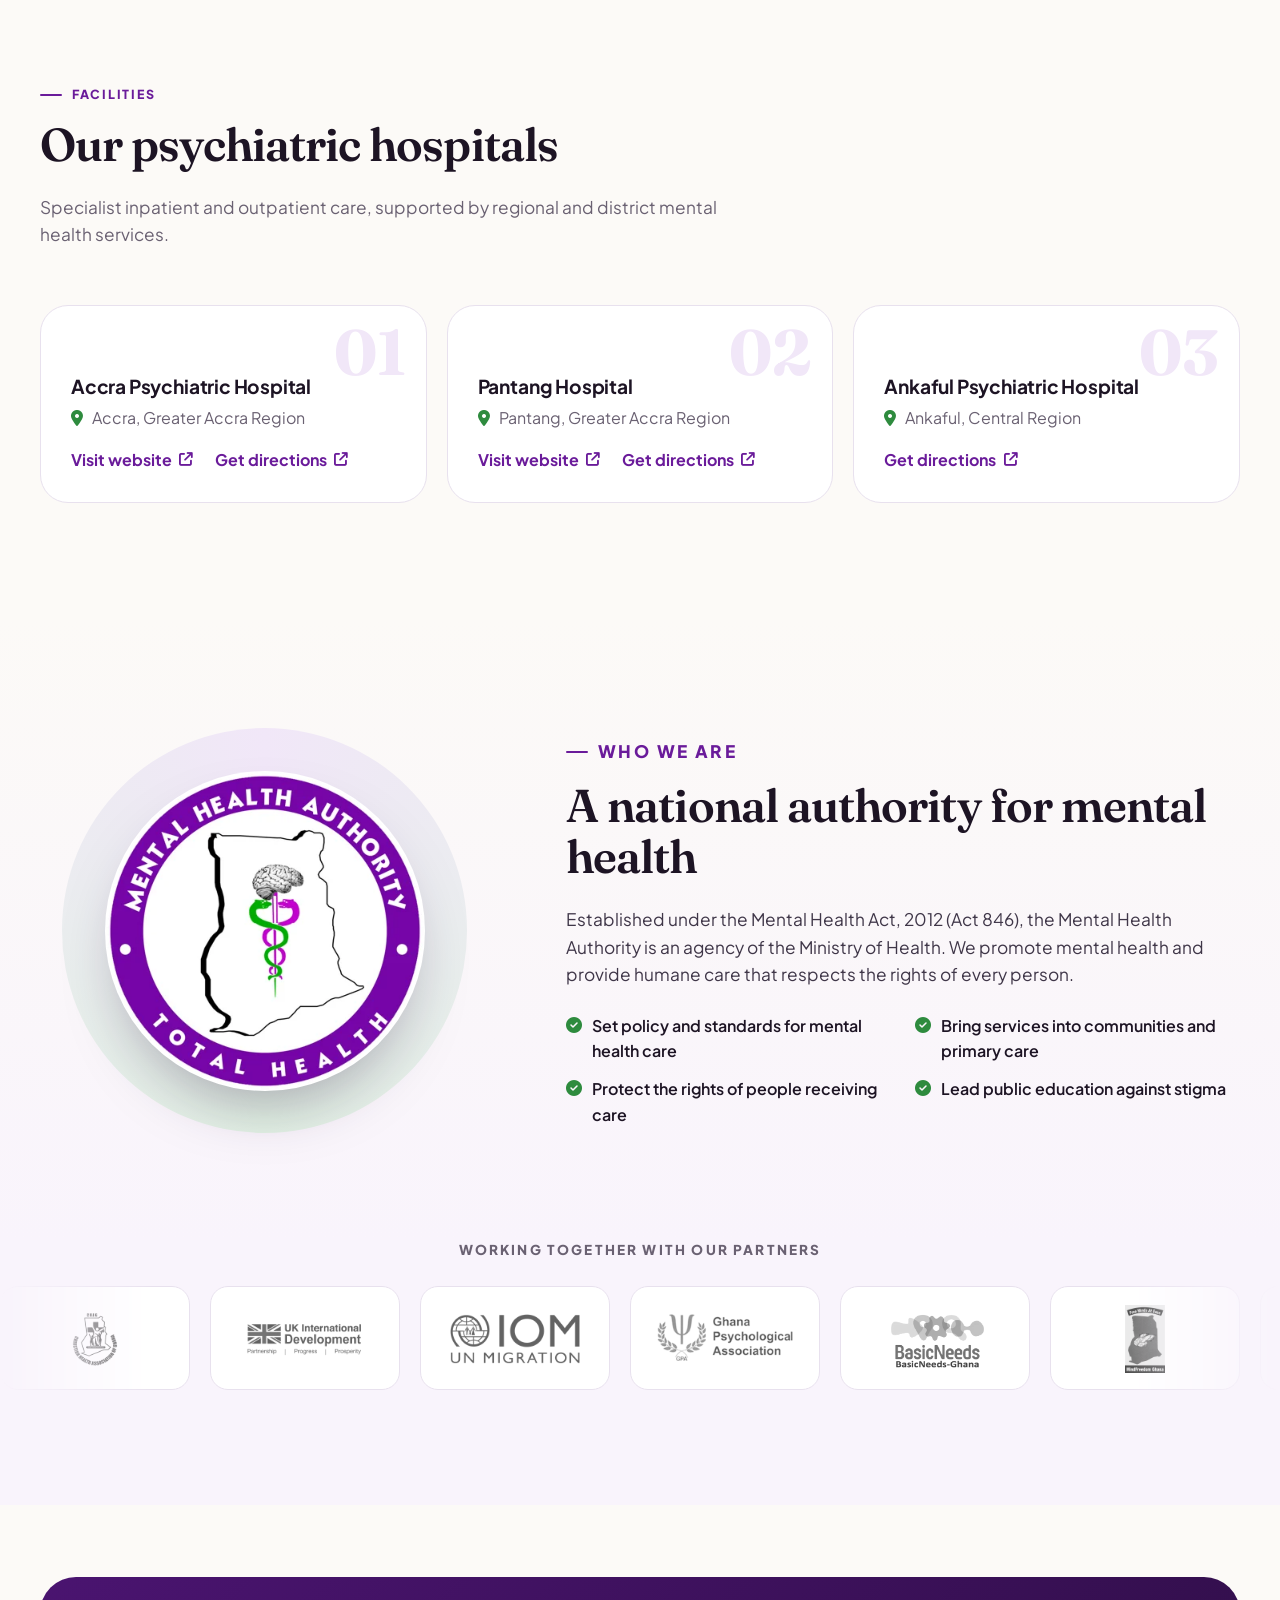
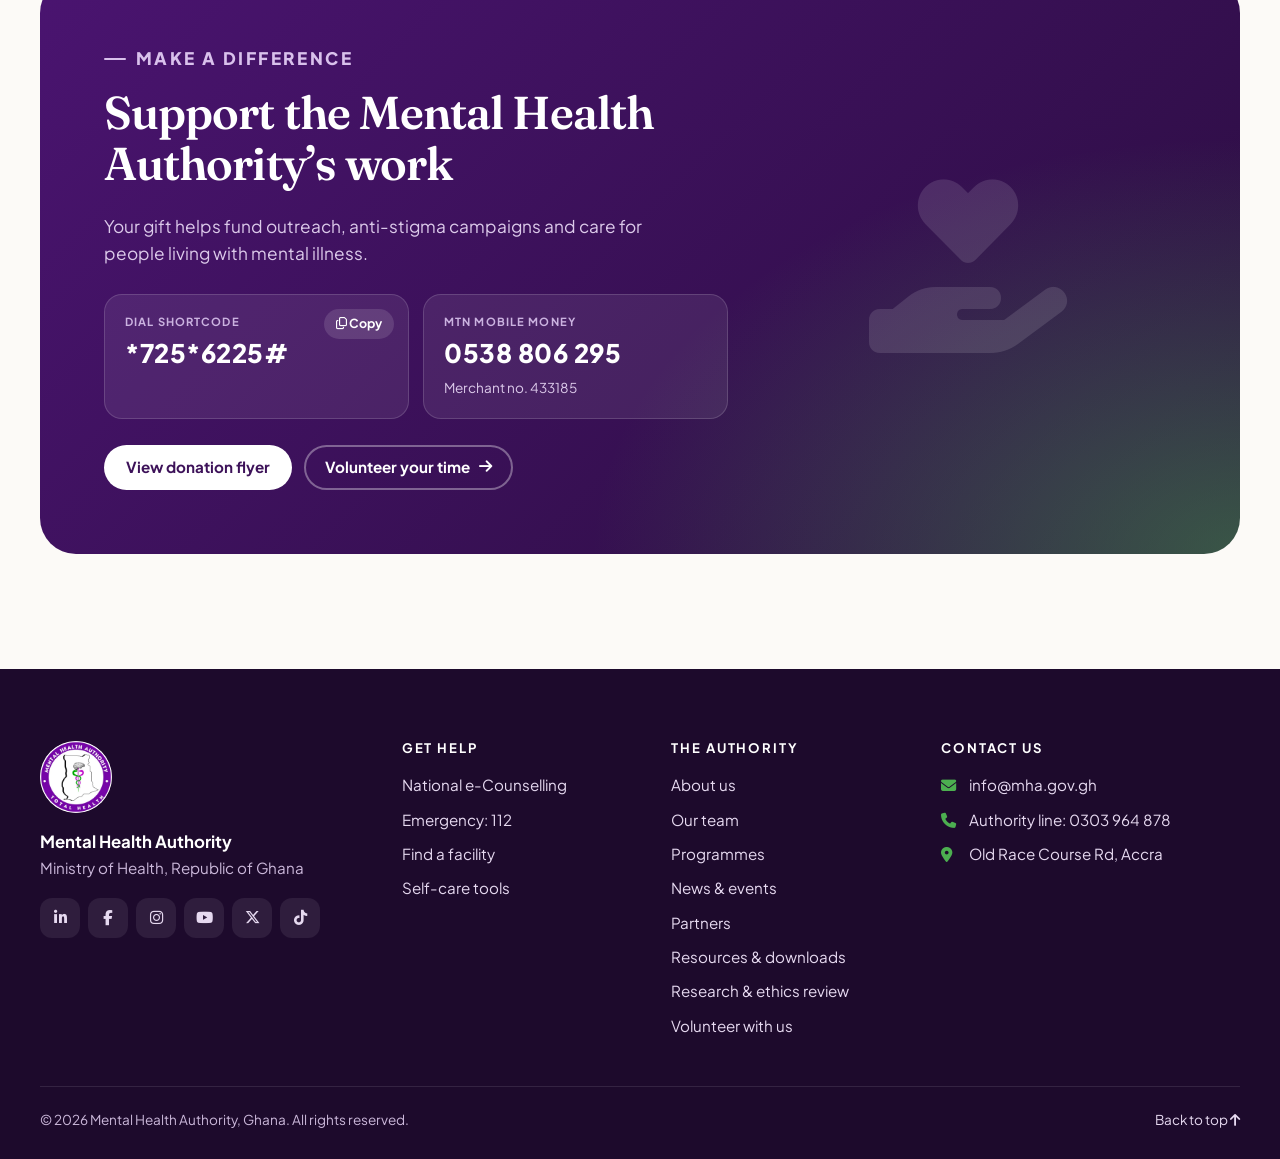
==== commit 31778da4: "Add private web chat to the helpline (Chatwoot, ready to connect) - "Chat with us" button on every p" ====
--- a/index.html
+++ b/index.html
@@ -22,7 +22,7 @@
   <link rel="stylesheet" href="https://cdnjs.cloudflare.com/ajax/libs/font-awesome/6.5.1/css/all.min.css"
     integrity="sha512-DTOQO9RWCH3ppGqcWaEA1BIZOC6xxalwEsw9c2QQeAIftl+Vegovlnee1c9QX4TctnWMn13TZye+giMm8e2LwA=="
     crossorigin="anonymous" referrerpolicy="no-referrer" />
-  <link rel="stylesheet" href="assets/css/site.css?v=2026-10-08" />
+  <link rel="stylesheet" href="assets/css/site.css?v=2026-10-08b" />
 </head>
 <body>
   <a class="skip-link" href="#main">Skip to main content</a>
@@ -540,9 +540,10 @@
   </footer>
 
   <!-- Mobile sticky help bar -->
-  <a class="mobile-help" href="tel:0800678678">
-    <i class="fa-solid fa-phone-volume" aria-hidden="true"></i> Call 24/7 helpline · 0800 678 678
-  </a>
+  <div class="mobile-help">
+    <a class="mh-call" href="tel:0800678678"><i class="fa-solid fa-phone-volume" aria-hidden="true"></i> Call 0800 678 678</a>
+    <button type="button" class="mh-chat" data-open-chat aria-haspopup="dialog" aria-controls="chatPanel"><i class="fa-solid fa-comment-dots" aria-hidden="true"></i> Chat</button>
+  </div>
 
   <!-- Donation flyer dialog -->
   <dialog class="modal" id="donateDialog" aria-label="Donation flyer">
@@ -550,6 +551,6 @@
     <img src="assets/img/donate-flyer.webp" alt="Make a difference by supporting the Mental Health Authority. Donate via shortcode *725*6225# or MTN Mobile Money 0538806295, merchant number 433185." loading="lazy" />
   </dialog>
 
-  <script src="assets/js/site.js?v=2026-10-08" defer></script>
+  <script src="assets/js/site.js?v=2026-10-08b" defer></script>
 </body>
 </html>
--- a/assets/css/site.css
+++ b/assets/css/site.css
@@ -538,13 +538,67 @@
 
 /* ---------- Mobile help bar ---------- */
 .mobile-help {
-  display: none; position: fixed; left: 12px; right: 12px; bottom: 12px; z-index: 60;
-  padding: 14px 18px; border-radius: 16px; background: var(--green-600); color: #fff;
-  font-weight: 800; text-decoration: none; text-align: center; box-shadow: 0 16px 30px -12px rgba(0,0,0,.45);
+  display: none; position: fixed; left: 12px; right: 12px; bottom: 12px; z-index: 60; gap: 8px;
+  filter: drop-shadow(0 12px 18px rgba(0,0,0,.28));
   transform: translateY(140%); transition: transform .4s var(--ease);
 }
 .mobile-help.is-visible { transform: none; }
 .mobile-help i { margin-right: 8px; }
+
+/* ---------- Web chat ---------- */
+.chat-launcher {
+  position: fixed; right: 24px; bottom: 24px; z-index: 65;
+  display: inline-flex; align-items: center; gap: 10px; padding: 14px 22px; border: 0; border-radius: 999px;
+  background: linear-gradient(120deg, var(--purple-600), var(--purple-800)); color: #fff; font-weight: 800; font-size: .98rem;
+  box-shadow: 0 16px 34px -12px rgba(74, 20, 112, .75); transition: transform .25s var(--ease);
+}
+.chat-launcher:hover { transform: translateY(-2px); }
+.chat-launcher i { font-size: 1.15rem; }
+.chat-panel {
+  position: fixed; right: 24px; bottom: 90px; z-index: 70; width: min(380px, calc(100vw - 32px));
+  border-radius: 24px; background: var(--surface); box-shadow: var(--shadow-lg); border: 1px solid var(--line); overflow: hidden;
+  animation: rise .3s var(--ease);
+}
+.chat-panel[hidden] { display: none; }
+.chat-head { display: flex; align-items: center; gap: 12px; padding: 16px 16px 16px 18px; background: linear-gradient(120deg, var(--purple-700), var(--purple-900)); color: #fff; }
+.chat-avatar { width: 42px; height: 42px; border-radius: 50%; display: grid; place-items: center; background: rgba(255,255,255,.15); flex: none; }
+.chat-title { margin: 0; font-weight: 800; }
+.chat-sub { margin: 0; font-size: .8rem; color: #d9c1ec; }
+.chat-x { margin-left: auto; width: 36px; height: 36px; border-radius: 50%; border: 0; background: rgba(255,255,255,.12); color: #fff; font-size: 1.4rem; line-height: 1; }
+.chat-body { padding: 18px; }
+.chat-points { list-style: none; margin: 0 0 14px; padding: 0; display: grid; gap: 10px; font-size: .9rem; }
+.chat-points li { display: flex; gap: 10px; align-items: flex-start; }
+.chat-points i { color: var(--purple-600); width: 18px; margin-top: 3px; flex: none; }
+.chat-danger { margin: 0 0 16px; padding: 10px 12px; border-radius: 12px; background: #fff5f6; border: 1px solid #f3c3ca; font-size: .86rem; }
+.chat-danger i { color: var(--red); margin-right: 6px; }
+.chat-danger a { font-weight: 800; color: var(--red); }
+.chat-start { width: 100%; }
+.chat-soon { margin: 0 0 12px; }
+.chat-alt { display: flex; gap: 8px; }
+.chat-alt .btn { flex: 1; padding: .75em .8em; }
+.chat-error { margin: 0 0 12px; padding: 10px 12px; border-radius: 12px; background: #fff8e8; border: 1px solid #f6dca0; font-size: .86rem; }
+.chat-controls { position: fixed; left: 50%; top: 12px; transform: translateX(-50%); z-index: 2147483001; display: flex; gap: 8px; padding: 6px; border-radius: 999px; background: rgba(29, 10, 44, .92); box-shadow: var(--shadow); }
+.chat-controls[hidden] { display: none; }
+.chat-ctrl { display: inline-flex; align-items: center; gap: 8px; padding: 8px 14px; border: 0; border-radius: 999px; background: rgba(255,255,255,.12); color: #fff; font-weight: 700; font-size: .85rem; white-space: nowrap; }
+.chat-ctrl:hover { background: rgba(255,255,255,.22); }
+.chat-ctrl-exit { background: var(--red); }
+.chat-ctrl-exit:hover { background: #a00d24; }
+
+/* Mobile help bar: Call + Chat side by side */
+.mobile-help .mh-call, .mobile-help .mh-chat {
+  display: inline-flex; align-items: center; justify-content: center; gap: 8px; padding: 14px 12px; border-radius: 16px;
+  font-weight: 800; text-decoration: none; border: 0; color: #fff; font-size: .95rem;
+}
+.mobile-help .mh-call { flex: 1.3; background: var(--green-600); }
+.mobile-help .mh-chat { flex: 1; background: var(--purple-700); }
+.mobile-help i { margin-right: 0; }
+
+@media (max-width: 640px) {
+  .chat-launcher { display: none; }
+  .chat-panel { left: 12px; right: 12px; bottom: 84px; width: auto; }
+  .chat-controls { top: auto; bottom: 12px; }
+}
+@media print { .chat-launcher, .chat-panel, .chat-controls { display: none !important; } }
 
 /* ---------- Dialog ---------- */
 .modal { border: 0; padding: 0; border-radius: 24px; max-width: min(480px, 92vw); max-height: 90vh; overflow: auto; box-shadow: var(--shadow-lg); background: #fff; }
@@ -769,7 +823,8 @@
 .channel-wa h3 { color: #fff; }
 .channel-wa p { color: #cdeedc; }
 .channel-wa .channel-icon { background: rgba(255,255,255,.15); color: #fff; font-size: 1.7rem; }
-.channel-grid { grid-template-columns: 1fr 1fr; }
+.channel-grid { grid-template-columns: repeat(3, 1fr); }
+.channel-chat .channel-icon { background: var(--purple-600); color: #fff; }
 .steps.steps-5 { grid-template-columns: repeat(5, 1fr); gap: 16px; }
 .steps-5 .step:not(:last-child)::after { right: -17px; width: 18px; }
 .steps-note { display: flex; gap: 12px; align-items: flex-start; margin: 24px 0 0; padding: 18px 22px; border-radius: var(--radius); background: var(--purple-50); color: var(--body); }
@@ -1164,7 +1219,7 @@
   .float-card { padding: 8px 12px 8px 8px; }
   .float-card strong { font-size: .95rem; }
   .float-icon { width: 36px; height: 36px; }
-  .mobile-help { display: block; }
+  .mobile-help { display: flex; }
   .site-footer { padding-bottom: 80px; }
   .breathe-controls { flex-wrap: wrap; }
 }
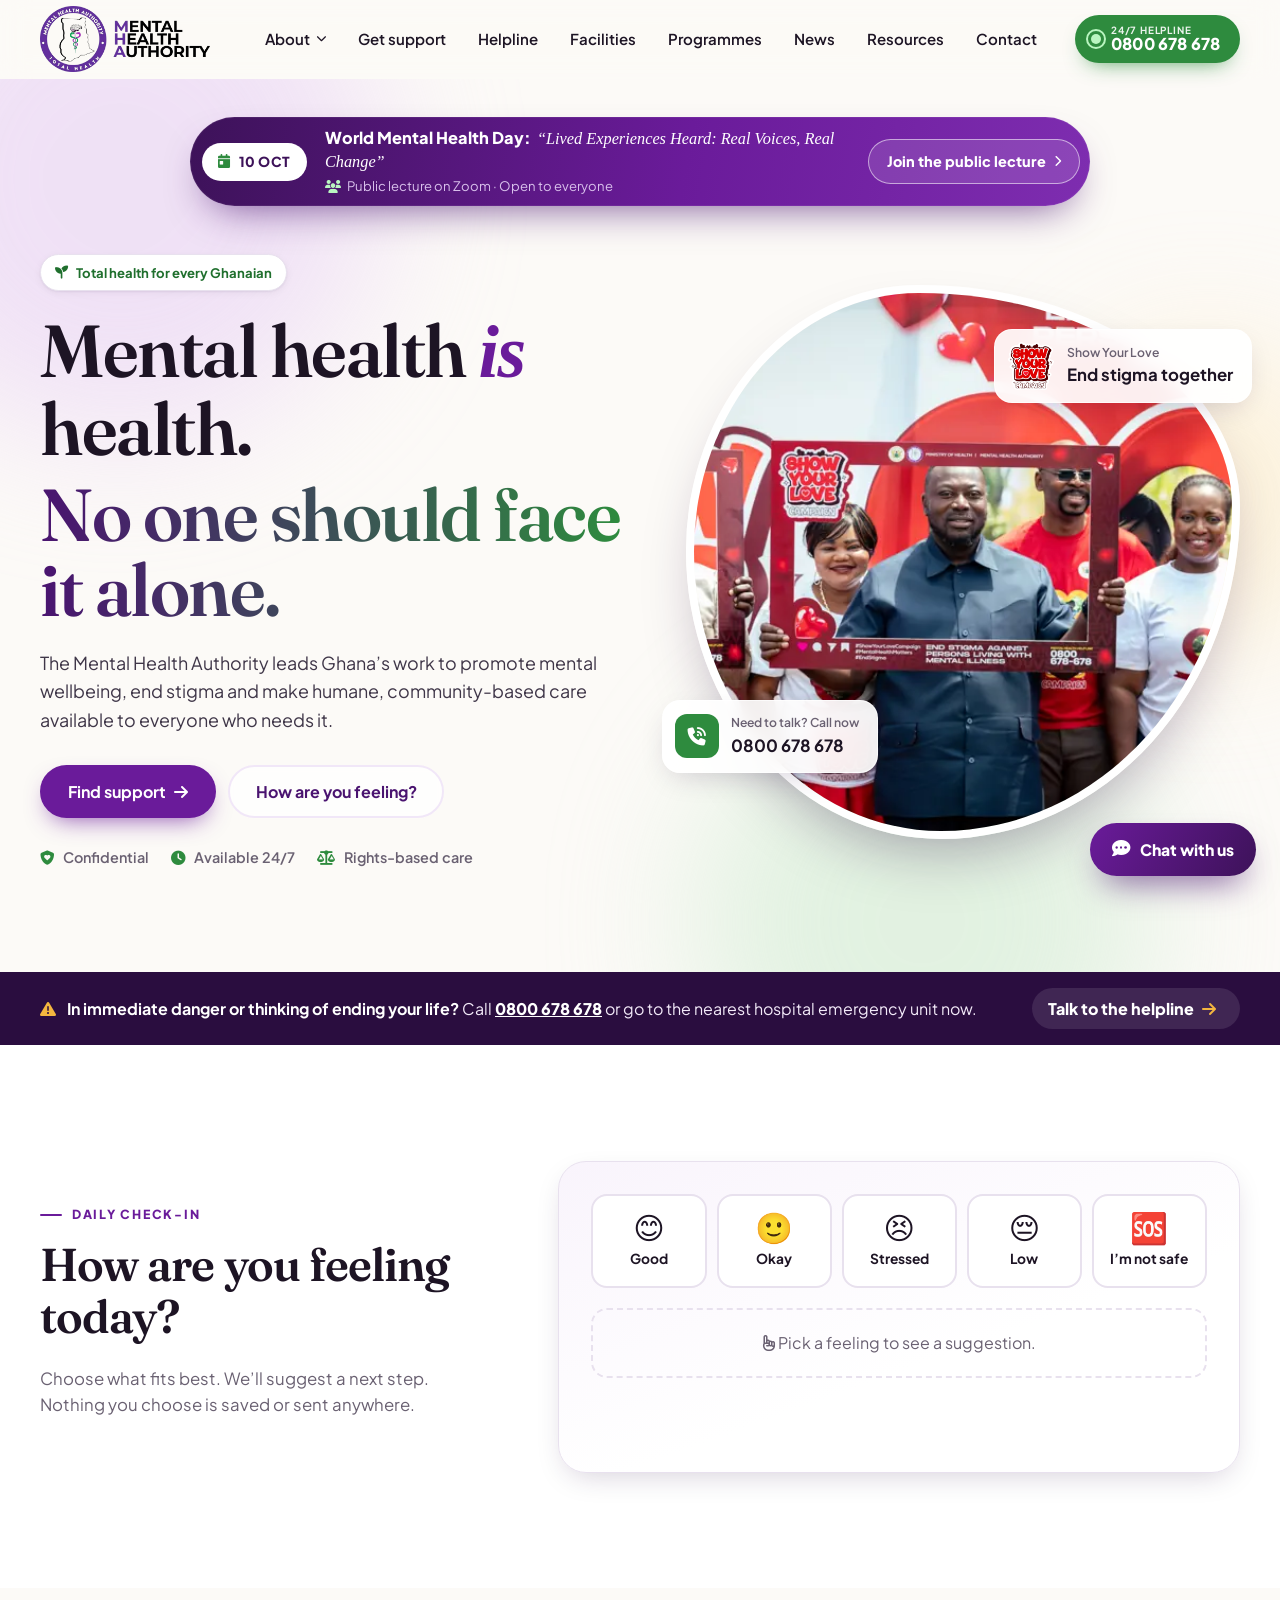
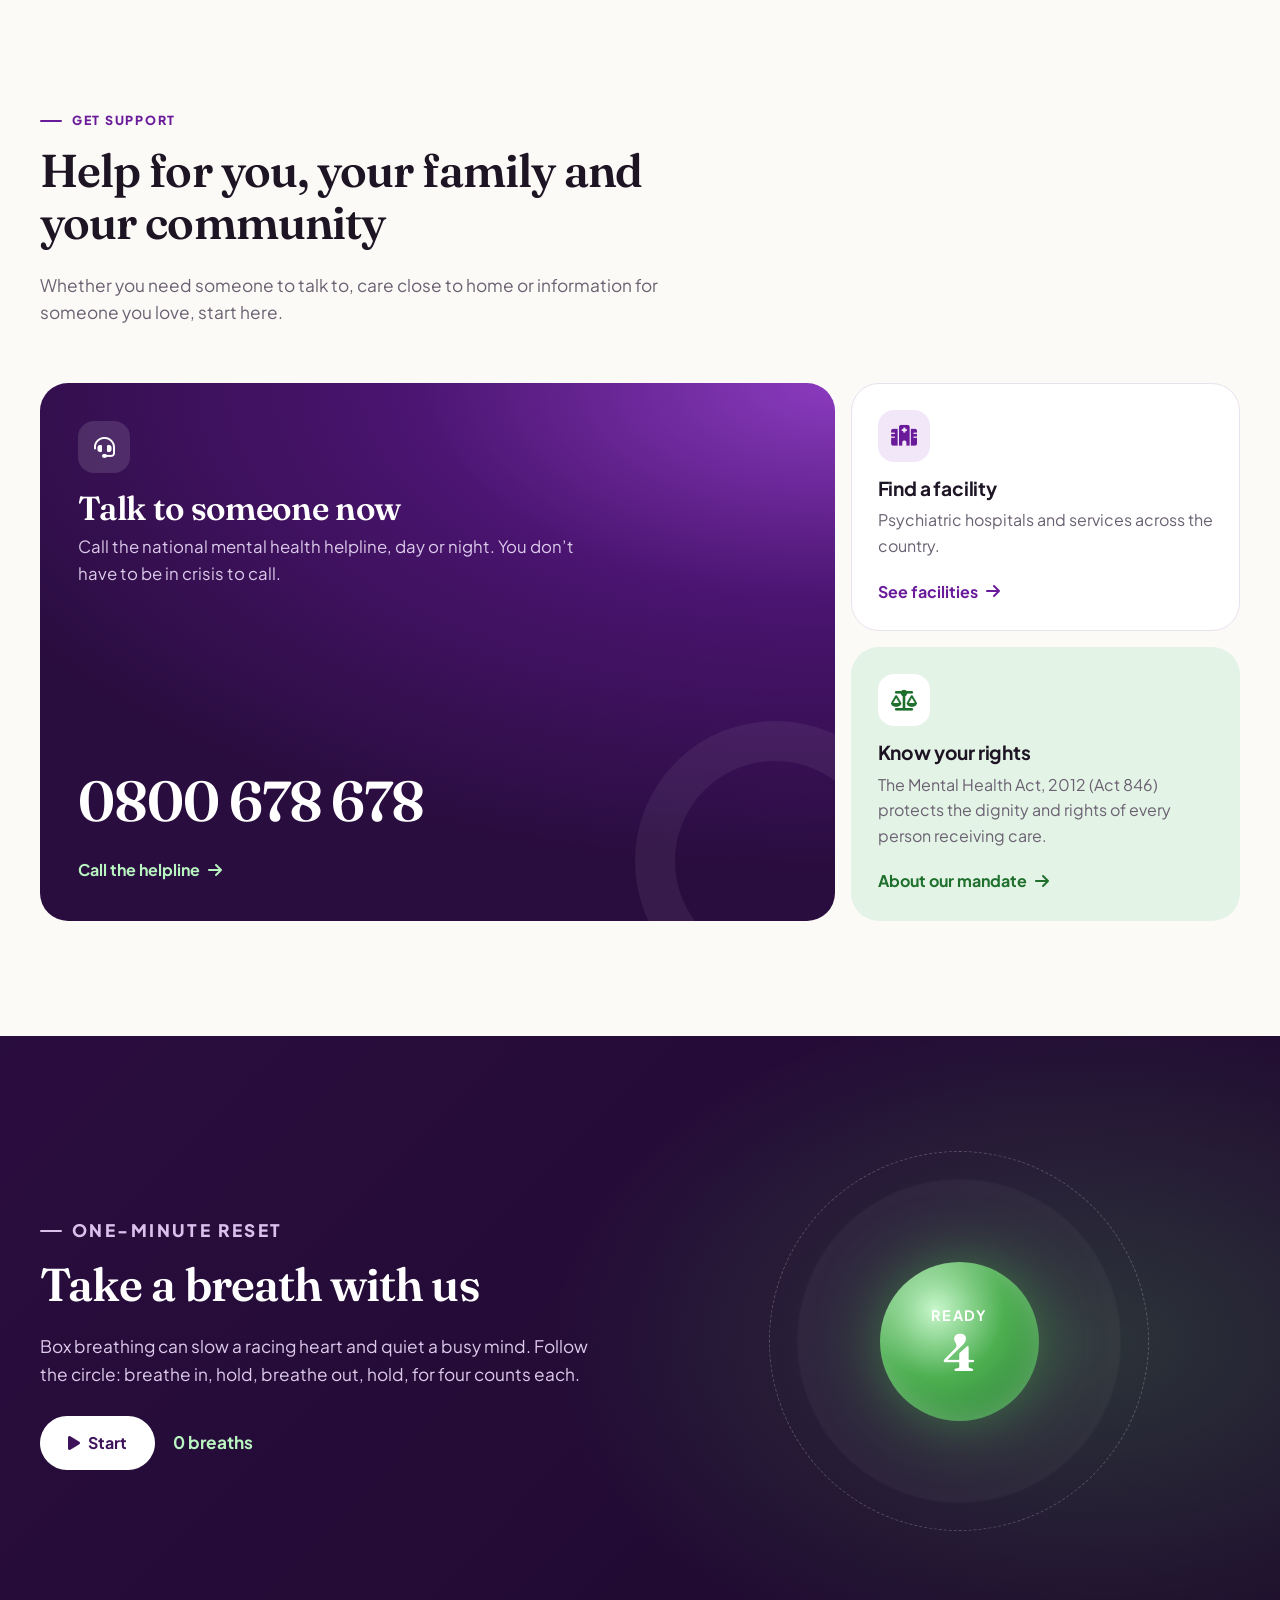
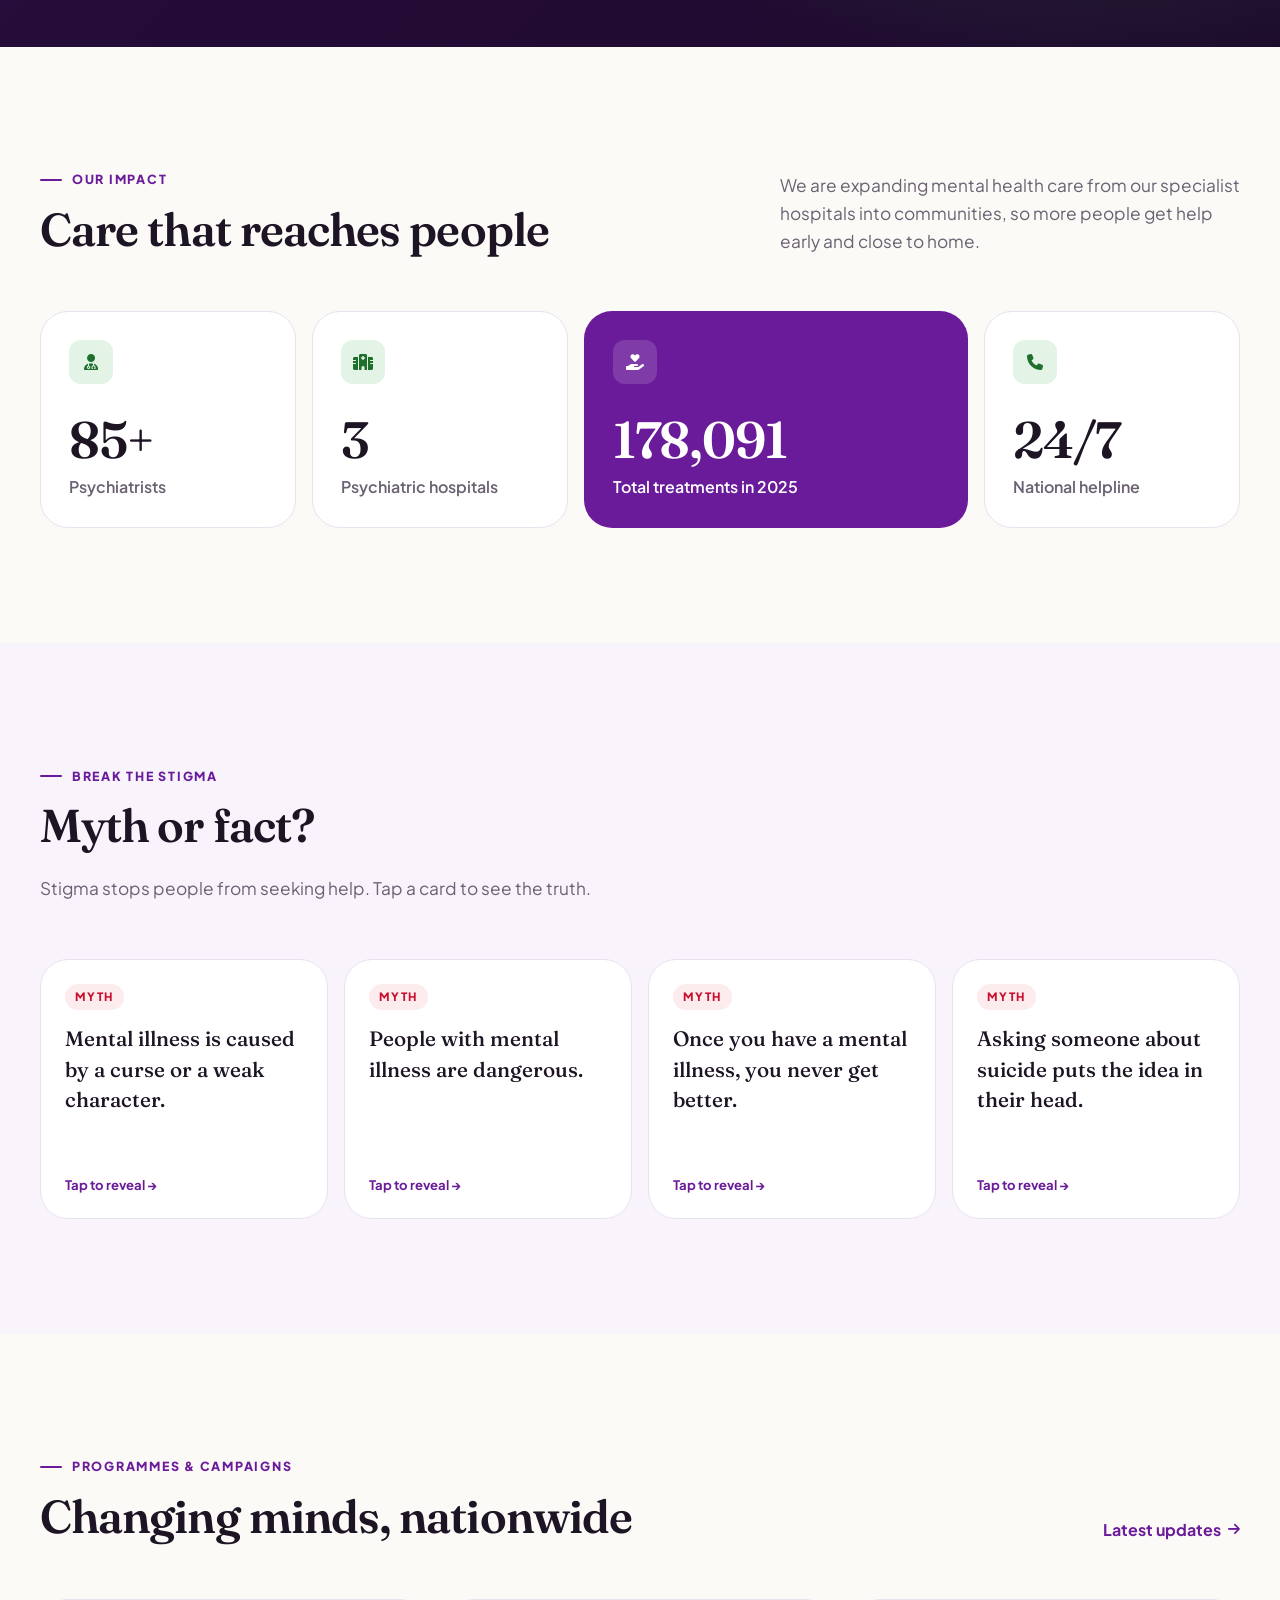
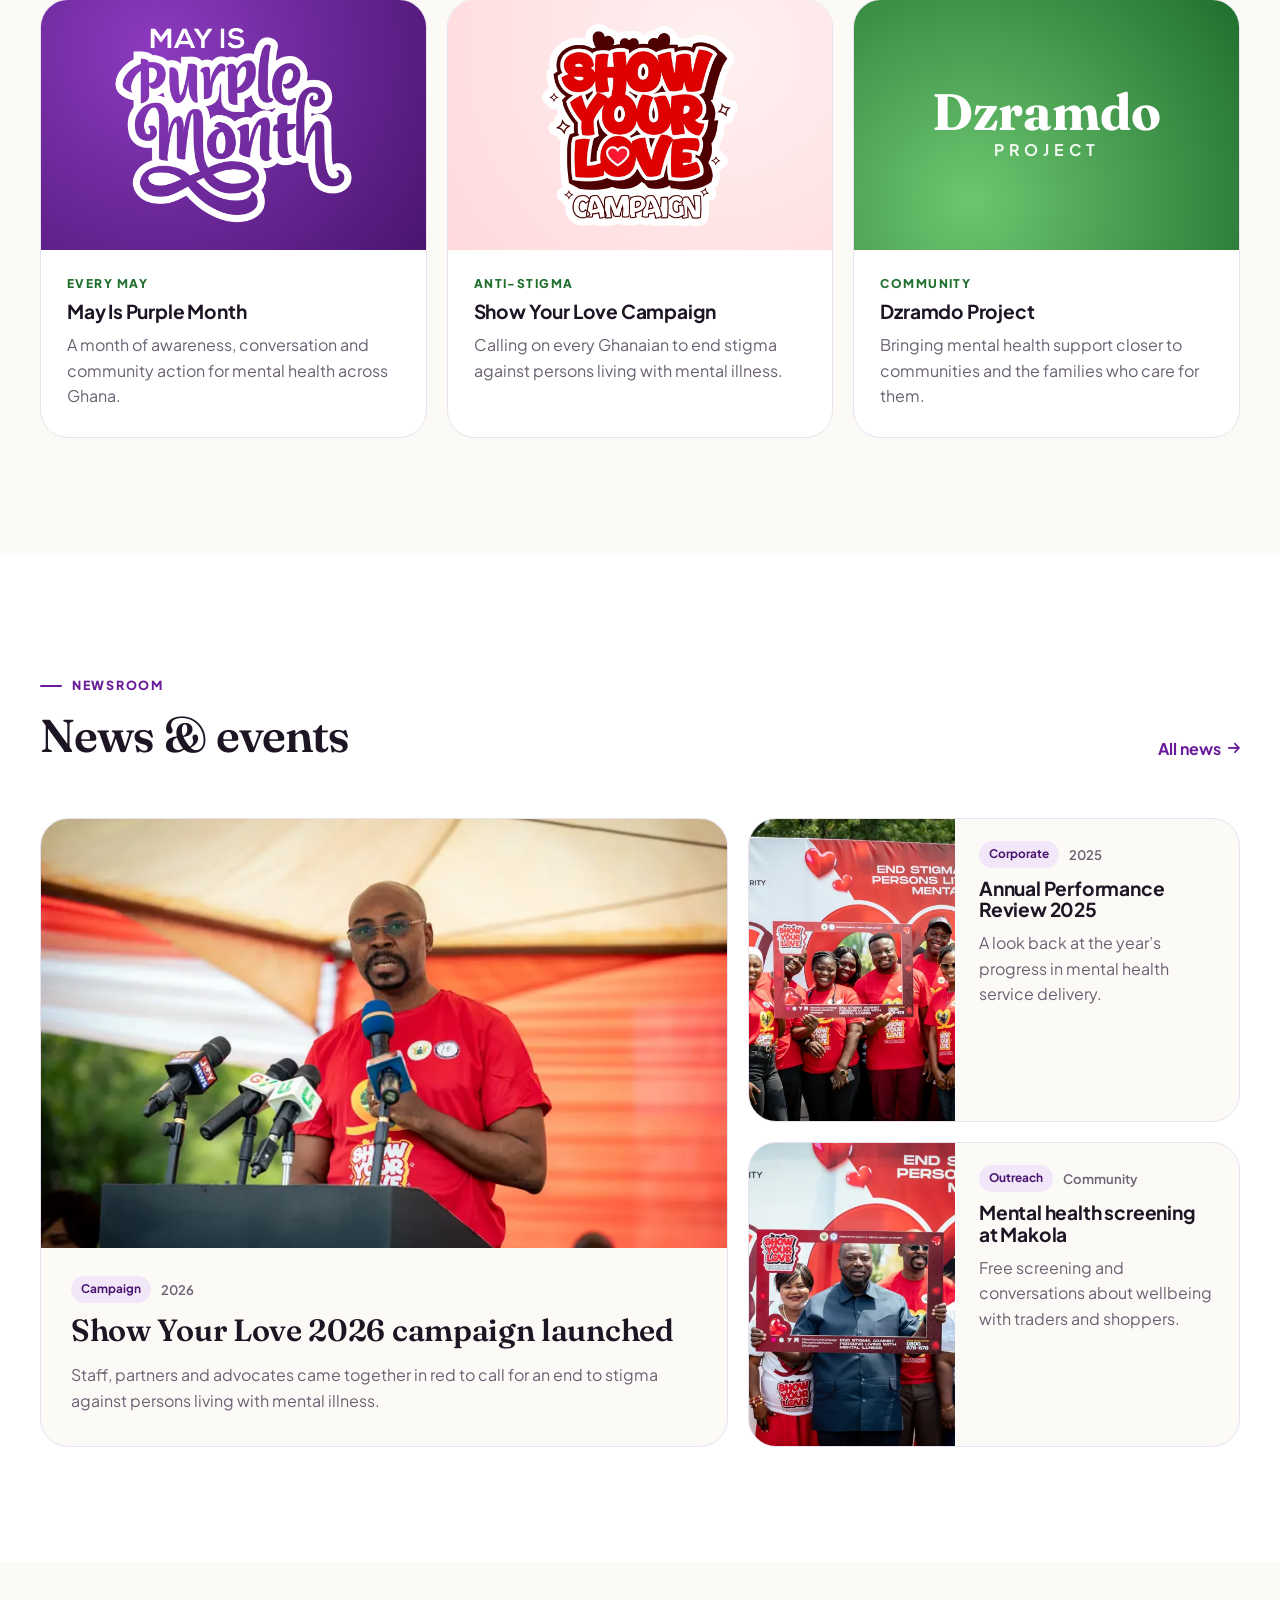
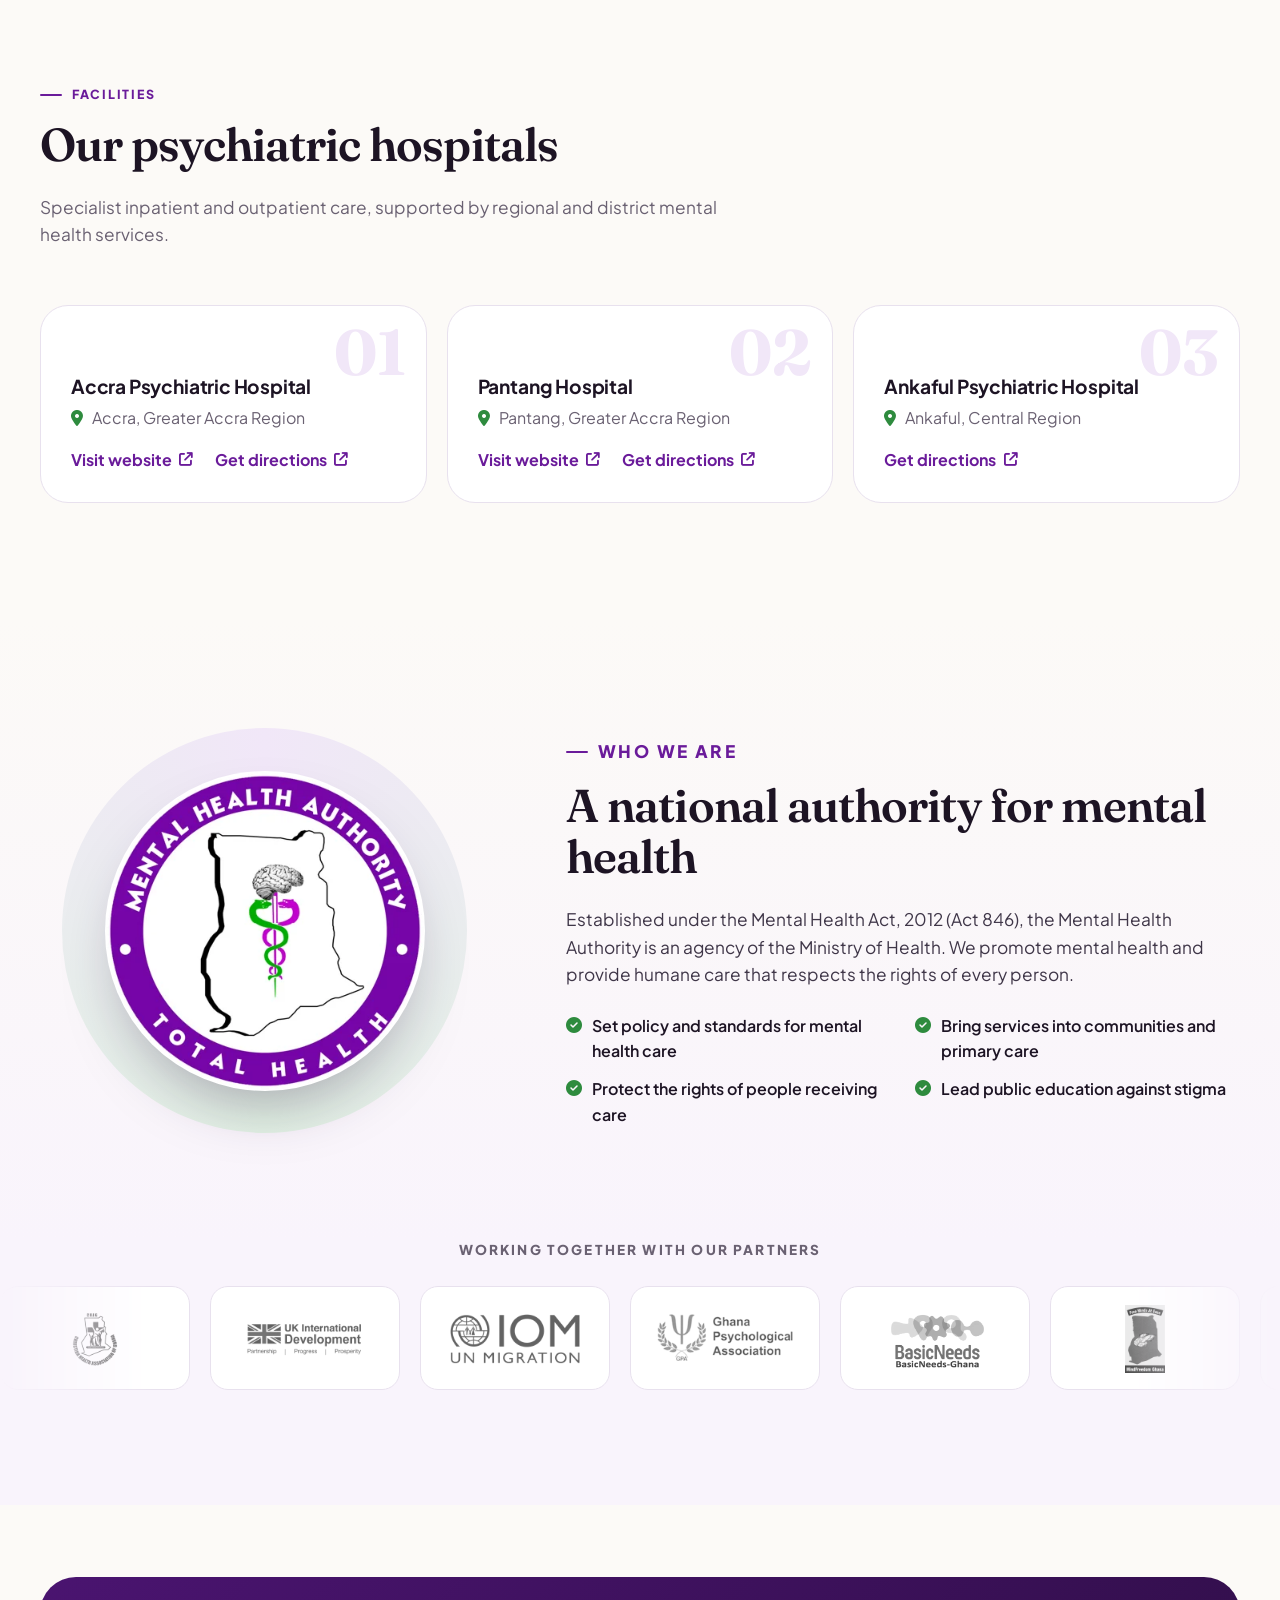
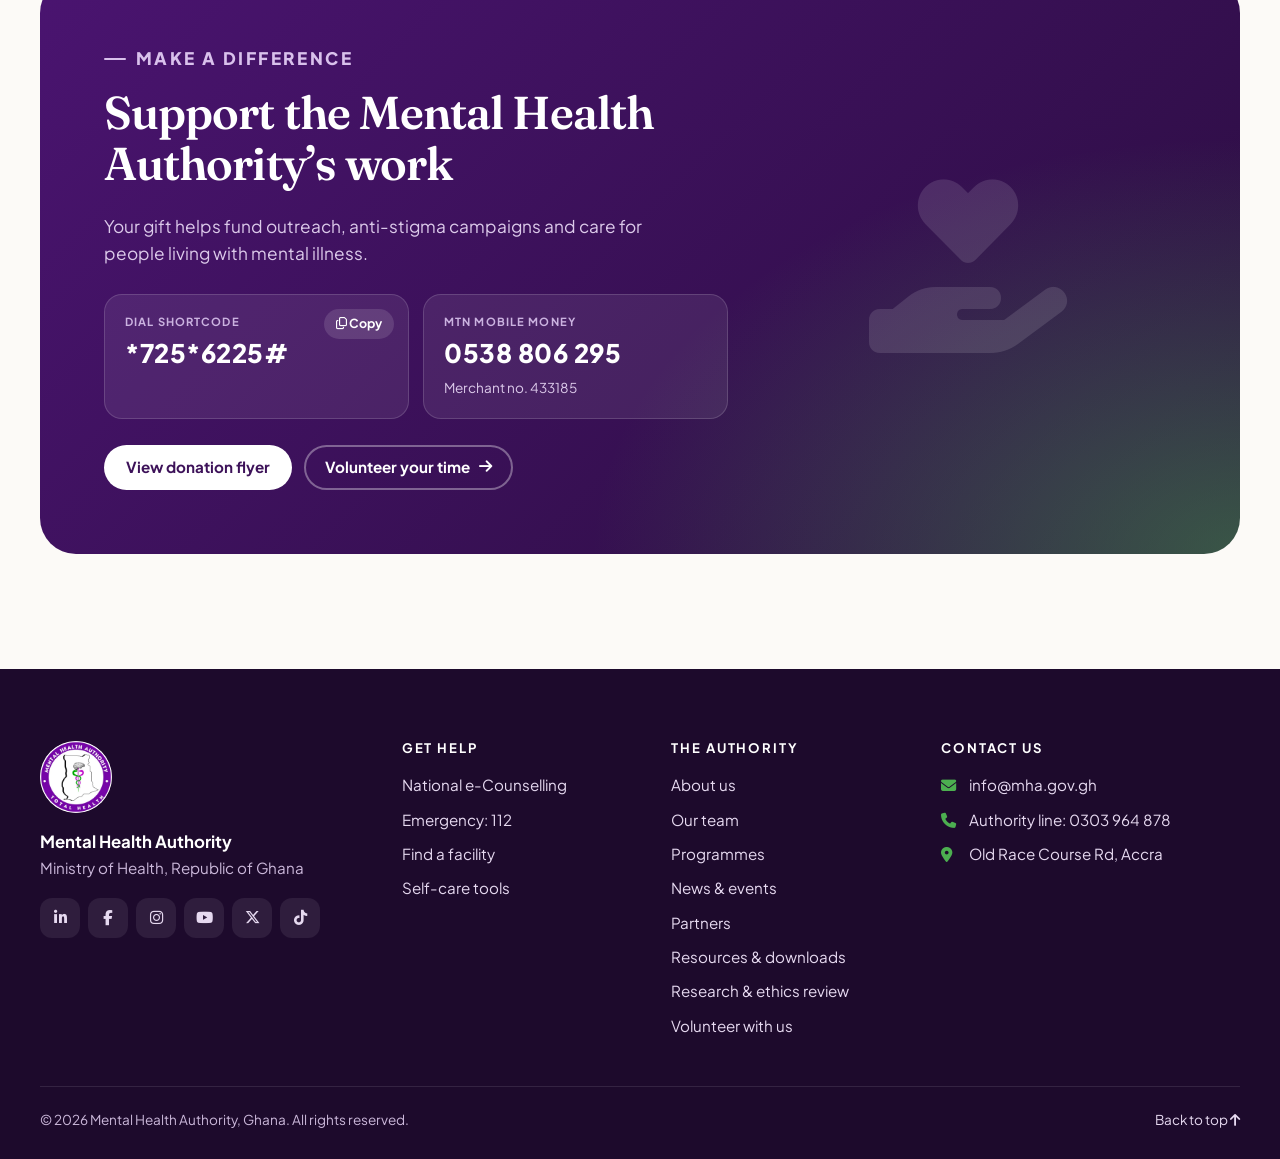
==== commit b16c15a6: "Web chat: localhost-only test inbox and a connection timeout - Separate CHAT_LIVE (public site, empt" ====
--- a/index.html
+++ b/index.html
@@ -22,7 +22,7 @@
   <link rel="stylesheet" href="https://cdnjs.cloudflare.com/ajax/libs/font-awesome/6.5.1/css/all.min.css"
     integrity="sha512-DTOQO9RWCH3ppGqcWaEA1BIZOC6xxalwEsw9c2QQeAIftl+Vegovlnee1c9QX4TctnWMn13TZye+giMm8e2LwA=="
     crossorigin="anonymous" referrerpolicy="no-referrer" />
-  <link rel="stylesheet" href="assets/css/site.css?v=2026-10-08b" />
+  <link rel="stylesheet" href="assets/css/site.css?v=2026-10-08c" />
 </head>
 <body>
   <a class="skip-link" href="#main">Skip to main content</a>
@@ -551,6 +551,6 @@
     <img src="assets/img/donate-flyer.webp" alt="Make a difference by supporting the Mental Health Authority. Donate via shortcode *725*6225# or MTN Mobile Money 0538806295, merchant number 433185." loading="lazy" />
   </dialog>
 
-  <script src="assets/js/site.js?v=2026-10-08b" defer></script>
+  <script src="assets/js/site.js?v=2026-10-08c" defer></script>
 </body>
 </html>
